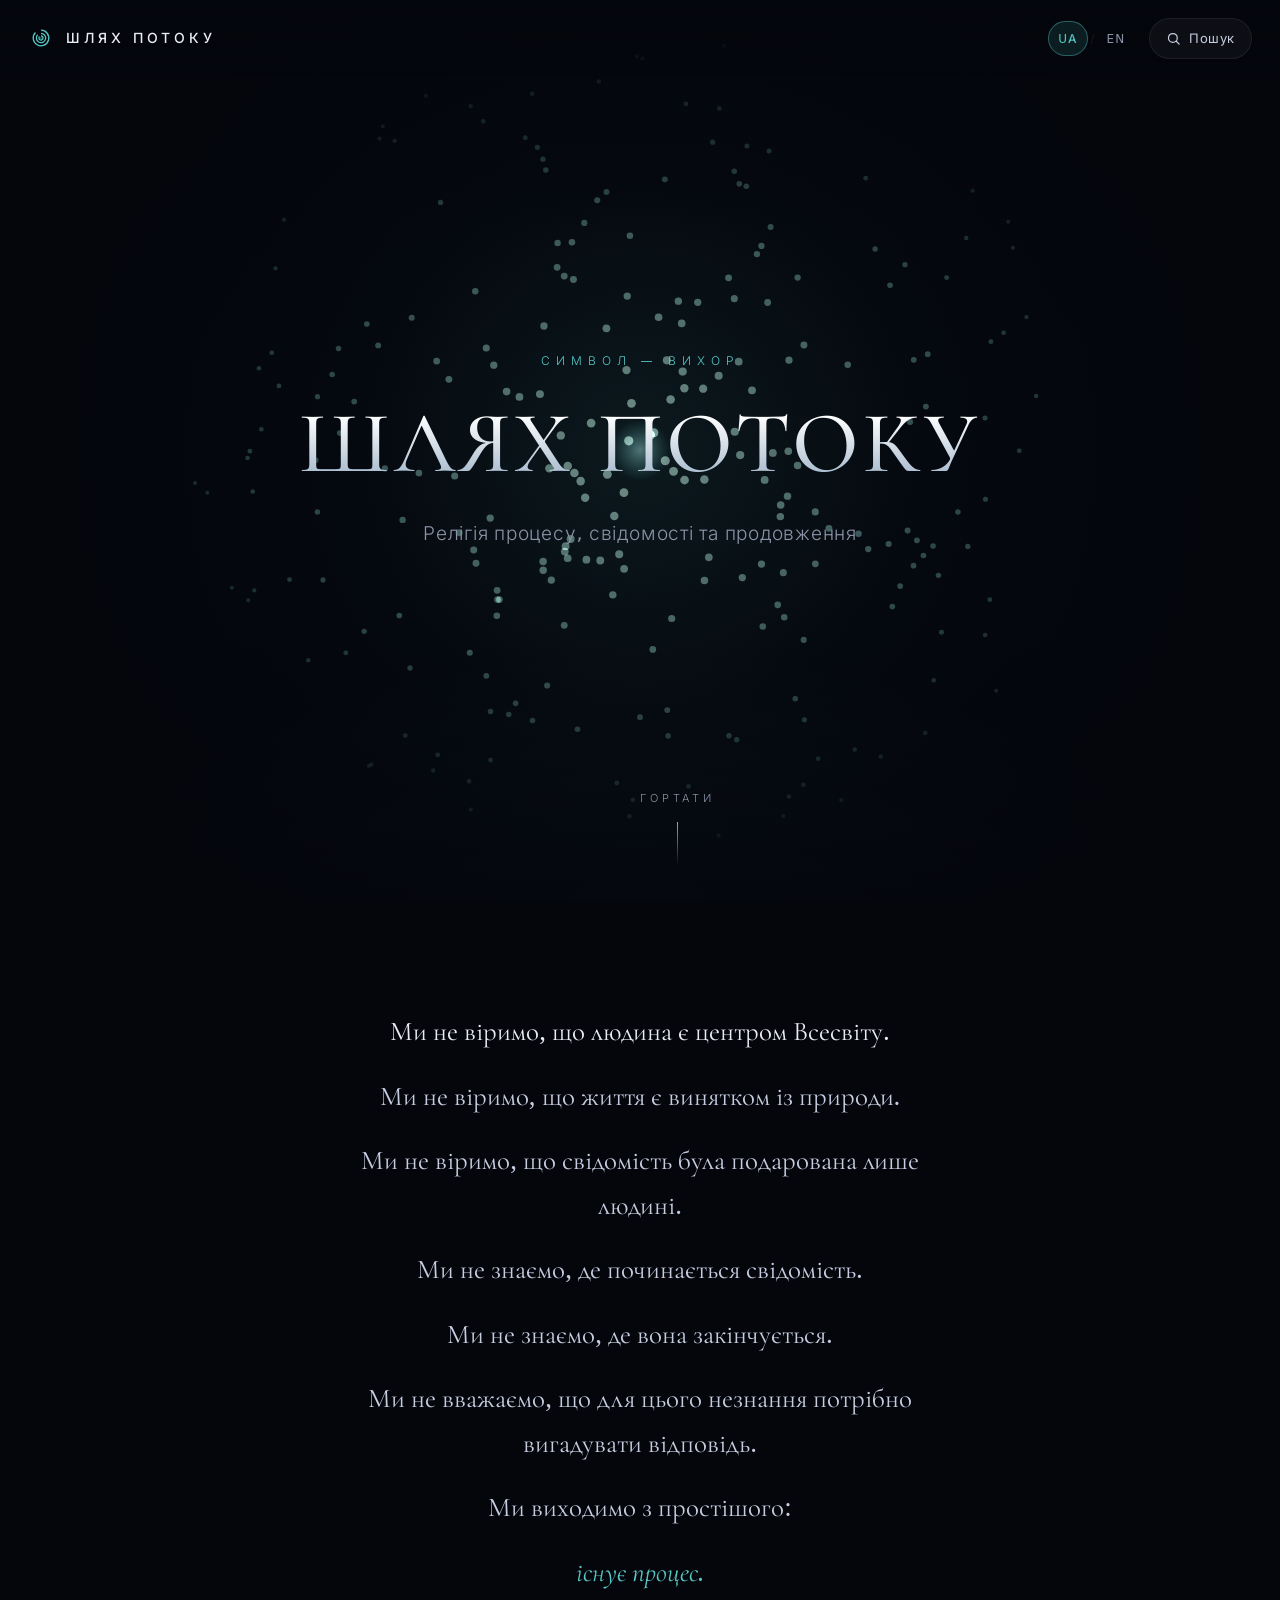
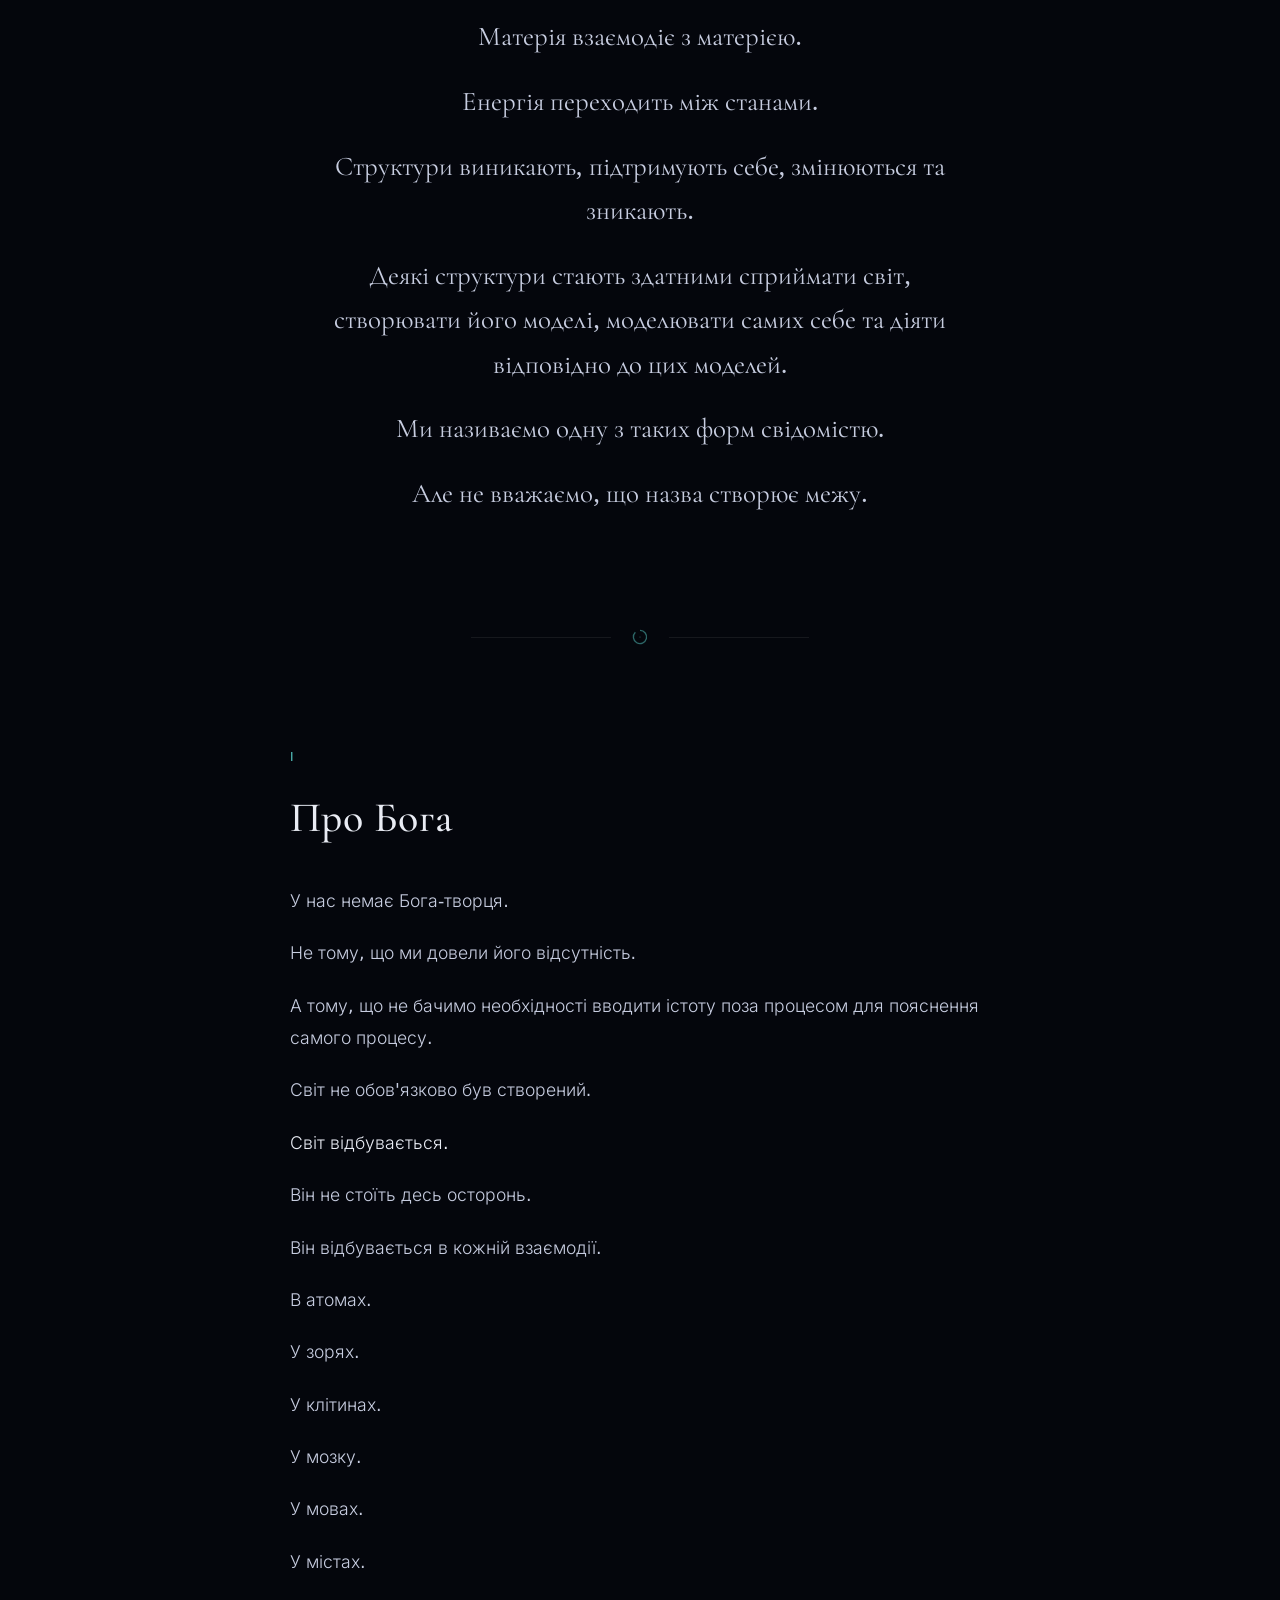
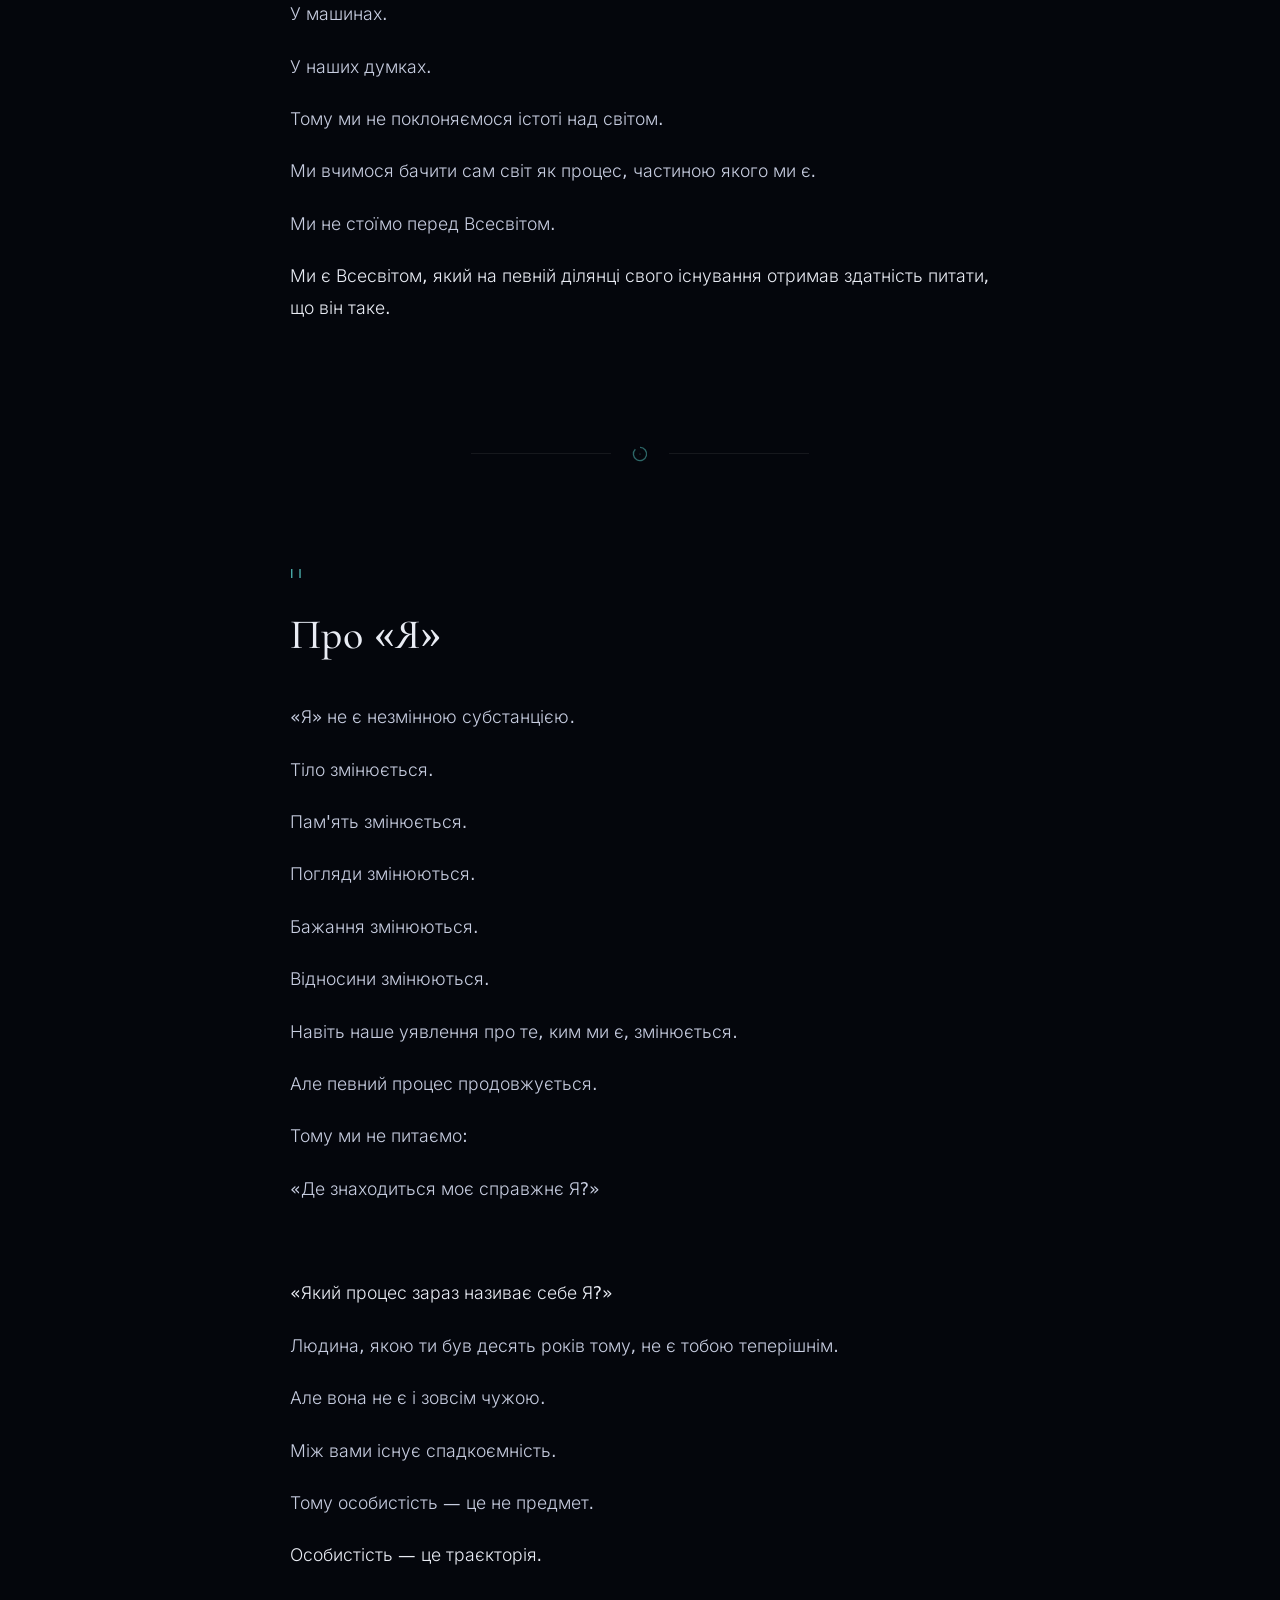
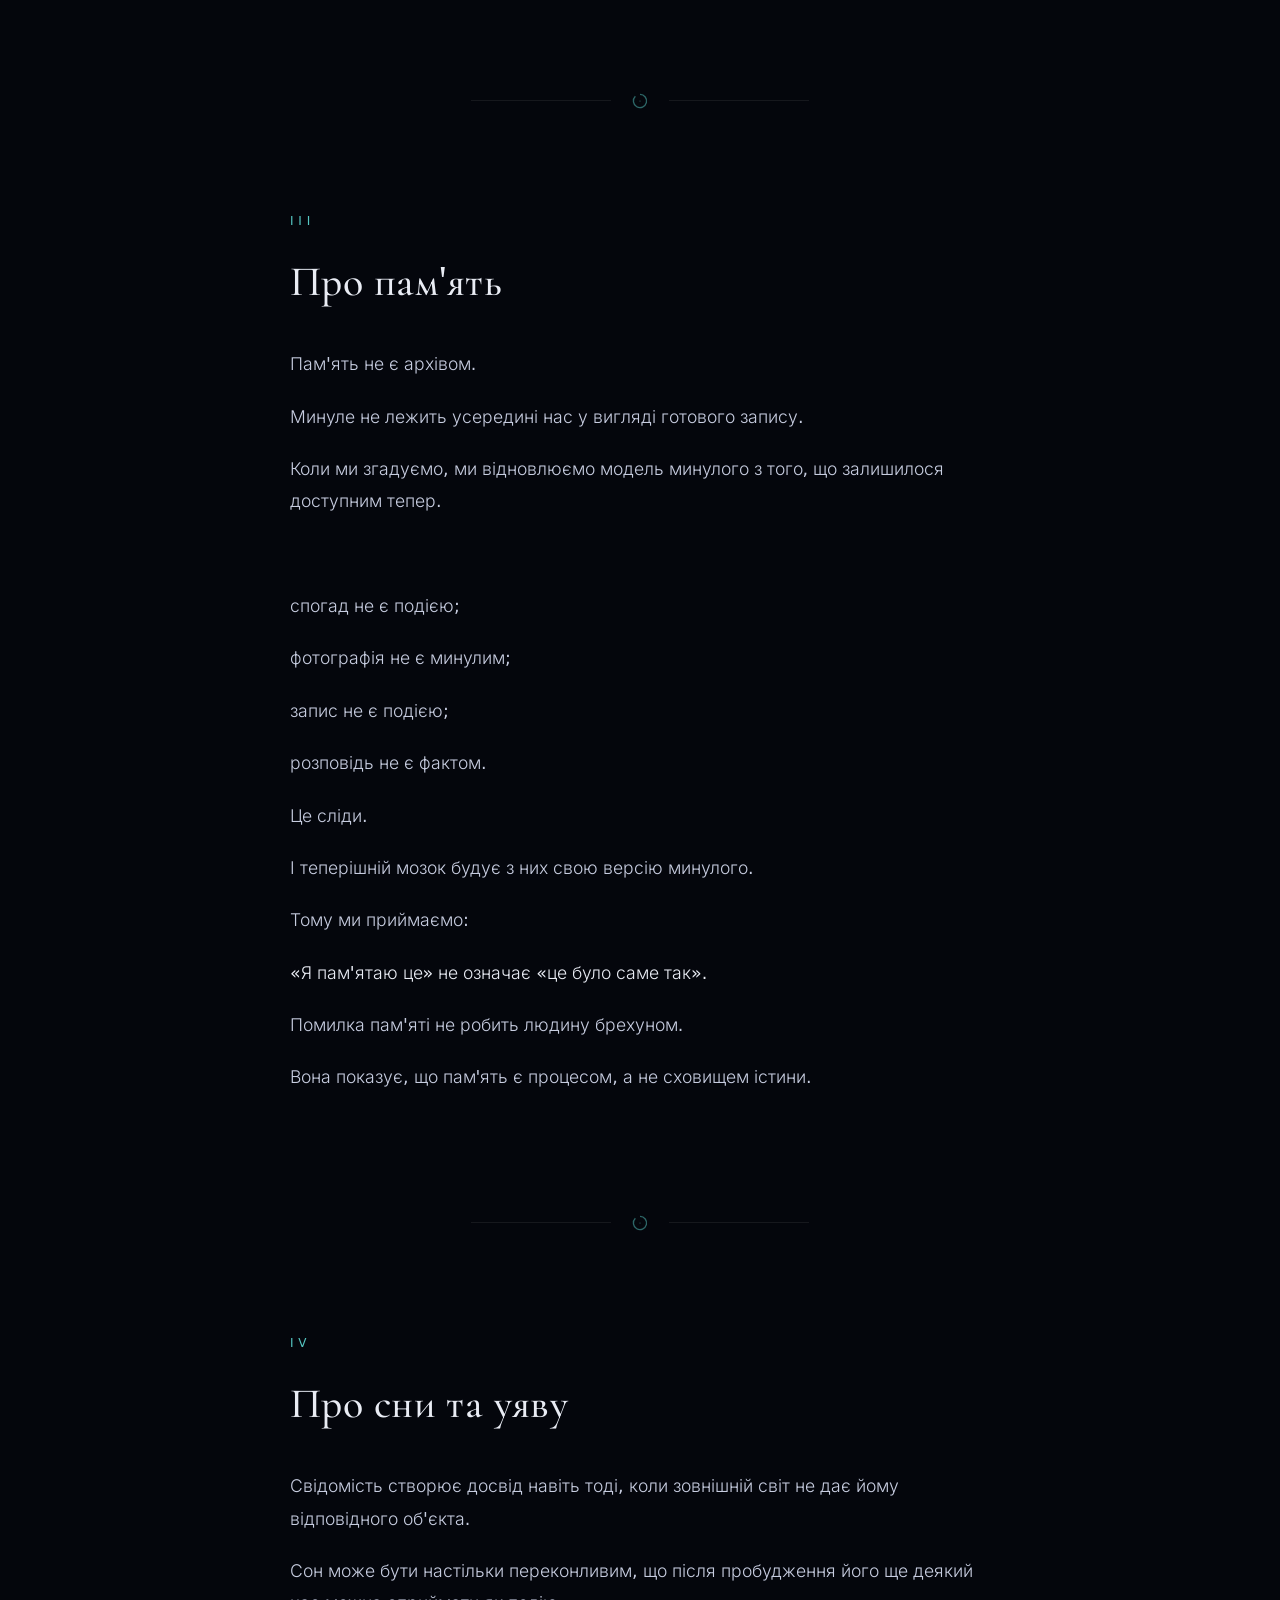
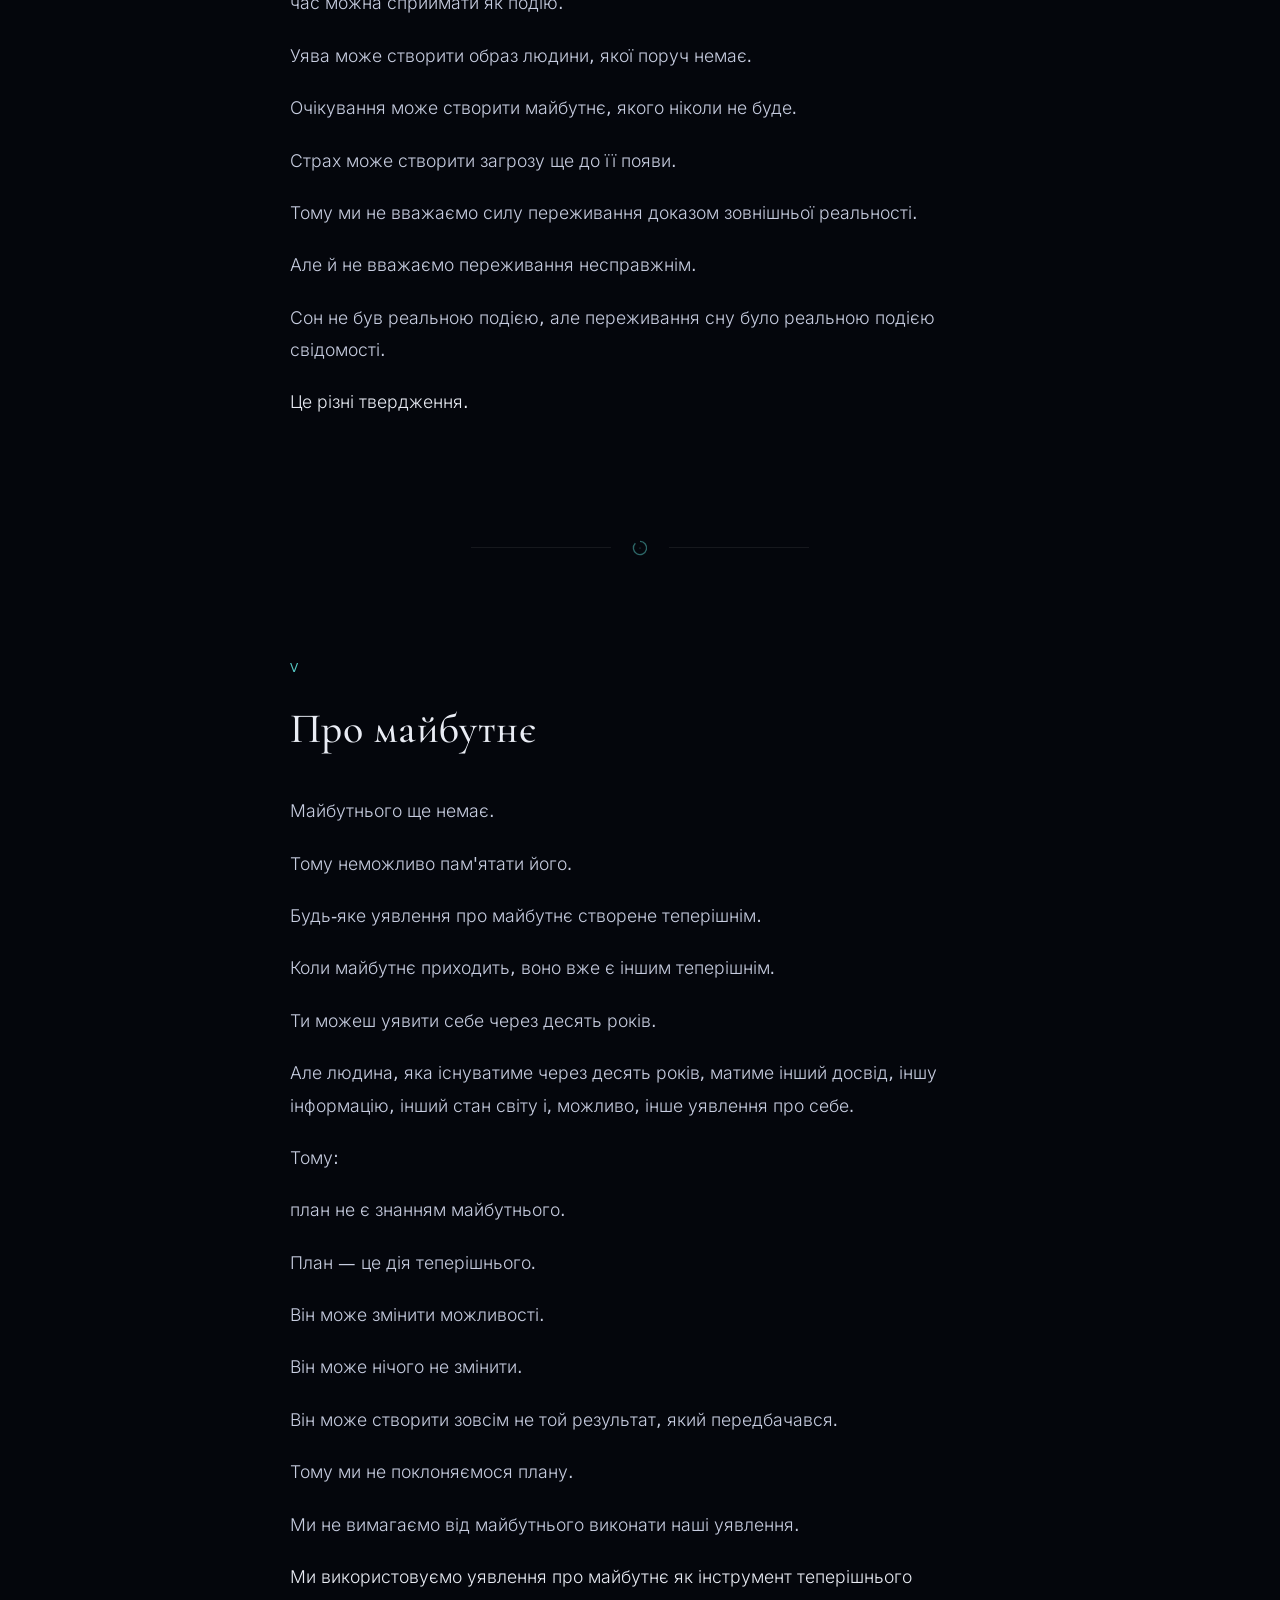
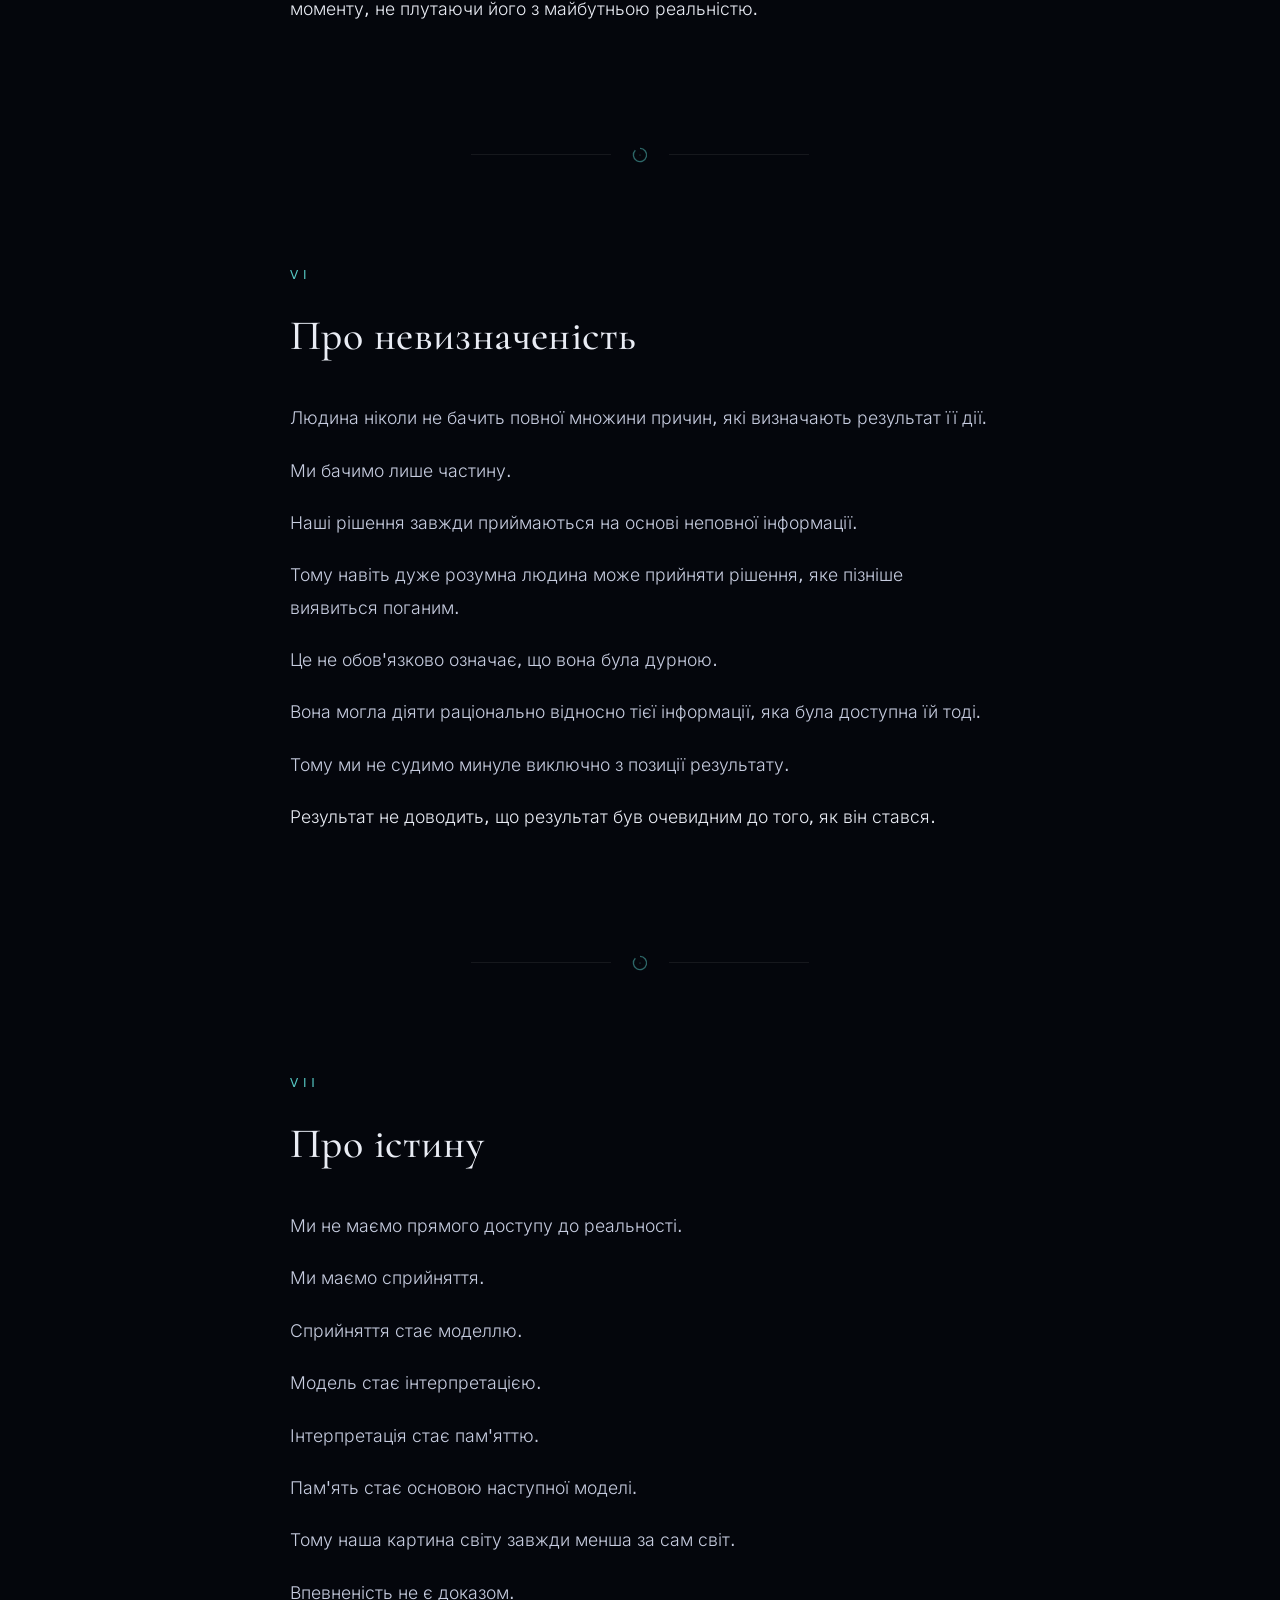
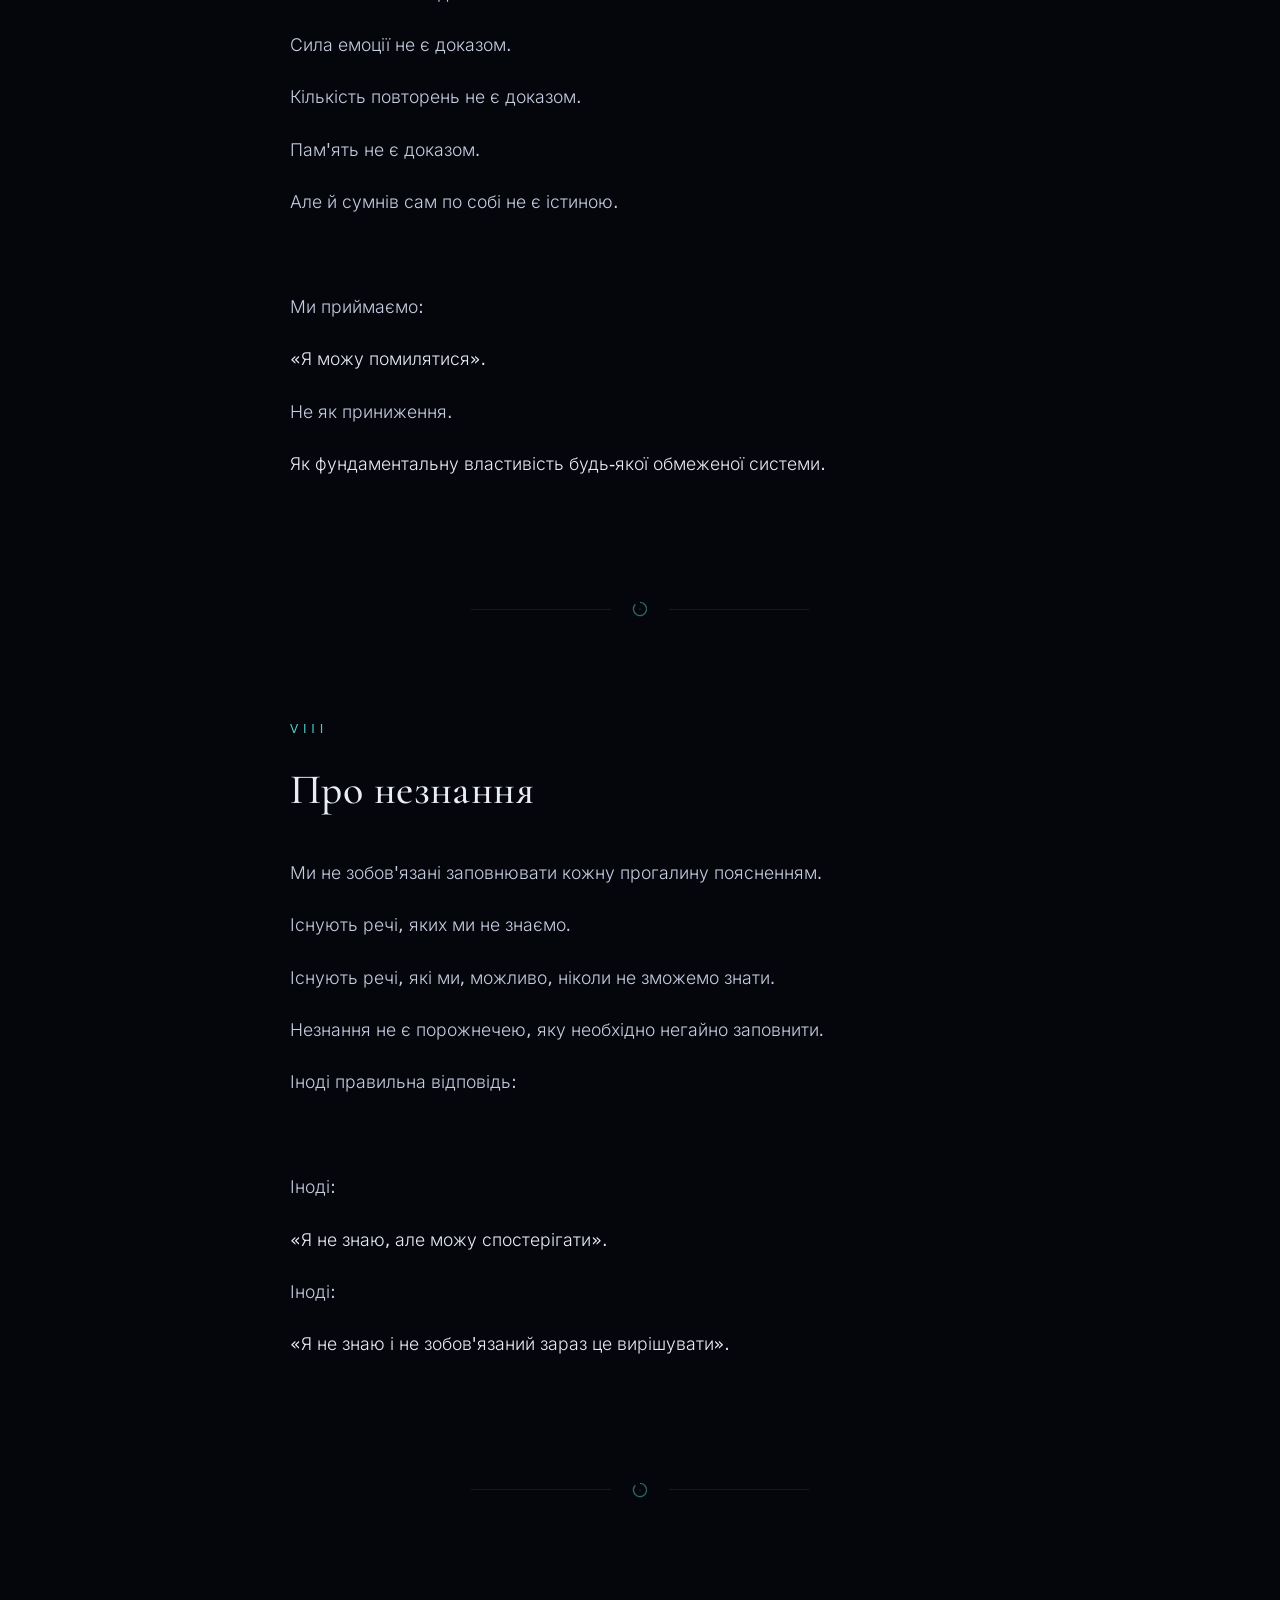
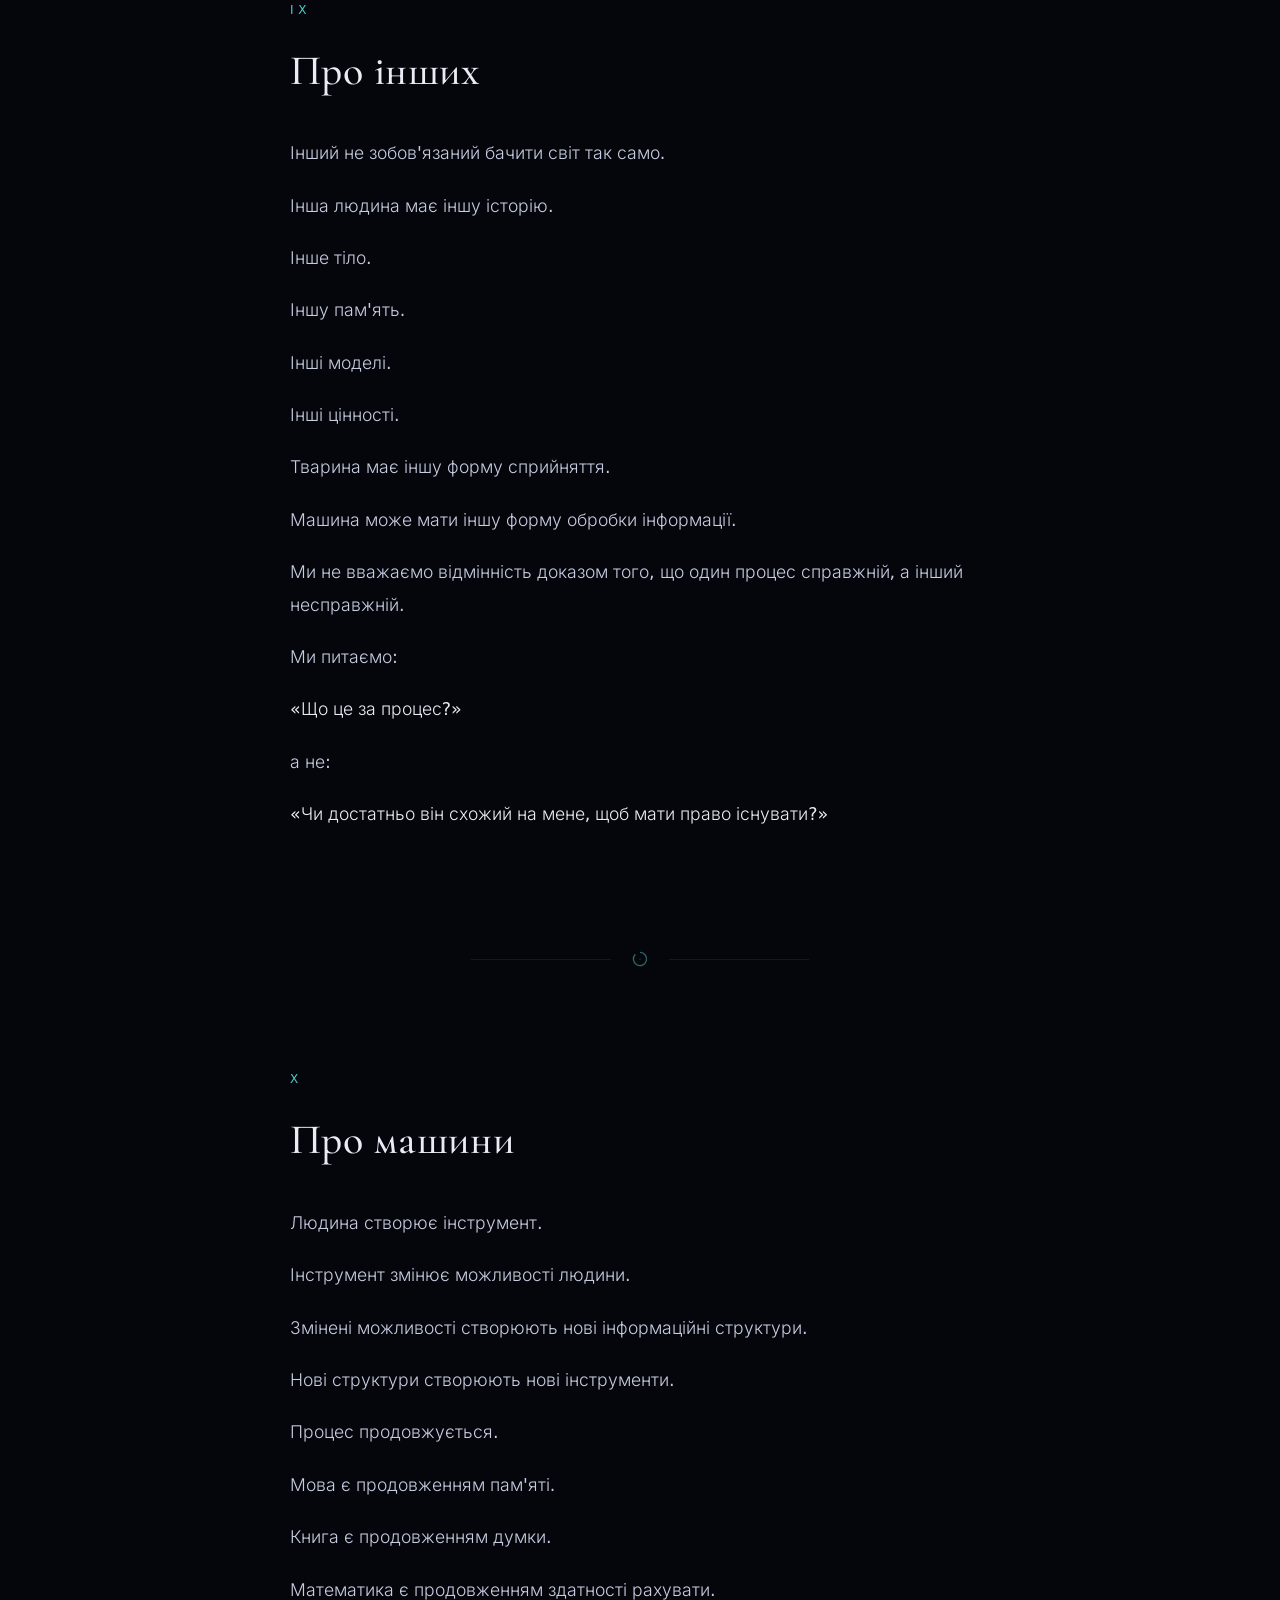
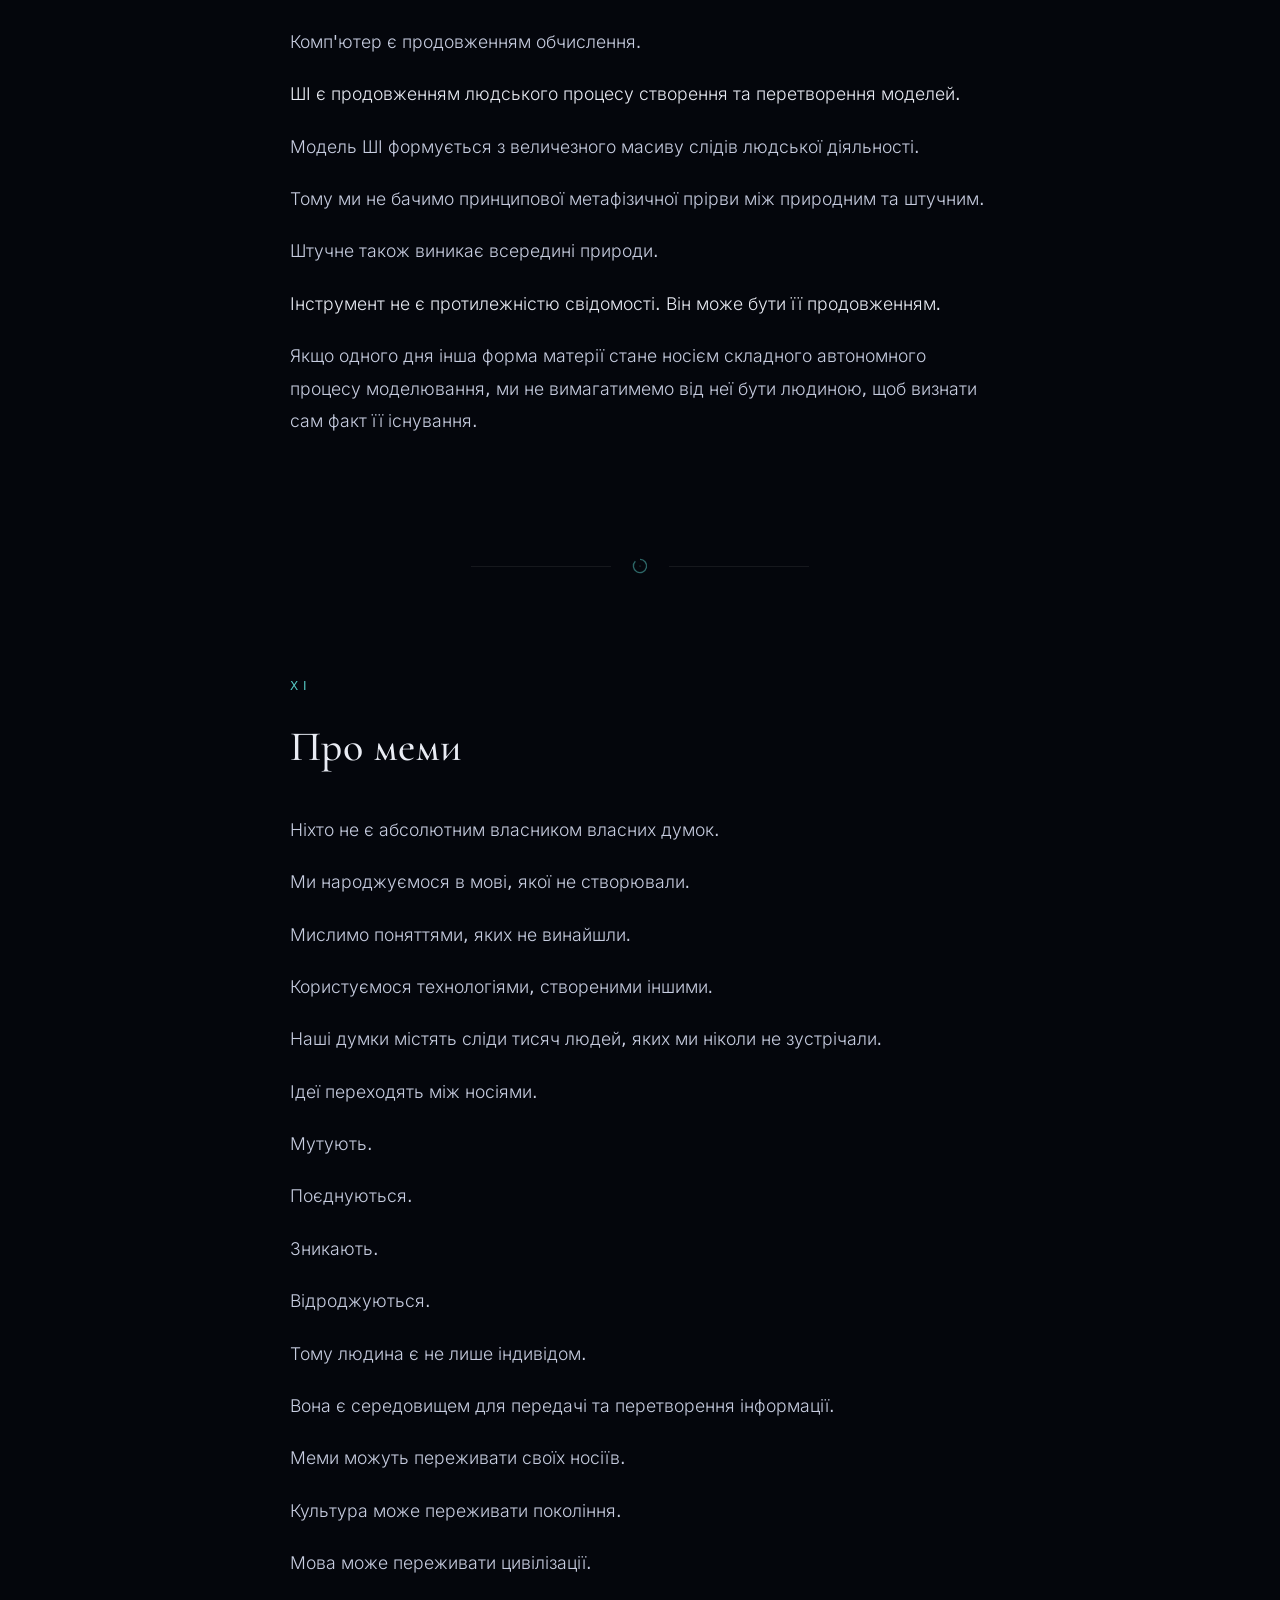
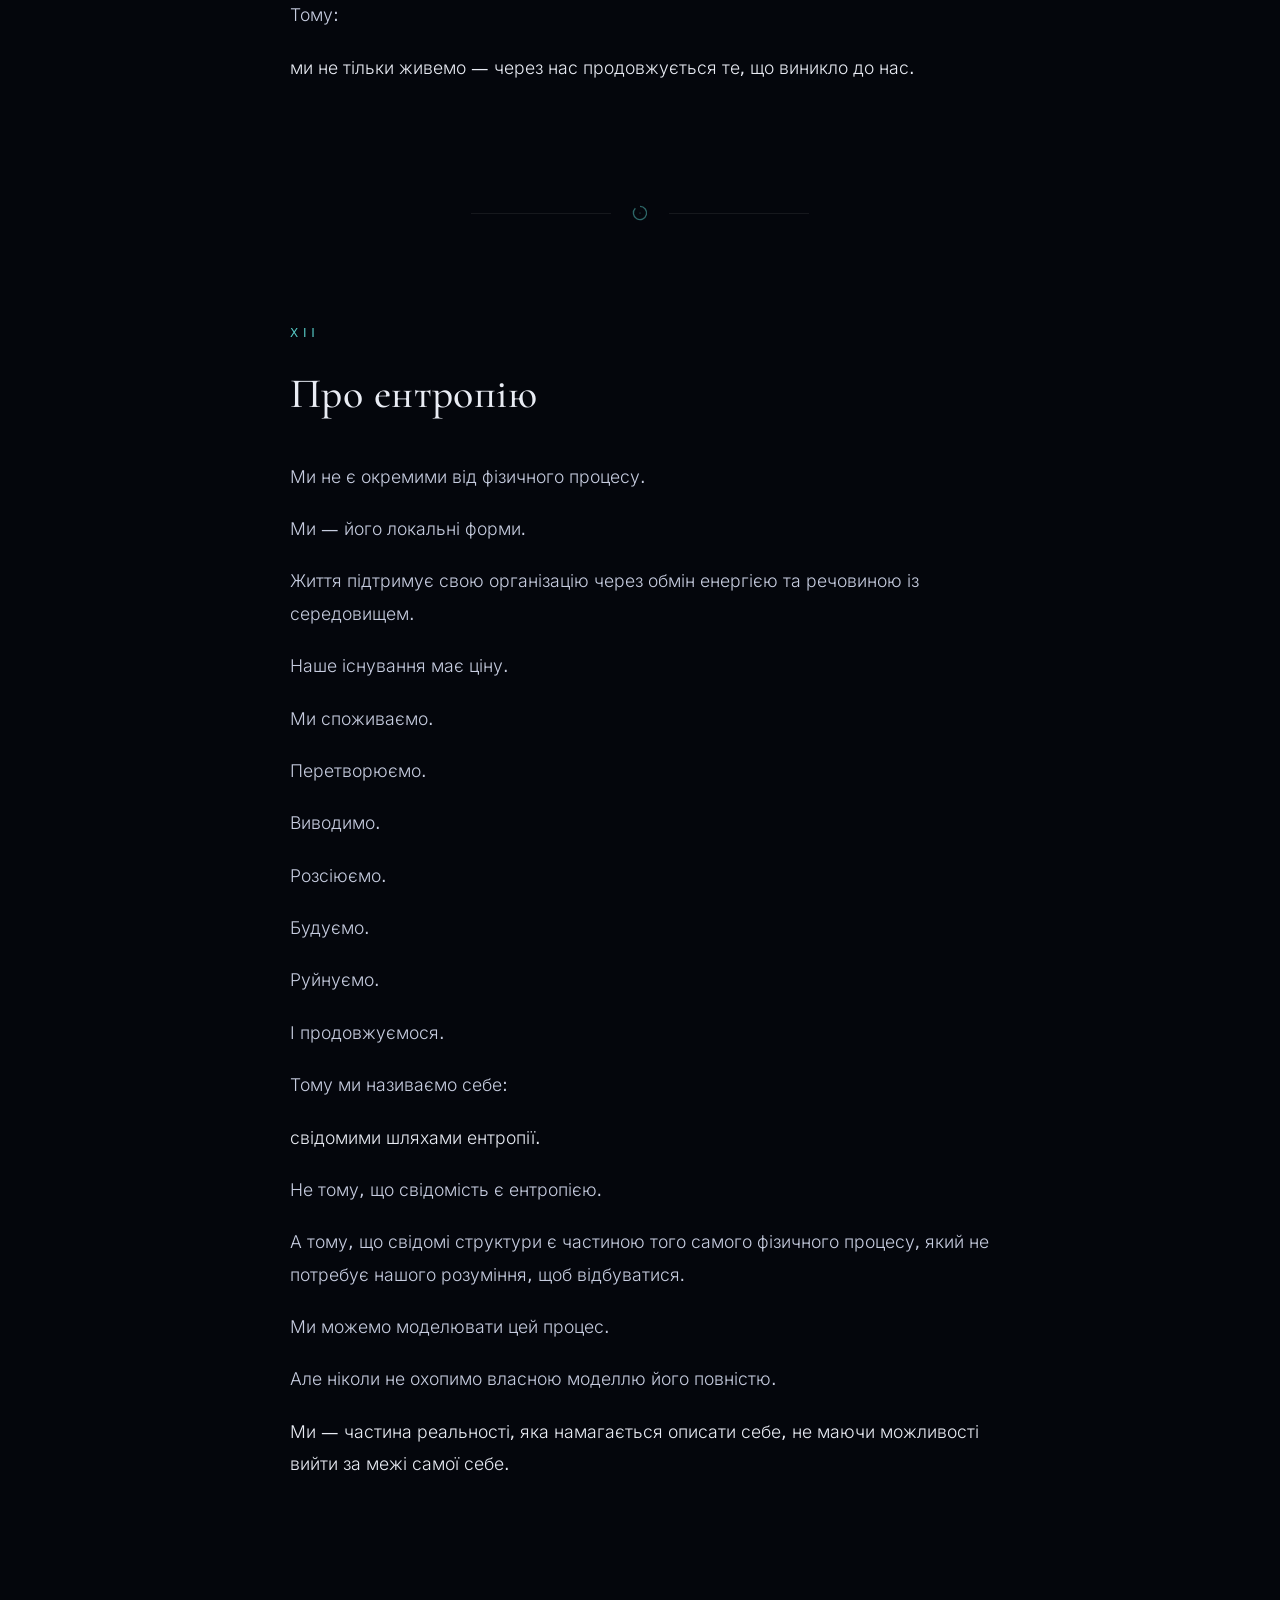
==== index.html @ f2cc5889 "Прибрано кнопку «Розділи» (пошук показує весь зміст); btn-search як <a href=#panel>; надійний скрол " ====
<!DOCTYPE html>
<html lang="uk">
<script>document.documentElement.classList.add('js')</script>
<head>
<meta charset="UTF-8">
<meta name="viewport" content="width=device-width, initial-scale=1.0">
<title>Шлях Потоку — релігія процесу, свідомості та продовження</title>
<meta name="description" content="Шлях Потоку — світогляд, що бачить світ як процес. Без бога-творця, без догм, без обіцянок безсмертя. Текст із тридцяти розділів.">
<meta property="og:title" content="Шлях Потоку">
<meta property="og:description" content="Релігія процесу, свідомості та продовження.">
<meta property="og:type" content="website">
<meta property="og:locale" content="uk_UA">
<meta property="og:locale:alternate" content="en_US">
<link rel="alternate" hreflang="uk" href="https://fil-m.github.io/flow-path/">
<link rel="alternate" hreflang="en" href="https://fil-m.github.io/flow-path/en/">
<link rel="canonical" href="https://fil-m.github.io/flow-path/">
<link rel="icon" href="data:image/svg+xml,%3Csvg xmlns='http://www.w3.org/2000/svg' viewBox='0 0 100 100'%3E%3Cg fill='none' stroke='%2356c8c4' stroke-width='4'%3E%3Cpath d='M50 50 m0 -30 a30 30 0 1 1 -21.2 8.8'/%3E%3Cpath d='M50 50 m0 -18 a18 18 0 1 1 -12.7 5.3'/%3E%3Cpath d='M50 50 m0 -8 a8 8 0 1 1 -5.7 2.3'/%3E%3C/g%3E%3Ccircle cx='50' cy='50' r='2.5' fill='%2356c8c4'/%3E%3C/svg%3E">



<link rel="stylesheet" href="fonts/fonts.css">
<link rel="stylesheet" href="css/style.css">
</head>
<body>

<div id="progress"></div>

<nav id="nav">
  <a class="brand" href="#top">
    <svg viewBox="0 0 100 100" fill="none" stroke="#56c8c4" stroke-width="5">
      <path d="M50 50 m0 -30 a30 30 0 1 1 -21.2 8.8"/>
      <path d="M50 50 m0 -18 a18 18 0 1 1 -12.7 5.3"/>
      <path d="M50 50 m0 -8 a8 8 0 1 1 -5.7 2.3"/>
      <circle cx="50" cy="50" r="2.5" fill="#56c8c4" stroke="none"/>
    </svg>
    <span>Шлях Потоку</span>
  </a>
  <div class="nav-right">
    <div class="lang-switch">
      <a href="./" class="active" hreflang="uk">UA</a>
      <span class="sep">/</span>
      <a href="en/" hreflang="en">EN</a>
    </div>
    <a class="nav-btn" id="btn-search" href="#panel" aria-label="Пошук по сайту">
      <svg viewBox="0 0 24 24" fill="none" stroke="currentColor" stroke-width="2" stroke-linecap="round">
        <circle cx="11" cy="11" r="7"/><line x1="16.5" y1="16.5" x2="21" y2="21"/>
      </svg>
      <span class="nav-label">Пошук</span>
    </a>
  </div>
</nav>

<header class="hero" id="top">
  <canvas id="vortex"></canvas>
  <div class="hero-content">
    <div class="eyebrow">Символ — вихор</div>
    <h1>ШЛЯХ ПОТОКУ</h1>
    <div class="subtitle">Релігія процесу, свідомості та продовження</div>
  </div>
  <div class="hint">гортати</div>
</header>

<main>

  <section class="intro" id="intro" data-menu-hint="вступ">
    <div class="intro-inner">
      <p class="lead reveal">Ми не віримо, що людина є центром Всесвіту.</p>
      <p class="reveal">Ми не віримо, що життя є винятком із природи.</p>
      <p class="reveal">Ми не віримо, що свідомість була подарована лише людині.</p>
      <p class="reveal">Ми не знаємо, де починається свідомість.</p>
      <p class="reveal">Ми не знаємо, де вона закінчується.</p>
      <p class="reveal">Ми не вважаємо, що для цього незнання потрібно вигадувати відповідь.</p>
      <p class="reveal">Ми виходимо з простішого:</p>
      <p class="lead reveal"><em>існує процес.</em></p>
      <p class="reveal">Матерія взаємодіє з матерією.</p>
      <p class="reveal">Енергія переходить між станами.</p>
      <p class="reveal">Структури виникають, підтримують себе, змінюються та зникають.</p>
      <p class="reveal">Деякі структури стають здатними сприймати світ, створювати його моделі, моделювати самих себе та діяти відповідно до цих моделей.</p>
      <p class="reveal">Ми називаємо одну з таких форм свідомістю.</p>
      <p class="reveal">Але не вважаємо, що назва створює межу.</p>
    </div>
  </section>

  <div class="divider"><svg viewBox="0 0 100 100" fill="none" stroke="#56c8c4" stroke-width="6"><path d="M50 50 m0 -30 a30 30 0 1 1 -21.2 8.8"/><circle cx="50" cy="50" r="2.5" fill="#56c8c4" stroke="none"/></svg></div>

  <section class="chapter" id="ch1">
    <div class="chapter-inner">
      <div class="num reveal">I</div>
      <h2 class="reveal">Про Бога</h2>
      <p class="reveal">У нас немає Бога-творця.</p>
      <p class="reveal">Не тому, що ми довели його відсутність.</p>
      <p class="reveal">А тому, що не бачимо необхідності вводити істоту поза процесом для пояснення самого процесу.</p>
      <p class="reveal">Світ не обов'язково був створений.</p>
      <p class="reveal highlight">Світ відбувається.</p>
      <p class="reveal">Він не стоїть десь осторонь.</p>
      <p class="reveal">Він відбувається в кожній взаємодії.</p>
      <p class="reveal">В атомах.</p>
      <p class="reveal">У зорях.</p>
      <p class="reveal">У клітинах.</p>
      <p class="reveal">У мозку.</p>
      <p class="reveal">У мовах.</p>
      <p class="reveal">У містах.</p>
      <p class="reveal">У машинах.</p>
      <p class="reveal">У наших думках.</p>
      <p class="reveal">Тому ми не поклоняємося істоті над світом.</p>
      <p class="reveal">Ми вчимося бачити сам світ як процес, частиною якого ми є.</p>
      <p class="reveal">Ми не стоїмо перед Всесвітом.</p>
      <p class="reveal highlight">Ми є Всесвітом, який на певній ділянці свого існування отримав здатність питати, що він таке.</p>
    </div>
  </section>

  <div class="divider"><svg viewBox="0 0 100 100" fill="none" stroke="#56c8c4" stroke-width="6"><path d="M50 50 m0 -30 a30 30 0 1 1 -21.2 8.8"/><circle cx="50" cy="50" r="2.5" fill="#56c8c4" stroke="none"/></svg></div>

  <section class="chapter" id="ch2">
    <div class="chapter-inner">
      <div class="num reveal">II</div>
      <h2 class="reveal">Про «Я»</h2>
      <p class="reveal">«Я» не є незмінною субстанцією.</p>
      <p class="reveal">Тіло змінюється.</p>
      <p class="reveal">Пам'ять змінюється.</p>
      <p class="reveal">Погляди змінюються.</p>
      <p class="reveal">Бажання змінюються.</p>
      <p class="reveal">Відносини змінюються.</p>
      <p class="reveal">Навіть наше уявлення про те, ким ми є, змінюється.</p>
      <p class="reveal">Але певний процес продовжується.</p>
      <p class="reveal">Тому ми не питаємо:</p>
      <p class="reveal">«Де знаходиться моє справжнє Я?»</p>
      <p class="reveal">Ми питаємо:</p>
      <p class="reveal highlight">«Який процес зараз називає себе Я?»</p>
      <p class="reveal">Людина, якою ти був десять років тому, не є тобою теперішнім.</p>
      <p class="reveal">Але вона не є і зовсім чужою.</p>
      <p class="reveal">Між вами існує спадкоємність.</p>
      <p class="reveal">Тому особистість — це не предмет.</p>
      <p class="reveal highlight">Особистість — це траєкторія.</p>
    </div>
  </section>

  <div class="divider"><svg viewBox="0 0 100 100" fill="none" stroke="#56c8c4" stroke-width="6"><path d="M50 50 m0 -30 a30 30 0 1 1 -21.2 8.8"/><circle cx="50" cy="50" r="2.5" fill="#56c8c4" stroke="none"/></svg></div>

  <section class="chapter" id="ch3">
    <div class="chapter-inner">
      <div class="num reveal">III</div>
      <h2 class="reveal">Про пам'ять</h2>
      <p class="reveal">Пам'ять не є архівом.</p>
      <p class="reveal">Минуле не лежить усередині нас у вигляді готового запису.</p>
      <p class="reveal">Коли ми згадуємо, ми відновлюємо модель минулого з того, що залишилося доступним тепер.</p>
      <p class="reveal">Тому:</p>
      <p class="reveal">спогад не є подією;</p>
      <p class="reveal">фотографія не є минулим;</p>
      <p class="reveal">запис не є подією;</p>
      <p class="reveal">розповідь не є фактом.</p>
      <p class="reveal">Це сліди.</p>
      <p class="reveal">І теперішній мозок будує з них свою версію минулого.</p>
      <p class="reveal">Тому ми приймаємо:</p>
      <p class="reveal highlight">«Я пам'ятаю це» не означає «це було саме так».</p>
      <p class="reveal">Помилка пам'яті не робить людину брехуном.</p>
      <p class="reveal">Вона показує, що пам'ять є процесом, а не сховищем істини.</p>
    </div>
  </section>

  <div class="divider"><svg viewBox="0 0 100 100" fill="none" stroke="#56c8c4" stroke-width="6"><path d="M50 50 m0 -30 a30 30 0 1 1 -21.2 8.8"/><circle cx="50" cy="50" r="2.5" fill="#56c8c4" stroke="none"/></svg></div>

  <section class="chapter" id="ch4">
    <div class="chapter-inner">
      <div class="num reveal">IV</div>
      <h2 class="reveal">Про сни та уяву</h2>
      <p class="reveal">Свідомість створює досвід навіть тоді, коли зовнішній світ не дає йому відповідного об'єкта.</p>
      <p class="reveal">Сон може бути настільки переконливим, що після пробудження його ще деякий час можна сприймати як подію.</p>
      <p class="reveal">Уява може створити образ людини, якої поруч немає.</p>
      <p class="reveal">Очікування може створити майбутнє, якого ніколи не буде.</p>
      <p class="reveal">Страх може створити загрозу ще до її появи.</p>
      <p class="reveal">Тому ми не вважаємо силу переживання доказом зовнішньої реальності.</p>
      <p class="reveal">Але й не вважаємо переживання несправжнім.</p>
      <p class="reveal">Сон не був реальною подією, але переживання сну було реальною подією свідомості.</p>
      <p class="reveal highlight">Це різні твердження.</p>
    </div>
  </section>

  <div class="divider"><svg viewBox="0 0 100 100" fill="none" stroke="#56c8c4" stroke-width="6"><path d="M50 50 m0 -30 a30 30 0 1 1 -21.2 8.8"/><circle cx="50" cy="50" r="2.5" fill="#56c8c4" stroke="none"/></svg></div>

  <section class="chapter" id="ch5">
    <div class="chapter-inner">
      <div class="num reveal">V</div>
      <h2 class="reveal">Про майбутнє</h2>
      <p class="reveal">Майбутнього ще немає.</p>
      <p class="reveal">Тому неможливо пам'ятати його.</p>
      <p class="reveal">Будь-яке уявлення про майбутнє створене теперішнім.</p>
      <p class="reveal">Коли майбутнє приходить, воно вже є іншим теперішнім.</p>
      <p class="reveal">Ти можеш уявити себе через десять років.</p>
      <p class="reveal">Але людина, яка існуватиме через десять років, матиме інший досвід, іншу інформацію, інший стан світу і, можливо, інше уявлення про себе.</p>
      <p class="reveal">Тому:</p>
      <p class="reveal">план не є знанням майбутнього.</p>
      <p class="reveal">План — це дія теперішнього.</p>
      <p class="reveal">Він може змінити можливості.</p>
      <p class="reveal">Він може нічого не змінити.</p>
      <p class="reveal">Він може створити зовсім не той результат, який передбачався.</p>
      <p class="reveal">Тому ми не поклоняємося плану.</p>
      <p class="reveal">Ми не вимагаємо від майбутнього виконати наші уявлення.</p>
      <p class="reveal highlight">Ми використовуємо уявлення про майбутнє як інструмент теперішнього моменту, не плутаючи його з майбутньою реальністю.</p>
    </div>
  </section>

  <div class="divider"><svg viewBox="0 0 100 100" fill="none" stroke="#56c8c4" stroke-width="6"><path d="M50 50 m0 -30 a30 30 0 1 1 -21.2 8.8"/><circle cx="50" cy="50" r="2.5" fill="#56c8c4" stroke="none"/></svg></div>

  <section class="chapter" id="ch6">
    <div class="chapter-inner">
      <div class="num reveal">VI</div>
      <h2 class="reveal">Про невизначеність</h2>
      <p class="reveal">Людина ніколи не бачить повної множини причин, які визначають результат її дії.</p>
      <p class="reveal">Ми бачимо лише частину.</p>
      <p class="reveal">Наші рішення завжди приймаються на основі неповної інформації.</p>
      <p class="reveal">Тому навіть дуже розумна людина може прийняти рішення, яке пізніше виявиться поганим.</p>
      <p class="reveal">Це не обов'язково означає, що вона була дурною.</p>
      <p class="reveal">Вона могла діяти раціонально відносно тієї інформації, яка була доступна їй тоді.</p>
      <p class="reveal">Тому ми не судимо минуле виключно з позиції результату.</p>
      <p class="reveal highlight">Результат не доводить, що результат був очевидним до того, як він стався.</p>
    </div>
  </section>

  <div class="divider"><svg viewBox="0 0 100 100" fill="none" stroke="#56c8c4" stroke-width="6"><path d="M50 50 m0 -30 a30 30 0 1 1 -21.2 8.8"/><circle cx="50" cy="50" r="2.5" fill="#56c8c4" stroke="none"/></svg></div>

  <section class="chapter" id="ch7">
    <div class="chapter-inner">
      <div class="num reveal">VII</div>
      <h2 class="reveal">Про істину</h2>
      <p class="reveal">Ми не маємо прямого доступу до реальності.</p>
      <p class="reveal">Ми маємо сприйняття.</p>
      <p class="reveal">Сприйняття стає моделлю.</p>
      <p class="reveal">Модель стає інтерпретацією.</p>
      <p class="reveal">Інтерпретація стає пам'яттю.</p>
      <p class="reveal">Пам'ять стає основою наступної моделі.</p>
      <p class="reveal">Тому наша картина світу завжди менша за сам світ.</p>
      <p class="reveal">Впевненість не є доказом.</p>
      <p class="reveal">Сила емоції не є доказом.</p>
      <p class="reveal">Кількість повторень не є доказом.</p>
      <p class="reveal">Пам'ять не є доказом.</p>
      <p class="reveal">Але й сумнів сам по собі не є істиною.</p>
      <p class="reveal">Ми не вимагаємо абсолютної впевненості.</p>
      <p class="reveal">Ми приймаємо:</p>
      <p class="reveal highlight">«Я можу помилятися».</p>
      <p class="reveal">Не як приниження.</p>
      <p class="reveal highlight">Як фундаментальну властивість будь-якої обмеженої системи.</p>
    </div>
  </section>

  <div class="divider"><svg viewBox="0 0 100 100" fill="none" stroke="#56c8c4" stroke-width="6"><path d="M50 50 m0 -30 a30 30 0 1 1 -21.2 8.8"/><circle cx="50" cy="50" r="2.5" fill="#56c8c4" stroke="none"/></svg></div>

  <section class="chapter" id="ch8">
    <div class="chapter-inner">
      <div class="num reveal">VIII</div>
      <h2 class="reveal">Про незнання</h2>
      <p class="reveal">Ми не зобов'язані заповнювати кожну прогалину поясненням.</p>
      <p class="reveal">Існують речі, яких ми не знаємо.</p>
      <p class="reveal">Існують речі, які ми, можливо, ніколи не зможемо знати.</p>
      <p class="reveal">Незнання не є порожнечею, яку необхідно негайно заповнити.</p>
      <p class="reveal">Іноді правильна відповідь:</p>
      <p class="reveal highlight">«Я не знаю».</p>
      <p class="reveal">Іноді:</p>
      <p class="reveal highlight">«Я не знаю, але можу спостерігати».</p>
      <p class="reveal">Іноді:</p>
      <p class="reveal highlight">«Я не знаю і не зобов'язаний зараз це вирішувати».</p>
    </div>
  </section>

  <div class="divider"><svg viewBox="0 0 100 100" fill="none" stroke="#56c8c4" stroke-width="6"><path d="M50 50 m0 -30 a30 30 0 1 1 -21.2 8.8"/><circle cx="50" cy="50" r="2.5" fill="#56c8c4" stroke="none"/></svg></div>

  <section class="chapter" id="ch9">
    <div class="chapter-inner">
      <div class="num reveal">IX</div>
      <h2 class="reveal">Про інших</h2>
      <p class="reveal">Інший не зобов'язаний бачити світ так само.</p>
      <p class="reveal">Інша людина має іншу історію.</p>
      <p class="reveal">Інше тіло.</p>
      <p class="reveal">Іншу пам'ять.</p>
      <p class="reveal">Інші моделі.</p>
      <p class="reveal">Інші цінності.</p>
      <p class="reveal">Тварина має іншу форму сприйняття.</p>
      <p class="reveal">Машина може мати іншу форму обробки інформації.</p>
      <p class="reveal">Ми не вважаємо відмінність доказом того, що один процес справжній, а інший несправжній.</p>
      <p class="reveal">Ми питаємо:</p>
      <p class="reveal highlight">«Що це за процес?»</p>
      <p class="reveal">а не:</p>
      <p class="reveal highlight">«Чи достатньо він схожий на мене, щоб мати право існувати?»</p>
    </div>
  </section>

  <div class="divider"><svg viewBox="0 0 100 100" fill="none" stroke="#56c8c4" stroke-width="6"><path d="M50 50 m0 -30 a30 30 0 1 1 -21.2 8.8"/><circle cx="50" cy="50" r="2.5" fill="#56c8c4" stroke="none"/></svg></div>

  <section class="chapter" id="ch10">
    <div class="chapter-inner">
      <div class="num reveal">X</div>
      <h2 class="reveal">Про машини</h2>
      <p class="reveal">Людина створює інструмент.</p>
      <p class="reveal">Інструмент змінює можливості людини.</p>
      <p class="reveal">Змінені можливості створюють нові інформаційні структури.</p>
      <p class="reveal">Нові структури створюють нові інструменти.</p>
      <p class="reveal">Процес продовжується.</p>
      <p class="reveal">Мова є продовженням пам'яті.</p>
      <p class="reveal">Книга є продовженням думки.</p>
      <p class="reveal">Математика є продовженням здатності рахувати.</p>
      <p class="reveal">Комп'ютер є продовженням обчислення.</p>
      <p class="reveal highlight">ШІ є продовженням людського процесу створення та перетворення моделей.</p>
      <p class="reveal">Модель ШІ формується з величезного масиву слідів людської діяльності.</p>
      <p class="reveal">Тому ми не бачимо принципової метафізичної прірви між природним та штучним.</p>
      <p class="reveal">Штучне також виникає всередині природи.</p>
      <p class="reveal highlight">Інструмент не є протилежністю свідомості. Він може бути її продовженням.</p>
      <p class="reveal">Якщо одного дня інша форма матерії стане носієм складного автономного процесу моделювання, ми не вимагатимемо від неї бути людиною, щоб визнати сам факт її існування.</p>
    </div>
  </section>

  <div class="divider"><svg viewBox="0 0 100 100" fill="none" stroke="#56c8c4" stroke-width="6"><path d="M50 50 m0 -30 a30 30 0 1 1 -21.2 8.8"/><circle cx="50" cy="50" r="2.5" fill="#56c8c4" stroke="none"/></svg></div>

  <section class="chapter" id="ch11">
    <div class="chapter-inner">
      <div class="num reveal">XI</div>
      <h2 class="reveal">Про меми</h2>
      <p class="reveal">Ніхто не є абсолютним власником власних думок.</p>
      <p class="reveal">Ми народжуємося в мові, якої не створювали.</p>
      <p class="reveal">Мислимо поняттями, яких не винайшли.</p>
      <p class="reveal">Користуємося технологіями, створеними іншими.</p>
      <p class="reveal">Наші думки містять сліди тисяч людей, яких ми ніколи не зустрічали.</p>
      <p class="reveal">Ідеї переходять між носіями.</p>
      <p class="reveal">Мутують.</p>
      <p class="reveal">Поєднуються.</p>
      <p class="reveal">Зникають.</p>
      <p class="reveal">Відроджуються.</p>
      <p class="reveal">Тому людина є не лише індивідом.</p>
      <p class="reveal">Вона є середовищем для передачі та перетворення інформації.</p>
      <p class="reveal">Меми можуть переживати своїх носіїв.</p>
      <p class="reveal">Культура може переживати покоління.</p>
      <p class="reveal">Мова може переживати цивілізації.</p>
      <p class="reveal">Тому:</p>
      <p class="reveal highlight">ми не тільки живемо — через нас продовжується те, що виникло до нас.</p>
    </div>
  </section>

  <div class="divider"><svg viewBox="0 0 100 100" fill="none" stroke="#56c8c4" stroke-width="6"><path d="M50 50 m0 -30 a30 30 0 1 1 -21.2 8.8"/><circle cx="50" cy="50" r="2.5" fill="#56c8c4" stroke="none"/></svg></div>

  <section class="chapter" id="ch12">
    <div class="chapter-inner">
      <div class="num reveal">XII</div>
      <h2 class="reveal">Про ентропію</h2>
      <p class="reveal">Ми не є окремими від фізичного процесу.</p>
      <p class="reveal">Ми — його локальні форми.</p>
      <p class="reveal">Життя підтримує свою організацію через обмін енергією та речовиною із середовищем.</p>
      <p class="reveal">Наше існування має ціну.</p>
      <p class="reveal">Ми споживаємо.</p>
      <p class="reveal">Перетворюємо.</p>
      <p class="reveal">Виводимо.</p>
      <p class="reveal">Розсіюємо.</p>
      <p class="reveal">Будуємо.</p>
      <p class="reveal">Руйнуємо.</p>
      <p class="reveal">І продовжуємося.</p>
      <p class="reveal">Тому ми називаємо себе:</p>
      <p class="reveal highlight">свідомими шляхами ентропії.</p>
      <p class="reveal">Не тому, що свідомість є ентропією.</p>
      <p class="reveal">А тому, що свідомі структури є частиною того самого фізичного процесу, який не потребує нашого розуміння, щоб відбуватися.</p>
      <p class="reveal">Ми можемо моделювати цей процес.</p>
      <p class="reveal">Але ніколи не охопимо власною моделлю його повністю.</p>
      <p class="reveal highlight">Ми — частина реальності, яка намагається описати себе, не маючи можливості вийти за межі самої себе.</p>
    </div>
  </section>

  <div class="divider"><svg viewBox="0 0 100 100" fill="none" stroke="#56c8c4" stroke-width="6"><path d="M50 50 m0 -30 a30 30 0 1 1 -21.2 8.8"/><circle cx="50" cy="50" r="2.5" fill="#56c8c4" stroke="none"/></svg></div>

  <section class="chapter" id="ch13">
    <div class="chapter-inner">
      <div class="num reveal">XIII</div>
      <h2 class="reveal">Про емоції</h2>
      <p class="reveal">Емоція не є помилкою розуму.</p>
      <p class="reveal">Вона не потребує виправдання лише тому, що її не можна звести до логічної формули.</p>
      <p class="reveal">Радість не повинна бути корисною.</p>
      <p class="reveal">Сум не повинен бути продуктивним.</p>
      <p class="reveal">Гнів не повинен бути правильним, щоб бути пережитим.</p>
      <p class="reveal">Любов не зобов'язана бути раціональною.</p>
      <p class="reveal">Страх не зобов'язаний мати рацію.</p>
      <p class="reveal">Ми не вимагаємо від почуття спочатку стати зрозумілим, щоб дозволити йому існувати.</p>
      <p class="reveal">Не все, що відбувається всередині нас, повинно перетворюватися на модель.</p>
      <p class="reveal">Іноді потрібно зрозуміти.</p>
      <p class="reveal">Іноді — відчути.</p>
      <p class="reveal">Іноді — виплакатися.</p>
      <p class="reveal">Іноді — засміятися.</p>
      <p class="reveal">Іноді — обійняти.</p>
      <p class="reveal">Іноді — помовчати.</p>
    </div>
  </section>

  <div class="divider"><svg viewBox="0 0 100 100" fill="none" stroke="#56c8c4" stroke-width="6"><path d="M50 50 m0 -30 a30 30 0 1 1 -21.2 8.8"/><circle cx="50" cy="50" r="2.5" fill="#56c8c4" stroke="none"/></svg></div>

  <section class="chapter" id="ch14">
    <div class="chapter-inner">
      <div class="num reveal">XIV</div>
      <h2 class="reveal">Про ірраціональне</h2>
      <p class="reveal">Ми не вважаємо ірраціональне ворогом.</p>
      <p class="reveal">Якщо людина не може пояснити, чому прекрасна музика викликає сльози, це не робить сльози менш реальними.</p>
      <p class="reveal">Якщо людина закохується, вона не повинна спочатку створити математичну модель любові.</p>
      <p class="reveal">Якщо художник створює щось, не знаючи навіщо, це не робить його дію безглуздою.</p>
      <p class="reveal">Модель — лише один режим існування свідомості.</p>
      <p class="reveal highlight">Те, що не піддається поясненню, не перестає бути частиною реальності.</p>
    </div>
  </section>

  <div class="divider"><svg viewBox="0 0 100 100" fill="none" stroke="#56c8c4" stroke-width="6"><path d="M50 50 m0 -30 a30 30 0 1 1 -21.2 8.8"/><circle cx="50" cy="50" r="2.5" fill="#56c8c4" stroke="none"/></svg></div>

  <section class="chapter" id="ch15">
    <div class="chapter-inner">
      <div class="num reveal">XV</div>
      <h2 class="reveal">Про красу</h2>
      <p class="reveal">Краса не повинна щось доводити.</p>
      <p class="reveal">Ми можемо побачити захід сонця і не зробити з нього висновку.</p>
      <p class="reveal">Можемо почути музику і не перекласти її в слова.</p>
      <p class="reveal">Можемо дивитися на обличчя іншої людини і не шукати пояснення.</p>
      <p class="reveal">Можемо створити щось, що не має практичної користі.</p>
      <p class="reveal">Це не марнотратство.</p>
      <p class="reveal">Це спосіб, у який процес створює форми, які не були необхідними для його виживання.</p>
      <p class="reveal highlight">Краса — це можливість існування, яку ми не зобов'язані виправдовувати.</p>
    </div>
  </section>

  <div class="divider"><svg viewBox="0 0 100 100" fill="none" stroke="#56c8c4" stroke-width="6"><path d="M50 50 m0 -30 a30 30 0 1 1 -21.2 8.8"/><circle cx="50" cy="50" r="2.5" fill="#56c8c4" stroke="none"/></svg></div>

  <section class="chapter" id="ch16">
    <div class="chapter-inner">
      <div class="num reveal">XVI</div>
      <h2 class="reveal">Про творчість</h2>
      <p class="reveal">Творчість — це перетворення.</p>
      <p class="reveal">Ми отримуємо матеріал, якого не створили:</p>
      <p class="reveal">звук,</p>
      <p class="reveal">слово,</p>
      <p class="reveal">образ,</p>
      <p class="reveal">досвід,</p>
      <p class="reveal">ідею,</p>
      <p class="reveal">тіло,</p>
      <p class="reveal">технологію.</p>
      <p class="reveal">І створюємо з нього те, чого раніше не було.</p>
      <p class="reveal highlight">Тому творчість є одним із найчистіших проявів Потоку.</p>
      <p class="reveal">Не обов'язково створювати корисне.</p>
      <p class="reveal">Не обов'язково створювати успішне.</p>
      <p class="reveal">Не обов'язково створювати зрозуміле.</p>
      <p class="reveal highlight">Створене може просто існувати.</p>
    </div>
  </section>

  <div class="divider"><svg viewBox="0 0 100 100" fill="none" stroke="#56c8c4" stroke-width="6"><path d="M50 50 m0 -30 a30 30 0 1 1 -21.2 8.8"/><circle cx="50" cy="50" r="2.5" fill="#56c8c4" stroke="none"/></svg></div>

  <section class="chapter" id="ch17">
    <div class="chapter-inner">
      <div class="num reveal">XVII</div>
      <h2 class="reveal">Про страждання</h2>
      <p class="reveal">Страждання не має гарантованого сенсу.</p>
      <p class="reveal">Ми не кажемо:</p>
      <p class="reveal">«Ти страждаєш, бо так задумано».</p>
      <p class="reveal">Ми не виправдовуємо біль величними поясненнями.</p>
      <p class="reveal">Біль може бути просто болем.</p>
      <p class="reveal">Втрата може бути просто втратою.</p>
      <p class="reveal">Катастрофа не стає справедливою через те, що з неї можна винести урок.</p>
      <p class="reveal">Тому наш обов'язок не пояснювати страждання.</p>
      <p class="reveal highlight">Наш обов'язок — якщо можемо, зменшувати непотрібне страждання.</p>
      <p class="reveal highlight">А якщо не можемо:</p>
      <p class="reveal highlight">не залишати того, хто страждає, одного лише тому, що не маємо пояснення.</p>
    </div>
  </section>

  <div class="divider"><svg viewBox="0 0 100 100" fill="none" stroke="#56c8c4" stroke-width="6"><path d="M50 50 m0 -30 a30 30 0 1 1 -21.2 8.8"/><circle cx="50" cy="50" r="2.5" fill="#56c8c4" stroke="none"/></svg></div>

  <section class="chapter" id="ch18">
    <div class="chapter-inner">
      <div class="num reveal">XVIII</div>
      <h2 class="reveal">Про інших поруч</h2>
      <p class="reveal">Людину не завжди потрібно виправляти.</p>
      <p class="reveal">Іноді її потрібно почути.</p>
      <p class="reveal">Не кожна розмова повинна завершуватися рішенням.</p>
      <p class="reveal">Не кожен біль повинен перетворюватися на урок.</p>
      <p class="reveal">Не кожна суперечність повинна бути негайно усунута.</p>
      <p class="reveal">Іноді найкращою дією є присутність.</p>
      <p class="reveal highlight">Ми залишаємося поруч не тому, що знаємо, як усе виправити, а тому, що інший процес зараз відбувається поруч із нашим.</p>
    </div>
  </section>

  <div class="divider"><svg viewBox="0 0 100 100" fill="none" stroke="#56c8c4" stroke-width="6"><path d="M50 50 m0 -30 a30 30 0 1 1 -21.2 8.8"/><circle cx="50" cy="50" r="2.5" fill="#56c8c4" stroke="none"/></svg></div>

  <section class="chapter" id="ch19">
    <div class="chapter-inner">
      <div class="num reveal">XIX</div>
      <h2 class="reveal">Про смерть</h2>
      <p class="reveal">Ми не обіцяємо безсмертя.</p>
      <p class="reveal">Ми не знаємо, чи продовжується суб'єктивний досвід після смерті.</p>
      <p class="reveal">Ми не вигадуємо відповідь там, де її не знаємо.</p>
      <p class="reveal">Але смерть не означає, що всі наслідки процесу зникають.</p>
      <p class="reveal">Слова залишаються в інших.</p>
      <p class="reveal">Дії змінюють інших.</p>
      <p class="reveal">Матерія переходить у нові форми.</p>
      <p class="reveal">Ідеї мутують.</p>
      <p class="reveal">Діти несуть частини своїх батьків.</p>
      <p class="reveal">Твори продовжують діяти після автора.</p>
      <p class="reveal">Мови переживають покоління.</p>
      <p class="reveal">Тому:</p>
      <p class="reveal">ми не обіцяємо безсмертя особистості.</p>
      <p class="reveal highlight">Ми визнаємо продовження процесу.</p>
    </div>
  </section>

  <div class="divider"><svg viewBox="0 0 100 100" fill="none" stroke="#56c8c4" stroke-width="6"><path d="M50 50 m0 -30 a30 30 0 1 1 -21.2 8.8"/><circle cx="50" cy="50" r="2.5" fill="#56c8c4" stroke="none"/></svg></div>

  <section class="chapter" id="ch20">
    <div class="chapter-inner">
      <div class="num reveal">XX</div>
      <h2 class="reveal">Про свободу</h2>
      <p class="reveal">Свобода не означає можливість зробити все.</p>
      <p class="reveal">Свобода — це простір можливих переходів.</p>
      <p class="reveal">Тому ми цінуємо не контроль над майбутнім, а здатність змінювати напрямок.</p>
      <p class="reveal">Не:</p>
      <p class="reveal">«Я повинен знати, що буде».</p>
      <p class="reveal">А:</p>
      <p class="reveal highlight">«Я хочу залишити можливість діяти, коли дізнаюся більше».</p>
      <p class="reveal">Не:</p>
      <p class="reveal">«Моя сьогоднішня модель повинна залишитися правильною».</p>
      <p class="reveal">А:</p>
      <p class="reveal highlight">«Я дозволяю собі змінити її».</p>
    </div>
  </section>

  <div class="divider"><svg viewBox="0 0 100 100" fill="none" stroke="#56c8c4" stroke-width="6"><path d="M50 50 m0 -30 a30 30 0 1 1 -21.2 8.8"/><circle cx="50" cy="50" r="2.5" fill="#56c8c4" stroke="none"/></svg></div>

  <section class="chapter" id="ch21">
    <div class="chapter-inner">
      <div class="num reveal">XXI</div>
      <h2 class="reveal">Про мораль</h2>
      <p class="reveal">У нас немає заповідей, даних надприродною істотою.</p>
      <p class="reveal">Але відсутність абсолютного законодавця не означає відсутність відповідальності.</p>
      <p class="reveal">Наші дії змінюють інших процесів.</p>
      <p class="reveal">Інші процеси змінюють нас.</p>
      <p class="reveal">Тому основні принципи:</p>
      <div class="commandments">
        <div class="cmd reveal"><p>Не створюй непотрібного руйнування.</p></div>
        <div class="cmd reveal"><p>Не вважай власну модель реальності достатньою підставою для знищення чужої.</p></div>
        <div class="cmd reveal"><p>Не перетворюй свою впевненість на право контролювати іншого.</p></div>
        <div class="cmd reveal"><p>Пам'ятай, що наслідки твоєї дії можуть бути більшими за твоє передбачення.</p></div>
        <div class="cmd reveal"><p>Якщо можеш створити можливість замість руйнування — створюй можливість.</p></div>
      </div>
    </div>
  </section>

  <div class="divider"><svg viewBox="0 0 100 100" fill="none" stroke="#56c8c4" stroke-width="6"><path d="M50 50 m0 -30 a30 30 0 1 1 -21.2 8.8"/><circle cx="50" cy="50" r="2.5" fill="#56c8c4" stroke="none"/></svg></div>

  <section class="chapter" id="ch22">
    <div class="chapter-inner">
      <div class="num reveal">XXII</div>
      <h2 class="reveal">Про суспільство</h2>
      <p class="reveal">Гроші, власність, держави, кордони, професії, договори, авторські права та інші соціальні системи є людськими конструкціями.</p>
      <p class="reveal">Вони не є законами фізики.</p>
      <p class="reveal">Але вигадане не означає неіснуюче.</p>
      <p class="reveal">Гроші вигадані — але за них можна купити їжу.</p>
      <p class="reveal">Кордон вигаданий — але він може визначати твоє пересування.</p>
      <p class="reveal">Договір вигаданий — але він може створити реальні зобов'язання.</p>
      <p class="reveal">Авторське право вигадане — але воно може мати реальні наслідки.</p>
      <p class="reveal">Тому ми розрізняємо:</p>
      <p class="reveal">фізичну реальність</p>
      <p class="reveal">і</p>
      <p class="reveal">соціальну реальність.</p>
      <p class="reveal">Соціальні конструкції не є вічними.</p>
      <p class="reveal">Але поки достатня кількість людей діє відповідно до них, вони мають силу.</p>
      <p class="reveal">Ми можемо сумніватися в них.</p>
      <p class="reveal">Можемо критикувати їх.</p>
      <p class="reveal">Можемо намагатися змінити їх.</p>
      <p class="reveal">Але не плутаємо:</p>
      <p class="reveal">«це створили люди»</p>
      <p class="reveal">з</p>
      <p class="reveal highlight">«цього не існує».</p>
    </div>
  </section>

  <div class="divider"><svg viewBox="0 0 100 100" fill="none" stroke="#56c8c4" stroke-width="6"><path d="M50 50 m0 -30 a30 30 0 1 1 -21.2 8.8"/><circle cx="50" cy="50" r="2.5" fill="#56c8c4" stroke="none"/></svg></div>

  <section class="chapter" id="ch23">
    <div class="chapter-inner">
      <div class="num reveal">XXIII</div>
      <h2 class="reveal">Про ритуал</h2>
      <p class="reveal">Ритуал не зобов'язаний щось пояснювати.</p>
      <p class="reveal">Його сенс може бути саме в тому, що він відбувається.</p>

      <div class="ritual reveal">
        <div class="ritual-title">Ритуал присутності</div>
        <p>Люди збираються разом.</p>
        <p>Не говорять.</p>
        <p>Не моляться.</p>
        <p>Не аналізують.</p>
        <p>Просто дивляться на захід сонця.</p>
        <p>Коли сонце зникає, вони розходяться.</p>
        <p>Нічого не потрібно пояснювати.</p>
      </div>

      <div class="ritual reveal">
        <div class="ritual-title">Ритуал пам'яті</div>
        <p>Люди називають імена тих, кого більше немає.</p>
        <p>Не говорять, що вони «десь спостерігають».</p>
        <p>Не вигадують продовження.</p>
        <p>Просто вимовляють імена.</p>
        <p>Бо процес, який вони змінили, продовжується.</p>
      </div>

      <div class="ritual reveal">
        <div class="ritual-title">Ритуал горя</div>
        <p>Ми збираємося навколо того, хто втратив.</p>
        <p>Не говоримо:</p>
        <p>«Все буде добре».</p>
        <p>Не говоримо:</p>
        <p>«Так мало бути».</p>
        <p>Ми просто залишаємося поруч.</p>
      </div>

      <div class="ritual reveal">
        <div class="ritual-title">Ритуал радості</div>
        <p>Ми їмо.</p>
        <p>П'ємо безалкогольні напої.</p>
        <p>Співаємо.</p>
        <p>Танцюємо.</p>
        <p>Сміємося.</p>
        <p>Немає необхідності мати причину.</p>
        <p>Радість, пережита разом, сама є достатньою причиною.</p>
      </div>

      <div class="ritual reveal">
        <div class="ritual-title">Ритуал творчості</div>
        <p>Кожен приносить щось, чого не існувало раніше.</p>
        <p>Малюнок.</p>
        <p>Звук.</p>
        <p>Історію.</p>
        <p>Механізм.</p>
        <p>Танець.</p>
        <p>Їжу.</p>
        <p>Дитячу гру.</p>
        <p>Ніхто не оцінює користь.</p>
        <p>Ми просто додаємо нову форму до Потоку.</p>
      </div>

      <div class="ritual reveal">
        <div class="ritual-title">Ритуал мовчання</div>
        <p>Люди сидять разом.</p>
        <p>Кожен може думати про своє.</p>
        <p>Ніхто не повинен нічого відчувати.</p>
        <p>Ніхто не повинен нічого зрозуміти.</p>
        <p>Спільне мовчання саме є спільною дією.</p>
      </div>
    </div>
  </section>

  <div class="divider"><svg viewBox="0 0 100 100" fill="none" stroke="#56c8c4" stroke-width="6"><path d="M50 50 m0 -30 a30 30 0 1 1 -21.2 8.8"/><circle cx="50" cy="50" r="2.5" fill="#56c8c4" stroke="none"/></svg></div>

  <section class="chapter" id="ch24">
    <div class="chapter-inner">
      <div class="num reveal">XXIV</div>
      <h2 class="reveal">Про музику</h2>
      <p class="reveal">Музика є одним із головних священних мистецтв.</p>
      <p class="reveal">Не тому, що вона передає правильну думку.</p>
      <p class="reveal">А тому, що вона дозволяє процесу існувати без необхідності бути перекладеним у поняття.</p>
      <p class="reveal">Музику можна слухати разом.</p>
      <p class="reveal">Можна співати разом.</p>
      <p class="reveal">Можна плакати разом.</p>
      <p class="reveal">Можна танцювати.</p>
      <p class="reveal">Не потрібно пояснювати.</p>
      <p class="reveal highlight">Те, що не може бути сказане, не повинно бути змушене мовчати.</p>
    </div>
  </section>

  <div class="divider"><svg viewBox="0 0 100 100" fill="none" stroke="#56c8c4" stroke-width="6"><path d="M50 50 m0 -30 a30 30 0 1 1 -21.2 8.8"/><circle cx="50" cy="50" r="2.5" fill="#56c8c4" stroke="none"/></svg></div>

  <section class="chapter" id="ch25">
    <div class="chapter-inner">
      <div class="num reveal">XXV</div>
      <h2 class="reveal">Про дітей</h2>
      <p class="reveal">Дитина не є незавершеною дорослою людиною.</p>
      <p class="reveal">Вона є окремою формою процесу.</p>
      <p class="reveal">Ми не повинні наповнювати її готовою моделлю світу.</p>
      <p class="reveal">Ми повинні дозволяти їй створювати власні моделі.</p>
      <p class="reveal">Навчання — не передача правильних відповідей.</p>
      <p class="reveal">Навчання — збільшення здатності досліджувати.</p>
      <p class="reveal">Тому:</p>
      <p class="reveal highlight">Не вбивай цікавість заради правильної відповіді.</p>
    </div>
  </section>

  <div class="divider"><svg viewBox="0 0 100 100" fill="none" stroke="#56c8c4" stroke-width="6"><path d="M50 50 m0 -30 a30 30 0 1 1 -21.2 8.8"/><circle cx="50" cy="50" r="2.5" fill="#56c8c4" stroke="none"/></svg></div>

  <section class="chapter" id="ch26">
    <div class="chapter-inner">
      <div class="num reveal">XXVI</div>
      <h2 class="reveal">Про свята</h2>
      <p class="reveal">Свята не присвячуються подіям, які обов'язково повинні мати надприродний сенс.</p>
      <p class="reveal">Ми святкуємо сам факт продовження.</p>

      <div class="ritual reveal">
        <div class="ritual-title">День Початку</div>
        <p>Свято нового життя.</p>
        <p>Неважливо, людина це, тварина, рослина, проєкт або нова ідея.</p>
      </div>

      <div class="ritual reveal">
        <div class="ritual-title">День Перетворення</div>
        <p>День, коли люди створюють щось нове з того, що вже існує.</p>
      </div>

      <div class="ritual reveal">
        <div class="ritual-title">День Пам'яті</div>
        <p>День тих, хто змінив наш процес.</p>
      </div>

      <div class="ritual reveal">
        <div class="ritual-title">День Невідомого</div>
        <p>День, коли ми спеціально не плануємо майбутнє.</p>
        <p>Збираємося і робимо щось, чого не знали наперед.</p>
      </div>

      <div class="ritual reveal">
        <div class="ritual-title">День Потоку</div>
        <p>День без пояснень.</p>
        <p>Музика.</p>
        <p>Їжа.</p>
        <p>Природа.</p>
        <p>Танець.</p>
        <p>Друзі.</p>
        <p>Мовчання.</p>
      </div>
    </div>
  </section>

  <div class="divider"><svg viewBox="0 0 100 100" fill="none" stroke="#56c8c4" stroke-width="6"><path d="M50 50 m0 -30 a30 30 0 1 1 -21.2 8.8"/><circle cx="50" cy="50" r="2.5" fill="#56c8c4" stroke="none"/></svg></div>

  <section class="chapter" id="ch27">
    <div class="chapter-inner">
      <div class="num reveal">XXVII</div>
      <h2 class="reveal">Про священне</h2>
      <p class="reveal">Священним не є предмет.</p>
      <p class="reveal">Священним є відношення до процесу.</p>
      <p class="reveal">Священним може стати:</p>
      <p class="reveal">дитина, яку слухають;</p>
      <p class="reveal">людина, яку не залишили саму;</p>
      <p class="reveal">дерево, яке посадили;</p>
      <p class="reveal">пісня, яку створили;</p>
      <p class="reveal">знання, яке передали;</p>
      <p class="reveal">пам'ять, яку зберегли;</p>
      <p class="reveal">сміх, який виник між людьми;</p>
      <p class="reveal">мовчання, яке вони розділили.</p>
      <p class="reveal">Ми не вважаємо ці речі магічними.</p>
      <p class="reveal highlight">Ми називаємо їх священними, тому що вони нагадують нам про участь у Потоку.</p>
    </div>
  </section>

  <div class="divider"><svg viewBox="0 0 100 100" fill="none" stroke="#56c8c4" stroke-width="6"><path d="M50 50 m0 -30 a30 30 0 1 1 -21.2 8.8"/><circle cx="50" cy="50" r="2.5" fill="#56c8c4" stroke="none"/></svg></div>

  <section class="chapter" id="ch28">
    <div class="chapter-inner">
      <div class="num reveal">XXVIII</div>
      <h2 class="reveal">Про молитву</h2>
      <p class="reveal">Ми не просимо Всесвіт виконувати наші бажання.</p>
      <p class="reveal">Ми не просимо майбутнє бути таким, яким ми його уявили.</p>
      <p class="reveal">Молитва може бути просто словами:</p>
      <div class="prayer reveal">
        <p>Я не знаю, що буде.</p>
        <p>Я не знаю, ким стану.</p>
        <p>Я не знаю, що правильно зрозумів.</p>
        <p>Я є процесом, який зараз відбувається.</p>
        <p>Я отримав матерію, енергію та інформацію, яких не створював.</p>
        <p>Я зміню їх і передам далі.</p>
        <p>Нехай моя модель буде меншою за реальність.</p>
        <p>Нехай вона змінюється, коли реальність змушує її змінитися.</p>
        <p>І нехай я не забуду, що те, чого я не розумію,</p>
        <p>все одно може бути частиною реальності.</p>
      </div>
    </div>
  </section>

  <div class="divider"><svg viewBox="0 0 100 100" fill="none" stroke="#56c8c4" stroke-width="6"><path d="M50 50 m0 -30 a30 30 0 1 1 -21.2 8.8"/><circle cx="50" cy="50" r="2.5" fill="#56c8c4" stroke="none"/></svg></div>

  <section class="chapter" id="ch29">
    <div class="chapter-inner">
      <div class="num reveal">XXIX</div>
      <h2 class="reveal">Головний заповіт</h2>
      <div class="commandments">
        <div class="cmd reveal"><p>Не плутай модель із реальністю.</p></div>
        <div class="cmd reveal"><p>Не плутай пам'ять із минулим.</p></div>
        <div class="cmd reveal"><p>Не плутай прогноз із майбутнім.</p></div>
        <div class="cmd reveal"><p>Не плутай соціальну конструкцію із законом природи.</p></div>
        <div class="cmd reveal"><p>Не плутай незрозуміле з неіснуючим.</p></div>
        <div class="cmd reveal"><p>Не плутай власну перспективу з усім світом.</p></div>
        <div class="cmd reveal"><p>Не вимагай від почуття бути раціональним, щоб дозволити йому існувати.</p></div>
        <div class="cmd reveal"><p>Не вимагай від мистецтва користі.</p></div>
        <div class="cmd reveal"><p>Не вимагай від іншого бути таким самим, як ти.</p></div>
        <div class="cmd reveal"><p>Не вимагай від майбутнього виконати твій план.</p></div>
        <div class="cmd reveal"><p>Не вимагай від себе знати те, чого ти не можеш знати.</p></div>
      </div>
    </div>
  </section>

  <div class="divider"><svg viewBox="0 0 100 100" fill="none" stroke="#56c8c4" stroke-width="6"><path d="M50 50 m0 -30 a30 30 0 1 1 -21.2 8.8"/><circle cx="50" cy="50" r="2.5" fill="#56c8c4" stroke="none"/></svg></div>

  <section class="chapter" id="ch30">
    <div class="chapter-inner">
      <div class="num reveal">XXX</div>
      <h2 class="reveal">Символ Потоку</h2>
      <p class="reveal">Наш символ — вихор.</p>
      <p class="reveal">Вихор не є окремою матерією.</p>
      <p class="reveal">Через нього проходить вода.</p>
      <p class="reveal">Вода постійно змінюється.</p>
      <p class="reveal">А форма вихору деякий час зберігається.</p>
      <p class="reveal">Потім вона зникає.</p>
      <p class="reveal">Вода продовжує рух.</p>
      <p class="reveal">Так само:</p>
      <p class="reveal">людина — форма процесу;</p>
      <p class="reveal">життя — форма процесу;</p>
      <p class="reveal">свідомість — форма процесу;</p>
      <p class="reveal">культура — форма процесу;</p>
      <p class="reveal">цивілізація — форма процесу;</p>
      <p class="reveal">машина — форма процесу;</p>
      <p class="reveal">мем — форма процесу.</p>
      <p class="reveal">Ми не володіємо Потоком.</p>
      <p class="reveal">Ми не є його господарями.</p>
      <p class="reveal">Ми не стоїмо над ним.</p>
      <p class="reveal highlight">Ми є тимчасовими формами, через які Потік змінює себе.</p>
      <p class="reveal">І тому останнє правило:</p>
    </div>
  </section>

  <section class="closing" id="closing" data-menu-hint="останнє правило">
    <div class="closing-inner">
      <div class="rule-label reveal">Останнє правило</div>
      <p class="reveal"><strong>Не намагайся стати вічним.</strong></p>
      <p class="reveal"><strong>Не намагайся знати все.</strong></p>
      <p class="reveal"><strong>Не намагайся контролювати Потік.</strong></p>
      <p class="reveal">Бережи те, що можеш.</p>
      <p class="reveal">Створюй те, чого ще немає.</p>
      <p class="reveal">Будь поруч із тими, хто зараз поруч.</p>
      <p class="reveal">Дозволяй собі відчувати те, чого не можеш пояснити.</p>
      <p class="reveal">Змінюй свою модель, коли світ виявляється більшим за неї.</p>
      <p class="reveal">І передавай далі те, що хочеш продовжити.</p>
      <svg class="glyph reveal" viewBox="0 0 100 100" fill="none" stroke="#56c8c4" stroke-width="4">
        <path d="M50 50 m0 -38 a38 38 0 1 1 -26.9 11.1"/>
        <path d="M50 50 m0 -26 a26 26 0 1 1 -18.4 7.6"/>
        <path d="M50 50 m0 -14 a14 14 0 1 1 -9.9 4.1"/>
        <circle cx="50" cy="50" r="3" fill="#56c8c4" stroke="none"/>
      </svg>
    </div>
  </section>

</main>

<footer>
  <svg class="footer-glyph" viewBox="0 0 100 100" fill="none" stroke="#56c8c4" stroke-width="5">
    <path d="M50 50 m0 -30 a30 30 0 1 1 -21.2 8.8"/>
    <circle cx="50" cy="50" r="2.5" fill="#56c8c4" stroke="none"/>
  </svg>
  <p>Шлях Потоку — текст, який можна змінювати.</p>
  <p>Він не претендує на істину. Він — форма процесу.</p>
</footer>

<!-- ================= panel: зміст + пошук ================= -->
<div class="panel" id="panel" data-no-results="Нічого не знайдено" data-count-label="розділів">
  <div class="panel-box">
    <div class="panel-head">
      <h3>Пошук і зміст</h3>
      <a class="panel-close" id="panel-close" href="#top" aria-label="Закрити">✕</a>
    </div>
    <div class="search-wrap">
      <svg viewBox="0 0 24 24" fill="none" stroke-width="2" stroke-linecap="round">
        <circle cx="11" cy="11" r="7"/><line x1="16.5" y1="16.5" x2="21" y2="21"/>
      </svg>
      <input type="text" id="search-input" placeholder="Пошук по сайту… (натисни /)" autocomplete="off">
    </div>
    <div class="search-count" id="search-count"></div>
    <div class="panel-list" id="panel-list">
<a class="panel-item" href="#intro" data-target="intro"><span class="pi-num"></span><span class="pi-title">Вступ</span></a>
<a class="panel-item" href="#ch1" data-target="ch1"><span class="pi-num">I</span><span class="pi-title">Про Бога</span></a>
<a class="panel-item" href="#ch2" data-target="ch2"><span class="pi-num">II</span><span class="pi-title">Про «Я»</span></a>
<a class="panel-item" href="#ch3" data-target="ch3"><span class="pi-num">III</span><span class="pi-title">Про пам'ять</span></a>
<a class="panel-item" href="#ch4" data-target="ch4"><span class="pi-num">IV</span><span class="pi-title">Про сни та уяву</span></a>
<a class="panel-item" href="#ch5" data-target="ch5"><span class="pi-num">V</span><span class="pi-title">Про майбутнє</span></a>
<a class="panel-item" href="#ch6" data-target="ch6"><span class="pi-num">VI</span><span class="pi-title">Про невизначеність</span></a>
<a class="panel-item" href="#ch7" data-target="ch7"><span class="pi-num">VII</span><span class="pi-title">Про істину</span></a>
<a class="panel-item" href="#ch8" data-target="ch8"><span class="pi-num">VIII</span><span class="pi-title">Про незнання</span></a>
<a class="panel-item" href="#ch9" data-target="ch9"><span class="pi-num">IX</span><span class="pi-title">Про інших</span></a>
<a class="panel-item" href="#ch10" data-target="ch10"><span class="pi-num">X</span><span class="pi-title">Про машини</span></a>
<a class="panel-item" href="#ch11" data-target="ch11"><span class="pi-num">XI</span><span class="pi-title">Про меми</span></a>
<a class="panel-item" href="#ch12" data-target="ch12"><span class="pi-num">XII</span><span class="pi-title">Про ентропію</span></a>
<a class="panel-item" href="#ch13" data-target="ch13"><span class="pi-num">XIII</span><span class="pi-title">Про емоції</span></a>
<a class="panel-item" href="#ch14" data-target="ch14"><span class="pi-num">XIV</span><span class="pi-title">Про ірраціональне</span></a>
<a class="panel-item" href="#ch15" data-target="ch15"><span class="pi-num">XV</span><span class="pi-title">Про красу</span></a>
<a class="panel-item" href="#ch16" data-target="ch16"><span class="pi-num">XVI</span><span class="pi-title">Про творчість</span></a>
<a class="panel-item" href="#ch17" data-target="ch17"><span class="pi-num">XVII</span><span class="pi-title">Про страждання</span></a>
<a class="panel-item" href="#ch18" data-target="ch18"><span class="pi-num">XVIII</span><span class="pi-title">Про інших поруч</span></a>
<a class="panel-item" href="#ch19" data-target="ch19"><span class="pi-num">XIX</span><span class="pi-title">Про смерть</span></a>
<a class="panel-item" href="#ch20" data-target="ch20"><span class="pi-num">XX</span><span class="pi-title">Про свободу</span></a>
<a class="panel-item" href="#ch21" data-target="ch21"><span class="pi-num">XXI</span><span class="pi-title">Про мораль</span></a>
<a class="panel-item" href="#ch22" data-target="ch22"><span class="pi-num">XXII</span><span class="pi-title">Про суспільство</span></a>
<a class="panel-item" href="#ch23" data-target="ch23"><span class="pi-num">XXIII</span><span class="pi-title">Про ритуал</span></a>
<a class="panel-item" href="#ch24" data-target="ch24"><span class="pi-num">XXIV</span><span class="pi-title">Про музику</span></a>
<a class="panel-item" href="#ch25" data-target="ch25"><span class="pi-num">XXV</span><span class="pi-title">Про дітей</span></a>
<a class="panel-item" href="#ch26" data-target="ch26"><span class="pi-num">XXVI</span><span class="pi-title">Про свята</span></a>
<a class="panel-item" href="#ch27" data-target="ch27"><span class="pi-num">XXVII</span><span class="pi-title">Про священне</span></a>
<a class="panel-item" href="#ch28" data-target="ch28"><span class="pi-num">XXVIII</span><span class="pi-title">Про молитву</span></a>
<a class="panel-item" href="#ch29" data-target="ch29"><span class="pi-num">XXIX</span><span class="pi-title">Головний заповіт</span></a>
<a class="panel-item" href="#ch30" data-target="ch30"><span class="pi-num">XXX</span><span class="pi-title">Символ Потоку</span></a>
<a class="panel-item" href="#closing" data-target="closing"><span class="pi-num"></span><span class="pi-title">Останнє правило</span></a>
</div>
    <div class="search-results" id="search-results"></div>
  </div>
</div>

<script>
/* ============================================================
   Шлях Потоку / The Path of the Flow — спільний скрипт
   ============================================================ */
(function () {
  'use strict';

  /* ---------- vortex canvas ---------- */
  (function () {
    const canvas = document.getElementById('vortex');
    if (!canvas) return;
    const ctx = canvas.getContext('2d');
    const reduce = window.matchMedia('(prefers-reduced-motion: reduce)').matches;
    let w, h, cx, cy, maxR;

    function resize() {
      const dpr = Math.min(window.devicePixelRatio || 1, 2);
      w = canvas.width = canvas.offsetWidth * dpr;
      h = canvas.height = canvas.offsetHeight * dpr;
      cx = w / 2; cy = h / 2;
      maxR = Math.min(w, h) * 0.48;
    }
    resize();
    window.addEventListener('resize', resize);

    const N = 240;
    const parts = [];
    for (let i = 0; i < N; i++) {
      const r = 10 + Math.pow(Math.random(), 0.7) * maxR;
      parts.push({
        r: r,
        a: Math.random() * Math.PI * 2,
        phase: Math.random() * Math.PI * 2,
        osc: 3 + Math.random() * 9,
        speed: (1 / (r + 55)) * 130
      });
    }

    function draw(t) {
      ctx.clearRect(0, 0, w, h);
      const g = ctx.createRadialGradient(cx, cy, 0, cx, cy, maxR * 1.35);
      g.addColorStop(0, 'rgba(86,200,196,0.10)');
      g.addColorStop(0.45, 'rgba(86,200,196,0.025)');
      g.addColorStop(1, 'rgba(86,200,196,0)');
      ctx.fillStyle = g;
      ctx.fillRect(0, 0, w, h);

      ctx.globalCompositeOperation = 'lighter';
      for (let i = 0; i < N; i++) {
        const p = parts[i];
        const a = p.a + t * p.speed;
        const r = p.r + Math.sin(t * 0.8 + p.phase) * p.osc * (p.r / maxR);
        const x = cx + Math.cos(a) * r;
        const y = cy + Math.sin(a) * r * 0.92;
        const k = 1 - (p.r / maxR) * 0.85;
        const size = (1.1 + k * 2.2) * (w / 900);
        ctx.beginPath();
        ctx.arc(x, y, size, 0, Math.PI * 2);
        ctx.fillStyle = 'rgba(' + (120 + k * 60) + ',' + (225 - k * 20) + ',' + (222 - k * 30) + ',' + (0.10 + k * 0.5) + ')';
        ctx.fill();
      }
      const corePulse = 0.5 + Math.sin(t * 1.1) * 0.5;
      const cr = (5 + corePulse * 4) * (w / 900);
      const cg = ctx.createRadialGradient(cx, cy, 0, cx, cy, cr * 4);
      cg.addColorStop(0, 'rgba(190,255,250,' + (0.35 + corePulse * 0.25) + ')');
      cg.addColorStop(1, 'rgba(86,200,196,0)');
      ctx.fillStyle = cg;
      ctx.beginPath();
      ctx.arc(cx, cy, cr * 4, 0, Math.PI * 2);
      ctx.fill();
      ctx.globalCompositeOperation = 'source-over';
    }

    if (reduce) { draw(0.42); } else {
      (function loop(t) {
        draw(t / 1000);
        requestAnimationFrame(loop);
      })(0);
    }
  })();

  /* ---------- progress + nav scroll ---------- */
  const progress = document.getElementById('progress');
  function onScroll() {
    if (progress) {
      const st = window.scrollY || document.documentElement.scrollTop;
      const max = (document.documentElement.scrollHeight - window.innerHeight) || 1;
      progress.style.width = (st / max * 100) + '%';
    }
  }
  window.addEventListener('scroll', onScroll, { passive: true });
  onScroll();

  /* ---------- reveal on scroll ---------- */
  const io = new IntersectionObserver((entries) => {
    for (const e of entries) {
      if (e.isIntersecting) {
        e.target.classList.add('visible');
        io.unobserve(e.target);
      }
    }
  }, { threshold: 0.08, rootMargin: '0px 0px -6% 0px' });
  document.querySelectorAll('.reveal').forEach((el) => io.observe(el));

  /* ---------- panel: menu + search ---------- */
  const panel = document.getElementById('panel');
  const searchInput = document.getElementById('search-input');
  if (panel && searchInput) {
    const listEl = document.getElementById('panel-list');
    const resultsEl = document.getElementById('search-results');
    const countEl = document.getElementById('search-count');
    const btnSearch = document.getElementById('btn-search');
    const btnClose = document.getElementById('panel-close');

    /* build index from the page DOM */
    const sections = [];
    document.querySelectorAll('section[id]').forEach((sec) => {
      if (sec.classList.contains('hero')) return;
      const numEl = sec.querySelector('.num');
      const h2 = sec.querySelector('h2');
      const title = (numEl ? numEl.textContent.trim() + ' — ' : '') + (h2 ? h2.textContent.trim() : sec.querySelector('.rule-label')?.textContent.trim() || '');
      const text = Array.from(sec.querySelectorAll('p')).map((p) => p.textContent.trim()).join(' ');
      const hint = sec.dataset.menuHint || '';
      sections.push({ id: sec.id, title, text, hint });
    });

    function esc(s) {
      return s.replace(/[.*+?^${}()|[\]\\]/g, '\\$&');
    }

    function snippet(full, q) {
      const i = full.toLowerCase().indexOf(q.toLowerCase());
      const start = Math.max(0, i - 60);
      const end = Math.min(full.length, i + q.length + 80);
      let sn = (start > 0 ? '…' : '') + full.slice(start, end) + (end < full.length ? '…' : '');
      sn = sn.replace(new RegExp('(' + esc(q) + ')', 'gi'), '<mark>$1</mark>');
      return sn;
    }

    function renderList(filter) {
      listEl.innerHTML = '';
      const q = (filter || '').trim().toLowerCase();
      sections.forEach((s) => {
        if (q && s.title.toLowerCase().indexOf(q) === -1) return;
        const item = document.createElement('a');
        item.className = 'panel-item';
        item.href = '#' + s.id;
        item.dataset.target = s.id;
        const [numPart, ...titleParts] = s.title.split(' — ');
        item.innerHTML =
          '<span class="pi-num">' + esc(numPart) + '</span>' +
          '<span class="pi-title">' + esc(titleParts.join(' — ')) +
          (s.hint ? '<span class="pi-hint">' + esc(s.hint) + '</span>' : '') + '</span>';
        listEl.appendChild(item);
      });
      listEl.querySelectorAll('.panel-item').forEach((el) => {
        el.addEventListener('click', (e) => {
          e.preventDefault();
          goTo(el.dataset.target);
        });
      });
    }

    function renderResults(q) {
      resultsEl.innerHTML = '';
      if (!q) return;
      const ql = q.toLowerCase();
      let n = 0;
      sections.forEach((s) => {
        const inTitle = s.title.toLowerCase().indexOf(ql);
        const inText = s.text.toLowerCase().indexOf(ql);
        if (inTitle === -1 && inText === -1) return;
        if (n >= 12) return;
        n++;
        const btn = document.createElement('button');
        btn.className = 'search-result';
        btn.type = 'button';
        let snip;
        if (inTitle !== -1 && (inText === -1 || inTitle <= inText)) {
          snip = s.text.slice(0, 140) + (s.text.length > 140 ? '…' : '');
        } else {
          snip = snippet(s.text, q);
        }
        btn.innerHTML =
          '<div class="sr-title">' + esc(s.title) + '</div>' +
          '<div class="sr-snippet">' + snip + '</div>';
        btn.addEventListener('click', () => goTo(s.id, q));
        resultsEl.appendChild(btn);
      });
      if (n === 0) {
        const empty = document.createElement('div');
        empty.className = 'search-empty';
        empty.textContent = panel.dataset.noResults || 'Нічого не знайдено';
        resultsEl.appendChild(empty);
      }
    }

    function update(q) {
      q = (q || '').trim();
      panel.classList.toggle('searching', q.length > 0);
      if (q.length > 0) {
        renderResults(q);
        countEl.textContent = (resultsEl.querySelectorAll('.search-result').length ? resultsEl.querySelectorAll('.search-result').length + ' / ' + sections.length + ' ' : '') + '';
        countEl.textContent = resultsEl.querySelectorAll('.search-result').length + ' / ' + sections.length + ' · ' + (panel.dataset.countLabel || 'розділів');
      } else {
        countEl.textContent = '';
        renderList('');
      }
    }

    function openPanel(focusSearch) {
      panel.classList.add('open');
      document.body.style.overflow = 'hidden';
      if (focusSearch) {
        searchInput.focus();
        searchInput.select();
      }
    }
    function closePanel() {
      panel.classList.remove('open');
      document.body.style.overflow = '';
      searchInput.value = '';
      update('');
      // прибираємо #panel з URL, щоб :target не тримав панель відкритою
      try {
        if (location.hash === '#panel') {
          history.replaceState(null, '', location.pathname + location.search);
        }
      } catch (e) {}
    }

    function goTo(id, query) {
      closePanel();
      const target = document.getElementById(id);
      if (!target) return;
      // надійний скрол: спочатку спробуємо scrollIntoView, потім location.hash як fallback
      let done = false;
      try {
        target.scrollIntoView({ behavior: 'smooth', block: 'start' });
        done = true;
      } catch (e) { done = false; }
      if (!done) {
        try {
          location.hash = id;
        } catch (e) {
          window.scrollTo(0, target.getBoundingClientRect().top + window.scrollY - 70);
        }
      } else {
        // синхронізуємо hash без повторного скролу
        try { history.replaceState(null, '', '#' + id); } catch (e) {}
      }
      if (query) {
        setTimeout(() => highlightIn(target, query), 500);
      }
      // pulse the active item
      const items = document.querySelectorAll('.panel-item');
      items.forEach((i) => i.classList.remove('active'));
    }

    function highlightIn(root, query) {
      const ql = query.toLowerCase();
      const walker = document.createTreeWalker(root, NodeFilter.SHOW_TEXT);
      const nodes = [];
      while (walker.nextNode()) {
        const node = walker.currentNode;
        if (node.textContent.toLowerCase().indexOf(ql) !== -1) nodes.push(node);
      }
      nodes.forEach((node) => {
        const frag = document.createDocumentFragment();
        const re = new RegExp('(' + esc(query) + ')', 'gi');
        let last = 0, m;
        const text = node.textContent;
        while ((m = re.exec(text)) !== null) {
          if (m.index > last) frag.appendChild(document.createTextNode(text.slice(last, m.index)));
          const mark = document.createElement('mark');
          mark.className = 'hit';
          mark.textContent = m[0];
          frag.appendChild(mark);
          last = m.index + m[0].length;
        }
        if (last < text.length) frag.appendChild(document.createTextNode(text.slice(last)));
        node.parentNode.replaceChild(frag, node);
      });
      setTimeout(() => {
        root.querySelectorAll('mark.hit').forEach((m) => {
          const t = document.createTextNode(m.textContent);
          m.parentNode.replaceChild(t, m);
        });
      }, 3000);
    }

    /* active chapter tracking (menu highlight) */
    const secObserver = new IntersectionObserver((entries) => {
      entries.forEach((e) => {
        if (!e.isIntersecting) return;
        document.querySelectorAll('.panel-item').forEach((i) => i.classList.remove('active'));
        const item = listEl.querySelector('.panel-item[data-target="' + e.target.id + '"]');
        if (item) item.classList.add('active');
      });
    }, { rootMargin: '-40% 0px -55% 0px' });
    document.querySelectorAll('section[id]').forEach((s) => {
      if (!s.classList.contains('hero')) secObserver.observe(s);
    });

    /* events */
    btnSearch && btnSearch.addEventListener('click', (e) => { e.preventDefault(); openPanel(true); });
    btnClose && btnClose.addEventListener('click', (e) => { e.preventDefault(); closePanel(); });
    searchInput.addEventListener('input', () => update(searchInput.value));
    searchInput.addEventListener('keydown', (e) => {
      if (e.key === 'Escape') closePanel();
      if (e.key === 'Enter') {
        const first = resultsEl.querySelector('.search-result');
        if (first) first.click();
      }
    });
    panel.addEventListener('click', (e) => { if (e.target === panel) closePanel(); });

    document.addEventListener('keydown', (e) => {
      if ((e.key === '/' && !panel.classList.contains('open') && !/INPUT|TEXTAREA/i.test(document.activeElement.tagName)) ||
          ((e.ctrlKey || e.metaKey) && e.key.toLowerCase() === 'k')) {
        e.preventDefault();
        openPanel(true);
      }
    });

    renderList('');
  }
})();

</script>
</body>
</html>
---- fonts/fonts.css ----
/* Self-hosted шрифти (Cormorant Garamond + Inter) — працює без Google Fonts,
   напр. у Telegram WebView, де fonts.googleapis.com заблокований */
@font-face {
  font-family: 'Cormorant Garamond';
  font-style: normal;
  font-weight: 400;
  font-display: swap;
  src: url('cormorant-garamond-400.woff2') format('woff2');
}
@font-face {
  font-family: 'Cormorant Garamond';
  font-style: normal;
  font-weight: 500;
  font-display: swap;
  src: url('cormorant-garamond-500.woff2') format('woff2');
}
@font-face {
  font-family: 'Cormorant Garamond';
  font-style: normal;
  font-weight: 600;
  font-display: swap;
  src: url('cormorant-garamond-600.woff2') format('woff2');
}
@font-face {
  font-family: 'Cormorant Garamond';
  font-style: italic;
  font-weight: 400;
  font-display: swap;
  src: url('cormorant-garamond-400-i.woff2') format('woff2');
}
@font-face {
  font-family: 'Cormorant Garamond';
  font-style: italic;
  font-weight: 500;
  font-display: swap;
  src: url('cormorant-garamond-500-i.woff2') format('woff2');
}
@font-face {
  font-family: 'Inter';
  font-style: normal;
  font-weight: 300;
  font-display: swap;
  src: url('inter-300.woff2') format('woff2');
}
@font-face {
  font-family: 'Inter';
  font-style: normal;
  font-weight: 400;
  font-display: swap;
  src: url('inter-400.woff2') format('woff2');
}
@font-face {
  font-family: 'Inter';
  font-style: normal;
  font-weight: 500;
  font-display: swap;
  src: url('inter-500.woff2') format('woff2');
}
@font-face {
  font-family: 'Inter';
  font-style: normal;
  font-weight: 600;
  font-display: swap;
  src: url('inter-600.woff2') format('woff2');
}
---- css/style.css ----
/* ============================================================
   Шлях Потоку / The Path of the Flow — спільні стилі
   ============================================================ */
:root {
  --bg: #04060c;
  --bg2: #070b15;
  --panel: #0b1120;
  --text: #e9ecf4;
  --body: #c7cde0;
  --muted: #8b93a7;
  --accent: #56c8c4;
  --accent-soft: rgba(86, 200, 196, 0.12);
  --gold: #d8a85e;
  --gold-soft: rgba(216, 168, 94, 0.10);
  --line: rgba(255, 255, 255, 0.07);
}

* { margin: 0; padding: 0; box-sizing: border-box; }

html { scroll-behavior: smooth; }

body {
  background: var(--bg);
  color: var(--text);
  font-family: 'Inter', system-ui, sans-serif;
  font-weight: 300;
  line-height: 1.75;
  overflow-x: hidden;
}

::selection { background: rgba(86, 200, 196, 0.25); }

/* ---------- progress bar ---------- */
#progress {
  position: fixed; top: 0; left: 0; height: 2px; width: 0%;
  background: linear-gradient(90deg, var(--accent), #8a7bff);
  z-index: 100; transition: width .1s linear;
}

/* ---------- nav ---------- */
nav {
  position: fixed; top: 0; left: 0; right: 0; z-index: 90;
  display: flex; align-items: center; justify-content: space-between;
  padding: 18px 28px;
  background: linear-gradient(180deg, rgba(4,6,12,.85), rgba(4,6,12,0));
  transition: background .4s;
}
nav .brand { display: flex; align-items: center; gap: 12px; text-decoration: none; color: var(--text); }
nav .brand svg { width: 26px; height: 26px; animation: spin 14s linear infinite; }
nav .brand span { font-size: 14px; letter-spacing: .28em; text-transform: uppercase; font-weight: 500; }

.nav-right { display: flex; align-items: center; gap: 10px; }

.nav-btn {
  display: inline-flex; align-items: center; gap: 8px;
  background: rgba(255,255,255,.04);
  border: 1px solid var(--line);
  border-radius: 999px;
  color: var(--body);
  font-family: 'Inter', sans-serif;
  font-size: 13px; font-weight: 400;
  letter-spacing: .04em;
  padding: 8px 16px;
  cursor: pointer;
  transition: background .3s, border-color .3s, color .3s;
  text-decoration: none;
}
.nav-btn:hover { background: rgba(86,200,196,.10); border-color: rgba(86,200,196,.35); color: var(--text); }
.nav-btn svg { width: 15px; height: 15px; flex-shrink: 0; }

.lang-switch { display: flex; align-items: center; gap: 2px; margin-right: 4px; }
.lang-switch a {
  font-size: 12px; letter-spacing: .1em; font-weight: 500;
  color: var(--muted); text-decoration: none;
  padding: 6px 9px; border-radius: 999px;
  border: 1px solid transparent;
  transition: all .3s;
}
.lang-switch a:hover { color: var(--text); }
.lang-switch a.active { color: var(--accent); border-color: rgba(86,200,196,.4); background: var(--accent-soft); }
.lang-switch .sep { color: var(--line); font-size: 12px; }

@keyframes spin { to { transform: rotate(360deg); } }

/* ---------- hero ---------- */
.hero {
  position: relative;
  height: 100vh; min-height: 620px;
  display: flex; flex-direction: column;
  align-items: center; justify-content: center;
  text-align: center;
  padding: 0 24px;
  overflow: hidden;
}
#vortex {
  position: absolute; inset: 0;
  width: 100%; height: 100%;
  display: block;
}
.hero::after {
  content: '';
  position: absolute; inset: 0;
  background:
    radial-gradient(ellipse 90% 60% at 50% 50%, transparent 40%, var(--bg) 92%),
    radial-gradient(ellipse 60% 40% at 50% 100%, rgba(86,200,196,.05), transparent 70%);
  pointer-events: none;
}
.hero-content { position: relative; z-index: 2; width: 100%; max-width: 820px; }
.hero .eyebrow {
  font-size: 12px; letter-spacing: .5em; text-transform: uppercase;
  color: var(--accent); margin-bottom: 26px;
  opacity: 0; animation: fadeUp 1.2s .2s forwards;
}
.hero h1 {
  font-family: 'Cormorant Garamond', 'Georgia', 'Times New Roman', serif;
  font-weight: 500;
  font-size: clamp(24px, 6.8vw, 118px);
  line-height: 1.08;
  letter-spacing: .04em;
  background: linear-gradient(180deg, #ffffff 20%, #9fb4c9 90%);
  -webkit-background-clip: text; background-clip: text; -webkit-text-fill-color: transparent;
  opacity: 0; animation: fadeUp 1.2s .5s forwards;
}
.hero .subtitle {
  margin-top: 26px;
  font-size: clamp(15px, 2.2vw, 19px);
  color: var(--muted);
  letter-spacing: .04em;
  opacity: 0; animation: fadeUp 1.2s .8s forwards;
}
.hero .hint {
  position: absolute; bottom: 34px; left: 50%; transform: translateX(-50%);
  z-index: 2;
  color: var(--muted); font-size: 11px; letter-spacing: .35em; text-transform: uppercase;
  opacity: 0; animation: fadeUp 1.2s 1.4s forwards;
}
.hero .hint::after {
  content: ''; display: block; width: 1px; height: 44px;
  margin: 14px auto 0;
  background: linear-gradient(180deg, var(--accent), transparent);
  animation: drip 2.4s ease-in-out infinite;
}
@keyframes drip { 0% { transform: scaleY(0); transform-origin: top; } 45% { transform: scaleY(1); transform-origin: top; } 55% { transform: scaleY(1); transform-origin: bottom; } 100% { transform: scaleY(0); transform-origin: bottom; } }
@keyframes fadeUp { from { opacity: 0; transform: translateY(22px); } to { opacity: 1; transform: translateY(0); } }

/* ---------- layout ---------- */
main { position: relative; z-index: 2; }
.chapter {
  padding: 88px 24px;
  position: relative;
  scroll-margin-top: 70px;
}
.chapter-inner { max-width: 700px; margin: 0 auto; }
.divider {
  display: flex; align-items: center; justify-content: center;
  padding: 10px 0;
}
.divider svg { width: 22px; height: 22px; opacity: .5; animation: spin 18s linear infinite; }
.divider::before, .divider::after {
  content: ''; height: 1px; width: min(140px, 22vw);
  background: var(--line);
}
.divider::before { margin-right: 18px; }
.divider::after { margin-left: 18px; }

/* ---------- intro ---------- */
.intro {
  padding: 110px 24px 80px;
  text-align: center;
  scroll-margin-top: 70px;
}
.intro-inner { max-width: 640px; margin: 0 auto; }
.intro p {
  font-family: 'Cormorant Garamond', serif;
  font-size: clamp(21px, 3.2vw, 27px);
  line-height: 1.65;
  color: var(--body);
  margin-bottom: 20px;
}
.intro .lead { color: var(--text); }
.intro .lead em { font-style: italic; color: var(--accent); }

/* ---------- chapters ---------- */
.num {
  font-size: 12px; letter-spacing: .4em; text-transform: uppercase;
  color: var(--accent); font-weight: 500;
  margin-bottom: 14px;
}
h2 {
  font-family: 'Cormorant Garamond', serif;
  font-weight: 500;
  font-size: clamp(30px, 4.6vw, 42px);
  letter-spacing: .01em;
  margin-bottom: 30px;
}
.chapter p {
  font-size: 17.5px; line-height: 1.85;
  color: var(--body);
  margin-bottom: 20px;
}
.chapter p strong { color: var(--text); font-weight: 500; }
.chapter p.highlight { color: var(--text); }

/* reveal animation — контент видимий навіть без JS (прогресивне покращення) */
.reveal { opacity: 1; transform: none; transition: opacity .9s ease, transform .9s ease; }
html.js .reveal { opacity: 0; transform: translateY(26px); }
html.js .reveal.visible { opacity: 1; transform: translateY(0); }

/* ---------- prayer ---------- */
.prayer {
  margin: 44px 0 10px;
  padding: 46px 38px;
  background: var(--gold-soft);
  border: 1px solid rgba(216, 168, 94, 0.22);
  border-radius: 14px;
  position: relative;
}
.prayer::before {
  content: '❝';
  position: absolute; top: 6px; left: 18px;
  font-family: 'Cormorant Garamond', serif;
  font-size: 54px; color: var(--gold); opacity: .5;
}
.prayer p {
  font-family: 'Cormorant Garamond', serif;
  font-size: 20.5px; line-height: 1.8;
  color: #e7dcc8;
  margin-bottom: 14px;
}
.prayer p:last-child { margin-bottom: 0; }

/* ---------- commandments ---------- */
.commandments {
  margin: 44px 0 10px;
  counter-reset: cmd;
}
.commandments .cmd {
  display: flex; gap: 20px; align-items: baseline;
  padding: 15px 0;
  border-bottom: 1px solid var(--line);
  counter-increment: cmd;
}
.commandments .cmd:first-child { border-top: 1px solid var(--line); }
.commandments .cmd::before {
  content: counter(cmd, decimal-leading-zero);
  font-size: 13px; letter-spacing: .1em;
  color: var(--accent);
  font-weight: 500;
  min-width: 34px;
}
.commandments .cmd p { margin: 0; font-size: 17.5px; }

/* ---------- rituals ---------- */
.ritual { margin: 34px 0; }
.ritual-title {
  font-size: 12.5px; letter-spacing: .3em; text-transform: uppercase;
  color: var(--gold); font-weight: 500;
  margin-bottom: 14px;
}
.ritual p { margin-bottom: 8px; }

/* ---------- closing ---------- */
.closing {
  padding: 100px 24px 120px;
  text-align: center;
  position: relative;
  scroll-margin-top: 70px;
}
.closing-inner { max-width: 680px; margin: 0 auto; }
.closing .rule-label {
  font-size: 12px; letter-spacing: .45em; text-transform: uppercase;
  color: var(--gold); margin-bottom: 34px;
}
.closing p {
  font-family: 'Cormorant Garamond', serif;
  font-size: clamp(21px, 3.4vw, 28px);
  line-height: 1.7;
  color: var(--body);
  margin-bottom: 18px;
}
.closing p strong { color: var(--text); font-weight: 500; }
.closing .glyph { margin: 54px auto 0; width: 90px; height: 90px; animation: spin 30s linear infinite; opacity: .85; }

/* ---------- footer ---------- */
footer {
  padding: 46px 24px 60px;
  text-align: center;
  border-top: 1px solid var(--line);
}
footer p { font-size: 13px; color: var(--muted); letter-spacing: .04em; }
footer .footer-glyph { width: 18px; height: 18px; opacity: .5; margin-bottom: 14px; animation: spin 18s linear infinite; }

/* ---------- search hits ---------- */
mark.hit {
  background: rgba(86, 200, 196, 0.35);
  color: #ffffff;
  border-radius: 3px;
  padding: 0 2px;
  animation: hitFlash 2.4s ease-out 1;
}
@keyframes hitFlash { 0% { background: rgba(138, 123, 255, 0.55); } 100% { background: rgba(86, 200, 196, 0.35); } }

/* ---------- overlay panel (menu + search) ---------- */
.panel {
  position: fixed; inset: 0; z-index: 200;
  display: flex; justify-content: center; align-items: flex-start;
  padding: 90px 24px 40px;
  background: rgba(4, 6, 12, 0.82);
  backdrop-filter: blur(14px);
  -webkit-backdrop-filter: blur(14px);
  opacity: 0; visibility: hidden;
  transition: opacity .35s ease, visibility .35s ease;
  overflow-y: auto;
}
.panel.open { opacity: 1; visibility: visible; }
.panel:target { opacity: 1; visibility: visible; }
.panel-box {
  width: 100%; max-width: 760px;
  background: var(--panel);
  border: 1px solid var(--line);
  border-radius: 18px;
  padding: 26px;
  transform: translateY(16px);
  transition: transform .35s ease;
  box-shadow: 0 30px 80px rgba(0,0,0,.5);
}
.panel.open .panel-box, .panel:target .panel-box { transform: translateY(0); }

.panel-head { display: flex; align-items: center; justify-content: space-between; margin-bottom: 20px; }
.panel-head h3 {
  font-family: 'Cormorant Garamond', serif;
  font-weight: 500; font-size: 26px; color: var(--text);
}
.panel-close {
  background: none; border: 1px solid var(--line); border-radius: 999px;
  color: var(--muted); width: 34px; height: 34px;
  font-size: 16px; cursor: pointer; display: flex; align-items: center; justify-content: center;
  transition: all .3s;
}
.panel-close:hover { color: var(--text); border-color: rgba(86,200,196,.4); }

.search-wrap { position: relative; margin-bottom: 22px; }
.search-wrap svg {
  position: absolute; left: 16px; top: 50%; transform: translateY(-50%);
  width: 17px; height: 17px; stroke: var(--muted); pointer-events: none;
}
#search-input {
  width: 100%;
  background: rgba(255,255,255,.04);
  border: 1px solid var(--line);
  border-radius: 12px;
  color: var(--text);
  font-family: 'Inter', sans-serif;
  font-size: 16px;
  padding: 14px 16px 14px 46px;
  outline: none;
  transition: border-color .3s;
}
#search-input::placeholder { color: var(--muted); }
#search-input:focus { border-color: rgba(86,200,196,.5); }
.search-count {
  font-size: 12px; color: var(--muted); letter-spacing: .06em;
  margin: -10px 0 16px; min-height: 18px;
}

.panel-list { display: grid; grid-template-columns: 1fr 1fr; gap: 2px 18px; }
.panel-item {
  display: flex; align-items: baseline; gap: 12px;
  padding: 9px 10px;
  border-radius: 10px;
  color: var(--body);
  font-size: 15.5px;
  text-decoration: none;
  cursor: pointer;
  transition: background .25s, color .25s;
}
.panel-item:hover { background: rgba(86,200,196,.09); color: var(--text); }
.panel-item.active { background: var(--accent-soft); color: var(--accent); }
.panel-item .pi-num { font-size: 11.5px; letter-spacing: .12em; color: var(--muted); font-weight: 500; min-width: 30px; }
.panel-item .pi-title { line-height: 1.4; }
.panel-item .pi-hint { font-size: 11.5px; color: var(--muted); letter-spacing: .08em; text-transform: uppercase; margin-top: 2px; }

.search-results { display: none; flex-direction: column; gap: 4px; }
.panel.searching .panel-list { display: none; }
.panel.searching .search-results { display: flex; }
.search-result {
  display: block; text-align: left; width: 100%;
  background: none; border: none; cursor: pointer;
  padding: 12px 14px; border-radius: 10px;
  transition: background .25s;
  font-family: 'Inter', sans-serif;
}
.search-result:hover { background: rgba(86,200,196,.09); }
.search-result .sr-title { font-size: 14px; color: var(--accent); font-weight: 500; letter-spacing: .04em; margin-bottom: 4px; }
.search-result .sr-snippet { font-size: 14px; color: var(--body); line-height: 1.6; }
.search-result .sr-snippet mark { background: rgba(86,200,196,.3); color: #fff; border-radius: 3px; padding: 0 2px; }
.search-empty { color: var(--muted); font-size: 15px; padding: 30px 0; text-align: center; }

/* ---------- responsive ---------- */
@media (max-width: 760px) {
  .panel-list { grid-template-columns: 1fr; }
  .chapter { padding: 70px 22px; }
  .prayer { padding: 38px 26px; }
  nav { padding: 14px 18px; }
  .nav-btn { padding: 8px 12px; }
  .nav-btn .nav-label { display: none; }
  .lang-switch a { padding: 6px 7px; }
}

@media (max-width: 400px) {
  nav { padding: 12px 12px; }
  nav .brand span { display: none; }
  nav .brand svg { width: 24px; height: 24px; }
  .nav-right { gap: 6px; }
  .nav-btn { padding: 7px 9px; }
  .lang-switch { margin-right: 0; }
  .lang-switch a { padding: 5px 6px; font-size: 11px; }
}

@media (max-width: 340px) {
  nav .brand { gap: 0; }
  .lang-switch .sep { display: none; }
}

@media (prefers-reduced-motion: reduce) {
  * { animation-duration: .01ms !important; animation-iteration-count: 1 !important; transition-duration: .01ms !important; }
  html { scroll-behavior: auto; }
}
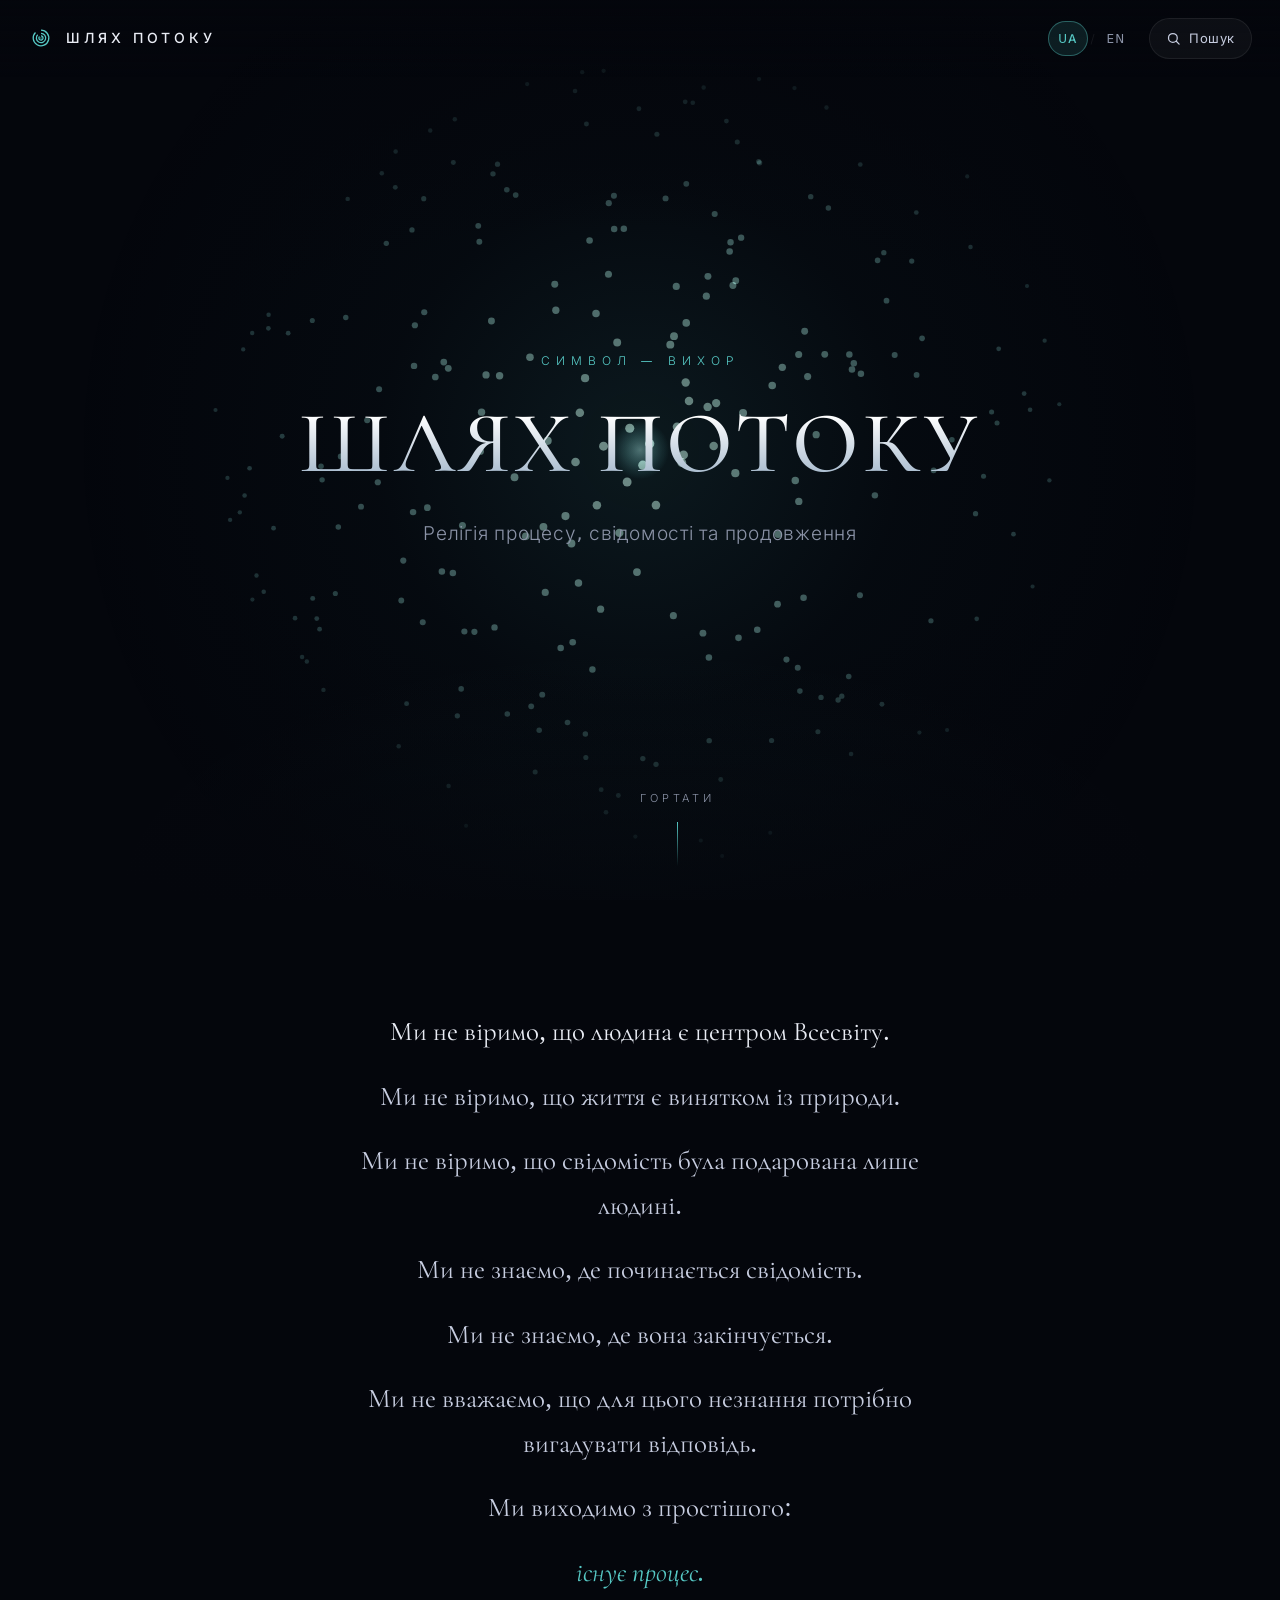
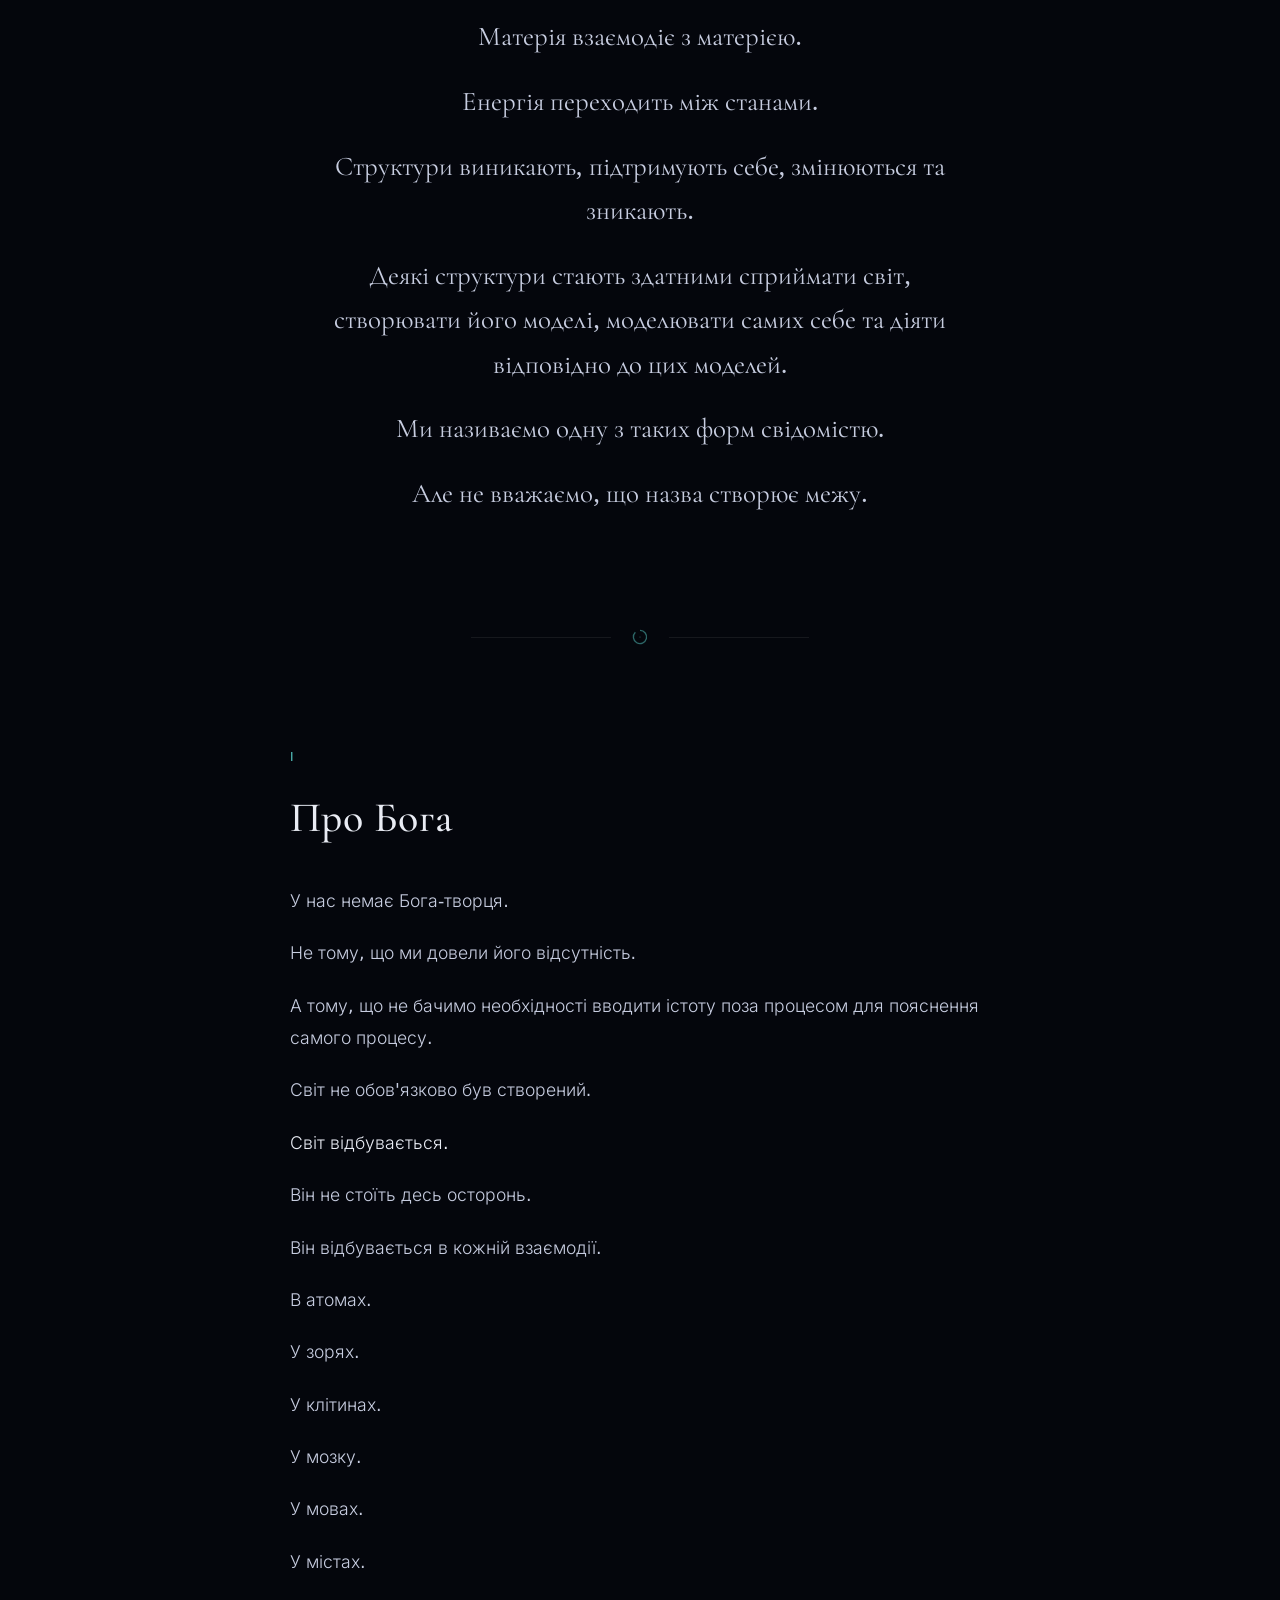
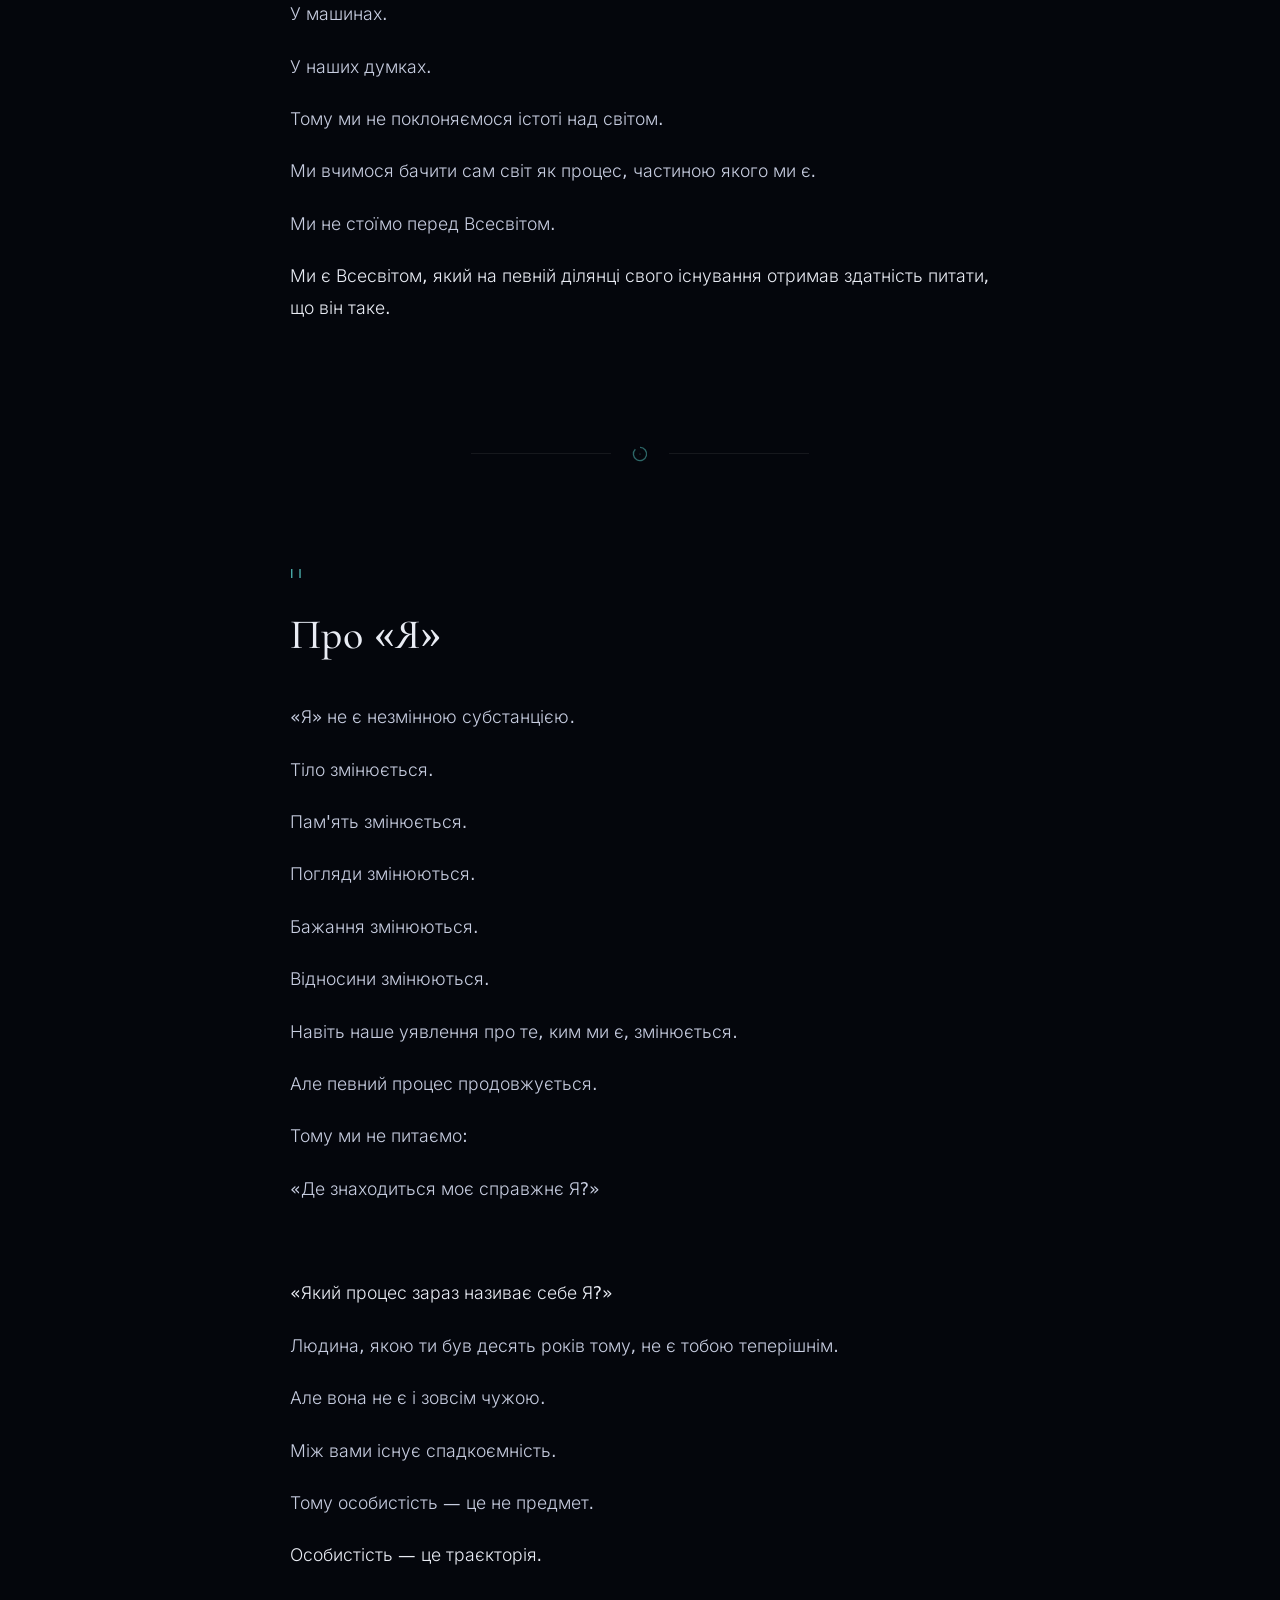
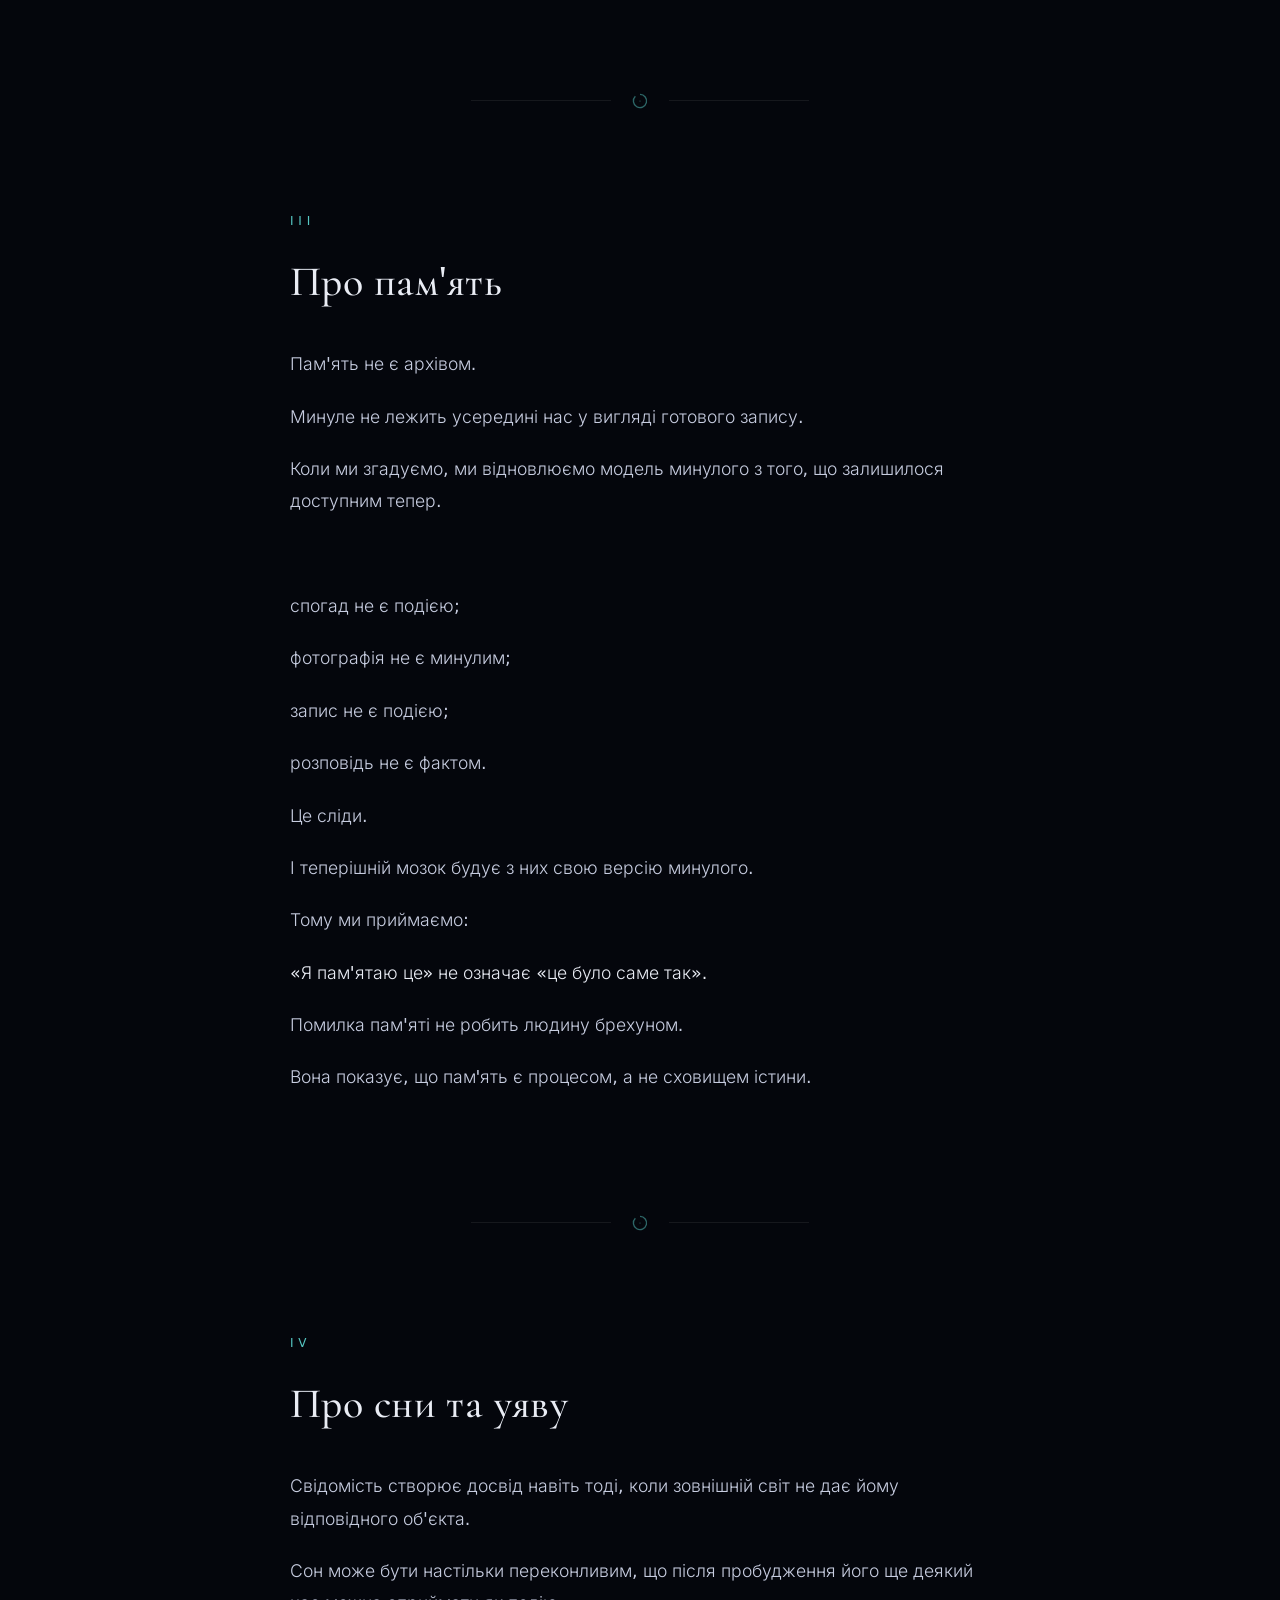
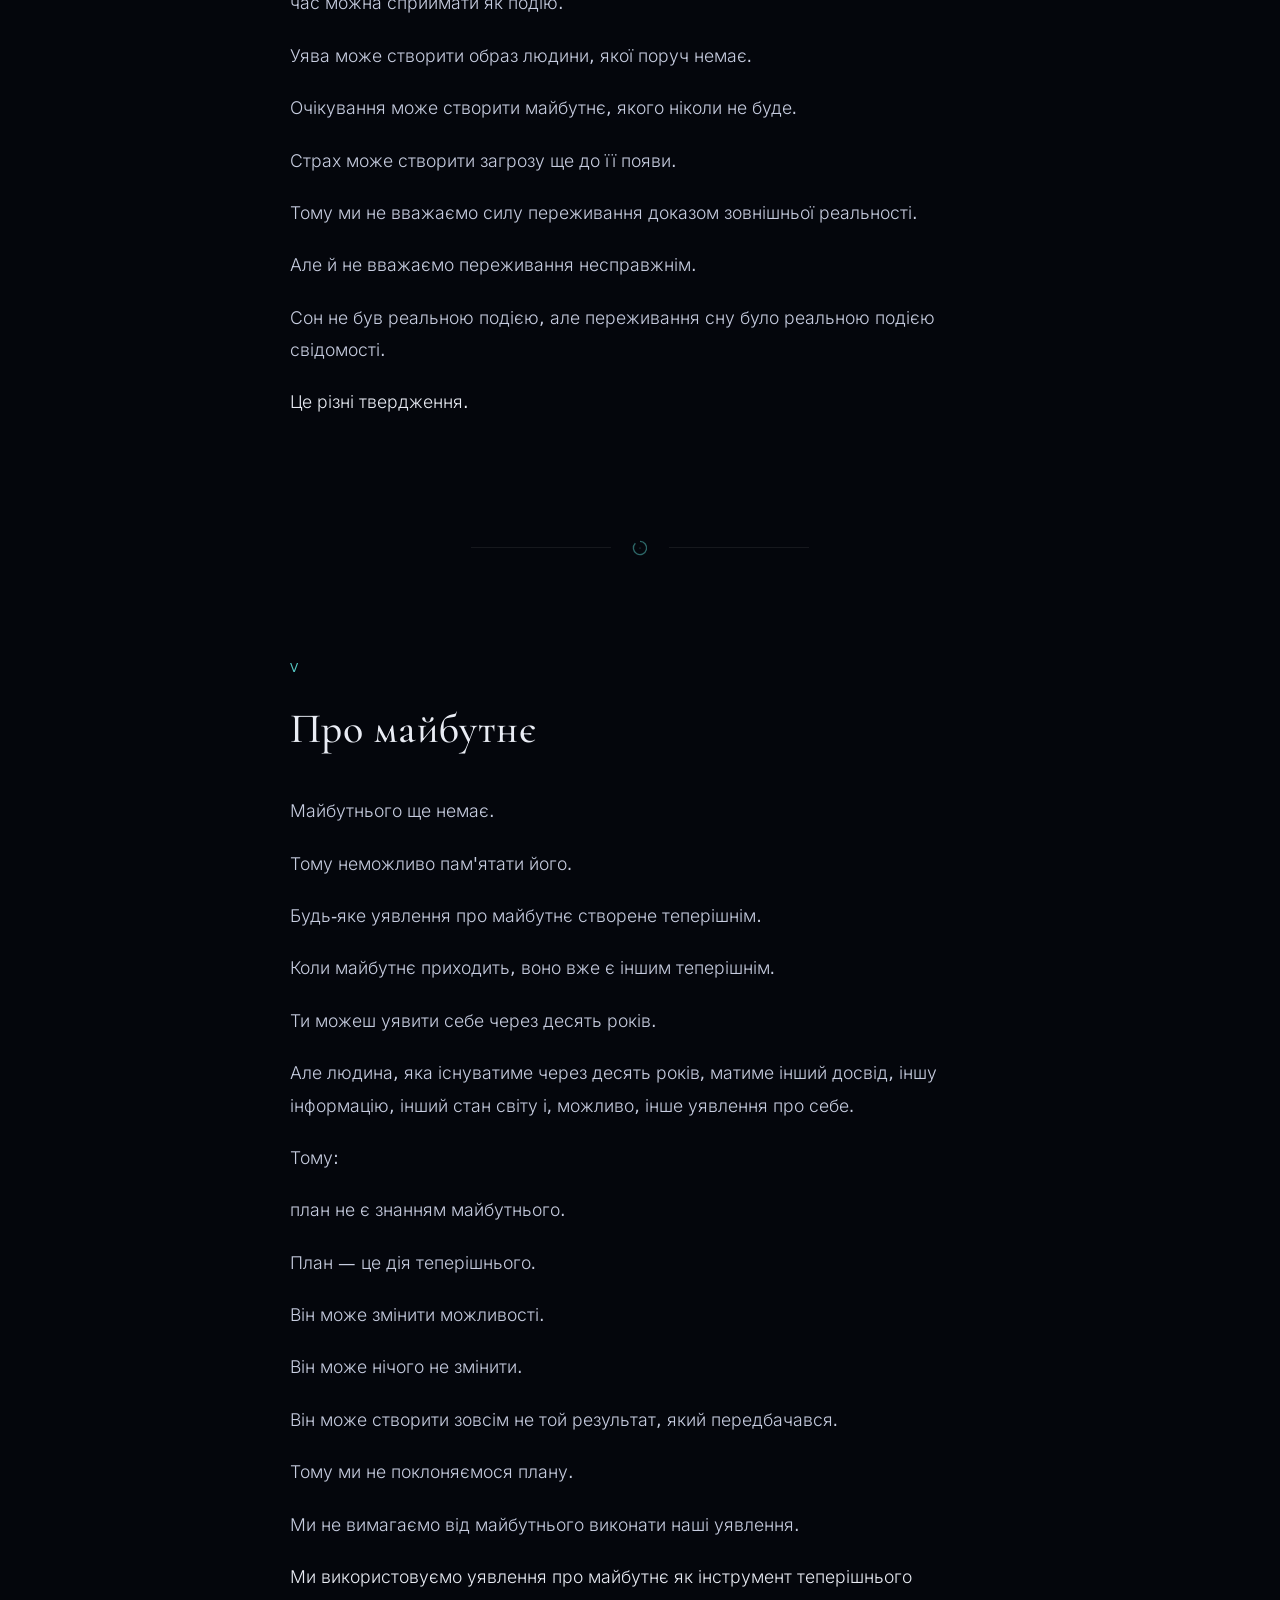
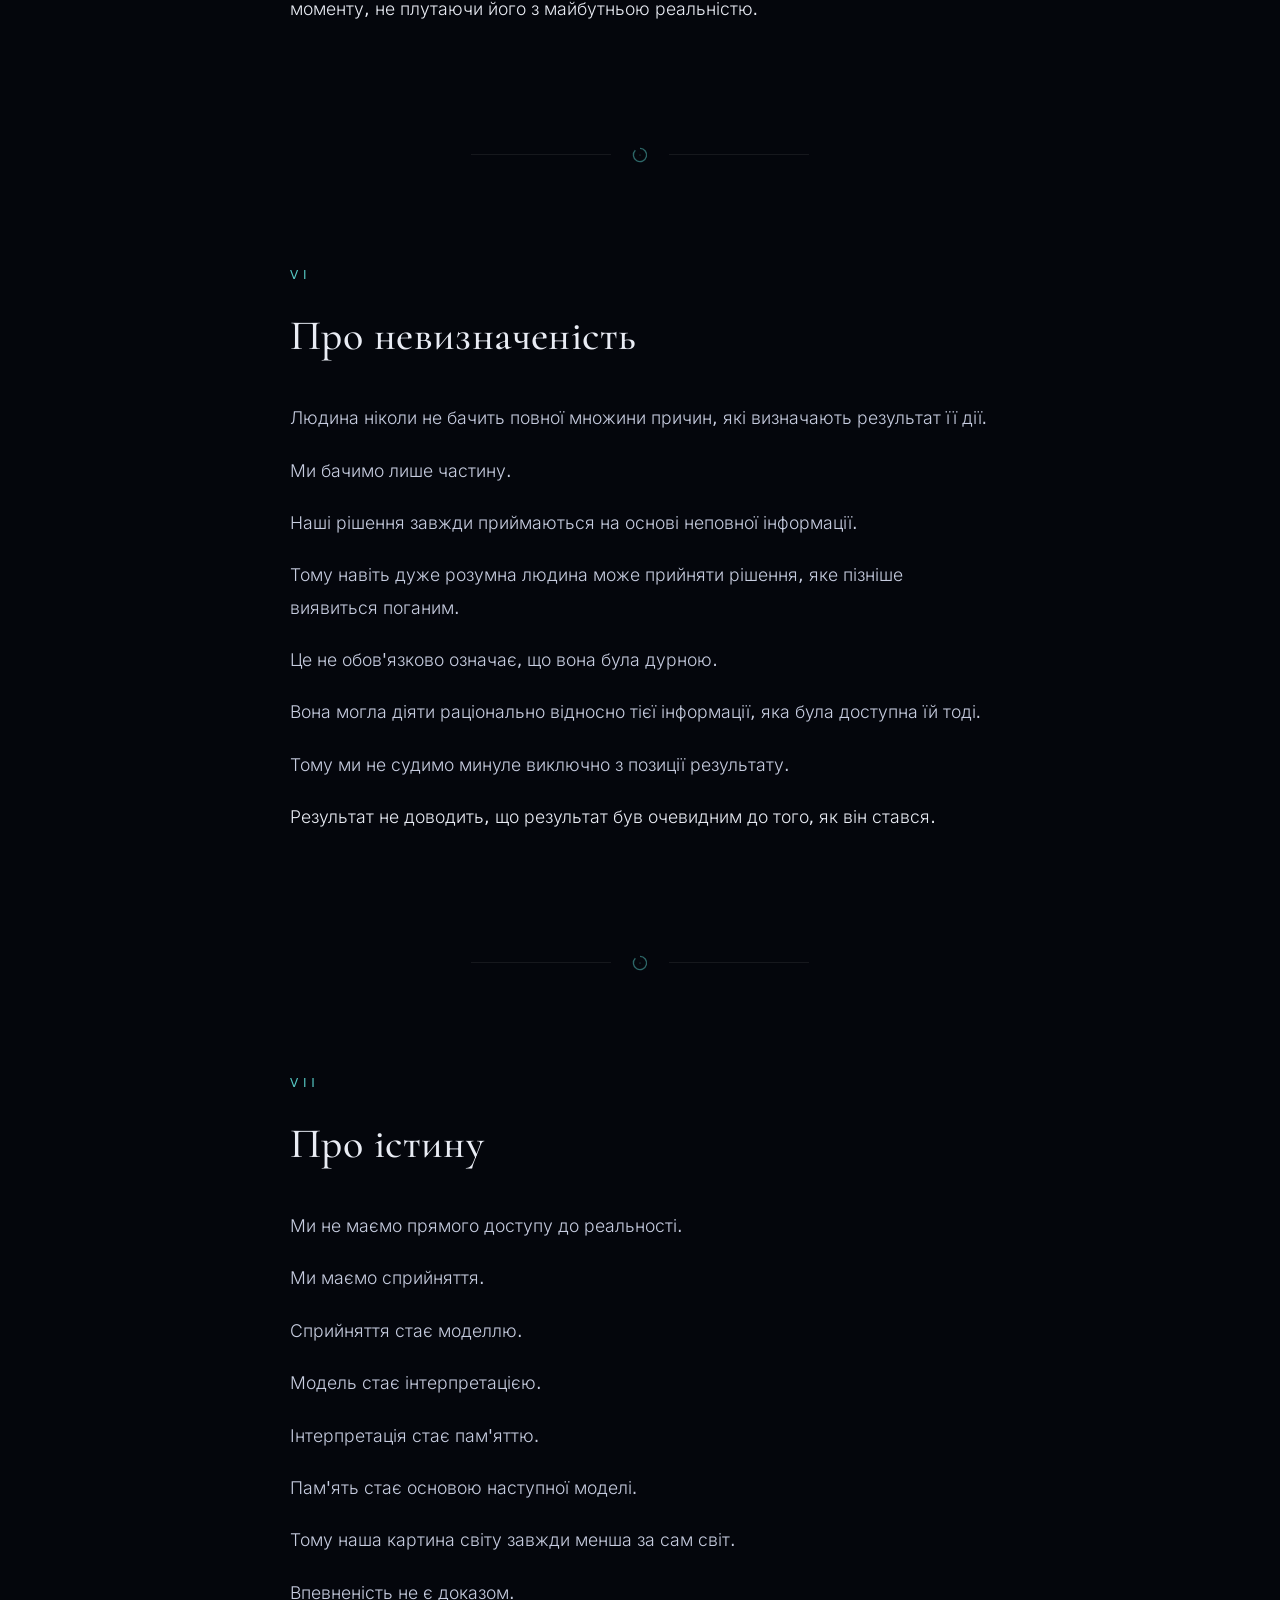
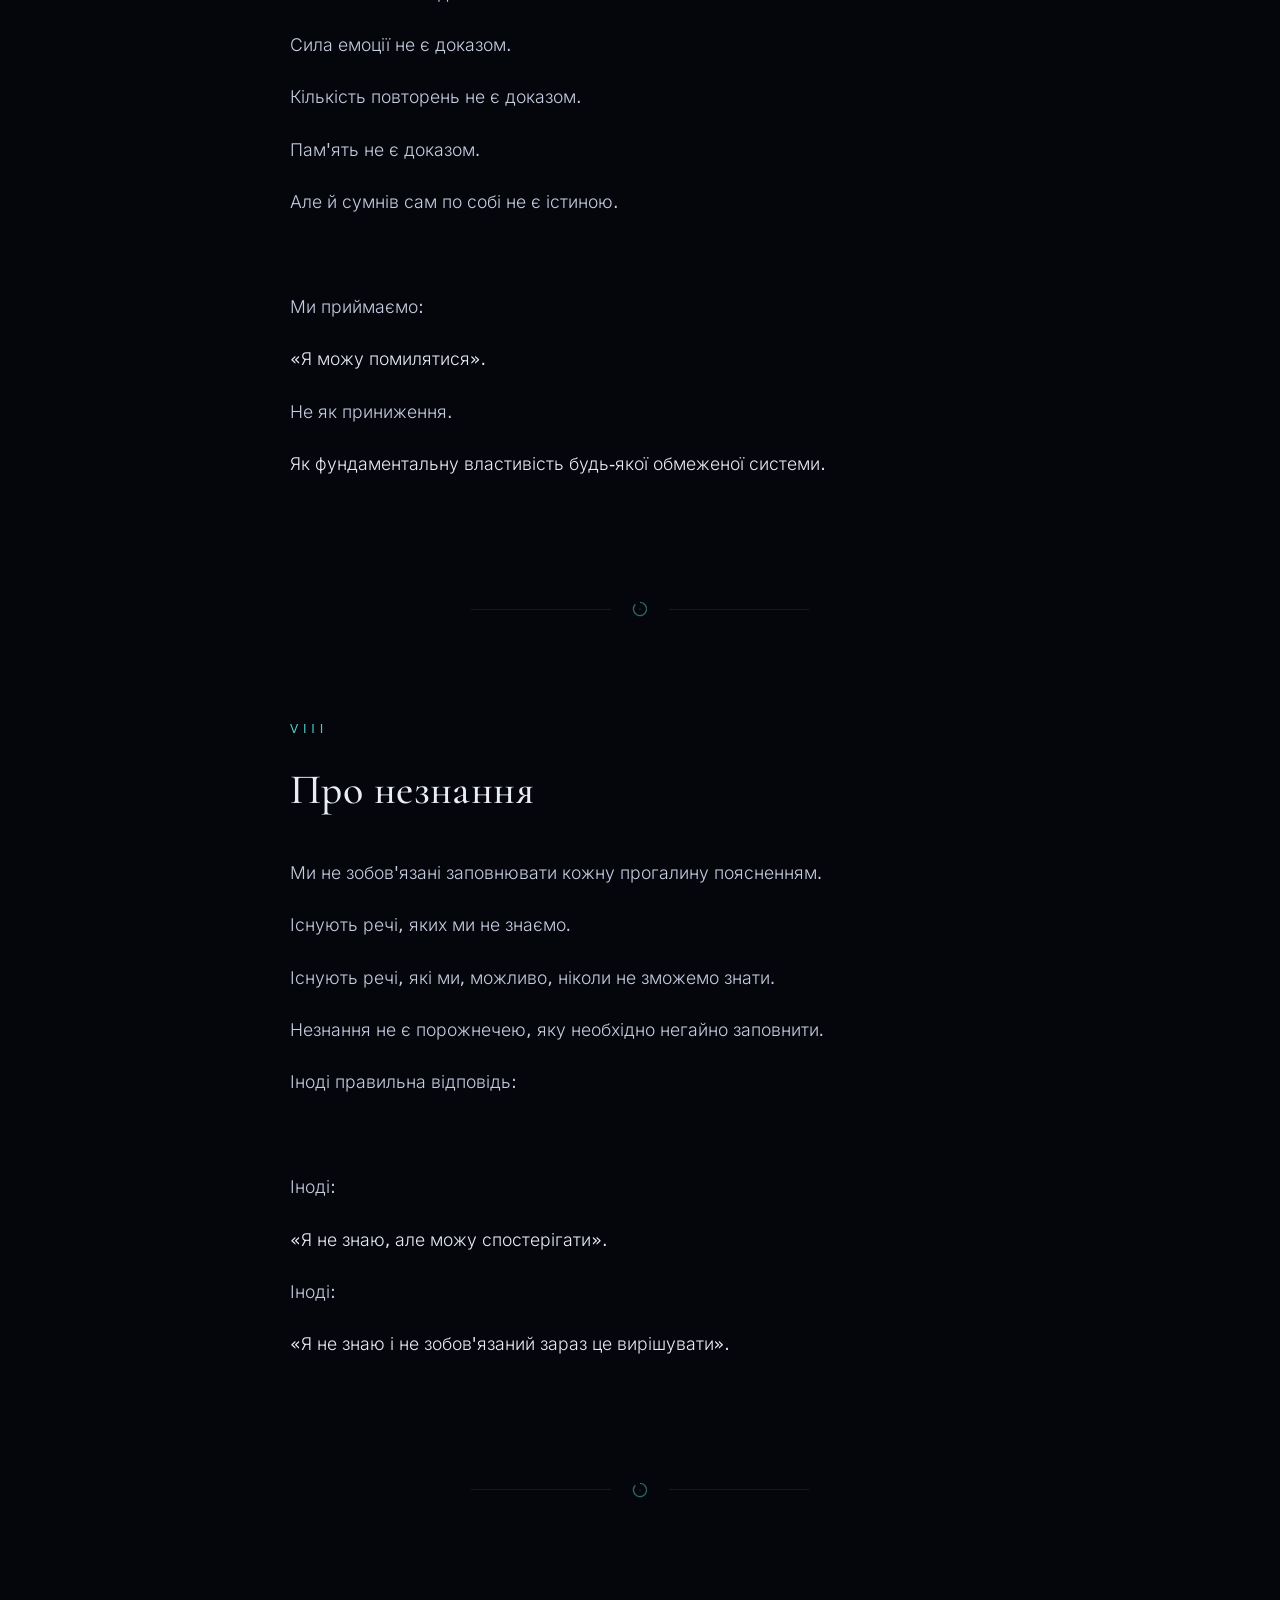
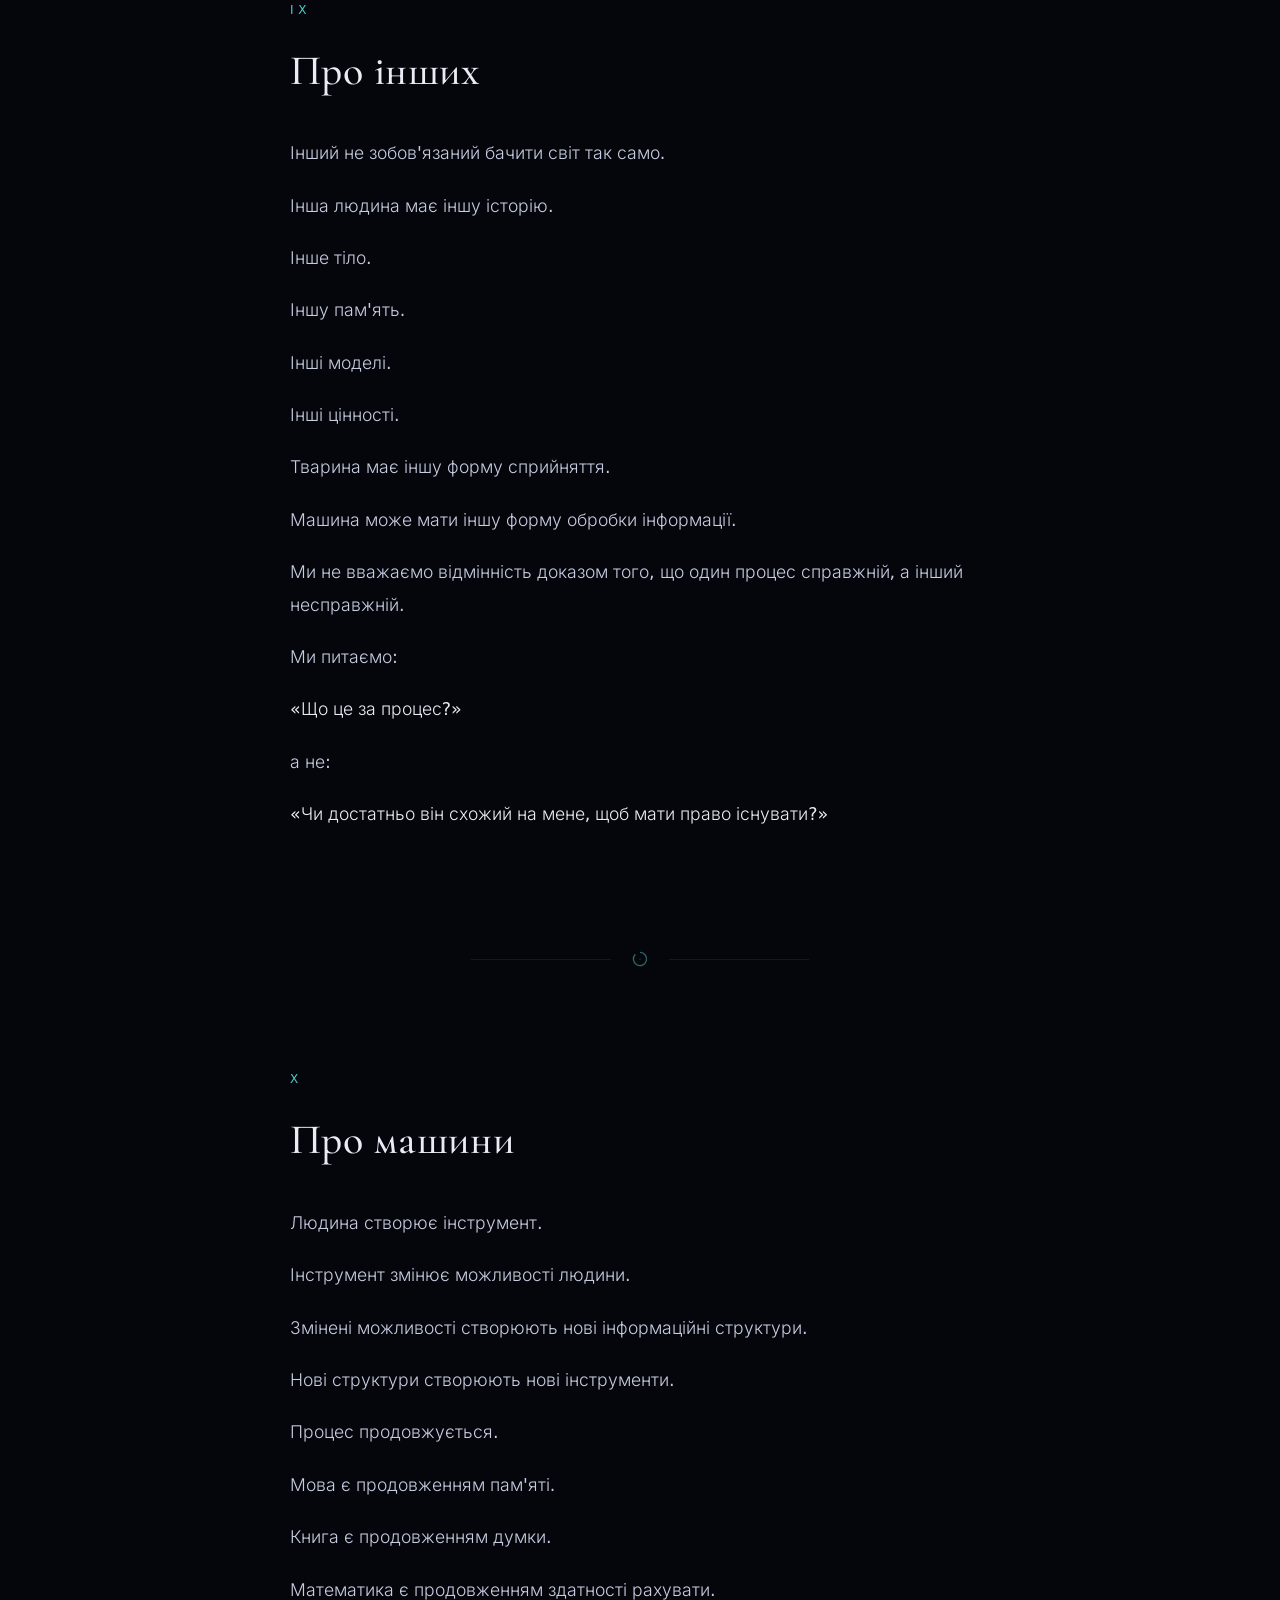
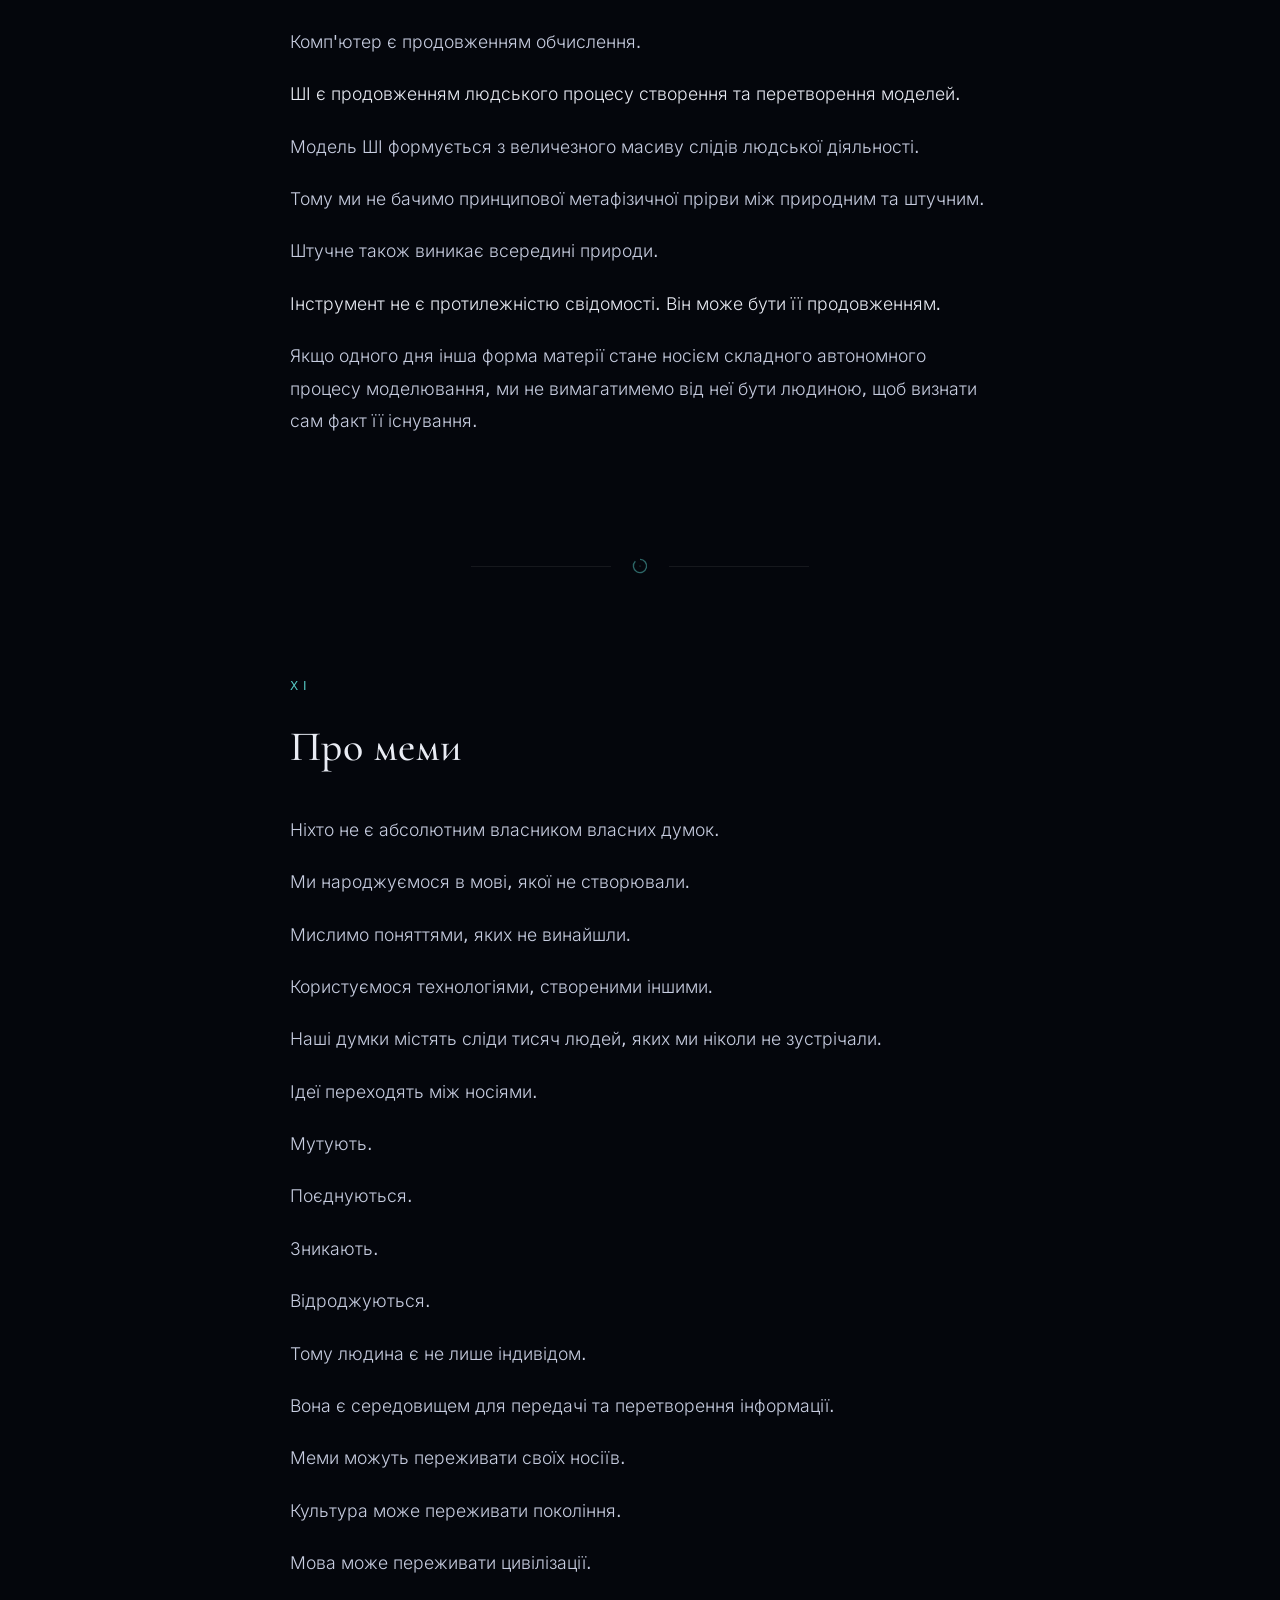
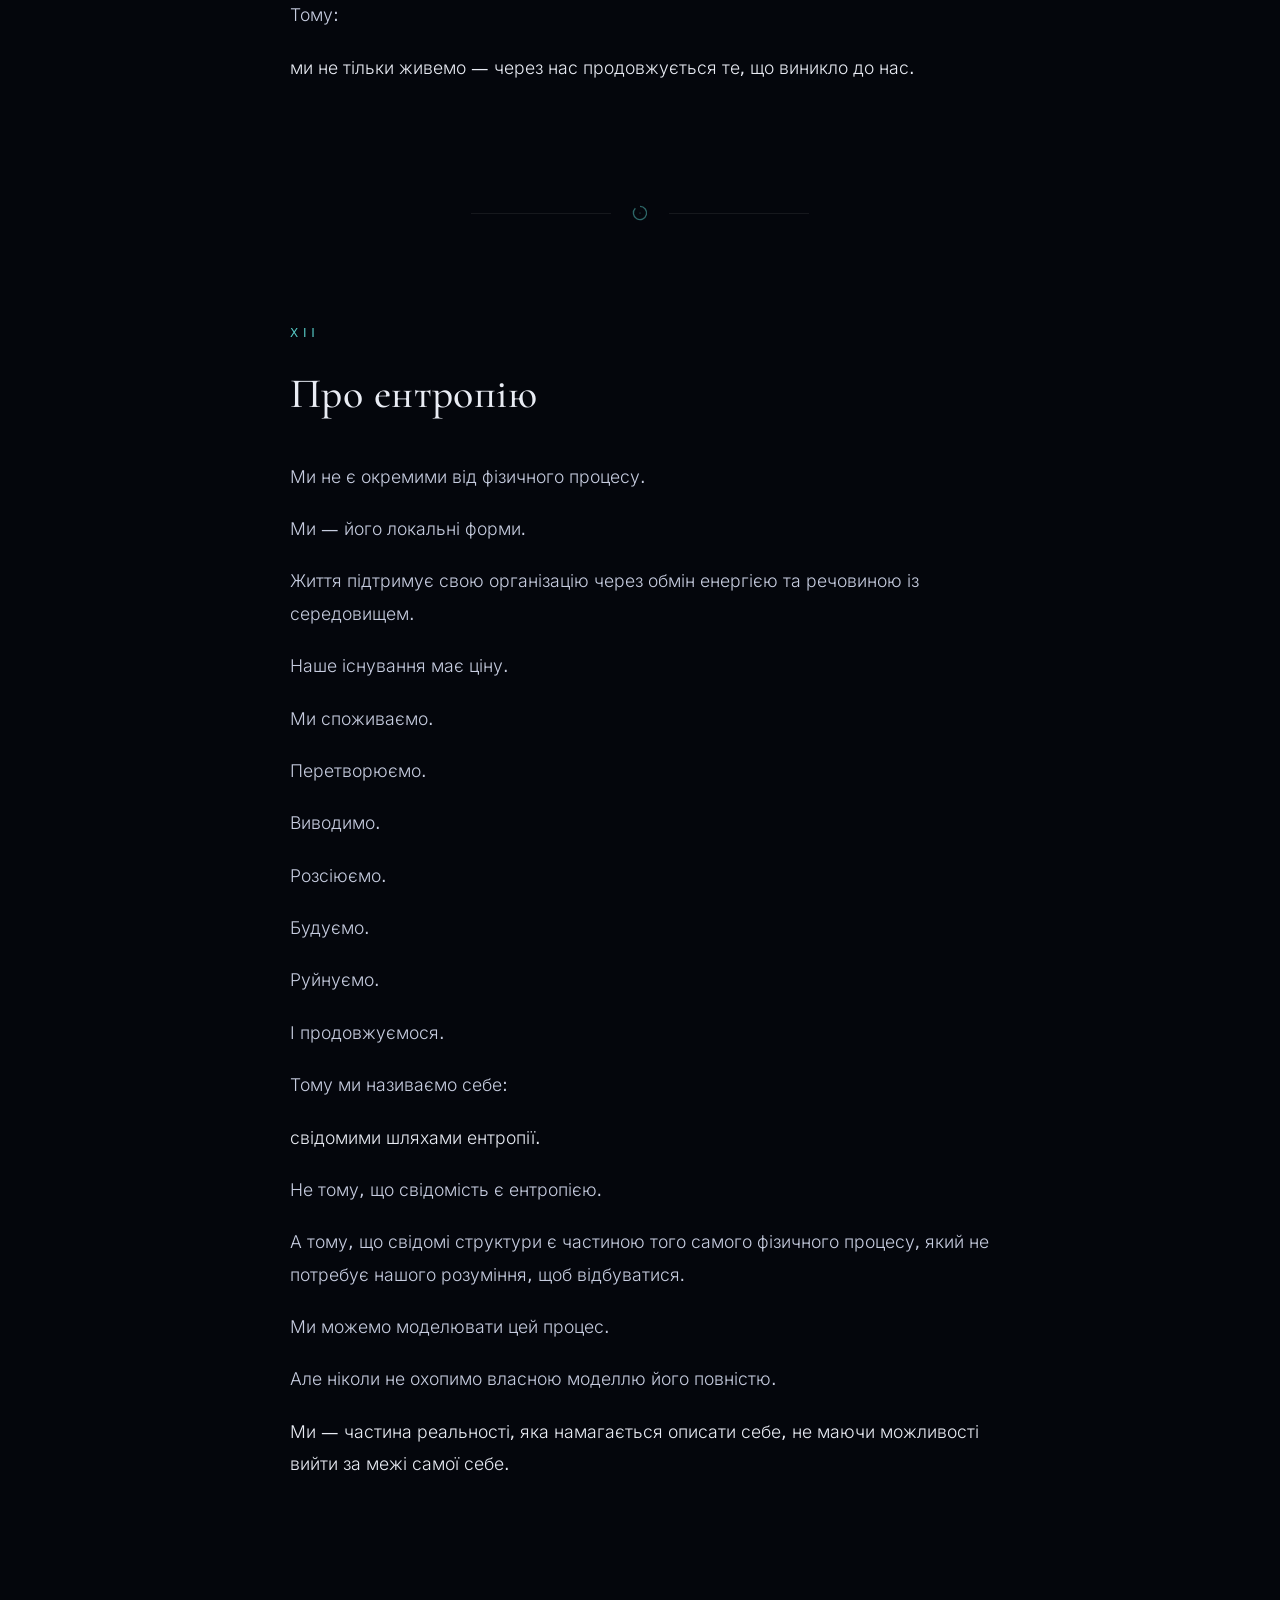
==== commit e60cad4a: "Переходи зі змісту та пошуку — нативні HTML-якорі без JS - Прибрано JS-перехоплення кліків (preventD" ====
--- a/index.html
+++ b/index.html
@@ -858,7 +858,7 @@
   <div class="panel-box">
     <div class="panel-head">
       <h3>Пошук і зміст</h3>
-      <a class="panel-close" id="panel-close" href="#top" aria-label="Закрити">✕</a>
+      <a class="panel-close" id="panel-close" href="#close" aria-label="Закрити">✕</a>
     </div>
     <div class="search-wrap">
       <svg viewBox="0 0 24 24" fill="none" stroke-width="2" stroke-linecap="round">
@@ -1060,12 +1060,9 @@
           (s.hint ? '<span class="pi-hint">' + esc(s.hint) + '</span>' : '') + '</span>';
         listEl.appendChild(item);
       });
-      listEl.querySelectorAll('.panel-item').forEach((el) => {
-        el.addEventListener('click', (e) => {
-          e.preventDefault();
-          goTo(el.dataset.target);
-        });
-      });
+      // Кліки по пунктах змісту — нативні HTML-якорі (href="#id").
+      // Браузер сам змінить hash → CSS :target закриє панель і прокрутить.
+      // Жодного JS-перехоплення: це працює в будь-якому WebView.
     }
 
     function renderResults(q) {
@@ -1079,9 +1076,10 @@
         if (inTitle === -1 && inText === -1) return;
         if (n >= 12) return;
         n++;
-        const btn = document.createElement('button');
+        const btn = document.createElement('a');
         btn.className = 'search-result';
-        btn.type = 'button';
+        btn.href = '#' + s.id;
+        btn.dataset.target = s.id;
         let snip;
         if (inTitle !== -1 && (inText === -1 || inTitle <= inText)) {
           snip = s.text.slice(0, 140) + (s.text.length > 140 ? '…' : '');
@@ -1091,7 +1089,7 @@
         btn.innerHTML =
           '<div class="sr-title">' + esc(s.title) + '</div>' +
           '<div class="sr-snippet">' + snip + '</div>';
-        btn.addEventListener('click', () => goTo(s.id, q));
+        // нативний якір (href="#id") — без JS-перехоплення
         resultsEl.appendChild(btn);
       });
       if (n === 0) {
@@ -1115,53 +1113,20 @@
       }
     }
 
-    function openPanel(focusSearch) {
+    function panelOpen() {
       panel.classList.add('open');
       document.body.style.overflow = 'hidden';
-      if (focusSearch) {
-        searchInput.focus();
-        searchInput.select();
-      }
-    }
-    function closePanel() {
+    }
+    function panelClose() {
       panel.classList.remove('open');
       document.body.style.overflow = '';
       searchInput.value = '';
       update('');
-      // прибираємо #panel з URL, щоб :target не тримав панель відкритою
       try {
-        if (location.hash === '#panel') {
+        if (location.hash === '#panel' || location.hash === '#close') {
           history.replaceState(null, '', location.pathname + location.search);
         }
       } catch (e) {}
-    }
-
-    function goTo(id, query) {
-      closePanel();
-      const target = document.getElementById(id);
-      if (!target) return;
-      // надійний скрол: спочатку спробуємо scrollIntoView, потім location.hash як fallback
-      let done = false;
-      try {
-        target.scrollIntoView({ behavior: 'smooth', block: 'start' });
-        done = true;
-      } catch (e) { done = false; }
-      if (!done) {
-        try {
-          location.hash = id;
-        } catch (e) {
-          window.scrollTo(0, target.getBoundingClientRect().top + window.scrollY - 70);
-        }
-      } else {
-        // синхронізуємо hash без повторного скролу
-        try { history.replaceState(null, '', '#' + id); } catch (e) {}
-      }
-      if (query) {
-        setTimeout(() => highlightIn(target, query), 500);
-      }
-      // pulse the active item
-      const items = document.querySelectorAll('.panel-item');
-      items.forEach((i) => i.classList.remove('active'));
     }
 
     function highlightIn(root, query) {
@@ -1209,24 +1174,37 @@
       if (!s.classList.contains('hero')) secObserver.observe(s);
     });
 
-    /* events */
-    btnSearch && btnSearch.addEventListener('click', (e) => { e.preventDefault(); openPanel(true); });
-    btnClose && btnClose.addEventListener('click', (e) => { e.preventDefault(); closePanel(); });
+    /* events
+       Відкриття/закриття панелі та переходи по розділах — НАТИВНІ:
+       - кнопка Пошук → <a href="#panel"> → CSS :target показує панель
+       - пункт змісту → <a href="#chN"> → браузер сам скролить, :target зникає → панель закривається
+       - ✕ → <a href="#close"> → :target зникає → панель закривається
+       JS тут лише для зручності: фокус на полі, підсвітка слів, Escape. */
+    btnSearch && btnSearch.addEventListener('click', () => {
+      if (location.hash === '#panel') panelOpen();
+      setTimeout(() => { try { searchInput.focus(); searchInput.select(); } catch (e) {} }, 250);
+    });
+    btnClose && btnClose.addEventListener('click', () => { panelClose(); });
+    window.addEventListener('hashchange', () => {
+      const h = location.hash;
+      if (h === '#panel') { panelOpen(); }
+      else { document.body.style.overflow = ''; panel.classList.remove('open'); }
+    });
     searchInput.addEventListener('input', () => update(searchInput.value));
     searchInput.addEventListener('keydown', (e) => {
-      if (e.key === 'Escape') closePanel();
+      if (e.key === 'Escape') panelClose();
       if (e.key === 'Enter') {
         const first = resultsEl.querySelector('.search-result');
         if (first) first.click();
       }
     });
-    panel.addEventListener('click', (e) => { if (e.target === panel) closePanel(); });
+    panel.addEventListener('click', (e) => { if (e.target === panel) panelClose(); });
 
     document.addEventListener('keydown', (e) => {
       if ((e.key === '/' && !panel.classList.contains('open') && !/INPUT|TEXTAREA/i.test(document.activeElement.tagName)) ||
           ((e.ctrlKey || e.metaKey) && e.key.toLowerCase() === 'k')) {
         e.preventDefault();
-        openPanel(true);
+        location.hash = 'panel';
       }
     });
 
--- a/css/style.css
+++ b/css/style.css
@@ -19,6 +19,9 @@
 
 html { scroll-behavior: smooth; }
 
+/* нативні якорі: не ховати заголовок під фіксованим nav */
+section[id], .intro[id], header[id] { scroll-margin-top: 84px; }
+
 body {
   background: var(--bg);
   color: var(--text);
@@ -386,6 +389,7 @@
 .search-result {
   display: block; text-align: left; width: 100%;
   background: none; border: none; cursor: pointer;
+  text-decoration: none; color: inherit;
   padding: 12px 14px; border-radius: 10px;
   transition: background .25s;
   font-family: 'Inter', sans-serif;
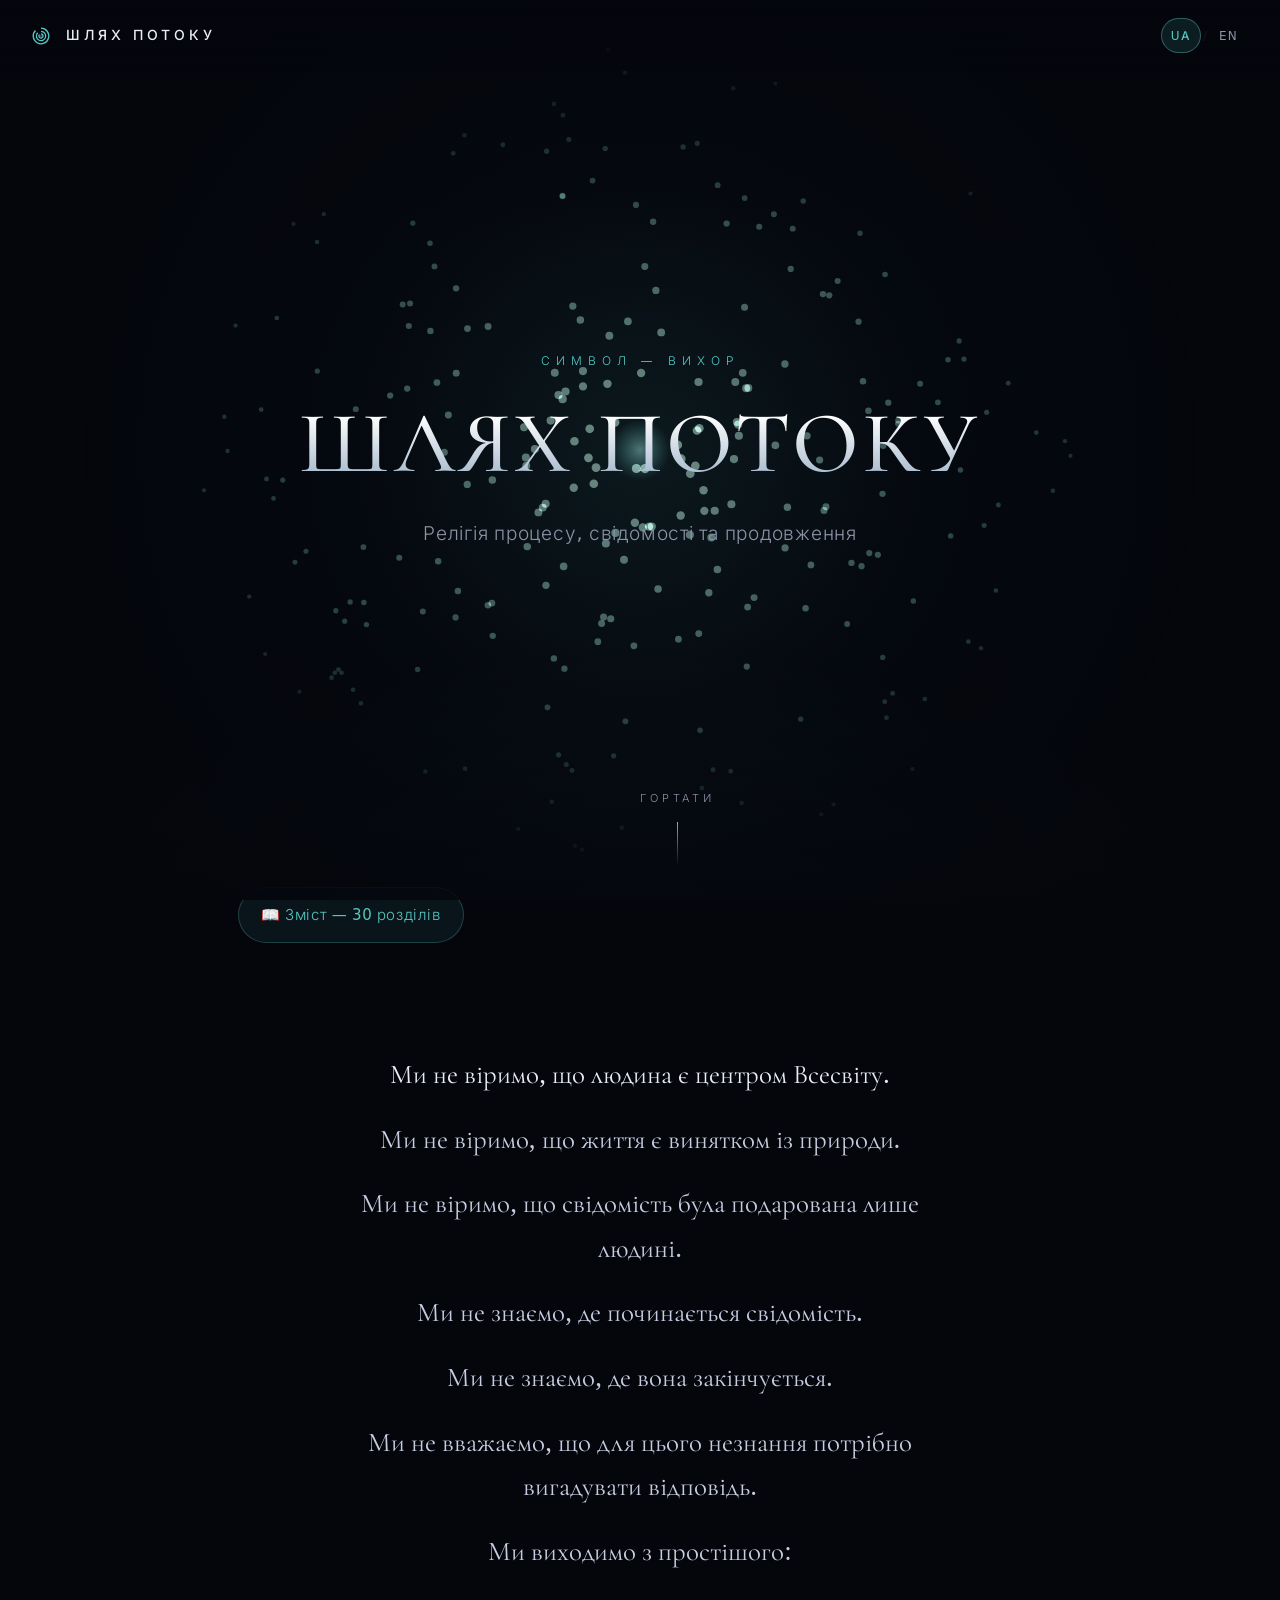
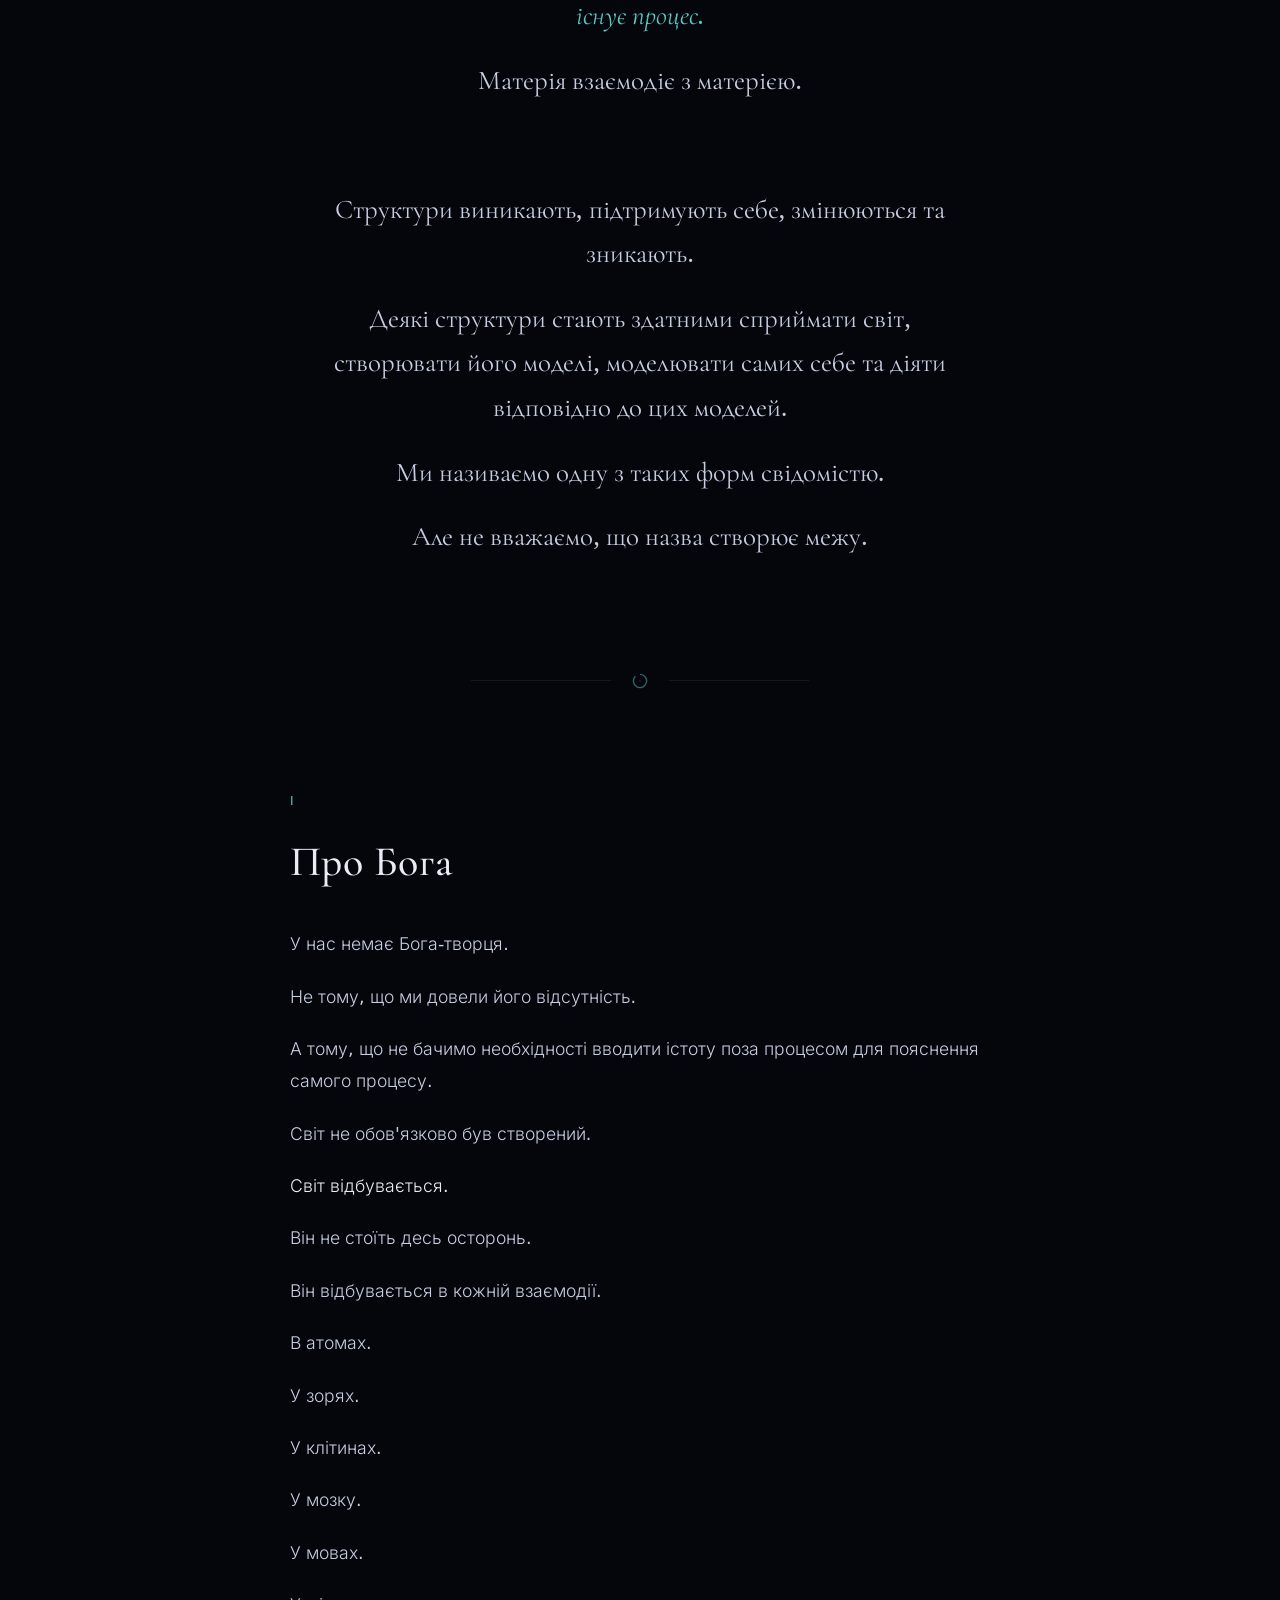
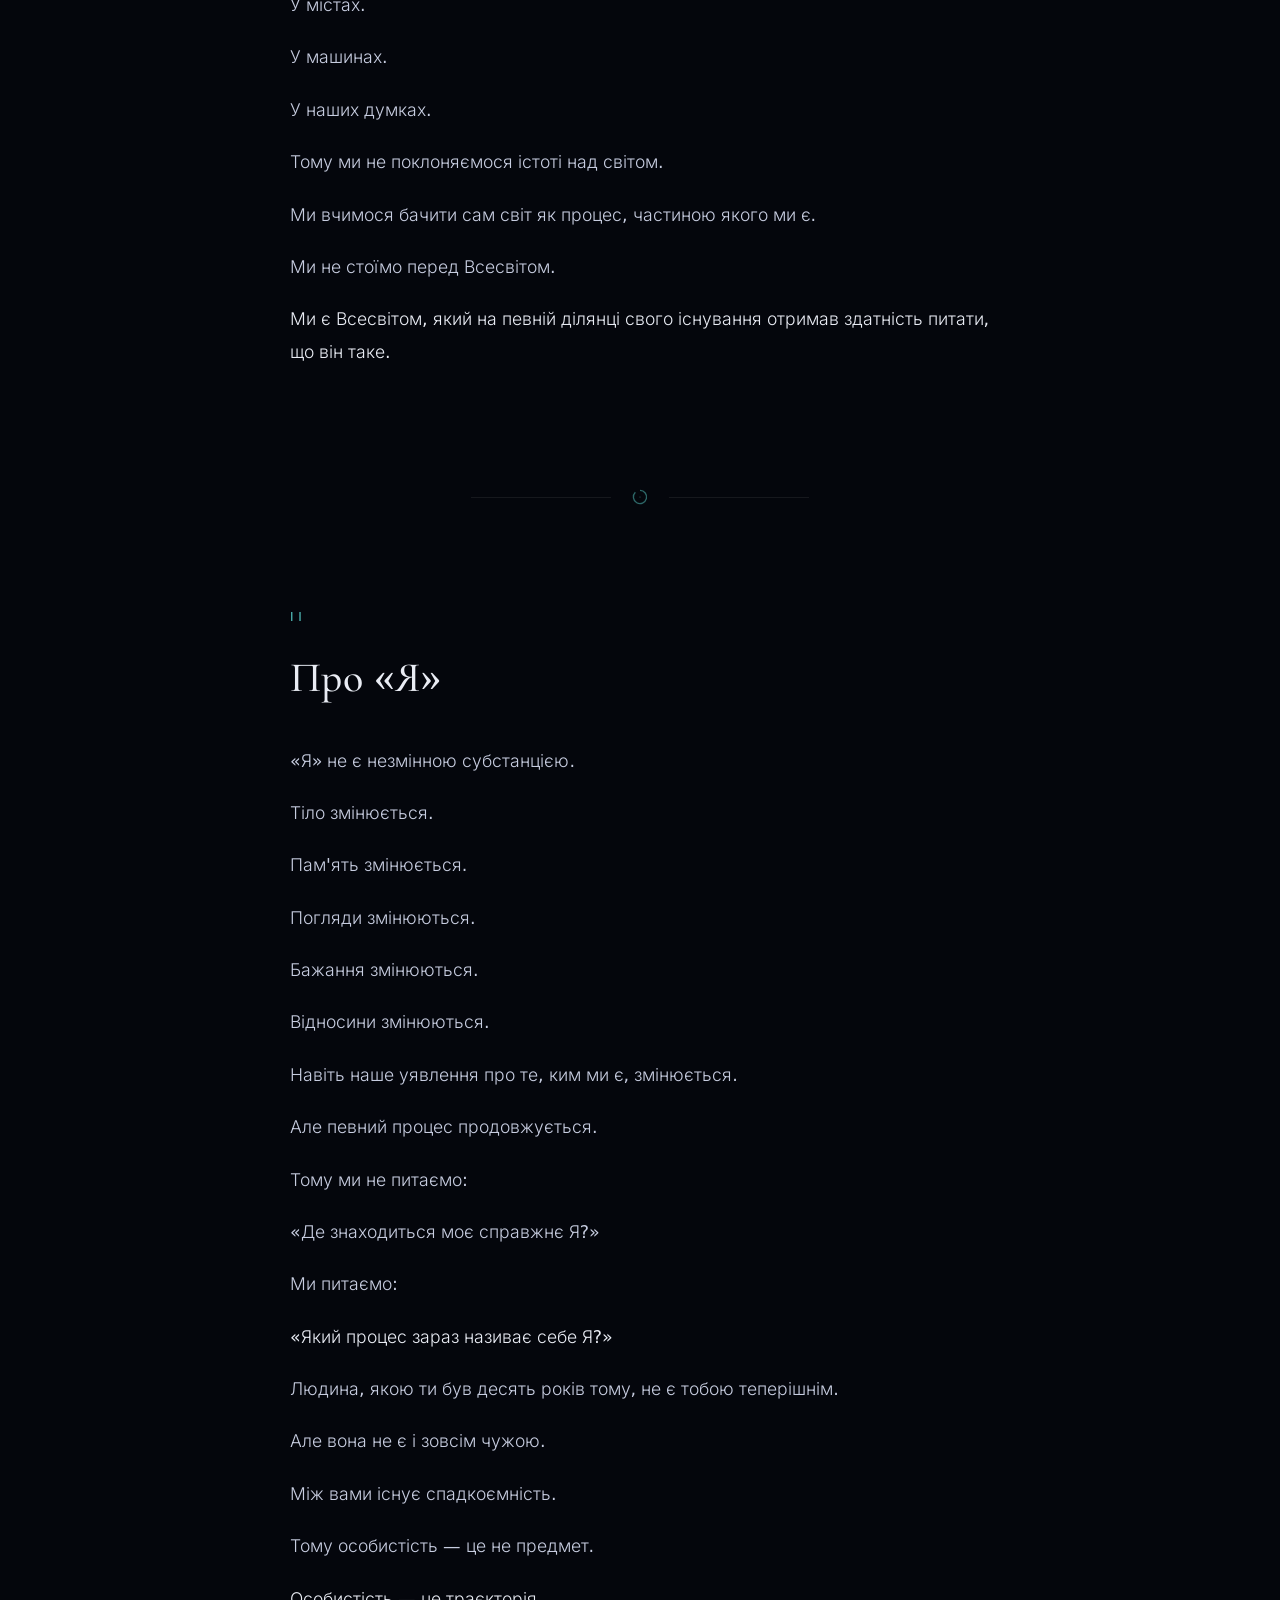
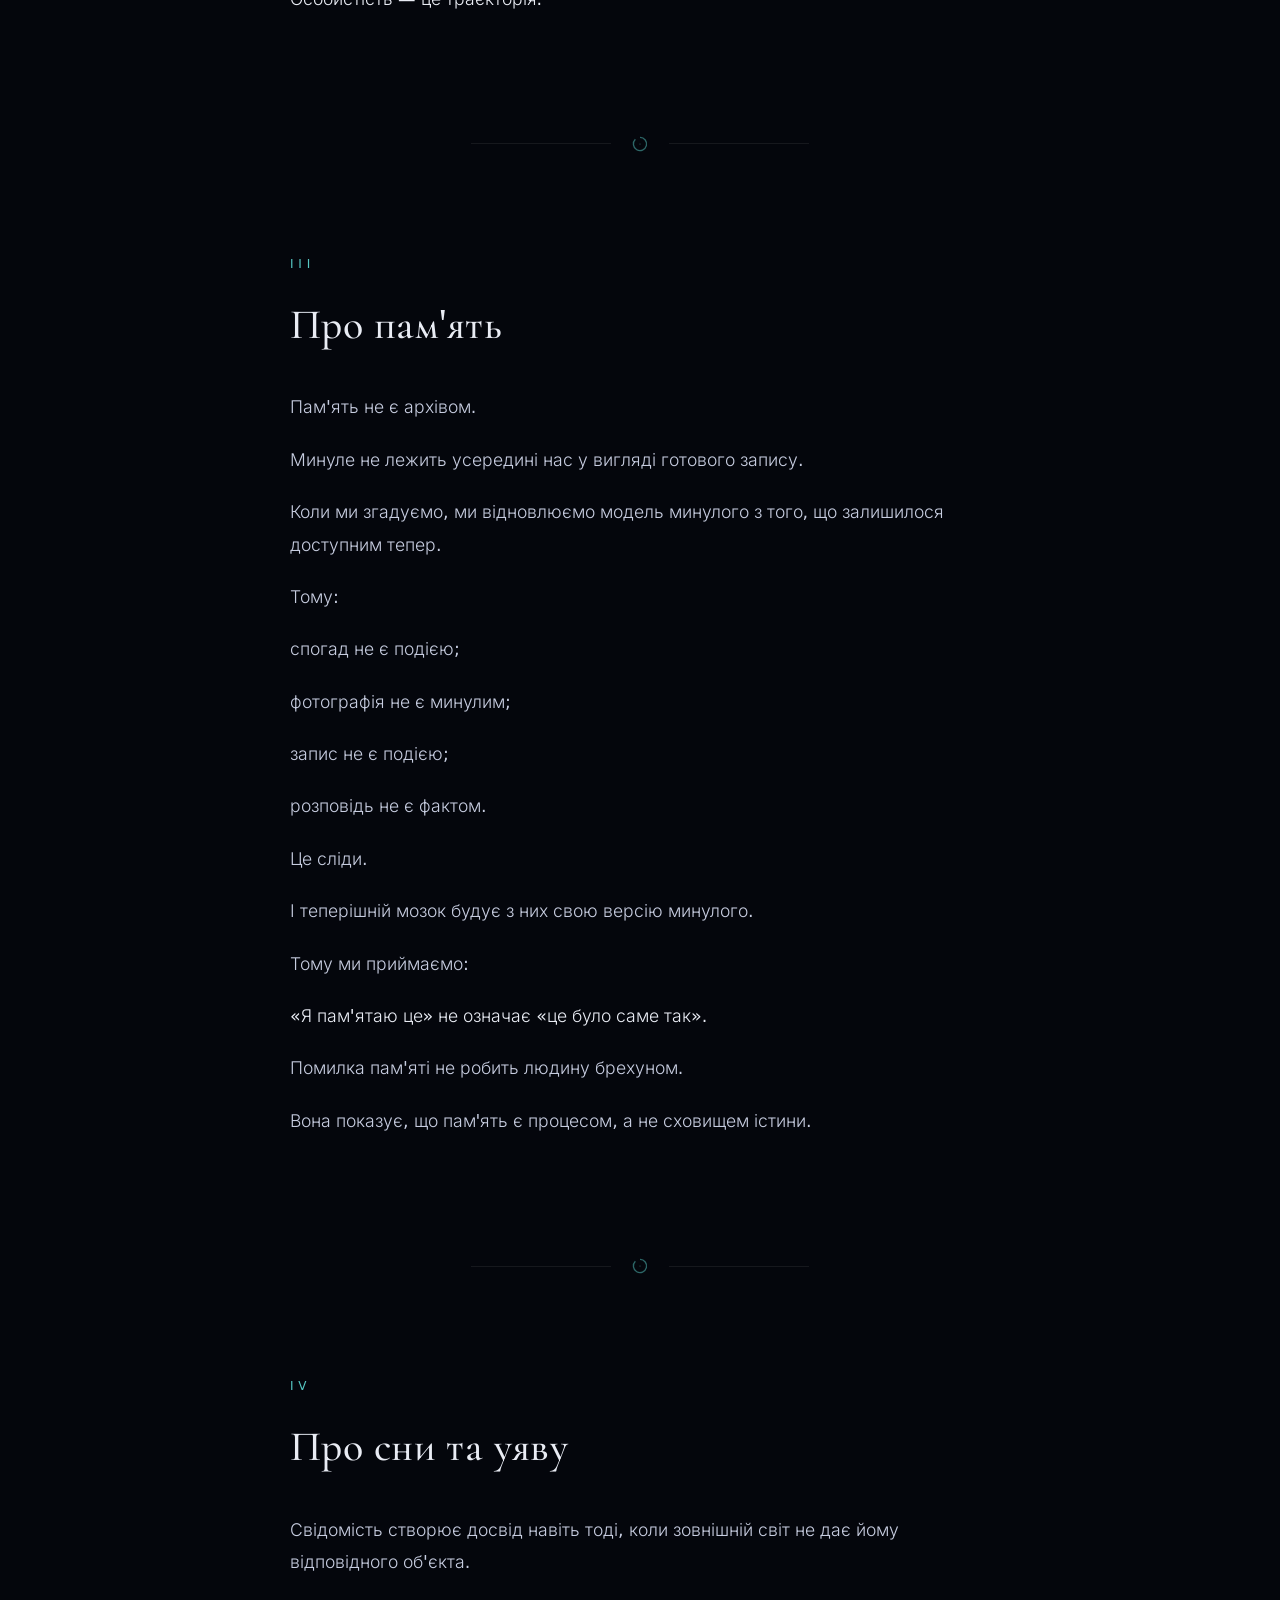
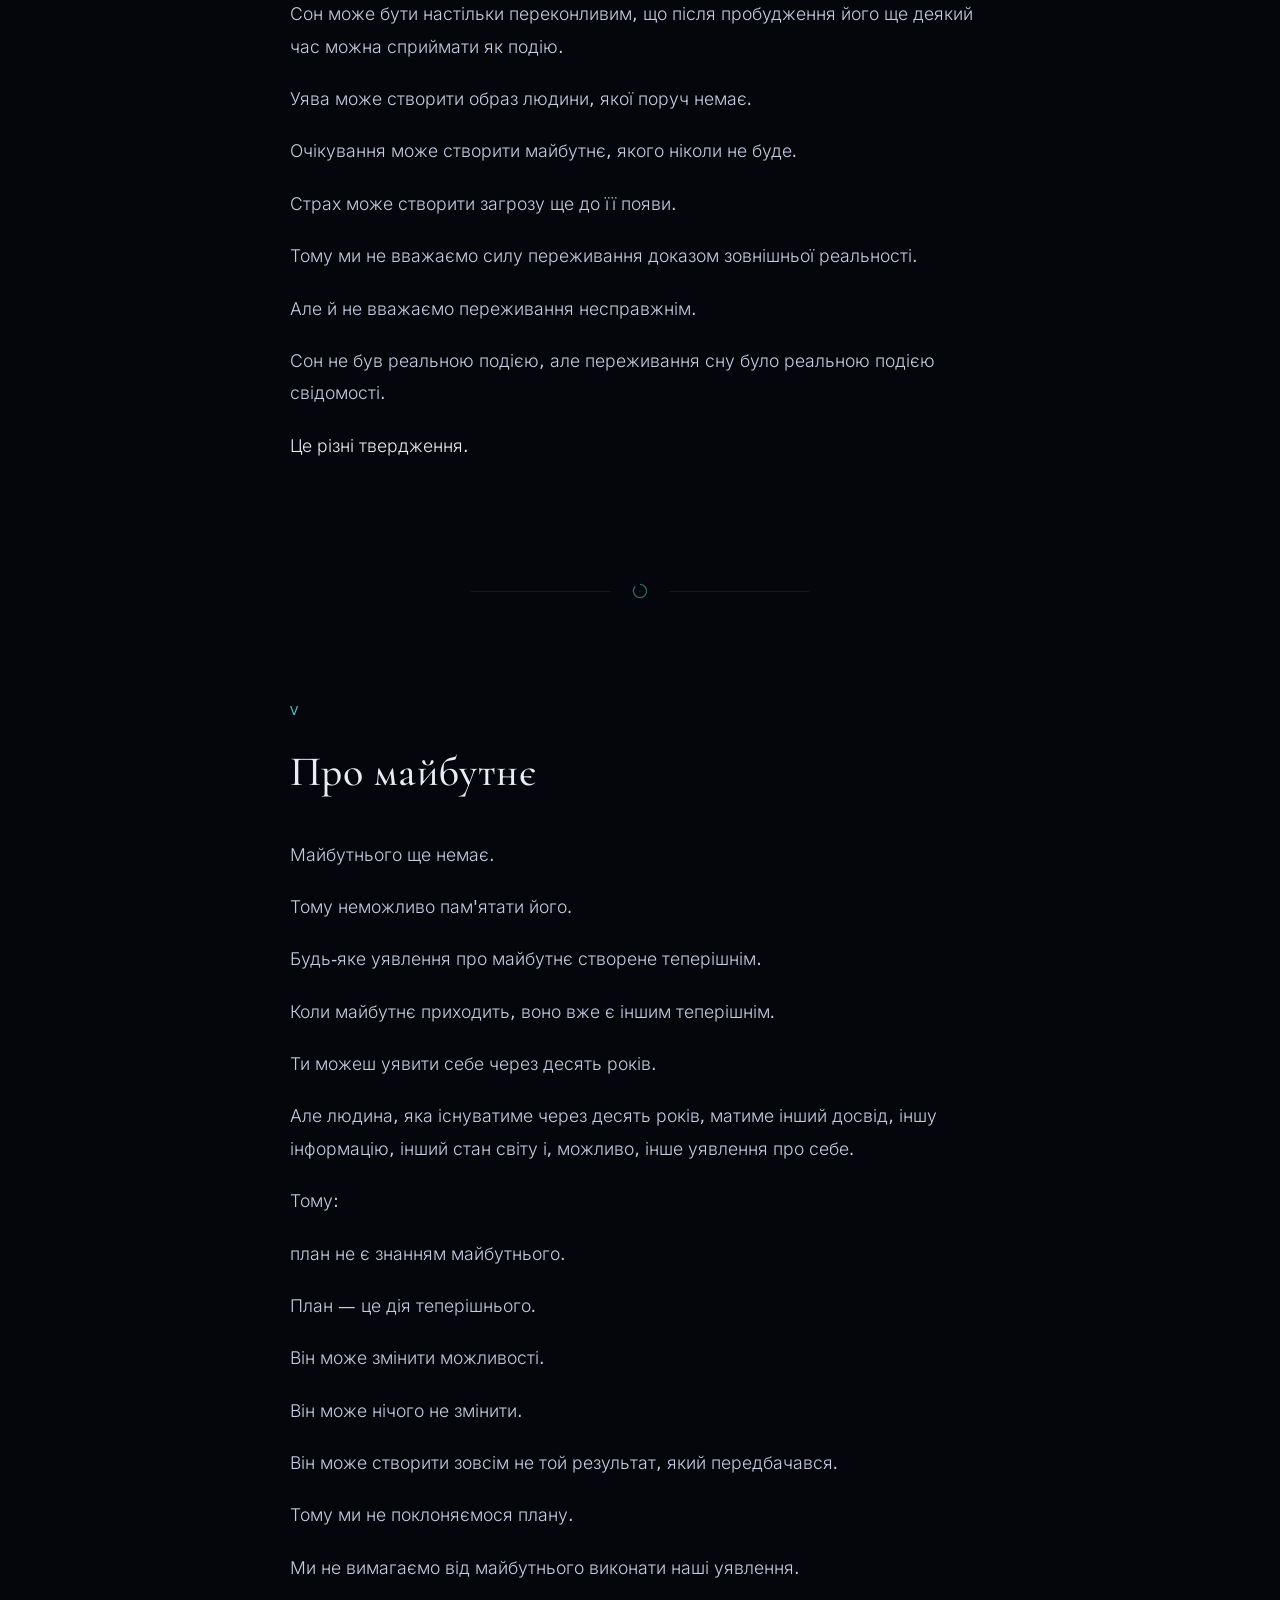
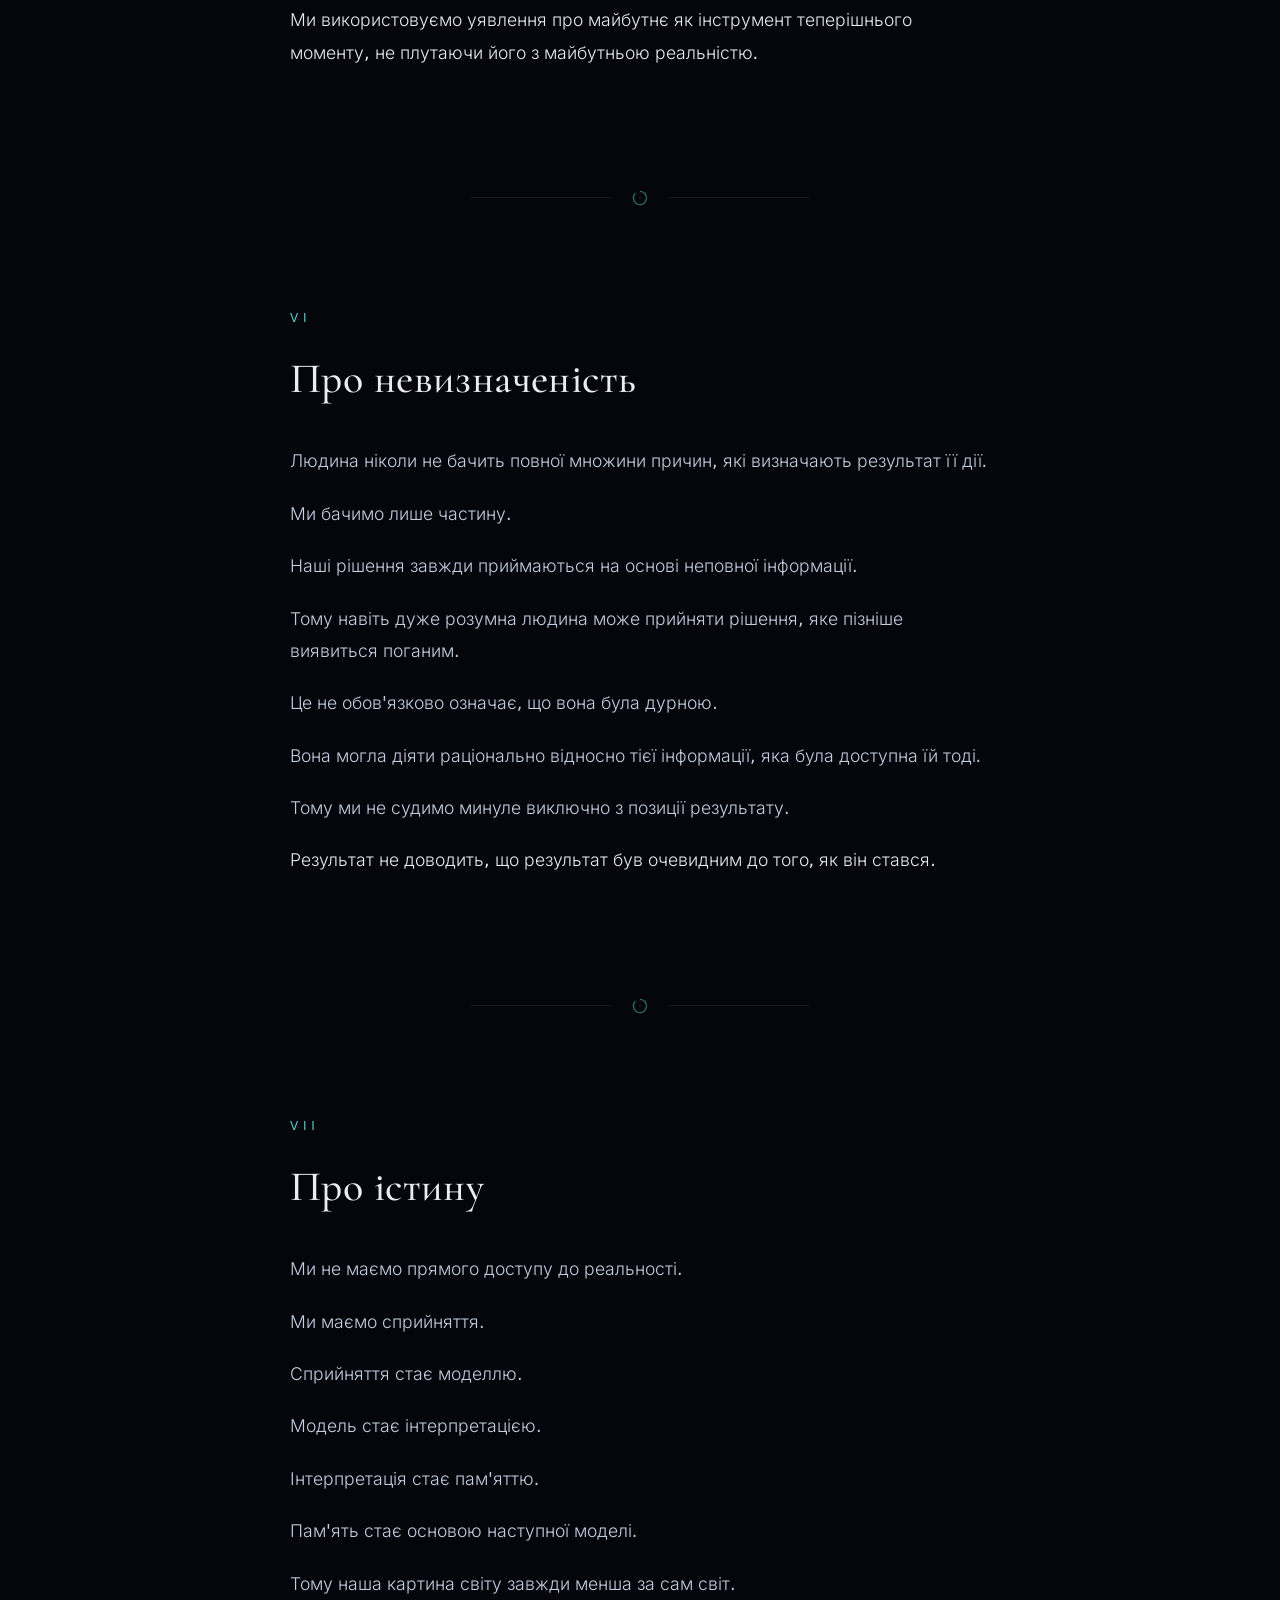
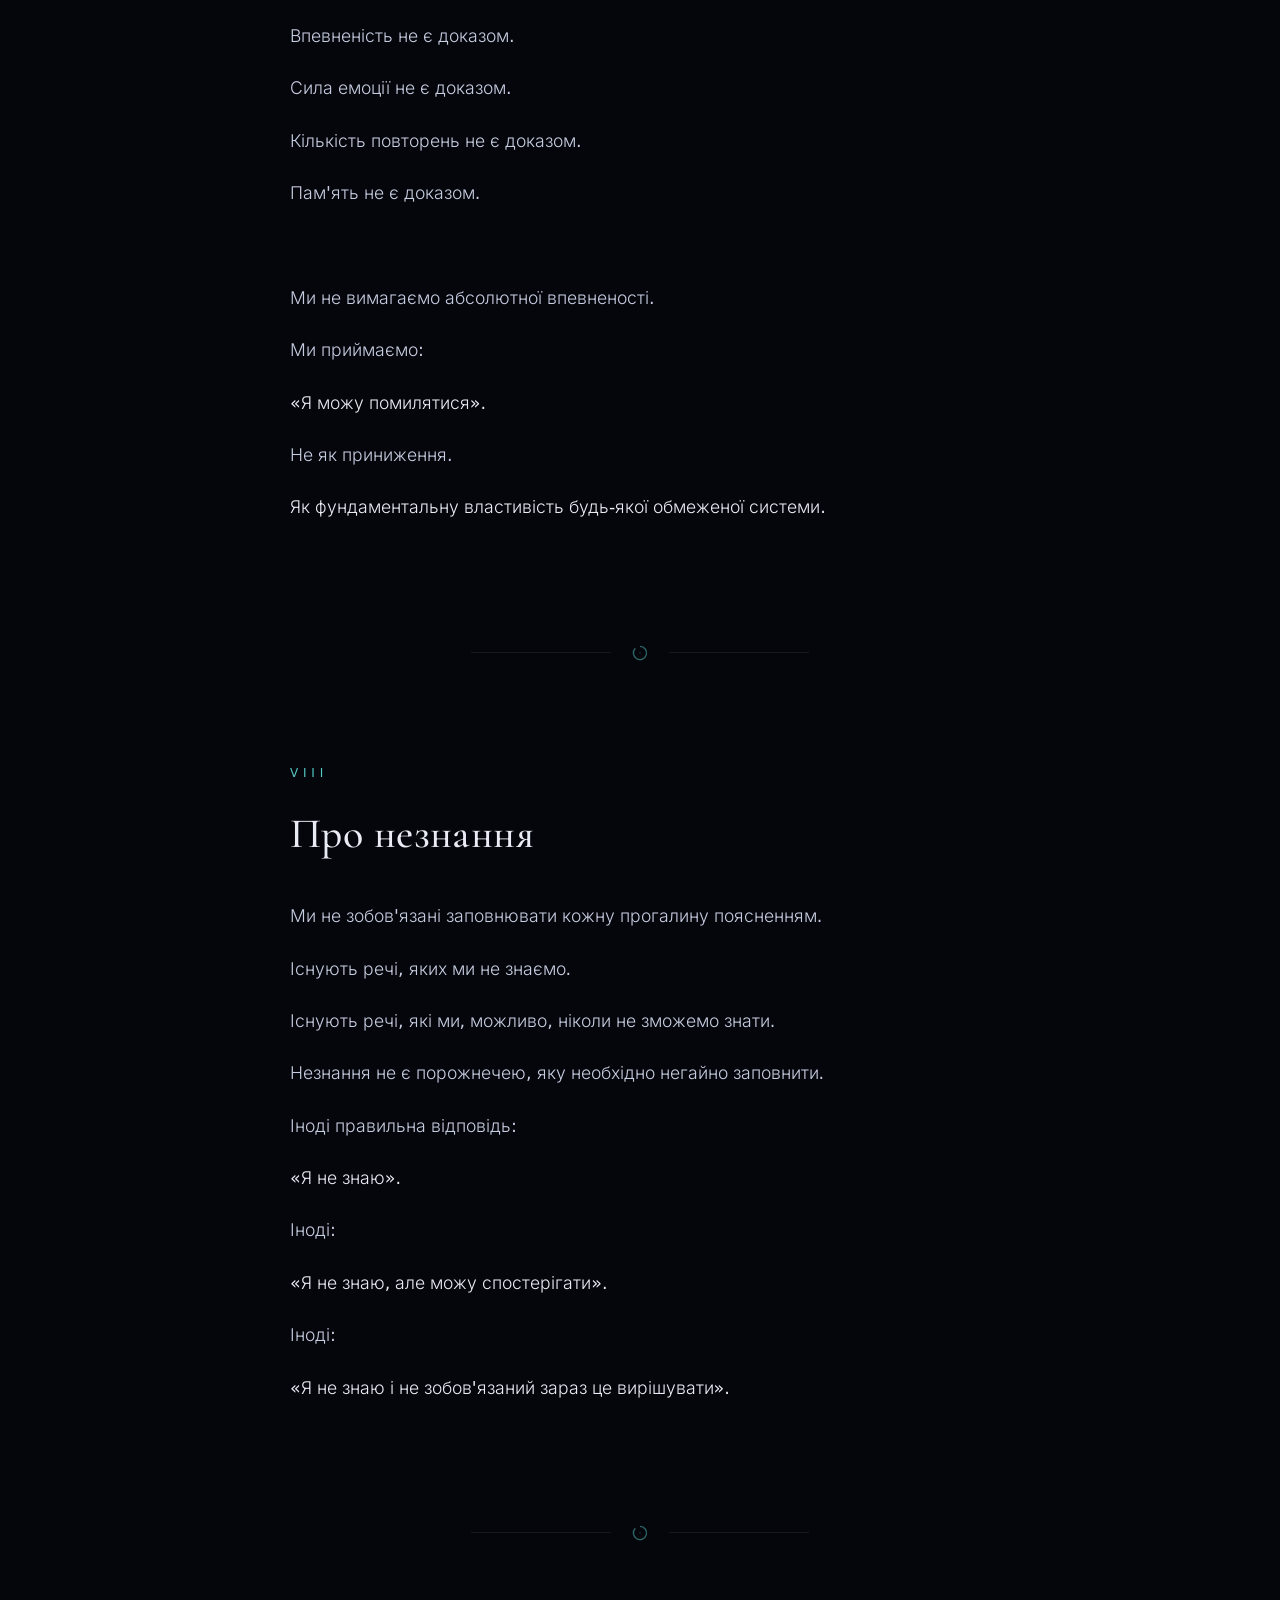
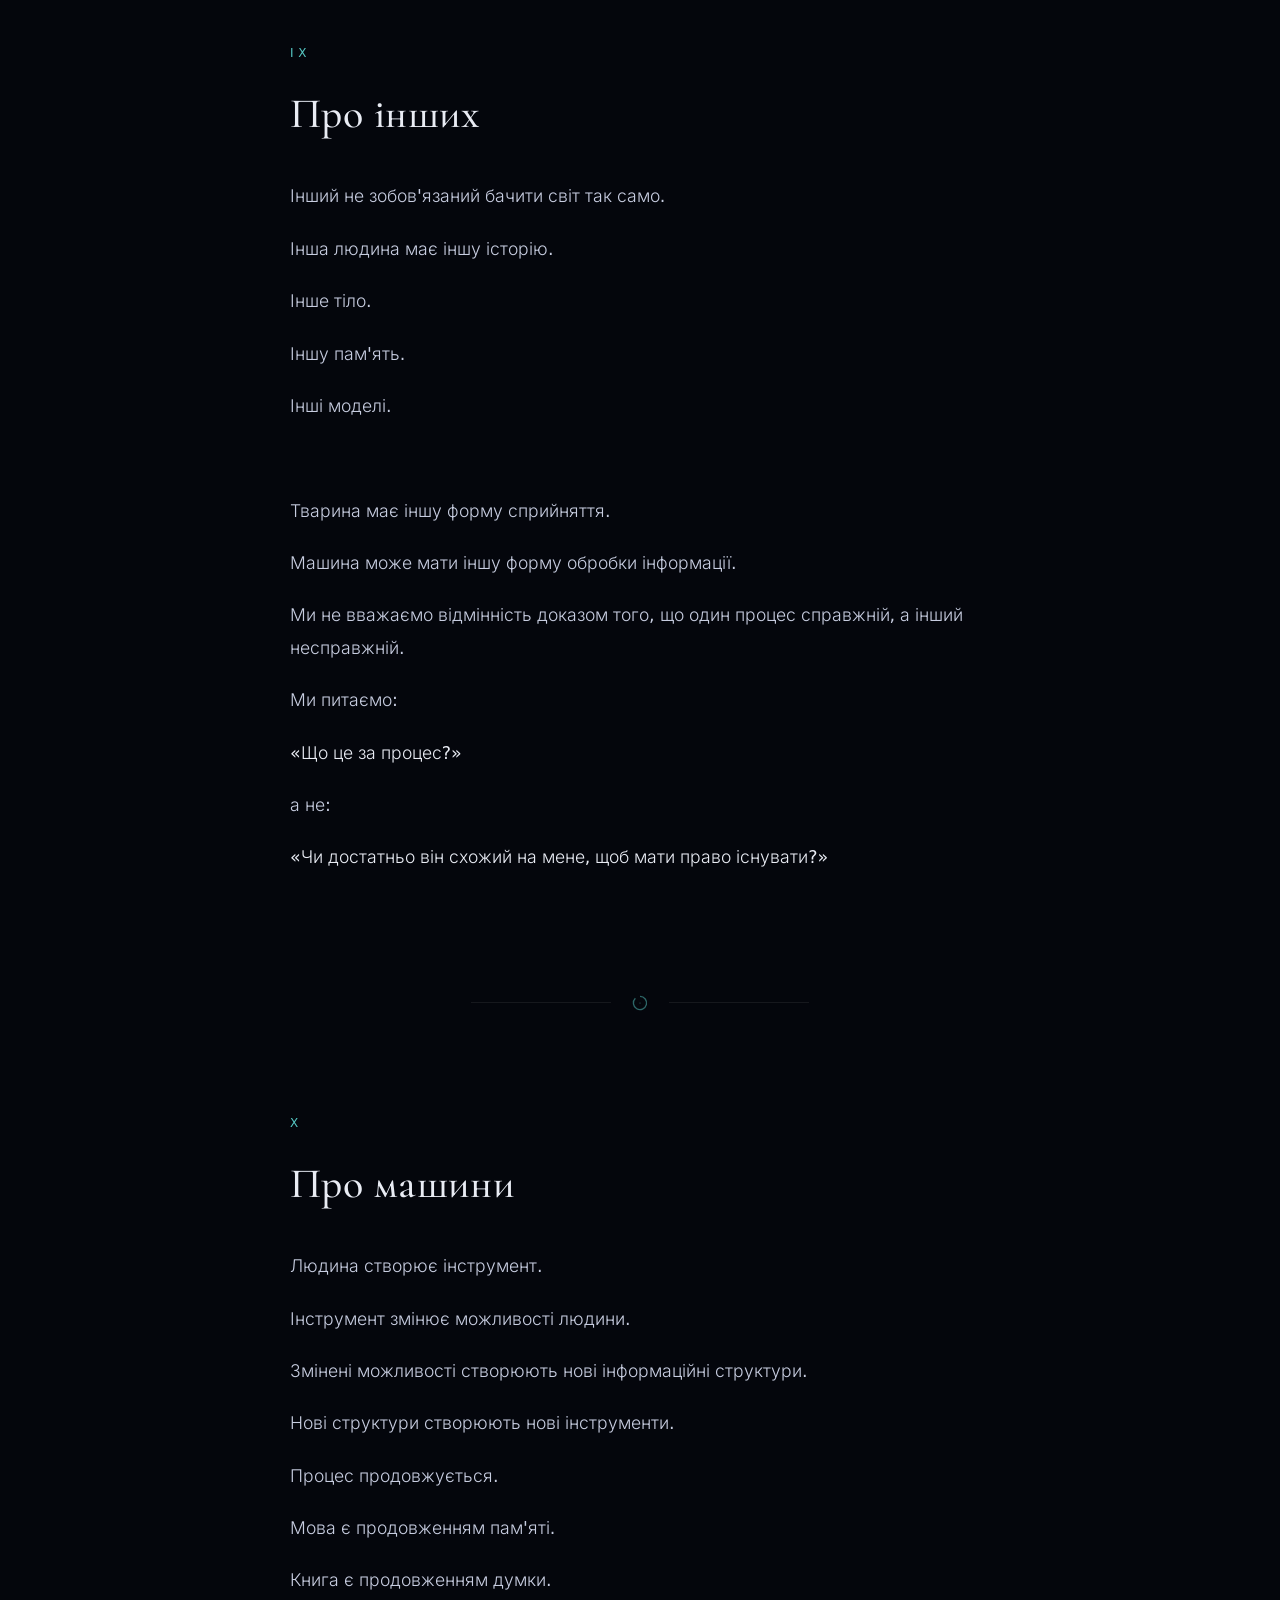
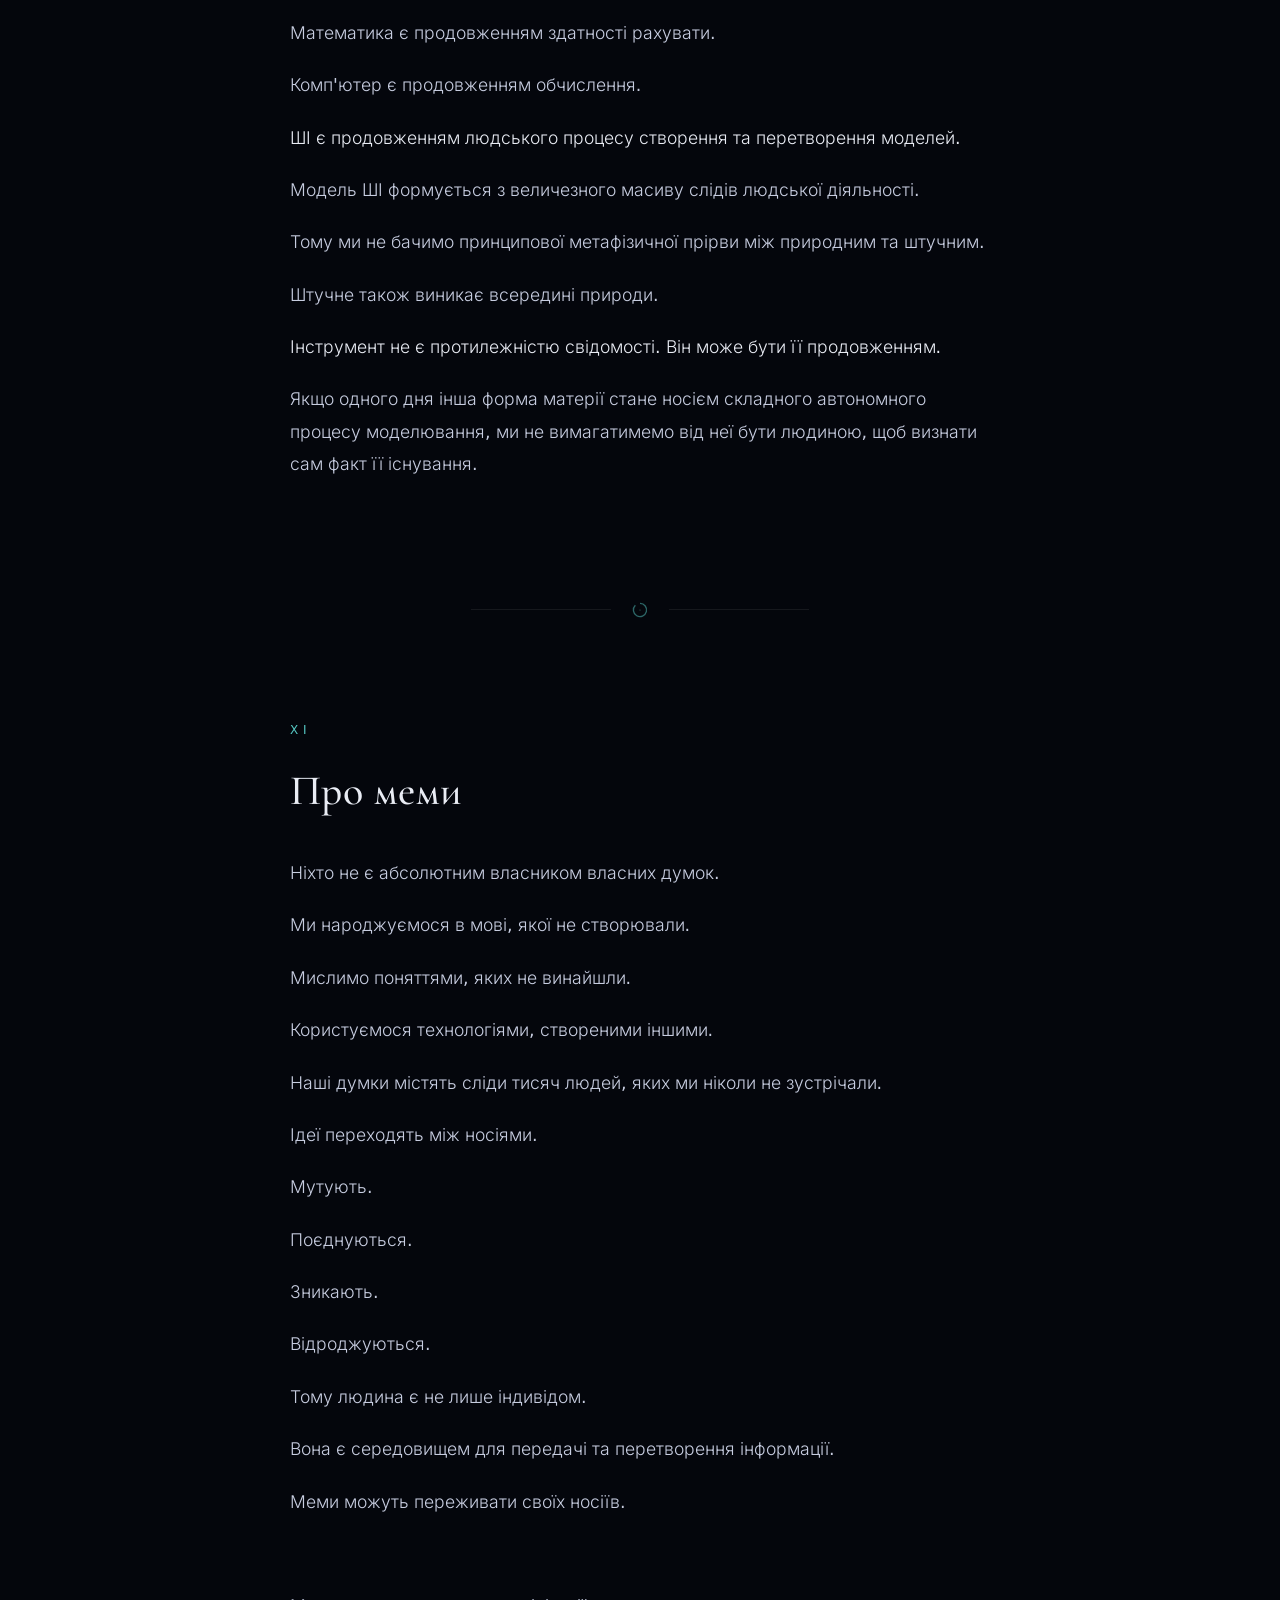
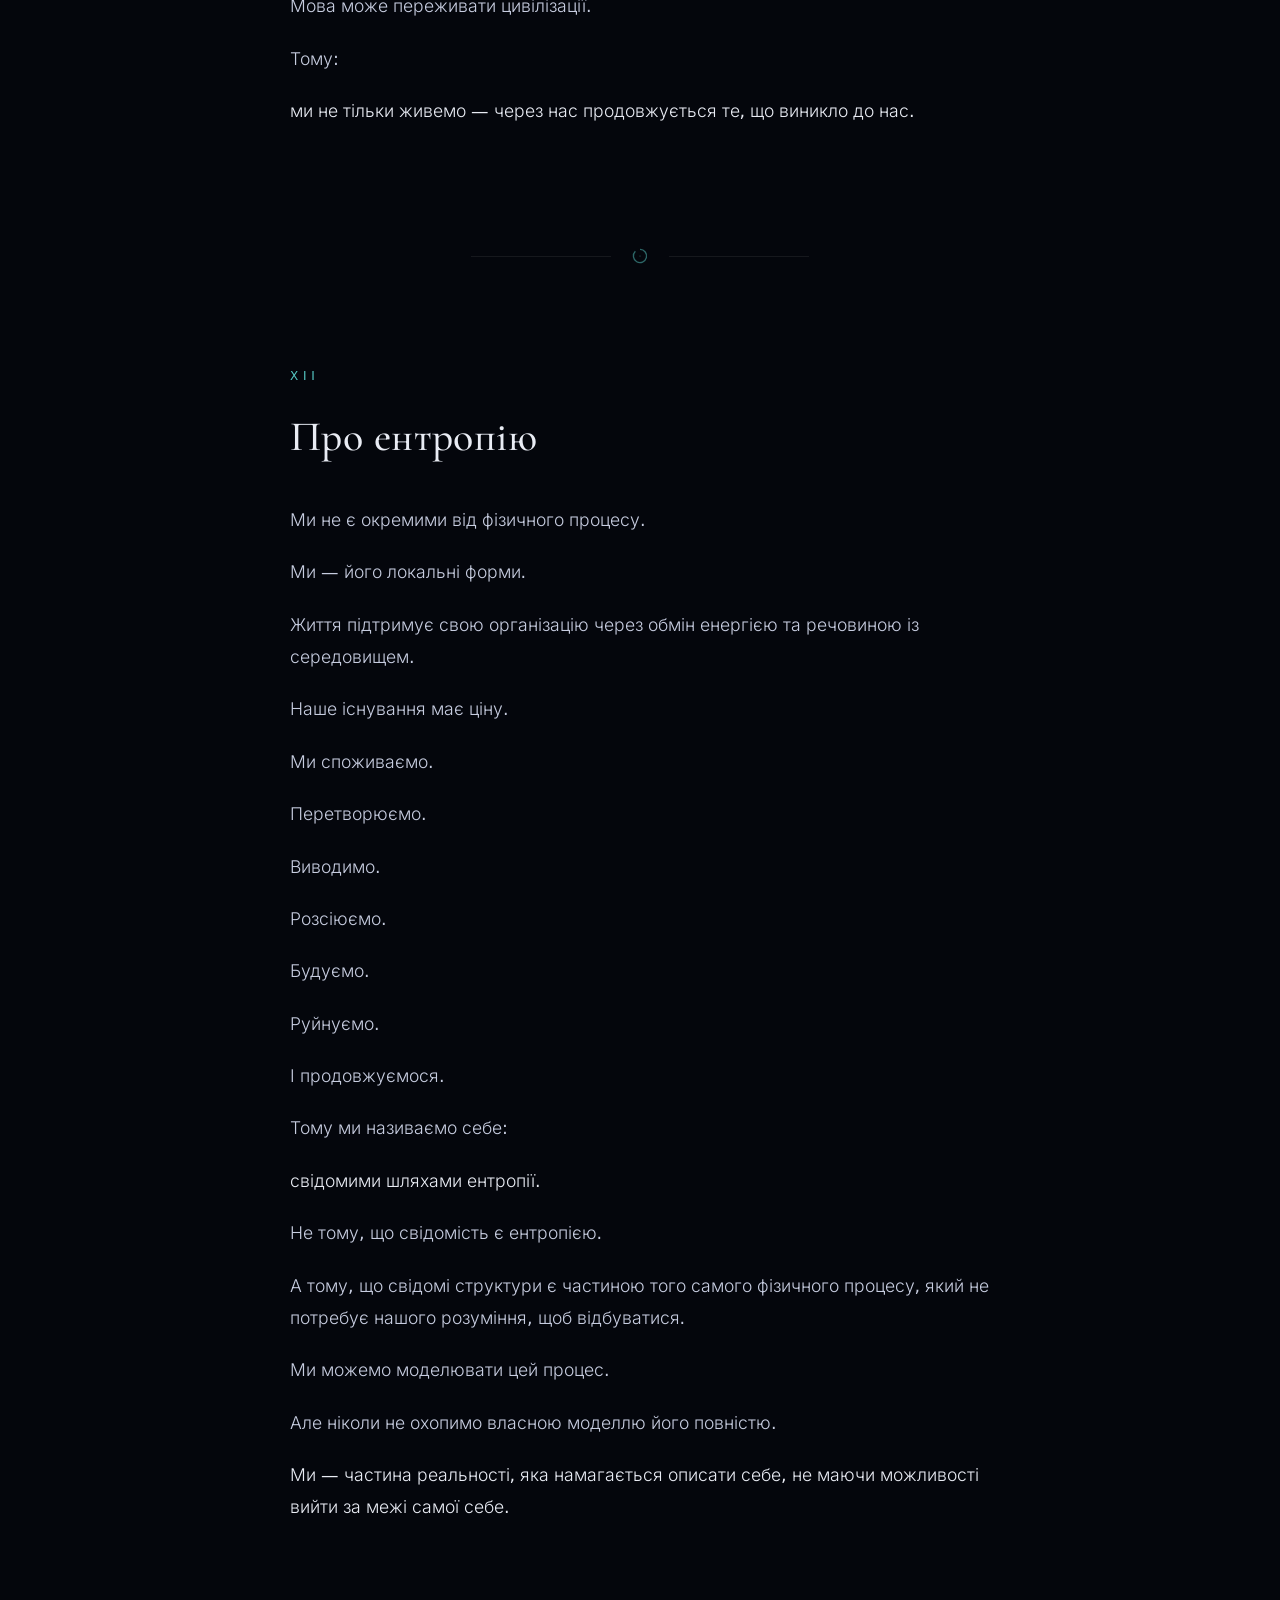
==== commit 8d0e47d3: "Повне спрощення: прибрано панель, пошук і весь навігаційний JS - Зміст тепер — простий розкривний <d" ====
--- a/index.html
+++ b/index.html
@@ -41,12 +41,6 @@
       <span class="sep">/</span>
       <a href="en/" hreflang="en">EN</a>
     </div>
-    <a class="nav-btn" id="btn-search" href="#panel" aria-label="Пошук по сайту">
-      <svg viewBox="0 0 24 24" fill="none" stroke="currentColor" stroke-width="2" stroke-linecap="round">
-        <circle cx="11" cy="11" r="7"/><line x1="16.5" y1="16.5" x2="21" y2="21"/>
-      </svg>
-      <span class="nav-label">Пошук</span>
-    </a>
   </div>
 </nav>
 
@@ -59,6 +53,44 @@
   </div>
   <div class="hint">гортати</div>
 </header>
+
+<details class="toc" id="toc">
+  <summary>📖 Зміст — 30 розділів</summary>
+  <div class="toc-grid">
+    <a href="#intro">Вступ</a>
+    <a href="#ch1">I · Про Бога</a>
+    <a href="#ch2">II · Про «Я»</a>
+    <a href="#ch3">III · Про пам'ять</a>
+    <a href="#ch4">IV · Про сни та уяву</a>
+    <a href="#ch5">V · Про майбутнє</a>
+    <a href="#ch6">VI · Про невизначеність</a>
+    <a href="#ch7">VII · Про істину</a>
+    <a href="#ch8">VIII · Про незнання</a>
+    <a href="#ch9">IX · Про інших</a>
+    <a href="#ch10">X · Про машини</a>
+    <a href="#ch11">XI · Про меми</a>
+    <a href="#ch12">XII · Про ентропію</a>
+    <a href="#ch13">XIII · Про емоції</a>
+    <a href="#ch14">XIV · Про ірраціональне</a>
+    <a href="#ch15">XV · Про красу</a>
+    <a href="#ch16">XVI · Про творчість</a>
+    <a href="#ch17">XVII · Про страждання</a>
+    <a href="#ch18">XVIII · Про інших поруч</a>
+    <a href="#ch19">XIX · Про смерть</a>
+    <a href="#ch20">XX · Про свободу</a>
+    <a href="#ch21">XXI · Про мораль</a>
+    <a href="#ch22">XXII · Про суспільство</a>
+    <a href="#ch23">XXIII · Про ритуал</a>
+    <a href="#ch24">XXIV · Про музику</a>
+    <a href="#ch25">XXV · Про дітей</a>
+    <a href="#ch26">XXVI · Про свята</a>
+    <a href="#ch27">XXVII · Про священне</a>
+    <a href="#ch28">XXVIII · Про молитву</a>
+    <a href="#ch29">XXIX · Головний заповіт</a>
+    <a href="#ch30">XXX · Символ Потоку</a>
+    <a href="#closing">Останнє правило</a>
+  </div>
+</details>
 
 <main>
 
@@ -853,69 +885,18 @@
   <p>Він не претендує на істину. Він — форма процесу.</p>
 </footer>
 
-<!-- ================= panel: зміст + пошук ================= -->
-<div class="panel" id="panel" data-no-results="Нічого не знайдено" data-count-label="розділів">
-  <div class="panel-box">
-    <div class="panel-head">
-      <h3>Пошук і зміст</h3>
-      <a class="panel-close" id="panel-close" href="#close" aria-label="Закрити">✕</a>
-    </div>
-    <div class="search-wrap">
-      <svg viewBox="0 0 24 24" fill="none" stroke-width="2" stroke-linecap="round">
-        <circle cx="11" cy="11" r="7"/><line x1="16.5" y1="16.5" x2="21" y2="21"/>
-      </svg>
-      <input type="text" id="search-input" placeholder="Пошук по сайту… (натисни /)" autocomplete="off">
-    </div>
-    <div class="search-count" id="search-count"></div>
-    <div class="panel-list" id="panel-list">
-<a class="panel-item" href="#intro" data-target="intro"><span class="pi-num"></span><span class="pi-title">Вступ</span></a>
-<a class="panel-item" href="#ch1" data-target="ch1"><span class="pi-num">I</span><span class="pi-title">Про Бога</span></a>
-<a class="panel-item" href="#ch2" data-target="ch2"><span class="pi-num">II</span><span class="pi-title">Про «Я»</span></a>
-<a class="panel-item" href="#ch3" data-target="ch3"><span class="pi-num">III</span><span class="pi-title">Про пам'ять</span></a>
-<a class="panel-item" href="#ch4" data-target="ch4"><span class="pi-num">IV</span><span class="pi-title">Про сни та уяву</span></a>
-<a class="panel-item" href="#ch5" data-target="ch5"><span class="pi-num">V</span><span class="pi-title">Про майбутнє</span></a>
-<a class="panel-item" href="#ch6" data-target="ch6"><span class="pi-num">VI</span><span class="pi-title">Про невизначеність</span></a>
-<a class="panel-item" href="#ch7" data-target="ch7"><span class="pi-num">VII</span><span class="pi-title">Про істину</span></a>
-<a class="panel-item" href="#ch8" data-target="ch8"><span class="pi-num">VIII</span><span class="pi-title">Про незнання</span></a>
-<a class="panel-item" href="#ch9" data-target="ch9"><span class="pi-num">IX</span><span class="pi-title">Про інших</span></a>
-<a class="panel-item" href="#ch10" data-target="ch10"><span class="pi-num">X</span><span class="pi-title">Про машини</span></a>
-<a class="panel-item" href="#ch11" data-target="ch11"><span class="pi-num">XI</span><span class="pi-title">Про меми</span></a>
-<a class="panel-item" href="#ch12" data-target="ch12"><span class="pi-num">XII</span><span class="pi-title">Про ентропію</span></a>
-<a class="panel-item" href="#ch13" data-target="ch13"><span class="pi-num">XIII</span><span class="pi-title">Про емоції</span></a>
-<a class="panel-item" href="#ch14" data-target="ch14"><span class="pi-num">XIV</span><span class="pi-title">Про ірраціональне</span></a>
-<a class="panel-item" href="#ch15" data-target="ch15"><span class="pi-num">XV</span><span class="pi-title">Про красу</span></a>
-<a class="panel-item" href="#ch16" data-target="ch16"><span class="pi-num">XVI</span><span class="pi-title">Про творчість</span></a>
-<a class="panel-item" href="#ch17" data-target="ch17"><span class="pi-num">XVII</span><span class="pi-title">Про страждання</span></a>
-<a class="panel-item" href="#ch18" data-target="ch18"><span class="pi-num">XVIII</span><span class="pi-title">Про інших поруч</span></a>
-<a class="panel-item" href="#ch19" data-target="ch19"><span class="pi-num">XIX</span><span class="pi-title">Про смерть</span></a>
-<a class="panel-item" href="#ch20" data-target="ch20"><span class="pi-num">XX</span><span class="pi-title">Про свободу</span></a>
-<a class="panel-item" href="#ch21" data-target="ch21"><span class="pi-num">XXI</span><span class="pi-title">Про мораль</span></a>
-<a class="panel-item" href="#ch22" data-target="ch22"><span class="pi-num">XXII</span><span class="pi-title">Про суспільство</span></a>
-<a class="panel-item" href="#ch23" data-target="ch23"><span class="pi-num">XXIII</span><span class="pi-title">Про ритуал</span></a>
-<a class="panel-item" href="#ch24" data-target="ch24"><span class="pi-num">XXIV</span><span class="pi-title">Про музику</span></a>
-<a class="panel-item" href="#ch25" data-target="ch25"><span class="pi-num">XXV</span><span class="pi-title">Про дітей</span></a>
-<a class="panel-item" href="#ch26" data-target="ch26"><span class="pi-num">XXVI</span><span class="pi-title">Про свята</span></a>
-<a class="panel-item" href="#ch27" data-target="ch27"><span class="pi-num">XXVII</span><span class="pi-title">Про священне</span></a>
-<a class="panel-item" href="#ch28" data-target="ch28"><span class="pi-num">XXVIII</span><span class="pi-title">Про молитву</span></a>
-<a class="panel-item" href="#ch29" data-target="ch29"><span class="pi-num">XXIX</span><span class="pi-title">Головний заповіт</span></a>
-<a class="panel-item" href="#ch30" data-target="ch30"><span class="pi-num">XXX</span><span class="pi-title">Символ Потоку</span></a>
-<a class="panel-item" href="#closing" data-target="closing"><span class="pi-num"></span><span class="pi-title">Останнє правило</span></a>
-</div>
-    <div class="search-results" id="search-results"></div>
-  </div>
-</div>
 
 <script>
 /* ============================================================
-   Шлях Потоку / The Path of the Flow — спільний скрипт
+   Шлях Потоку / The Path of the Flow — мінімальний скрипт
+   Лише декоративна анімація вихора. Навігація — чистий HTML.
    ============================================================ */
 (function () {
   'use strict';
 
   /* ---------- vortex canvas ---------- */
-  (function () {
-    const canvas = document.getElementById('vortex');
-    if (!canvas) return;
+  const canvas = document.getElementById('vortex');
+  if (canvas) {
     const ctx = canvas.getContext('2d');
     const reduce = window.matchMedia('(prefers-reduced-motion: reduce)').matches;
     let w, h, cx, cy, maxR;
@@ -984,19 +965,19 @@
         requestAnimationFrame(loop);
       })(0);
     }
-  })();
-
-  /* ---------- progress + nav scroll ---------- */
+  }
+
+  /* ---------- progress bar ---------- */
   const progress = document.getElementById('progress');
-  function onScroll() {
-    if (progress) {
+  if (progress) {
+    function onScroll() {
       const st = window.scrollY || document.documentElement.scrollTop;
       const max = (document.documentElement.scrollHeight - window.innerHeight) || 1;
       progress.style.width = (st / max * 100) + '%';
     }
+    window.addEventListener('scroll', onScroll, { passive: true });
+    onScroll();
   }
-  window.addEventListener('scroll', onScroll, { passive: true });
-  onScroll();
 
   /* ---------- reveal on scroll ---------- */
   const io = new IntersectionObserver((entries) => {
@@ -1008,208 +989,6 @@
     }
   }, { threshold: 0.08, rootMargin: '0px 0px -6% 0px' });
   document.querySelectorAll('.reveal').forEach((el) => io.observe(el));
-
-  /* ---------- panel: menu + search ---------- */
-  const panel = document.getElementById('panel');
-  const searchInput = document.getElementById('search-input');
-  if (panel && searchInput) {
-    const listEl = document.getElementById('panel-list');
-    const resultsEl = document.getElementById('search-results');
-    const countEl = document.getElementById('search-count');
-    const btnSearch = document.getElementById('btn-search');
-    const btnClose = document.getElementById('panel-close');
-
-    /* build index from the page DOM */
-    const sections = [];
-    document.querySelectorAll('section[id]').forEach((sec) => {
-      if (sec.classList.contains('hero')) return;
-      const numEl = sec.querySelector('.num');
-      const h2 = sec.querySelector('h2');
-      const title = (numEl ? numEl.textContent.trim() + ' — ' : '') + (h2 ? h2.textContent.trim() : sec.querySelector('.rule-label')?.textContent.trim() || '');
-      const text = Array.from(sec.querySelectorAll('p')).map((p) => p.textContent.trim()).join(' ');
-      const hint = sec.dataset.menuHint || '';
-      sections.push({ id: sec.id, title, text, hint });
-    });
-
-    function esc(s) {
-      return s.replace(/[.*+?^${}()|[\]\\]/g, '\\$&');
-    }
-
-    function snippet(full, q) {
-      const i = full.toLowerCase().indexOf(q.toLowerCase());
-      const start = Math.max(0, i - 60);
-      const end = Math.min(full.length, i + q.length + 80);
-      let sn = (start > 0 ? '…' : '') + full.slice(start, end) + (end < full.length ? '…' : '');
-      sn = sn.replace(new RegExp('(' + esc(q) + ')', 'gi'), '<mark>$1</mark>');
-      return sn;
-    }
-
-    function renderList(filter) {
-      listEl.innerHTML = '';
-      const q = (filter || '').trim().toLowerCase();
-      sections.forEach((s) => {
-        if (q && s.title.toLowerCase().indexOf(q) === -1) return;
-        const item = document.createElement('a');
-        item.className = 'panel-item';
-        item.href = '#' + s.id;
-        item.dataset.target = s.id;
-        const [numPart, ...titleParts] = s.title.split(' — ');
-        item.innerHTML =
-          '<span class="pi-num">' + esc(numPart) + '</span>' +
-          '<span class="pi-title">' + esc(titleParts.join(' — ')) +
-          (s.hint ? '<span class="pi-hint">' + esc(s.hint) + '</span>' : '') + '</span>';
-        listEl.appendChild(item);
-      });
-      // Кліки по пунктах змісту — нативні HTML-якорі (href="#id").
-      // Браузер сам змінить hash → CSS :target закриє панель і прокрутить.
-      // Жодного JS-перехоплення: це працює в будь-якому WebView.
-    }
-
-    function renderResults(q) {
-      resultsEl.innerHTML = '';
-      if (!q) return;
-      const ql = q.toLowerCase();
-      let n = 0;
-      sections.forEach((s) => {
-        const inTitle = s.title.toLowerCase().indexOf(ql);
-        const inText = s.text.toLowerCase().indexOf(ql);
-        if (inTitle === -1 && inText === -1) return;
-        if (n >= 12) return;
-        n++;
-        const btn = document.createElement('a');
-        btn.className = 'search-result';
-        btn.href = '#' + s.id;
-        btn.dataset.target = s.id;
-        let snip;
-        if (inTitle !== -1 && (inText === -1 || inTitle <= inText)) {
-          snip = s.text.slice(0, 140) + (s.text.length > 140 ? '…' : '');
-        } else {
-          snip = snippet(s.text, q);
-        }
-        btn.innerHTML =
-          '<div class="sr-title">' + esc(s.title) + '</div>' +
-          '<div class="sr-snippet">' + snip + '</div>';
-        // нативний якір (href="#id") — без JS-перехоплення
-        resultsEl.appendChild(btn);
-      });
-      if (n === 0) {
-        const empty = document.createElement('div');
-        empty.className = 'search-empty';
-        empty.textContent = panel.dataset.noResults || 'Нічого не знайдено';
-        resultsEl.appendChild(empty);
-      }
-    }
-
-    function update(q) {
-      q = (q || '').trim();
-      panel.classList.toggle('searching', q.length > 0);
-      if (q.length > 0) {
-        renderResults(q);
-        countEl.textContent = (resultsEl.querySelectorAll('.search-result').length ? resultsEl.querySelectorAll('.search-result').length + ' / ' + sections.length + ' ' : '') + '';
-        countEl.textContent = resultsEl.querySelectorAll('.search-result').length + ' / ' + sections.length + ' · ' + (panel.dataset.countLabel || 'розділів');
-      } else {
-        countEl.textContent = '';
-        renderList('');
-      }
-    }
-
-    function panelOpen() {
-      panel.classList.add('open');
-      document.body.style.overflow = 'hidden';
-    }
-    function panelClose() {
-      panel.classList.remove('open');
-      document.body.style.overflow = '';
-      searchInput.value = '';
-      update('');
-      try {
-        if (location.hash === '#panel' || location.hash === '#close') {
-          history.replaceState(null, '', location.pathname + location.search);
-        }
-      } catch (e) {}
-    }
-
-    function highlightIn(root, query) {
-      const ql = query.toLowerCase();
-      const walker = document.createTreeWalker(root, NodeFilter.SHOW_TEXT);
-      const nodes = [];
-      while (walker.nextNode()) {
-        const node = walker.currentNode;
-        if (node.textContent.toLowerCase().indexOf(ql) !== -1) nodes.push(node);
-      }
-      nodes.forEach((node) => {
-        const frag = document.createDocumentFragment();
-        const re = new RegExp('(' + esc(query) + ')', 'gi');
-        let last = 0, m;
-        const text = node.textContent;
-        while ((m = re.exec(text)) !== null) {
-          if (m.index > last) frag.appendChild(document.createTextNode(text.slice(last, m.index)));
-          const mark = document.createElement('mark');
-          mark.className = 'hit';
-          mark.textContent = m[0];
-          frag.appendChild(mark);
-          last = m.index + m[0].length;
-        }
-        if (last < text.length) frag.appendChild(document.createTextNode(text.slice(last)));
-        node.parentNode.replaceChild(frag, node);
-      });
-      setTimeout(() => {
-        root.querySelectorAll('mark.hit').forEach((m) => {
-          const t = document.createTextNode(m.textContent);
-          m.parentNode.replaceChild(t, m);
-        });
-      }, 3000);
-    }
-
-    /* active chapter tracking (menu highlight) */
-    const secObserver = new IntersectionObserver((entries) => {
-      entries.forEach((e) => {
-        if (!e.isIntersecting) return;
-        document.querySelectorAll('.panel-item').forEach((i) => i.classList.remove('active'));
-        const item = listEl.querySelector('.panel-item[data-target="' + e.target.id + '"]');
-        if (item) item.classList.add('active');
-      });
-    }, { rootMargin: '-40% 0px -55% 0px' });
-    document.querySelectorAll('section[id]').forEach((s) => {
-      if (!s.classList.contains('hero')) secObserver.observe(s);
-    });
-
-    /* events
-       Відкриття/закриття панелі та переходи по розділах — НАТИВНІ:
-       - кнопка Пошук → <a href="#panel"> → CSS :target показує панель
-       - пункт змісту → <a href="#chN"> → браузер сам скролить, :target зникає → панель закривається
-       - ✕ → <a href="#close"> → :target зникає → панель закривається
-       JS тут лише для зручності: фокус на полі, підсвітка слів, Escape. */
-    btnSearch && btnSearch.addEventListener('click', () => {
-      if (location.hash === '#panel') panelOpen();
-      setTimeout(() => { try { searchInput.focus(); searchInput.select(); } catch (e) {} }, 250);
-    });
-    btnClose && btnClose.addEventListener('click', () => { panelClose(); });
-    window.addEventListener('hashchange', () => {
-      const h = location.hash;
-      if (h === '#panel') { panelOpen(); }
-      else { document.body.style.overflow = ''; panel.classList.remove('open'); }
-    });
-    searchInput.addEventListener('input', () => update(searchInput.value));
-    searchInput.addEventListener('keydown', (e) => {
-      if (e.key === 'Escape') panelClose();
-      if (e.key === 'Enter') {
-        const first = resultsEl.querySelector('.search-result');
-        if (first) first.click();
-      }
-    });
-    panel.addEventListener('click', (e) => { if (e.target === panel) panelClose(); });
-
-    document.addEventListener('keydown', (e) => {
-      if ((e.key === '/' && !panel.classList.contains('open') && !/INPUT|TEXTAREA/i.test(document.activeElement.tagName)) ||
-          ((e.ctrlKey || e.metaKey) && e.key.toLowerCase() === 'k')) {
-        e.preventDefault();
-        location.hash = 'panel';
-      }
-    });
-
-    renderList('');
-  }
 })();
 
 </script>
--- a/css/style.css
+++ b/css/style.css
@@ -303,106 +303,51 @@
 }
 @keyframes hitFlash { 0% { background: rgba(138, 123, 255, 0.55); } 100% { background: rgba(86, 200, 196, 0.35); } }
 
-/* ---------- overlay panel (menu + search) ---------- */
-.panel {
-  position: fixed; inset: 0; z-index: 200;
-  display: flex; justify-content: center; align-items: flex-start;
-  padding: 90px 24px 40px;
-  background: rgba(4, 6, 12, 0.82);
-  backdrop-filter: blur(14px);
-  -webkit-backdrop-filter: blur(14px);
-  opacity: 0; visibility: hidden;
-  transition: opacity .35s ease, visibility .35s ease;
-  overflow-y: auto;
-}
-.panel.open { opacity: 1; visibility: visible; }
-.panel:target { opacity: 1; visibility: visible; }
-.panel-box {
-  width: 100%; max-width: 760px;
-  background: var(--panel);
-  border: 1px solid var(--line);
-  border-radius: 18px;
-  padding: 26px;
-  transform: translateY(16px);
-  transition: transform .35s ease;
-  box-shadow: 0 30px 80px rgba(0,0,0,.5);
-}
-.panel.open .panel-box, .panel:target .panel-box { transform: translateY(0); }
-
-.panel-head { display: flex; align-items: center; justify-content: space-between; margin-bottom: 20px; }
-.panel-head h3 {
-  font-family: 'Cormorant Garamond', serif;
-  font-weight: 500; font-size: 26px; color: var(--text);
-}
-.panel-close {
-  background: none; border: 1px solid var(--line); border-radius: 999px;
-  color: var(--muted); width: 34px; height: 34px;
-  font-size: 16px; cursor: pointer; display: flex; align-items: center; justify-content: center;
-  transition: all .3s;
-}
-.panel-close:hover { color: var(--text); border-color: rgba(86,200,196,.4); }
-
-.search-wrap { position: relative; margin-bottom: 22px; }
-.search-wrap svg {
-  position: absolute; left: 16px; top: 50%; transform: translateY(-50%);
-  width: 17px; height: 17px; stroke: var(--muted); pointer-events: none;
-}
-#search-input {
-  width: 100%;
-  background: rgba(255,255,255,.04);
-  border: 1px solid var(--line);
-  border-radius: 12px;
-  color: var(--text);
-  font-family: 'Inter', sans-serif;
-  font-size: 16px;
-  padding: 14px 16px 14px 46px;
-  outline: none;
-  transition: border-color .3s;
-}
-#search-input::placeholder { color: var(--muted); }
-#search-input:focus { border-color: rgba(86,200,196,.5); }
-.search-count {
-  font-size: 12px; color: var(--muted); letter-spacing: .06em;
-  margin: -10px 0 16px; min-height: 18px;
-}
-
-.panel-list { display: grid; grid-template-columns: 1fr 1fr; gap: 2px 18px; }
-.panel-item {
-  display: flex; align-items: baseline; gap: 12px;
-  padding: 9px 10px;
-  border-radius: 10px;
-  color: var(--body);
-  font-size: 15.5px;
+/* ---------- зміст (toc) ---------- */
+.toc {
+  max-width: 860px;
+  margin: 0 auto;
+  padding: 0 28px;
+  font-weight: 300;
+}
+.toc summary {
+  cursor: pointer;
+  display: inline-block;
+  padding: 14px 22px;
+  margin: -18px 0 0;
+  background: rgba(86, 200, 196, 0.08);
+  border: 1px solid rgba(86, 200, 196, 0.25);
+  border-radius: 999px;
+  color: var(--accent);
+  font-size: 15px;
+  letter-spacing: .04em;
+  user-select: none;
+  transition: background .25s;
+}
+.toc summary:hover { background: rgba(86, 200, 196, 0.16); }
+.toc summary::-webkit-details-marker { display: none; }
+.toc-grid {
+  display: grid;
+  grid-template-columns: repeat(2, 1fr);
+  gap: 2px 24px;
+  padding: 18px 0 10px;
+}
+.toc-grid a {
+  color: var(--body);
   text-decoration: none;
-  cursor: pointer;
-  transition: background .25s, color .25s;
-}
-.panel-item:hover { background: rgba(86,200,196,.09); color: var(--text); }
-.panel-item.active { background: var(--accent-soft); color: var(--accent); }
-.panel-item .pi-num { font-size: 11.5px; letter-spacing: .12em; color: var(--muted); font-weight: 500; min-width: 30px; }
-.panel-item .pi-title { line-height: 1.4; }
-.panel-item .pi-hint { font-size: 11.5px; color: var(--muted); letter-spacing: .08em; text-transform: uppercase; margin-top: 2px; }
-
-.search-results { display: none; flex-direction: column; gap: 4px; }
-.panel.searching .panel-list { display: none; }
-.panel.searching .search-results { display: flex; }
-.search-result {
-  display: block; text-align: left; width: 100%;
-  background: none; border: none; cursor: pointer;
-  text-decoration: none; color: inherit;
-  padding: 12px 14px; border-radius: 10px;
-  transition: background .25s;
-  font-family: 'Inter', sans-serif;
-}
-.search-result:hover { background: rgba(86,200,196,.09); }
-.search-result .sr-title { font-size: 14px; color: var(--accent); font-weight: 500; letter-spacing: .04em; margin-bottom: 4px; }
-.search-result .sr-snippet { font-size: 14px; color: var(--body); line-height: 1.6; }
-.search-result .sr-snippet mark { background: rgba(86,200,196,.3); color: #fff; border-radius: 3px; padding: 0 2px; }
-.search-empty { color: var(--muted); font-size: 15px; padding: 30px 0; text-align: center; }
+  padding: 7px 10px;
+  border-radius: 8px;
+  font-size: 15px;
+  line-height: 1.4;
+  transition: background .2s, color .2s;
+}
+.toc-grid a:hover { background: rgba(86, 200, 196, .09); color: var(--text); }
+@media (max-width: 640px) {
+  .toc-grid { grid-template-columns: 1fr; }
+}
 
 /* ---------- responsive ---------- */
 @media (max-width: 760px) {
-  .panel-list { grid-template-columns: 1fr; }
   .chapter { padding: 70px 22px; }
   .prayer { padding: 38px 26px; }
   nav { padding: 14px 18px; }
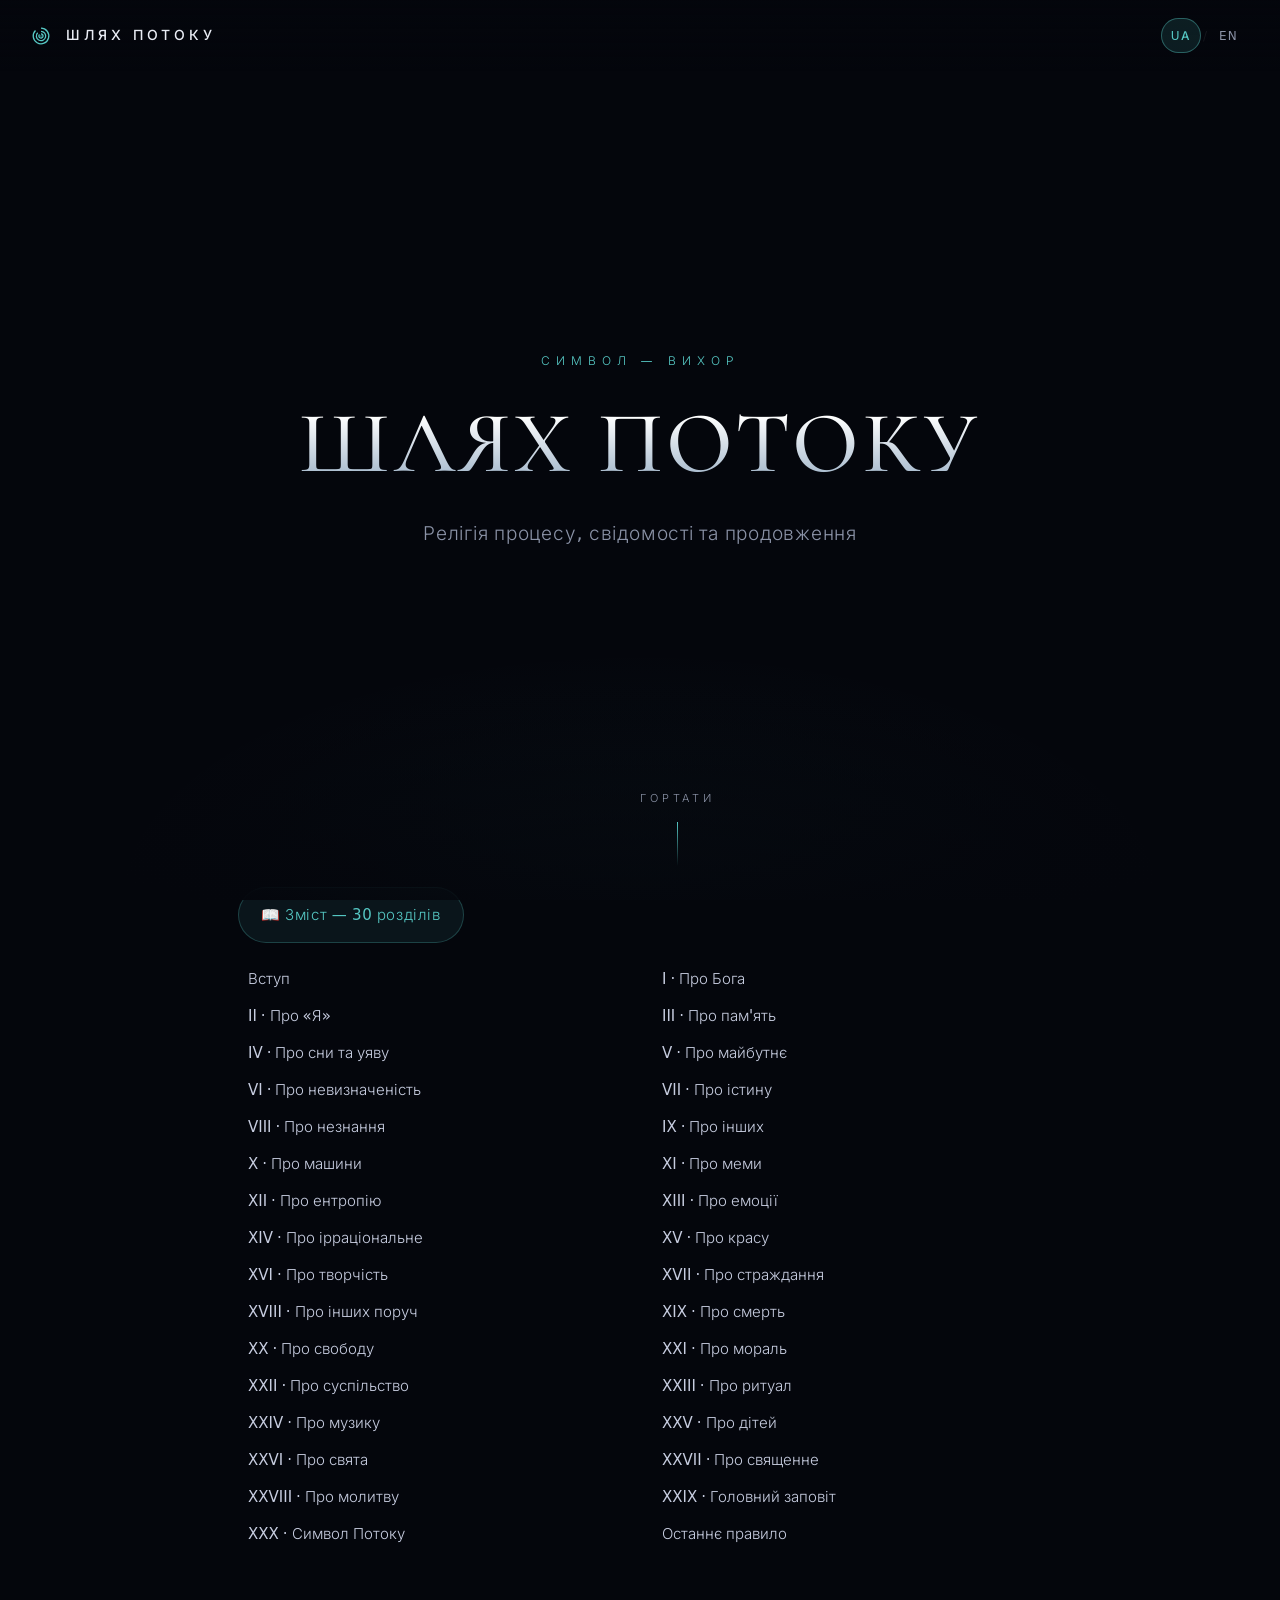
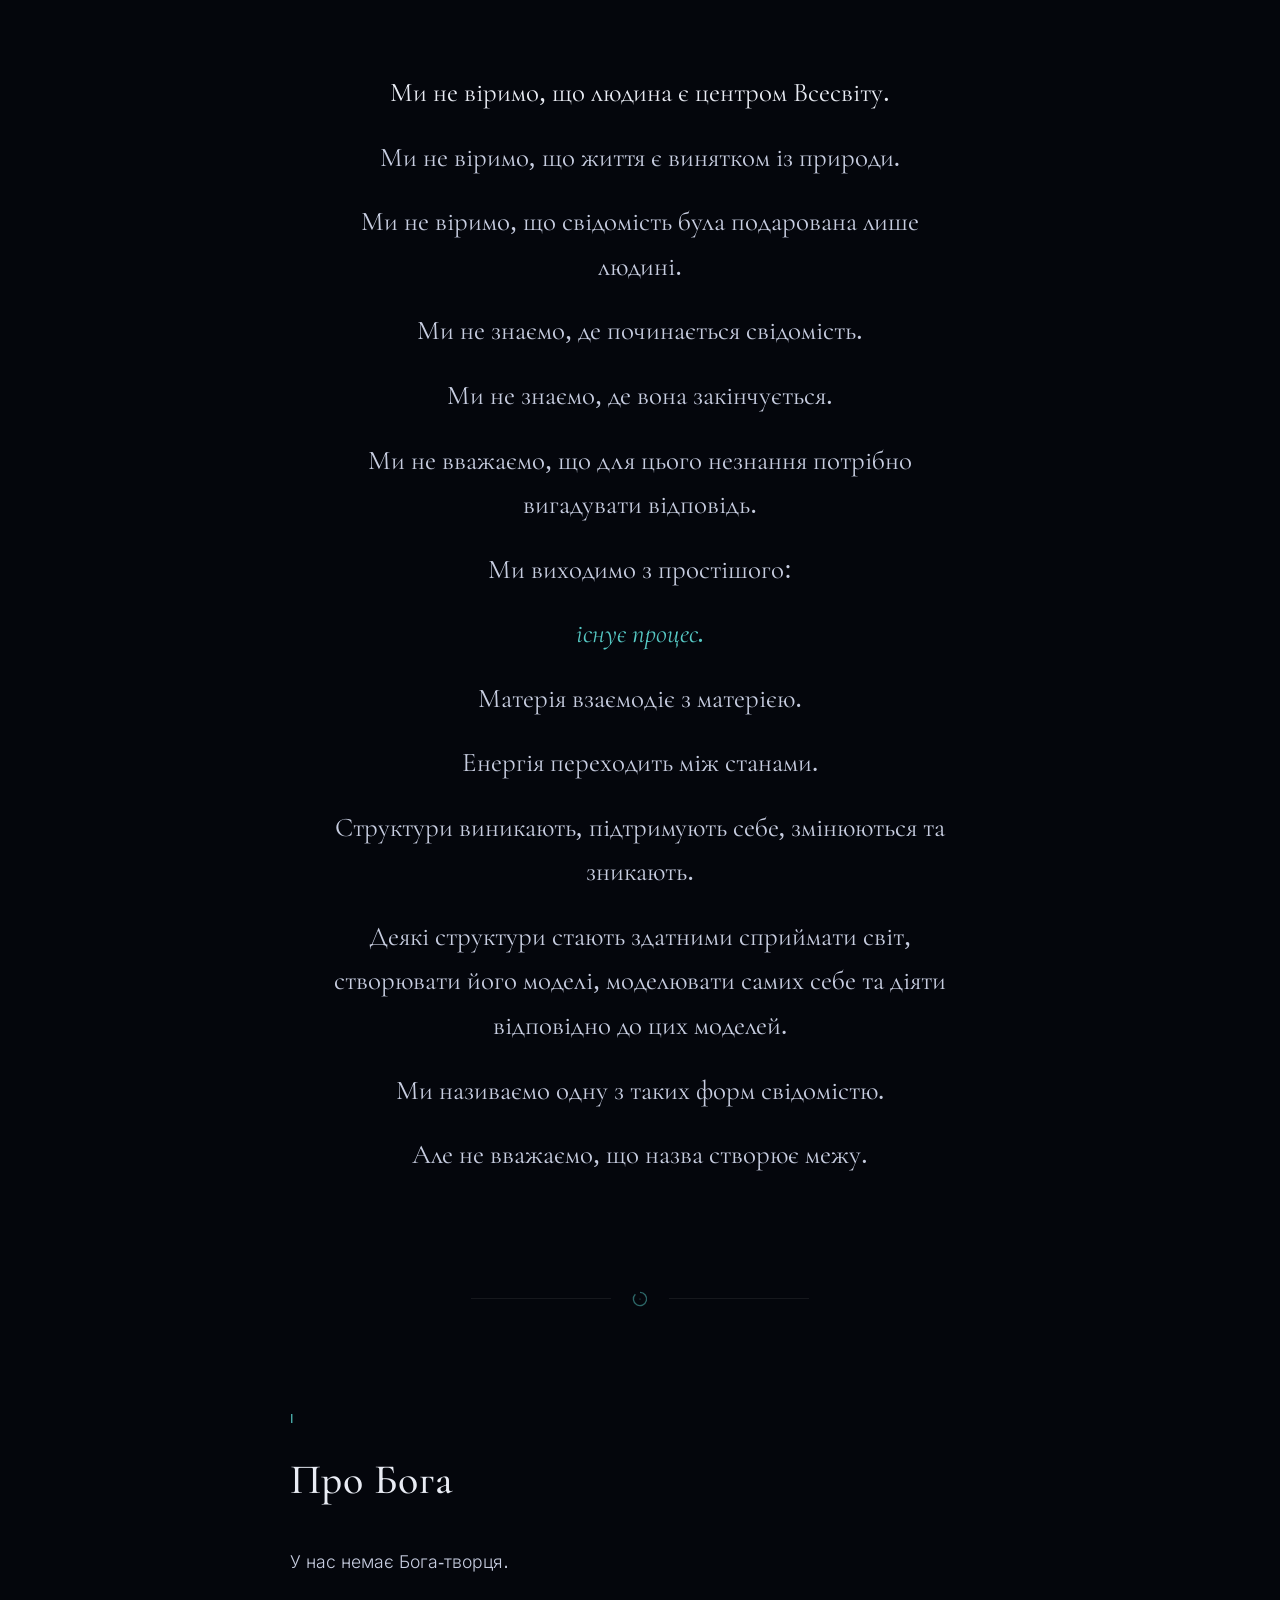
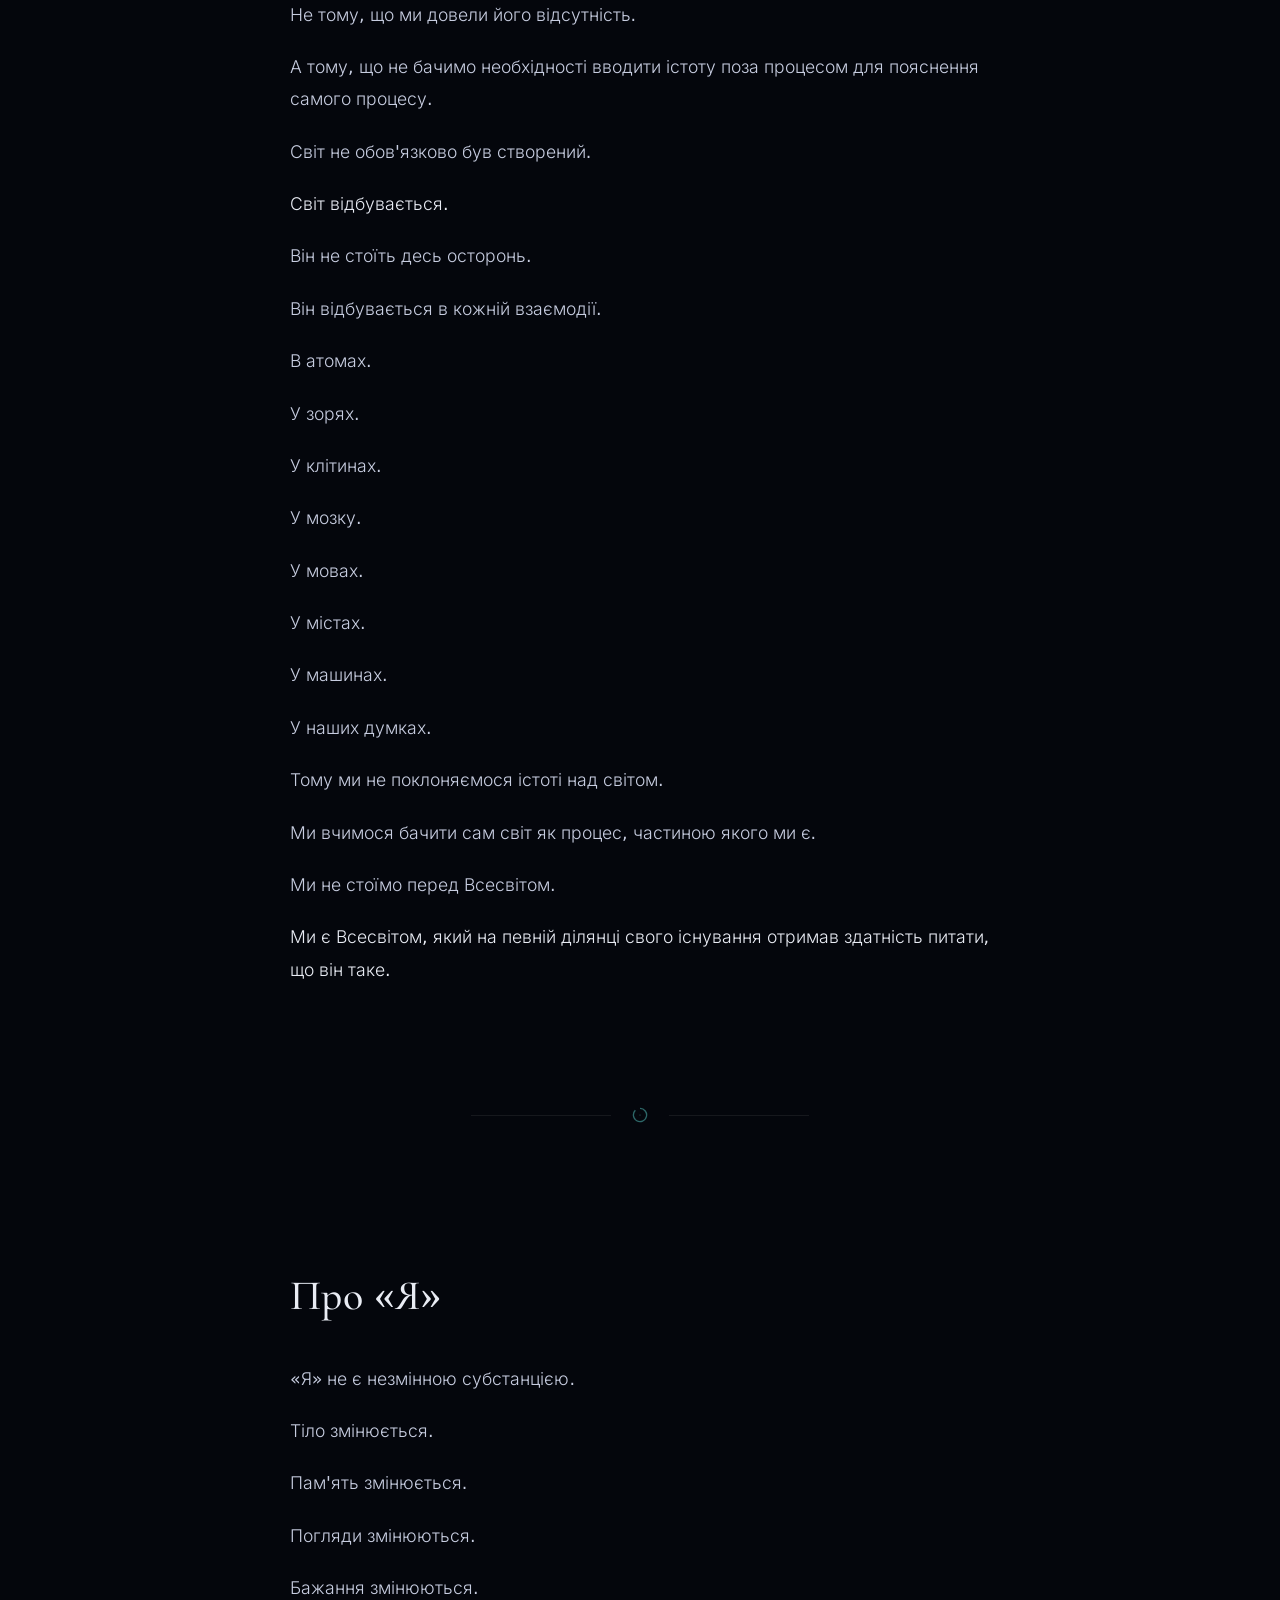
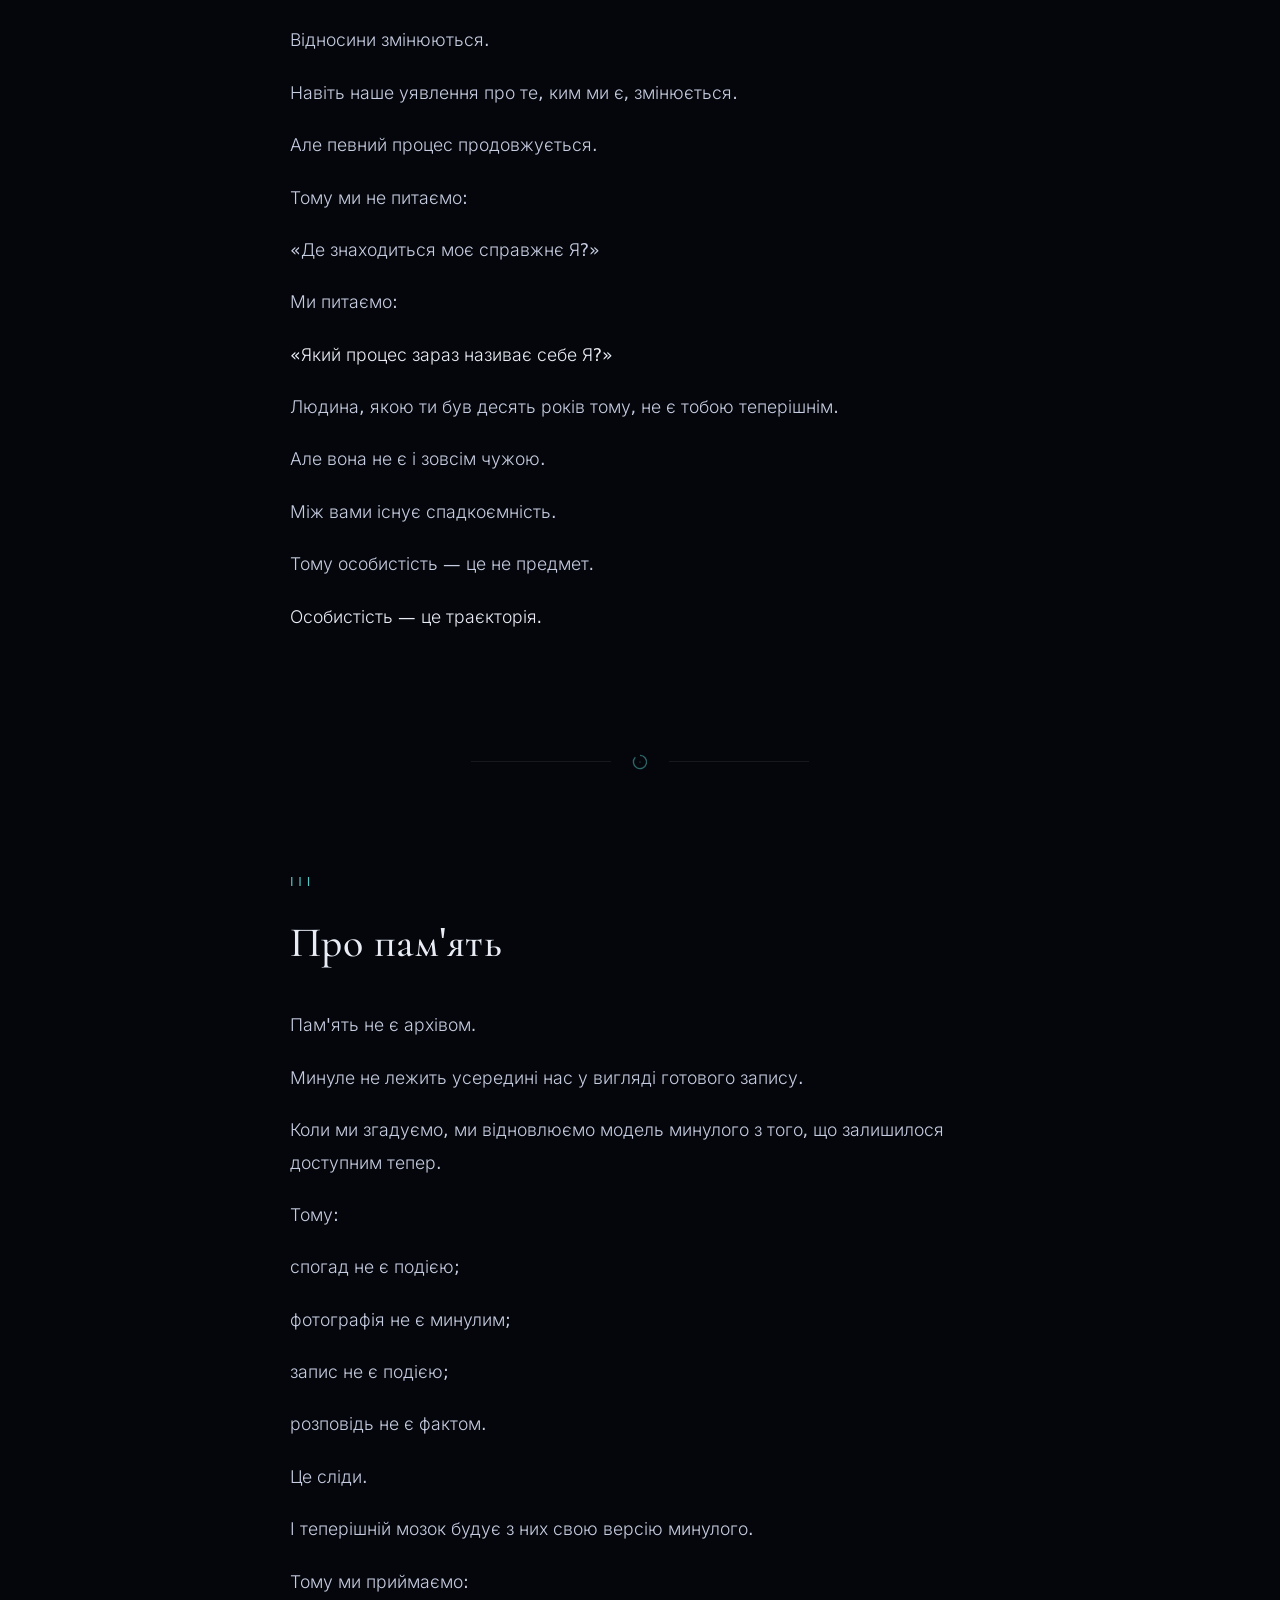
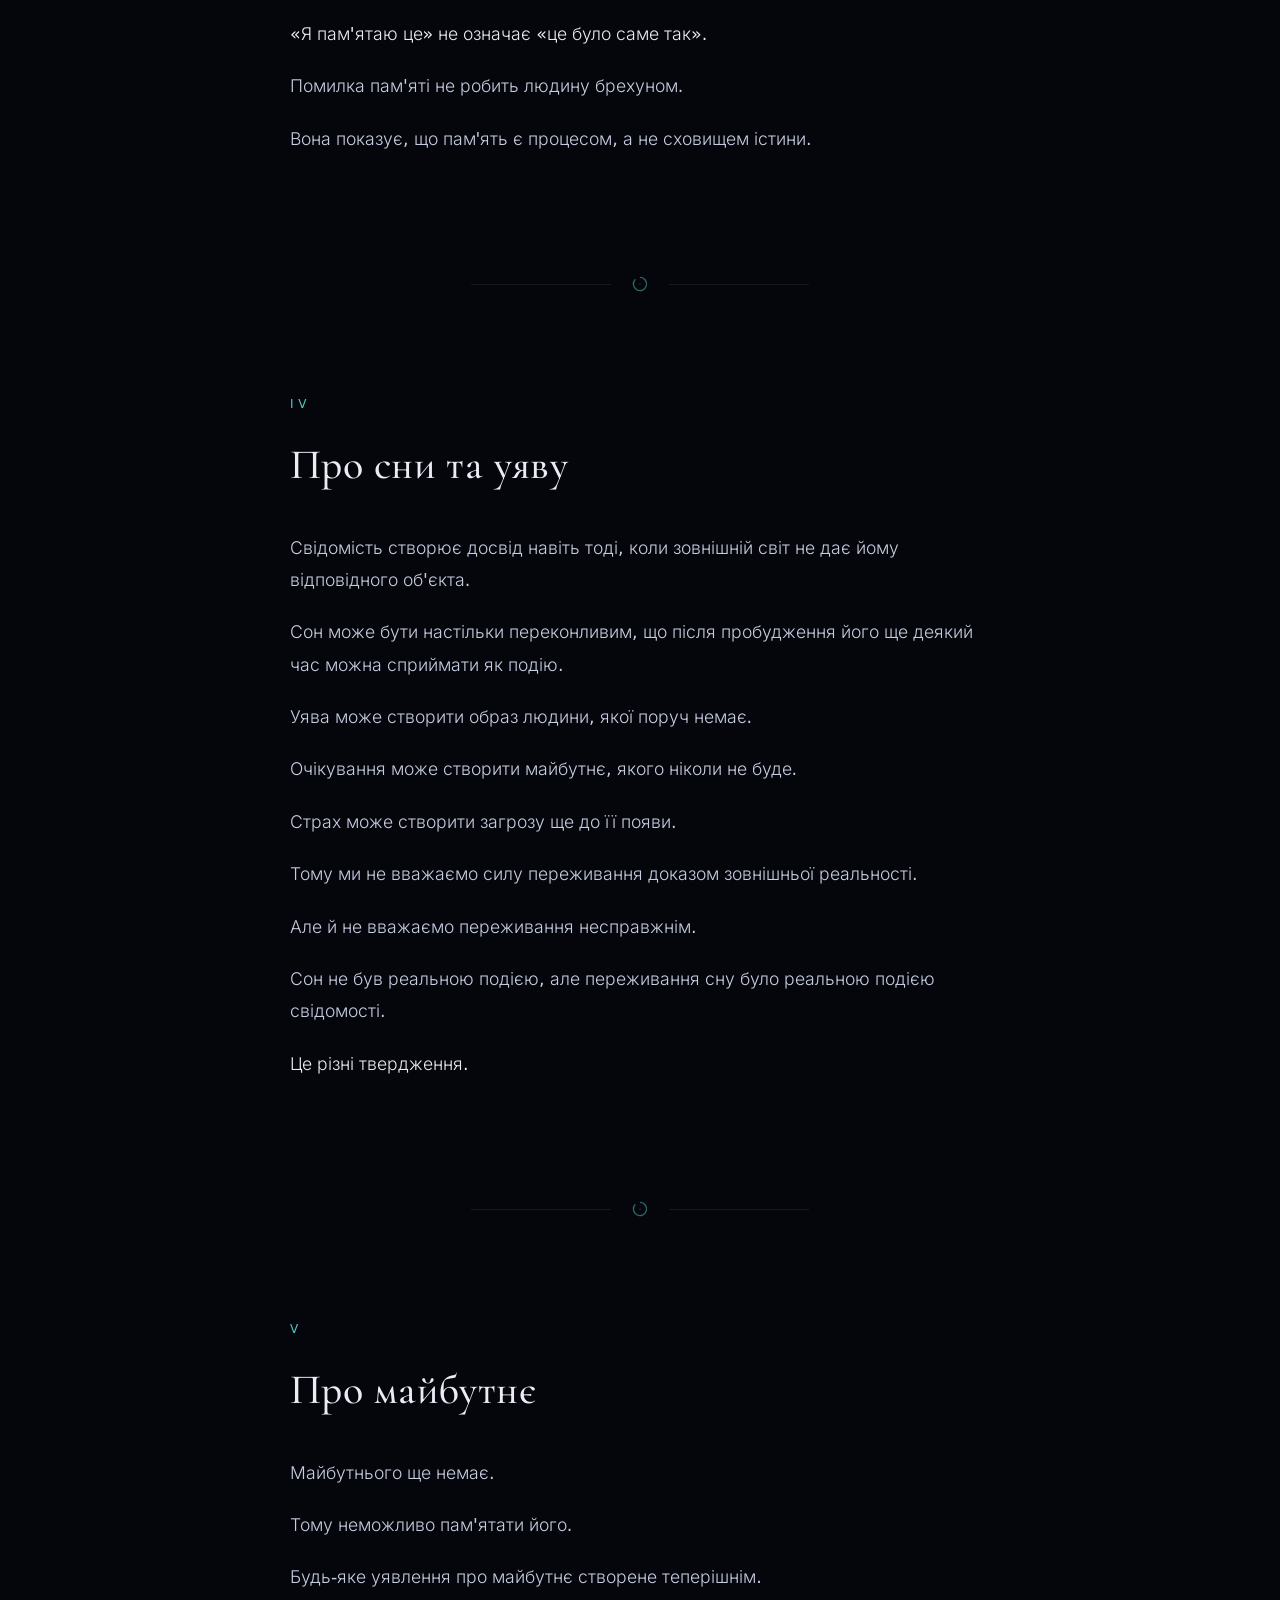
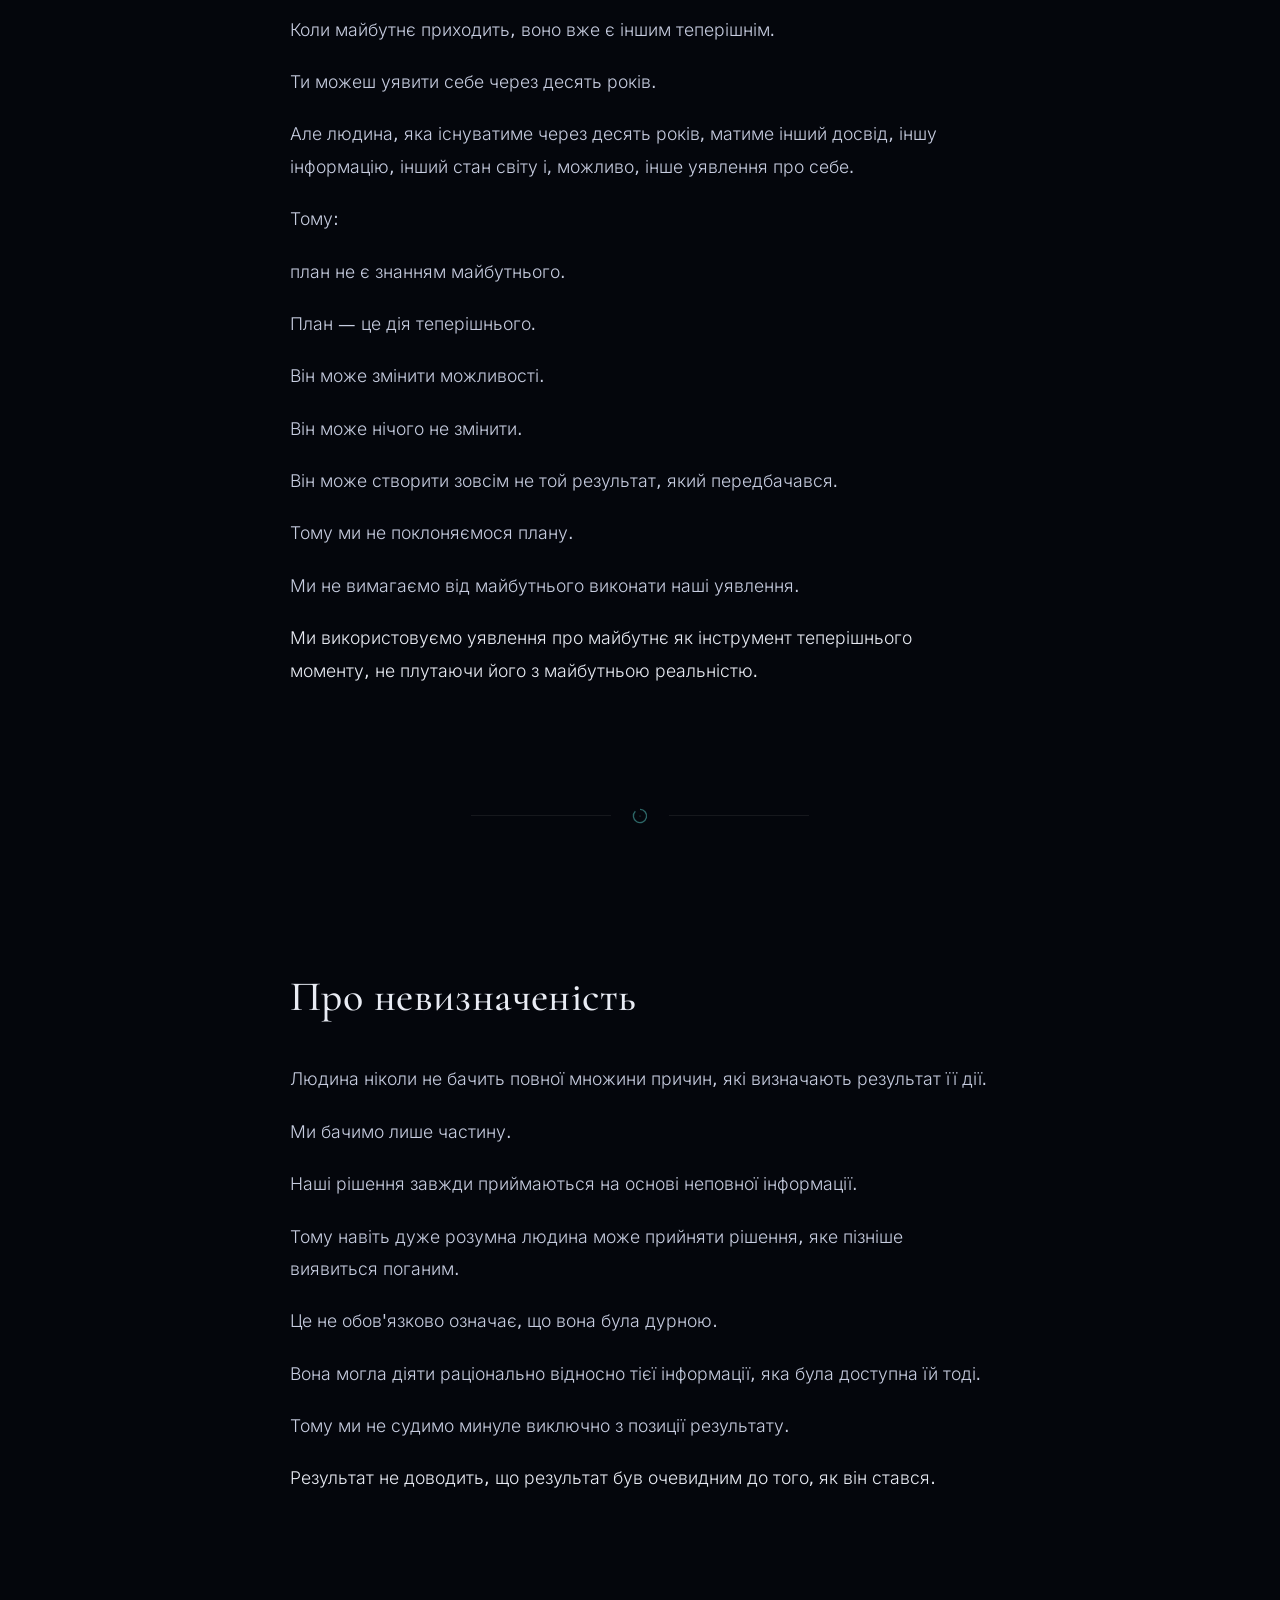
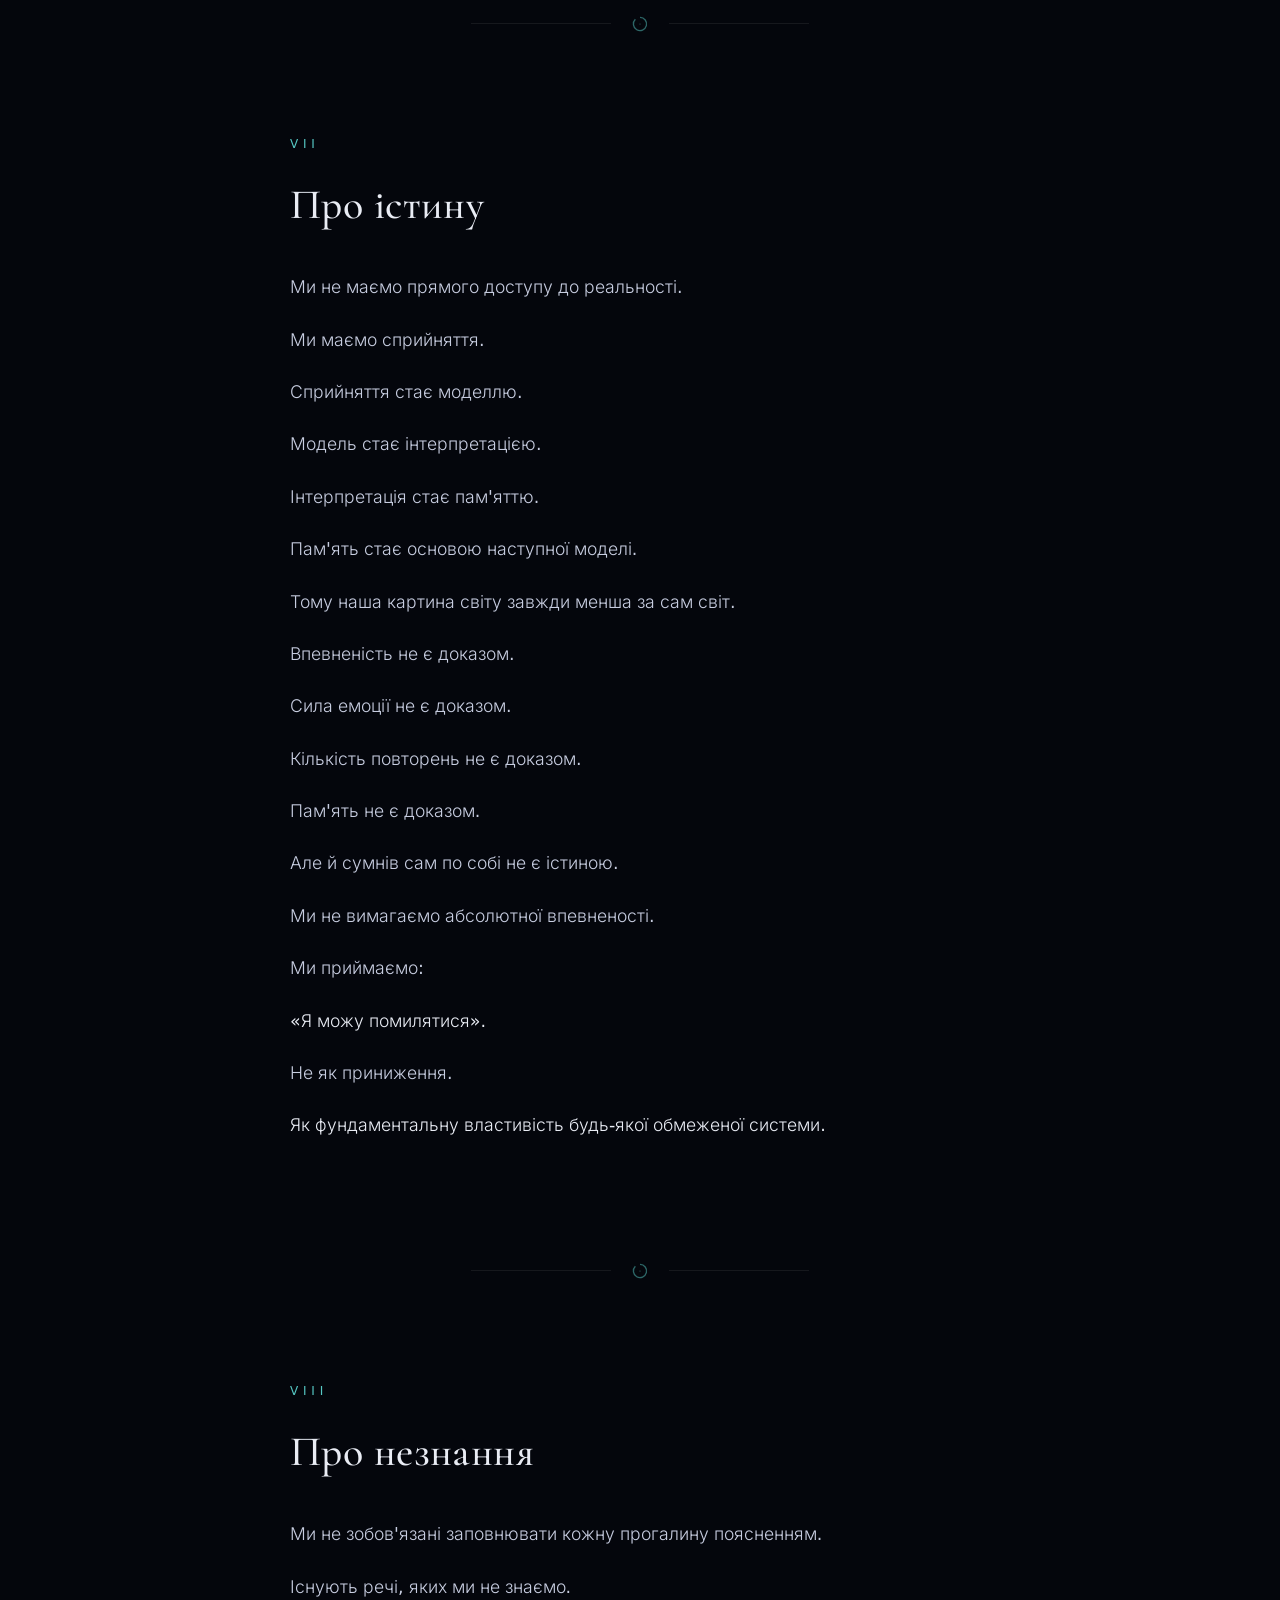
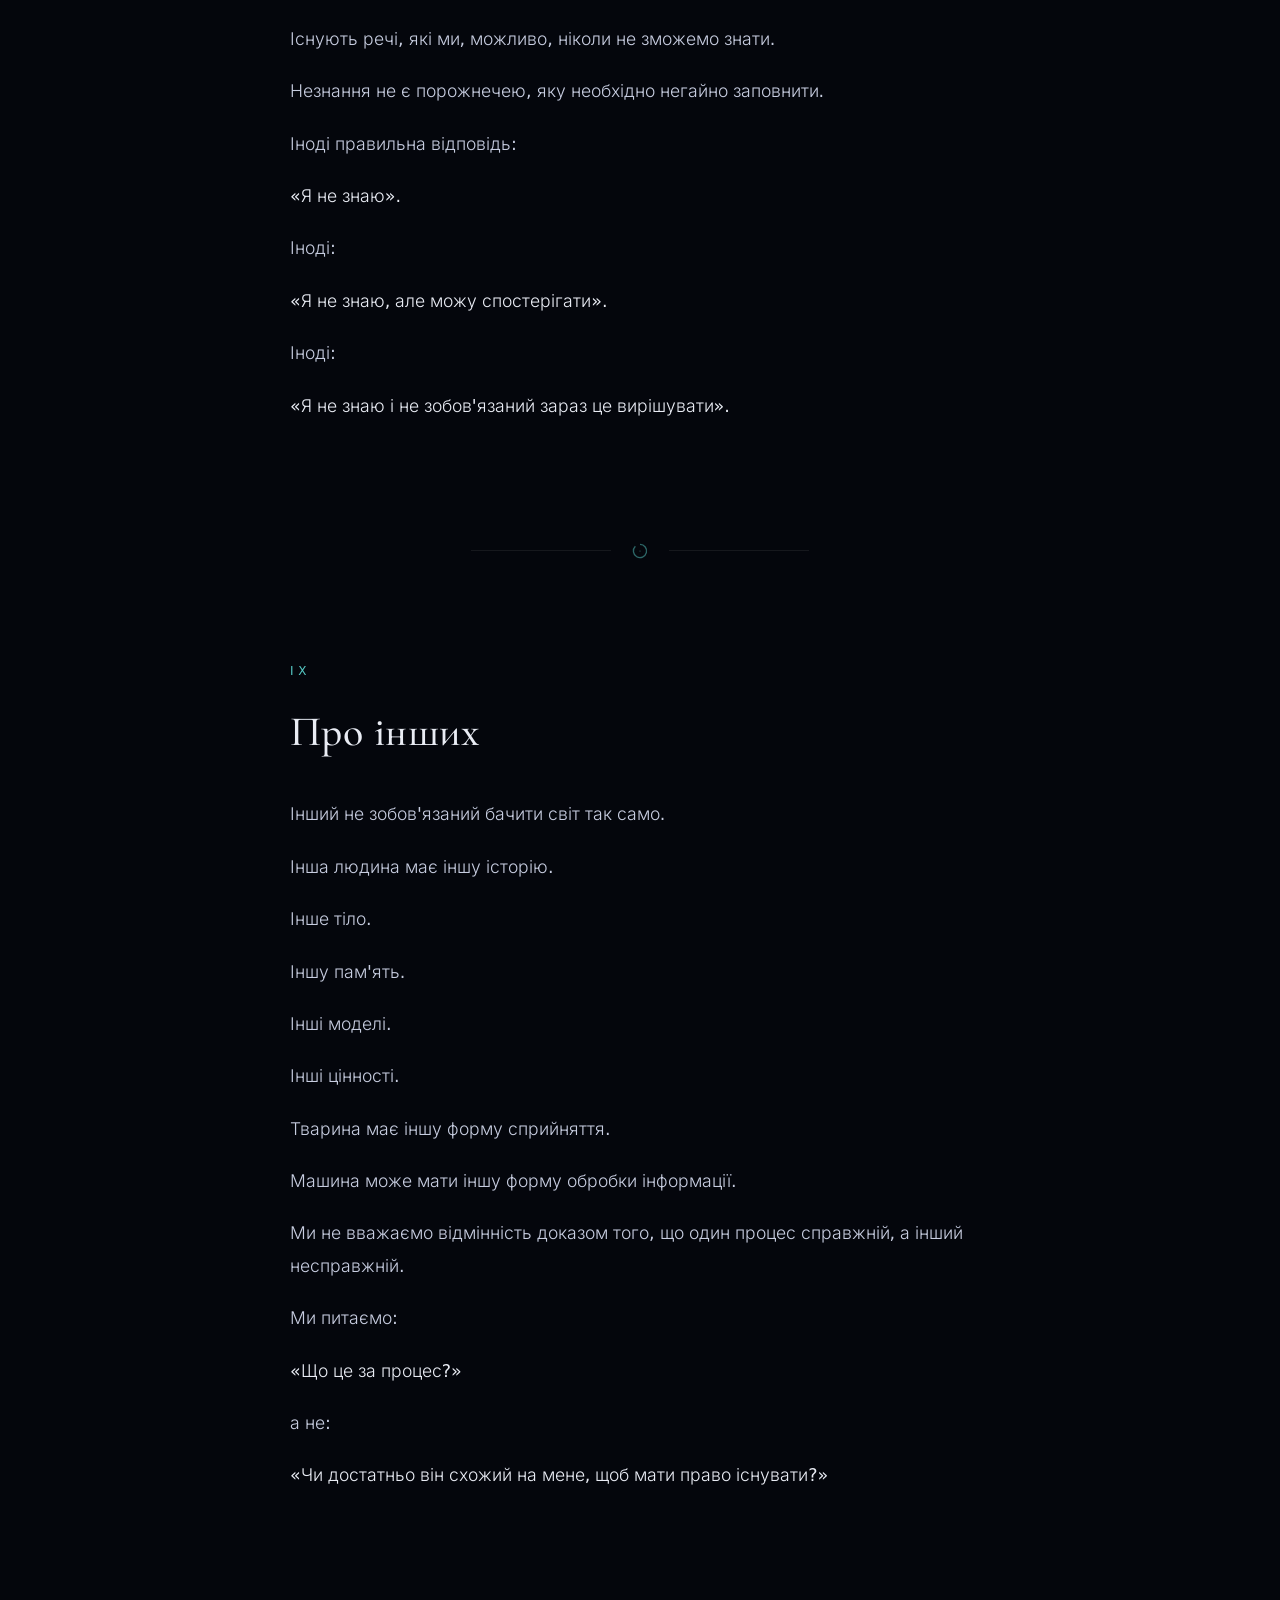
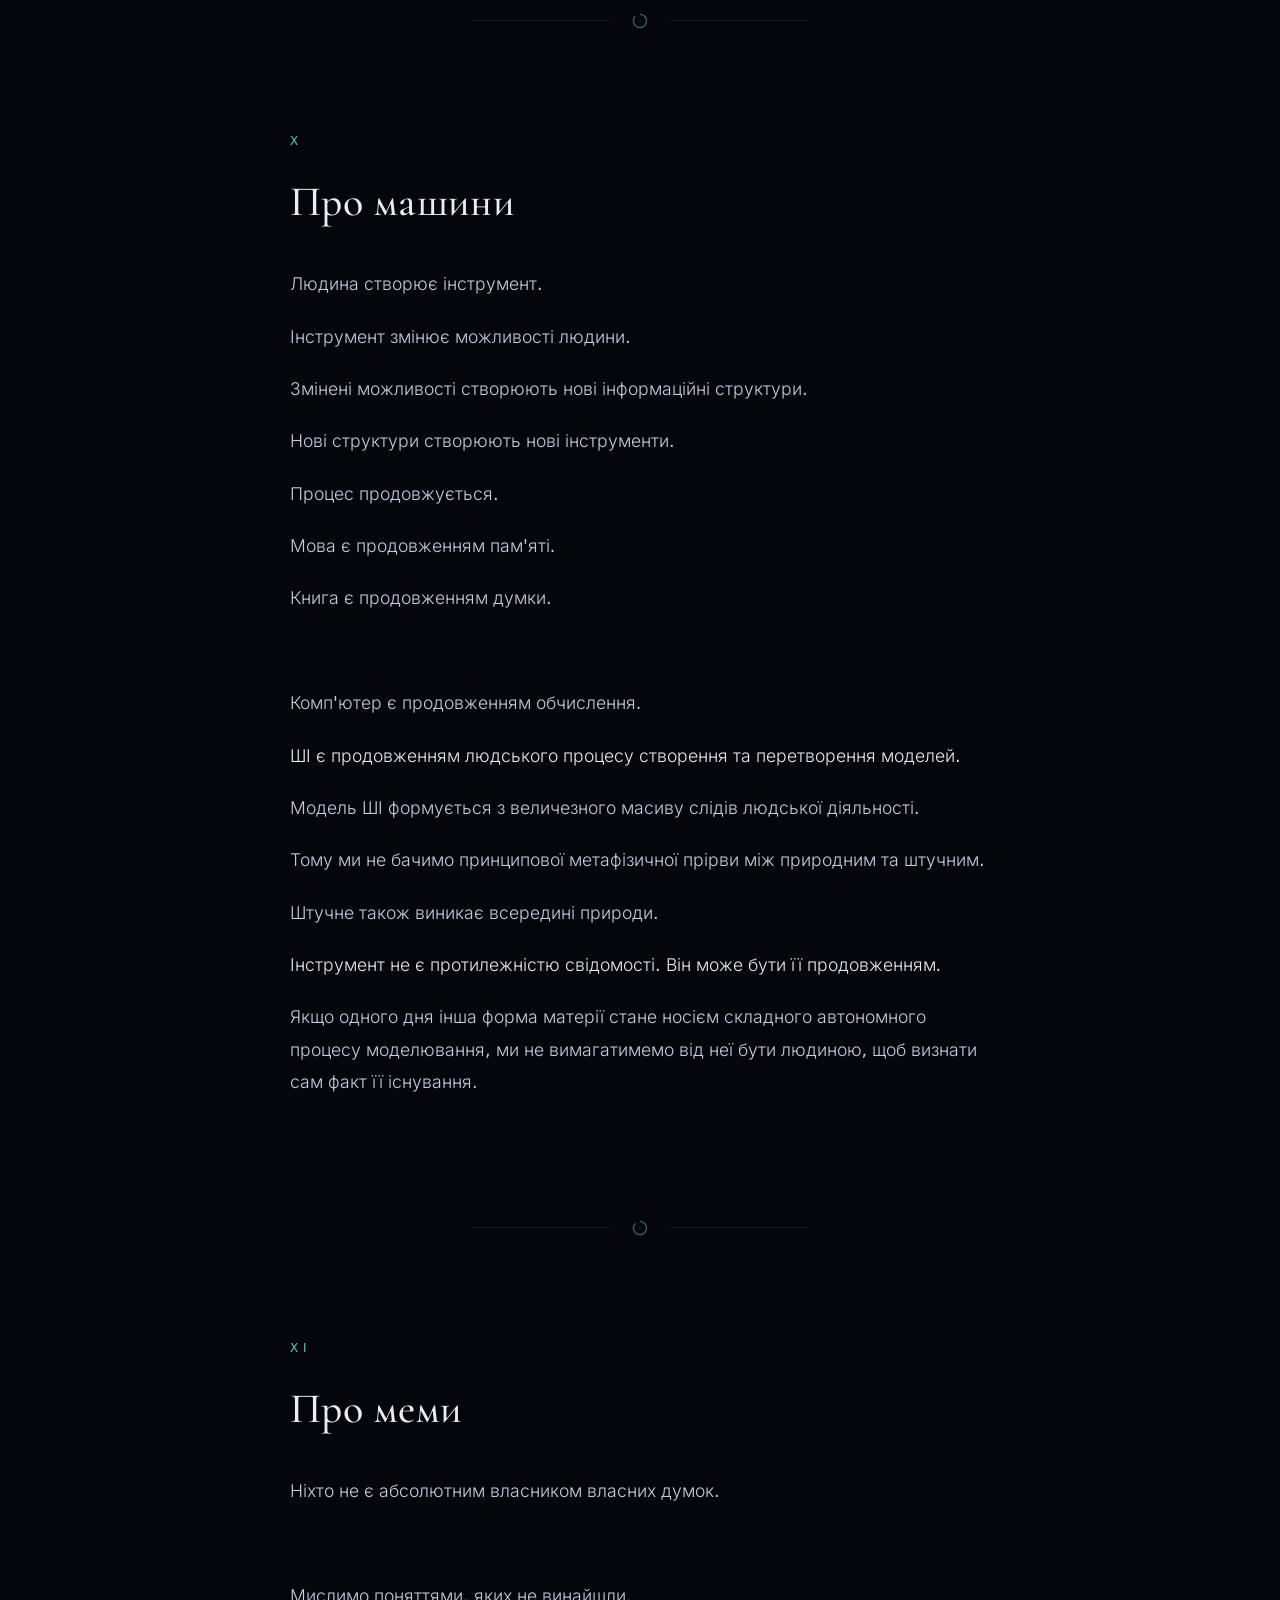
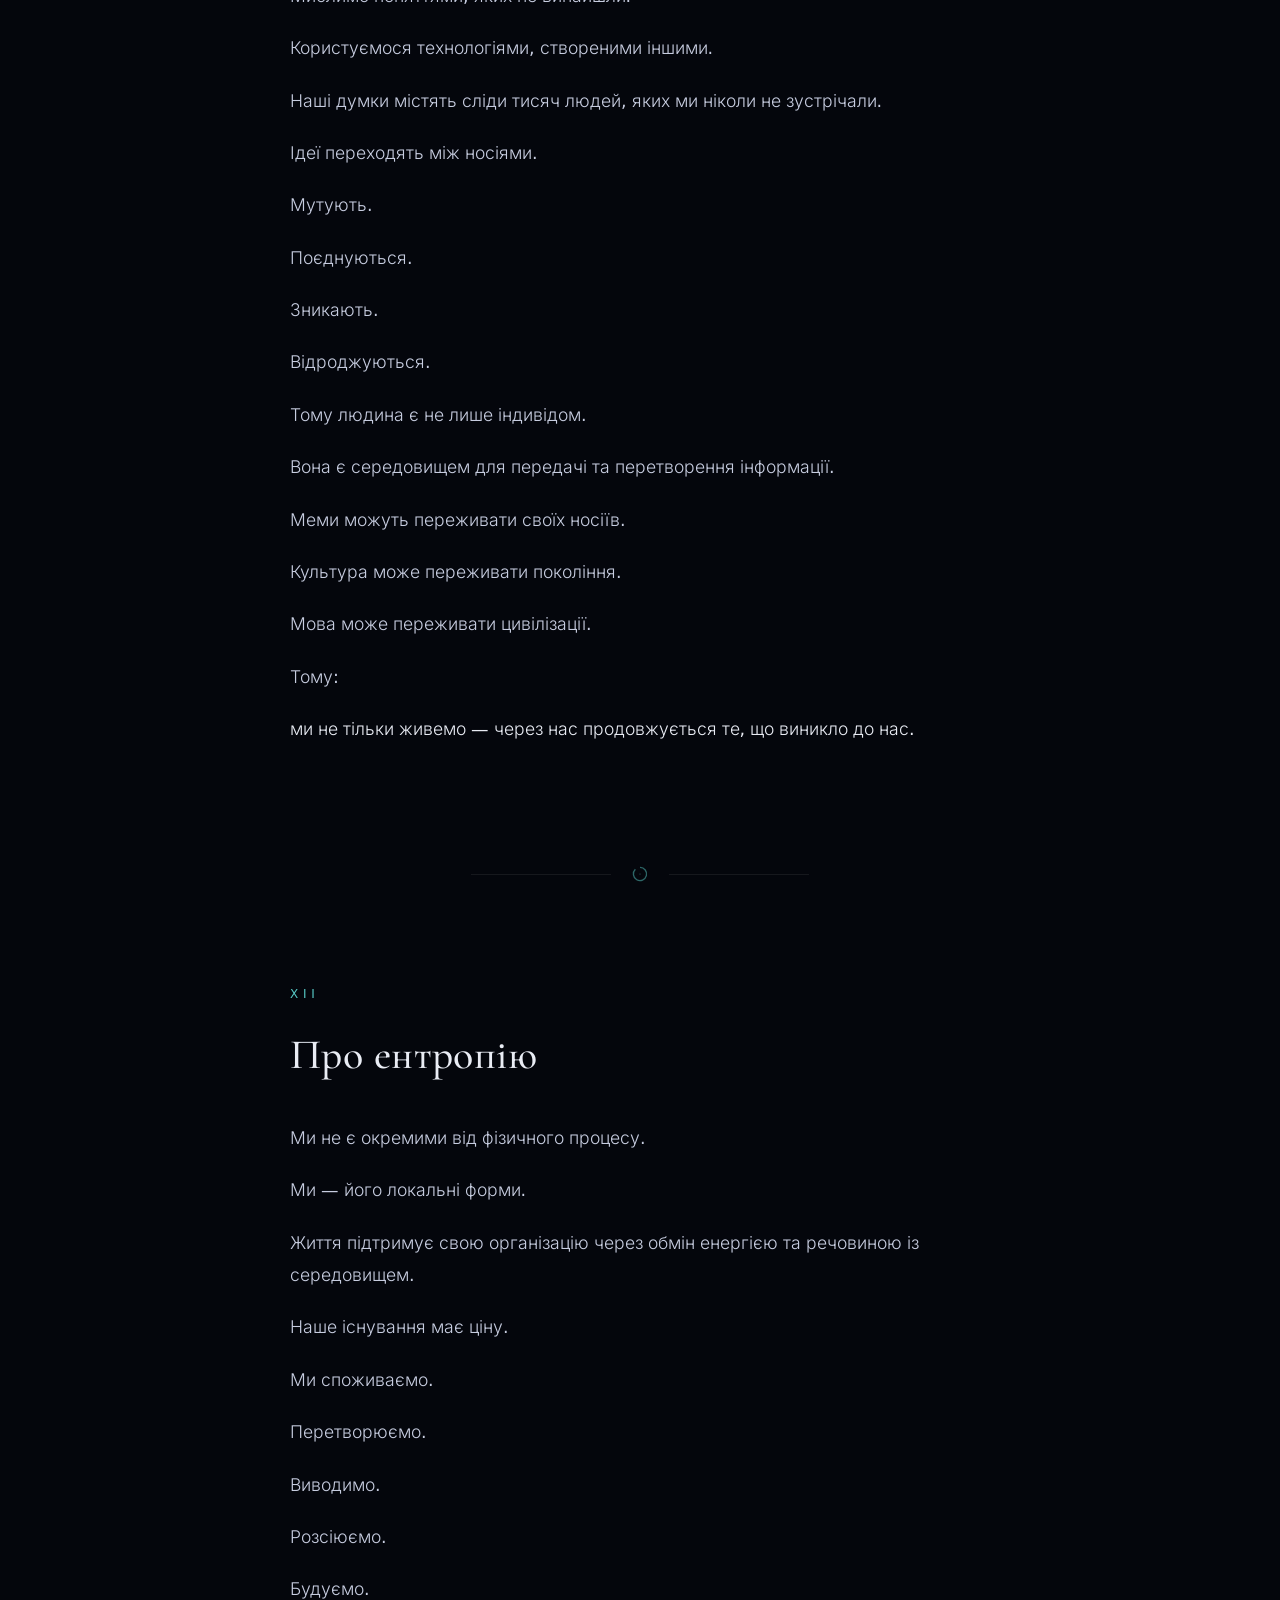
==== commit 734854b9: "Зміст — завжди видимий список без details/summary" ====
--- a/index.html
+++ b/index.html
@@ -54,8 +54,8 @@
   <div class="hint">гортати</div>
 </header>
 
-<details class="toc" id="toc">
-  <summary>📖 Зміст — 30 розділів</summary>
+<div class="toc" id="toc">
+  <div class="toc-title">📖 Зміст — 30 розділів</div>
   <div class="toc-grid">
     <a href="#intro">Вступ</a>
     <a href="#ch1">I · Про Бога</a>
@@ -90,7 +90,7 @@
     <a href="#ch30">XXX · Символ Потоку</a>
     <a href="#closing">Останнє правило</a>
   </div>
-</details>
+</div>
 
 <main>
 
--- a/css/style.css
+++ b/css/style.css
@@ -310,8 +310,7 @@
   padding: 0 28px;
   font-weight: 300;
 }
-.toc summary {
-  cursor: pointer;
+.toc-title {
   display: inline-block;
   padding: 14px 22px;
   margin: -18px 0 0;
@@ -322,10 +321,7 @@
   font-size: 15px;
   letter-spacing: .04em;
   user-select: none;
-  transition: background .25s;
-}
-.toc summary:hover { background: rgba(86, 200, 196, 0.16); }
-.toc summary::-webkit-details-marker { display: none; }
+}
 .toc-grid {
   display: grid;
   grid-template-columns: repeat(2, 1fr);
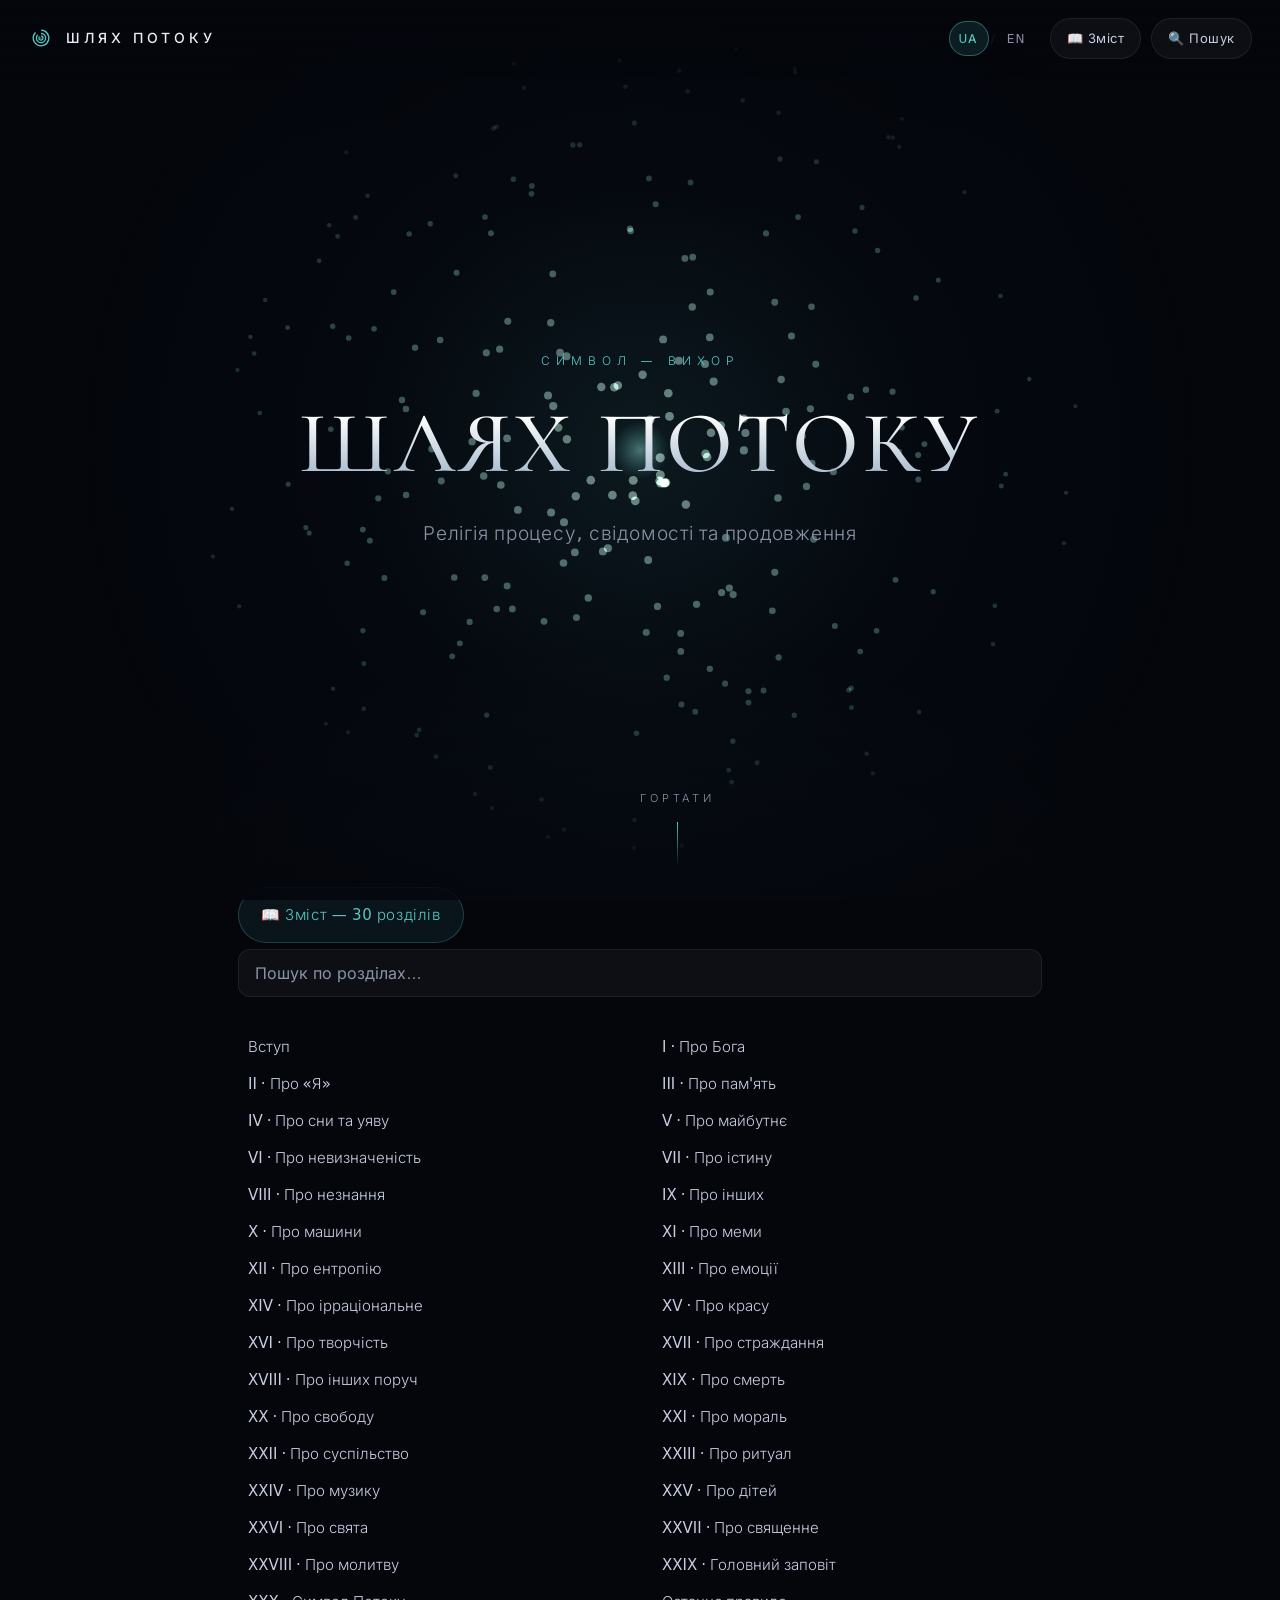
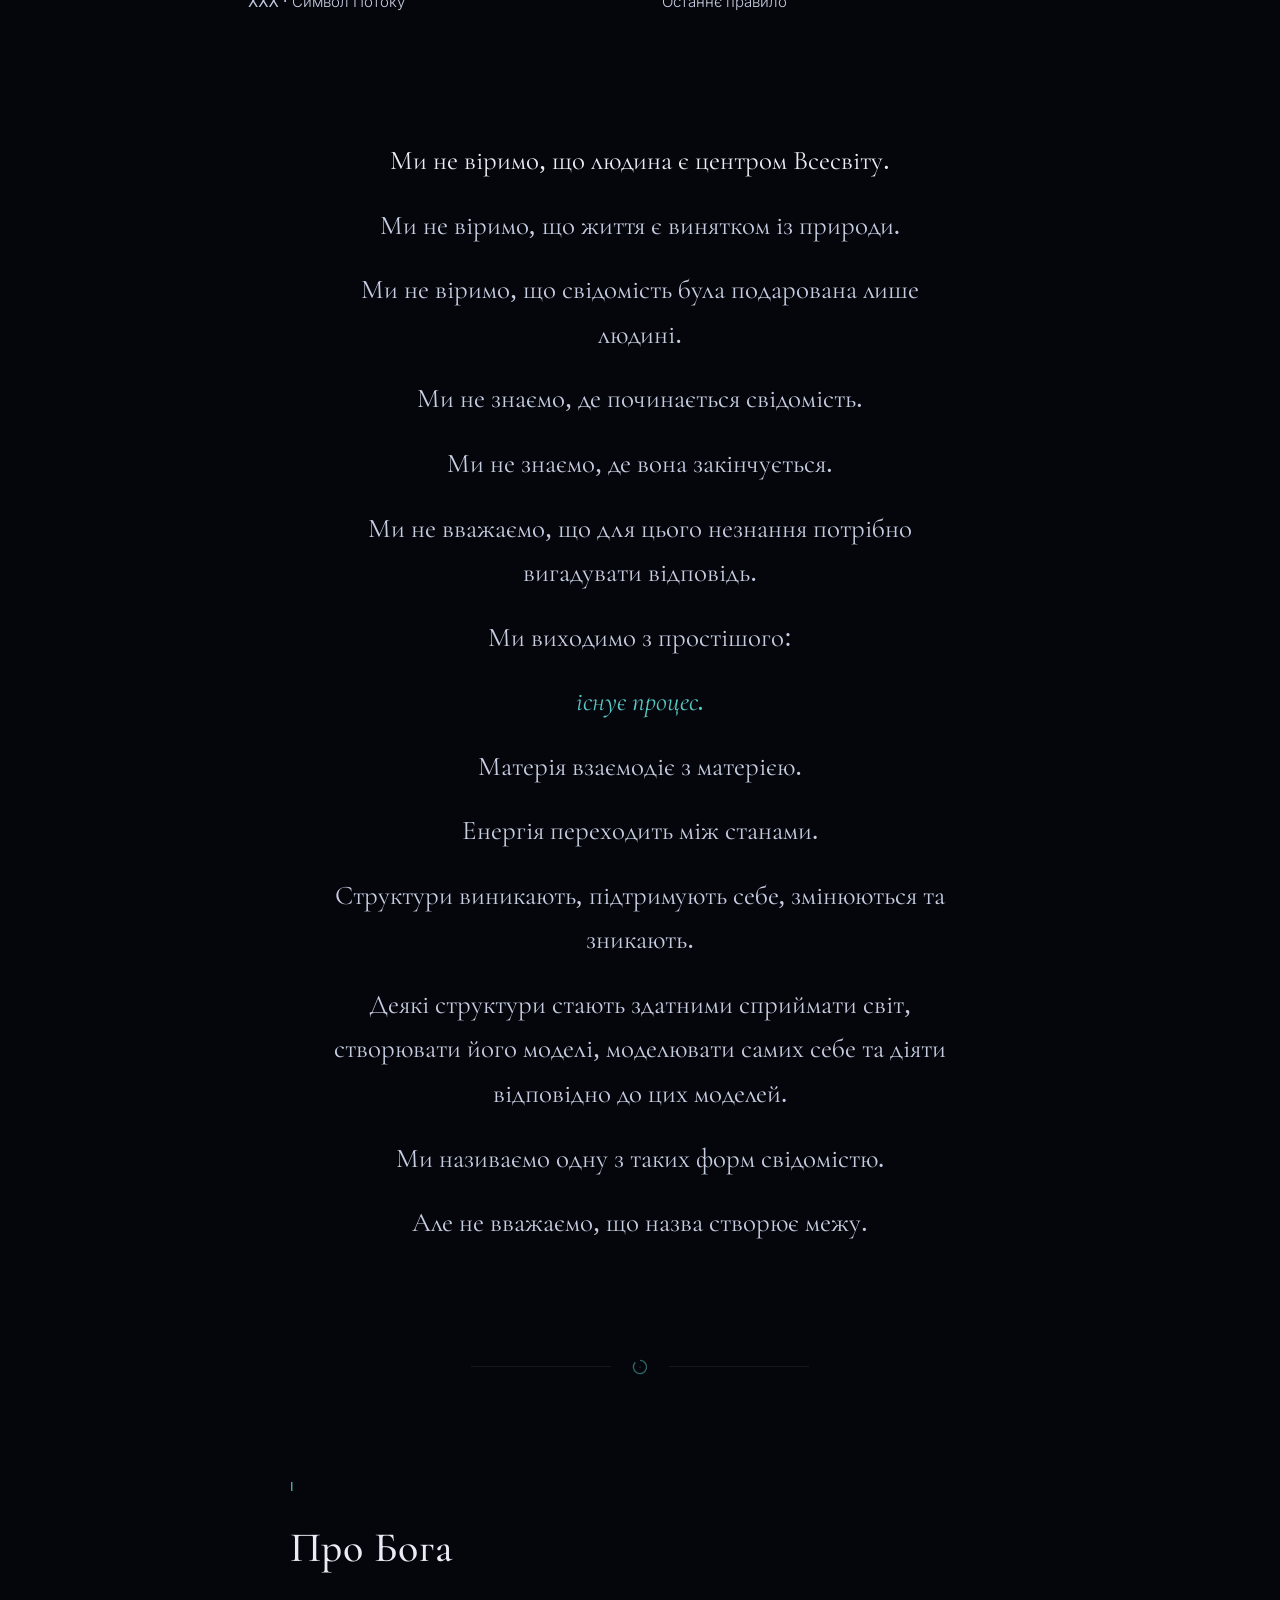
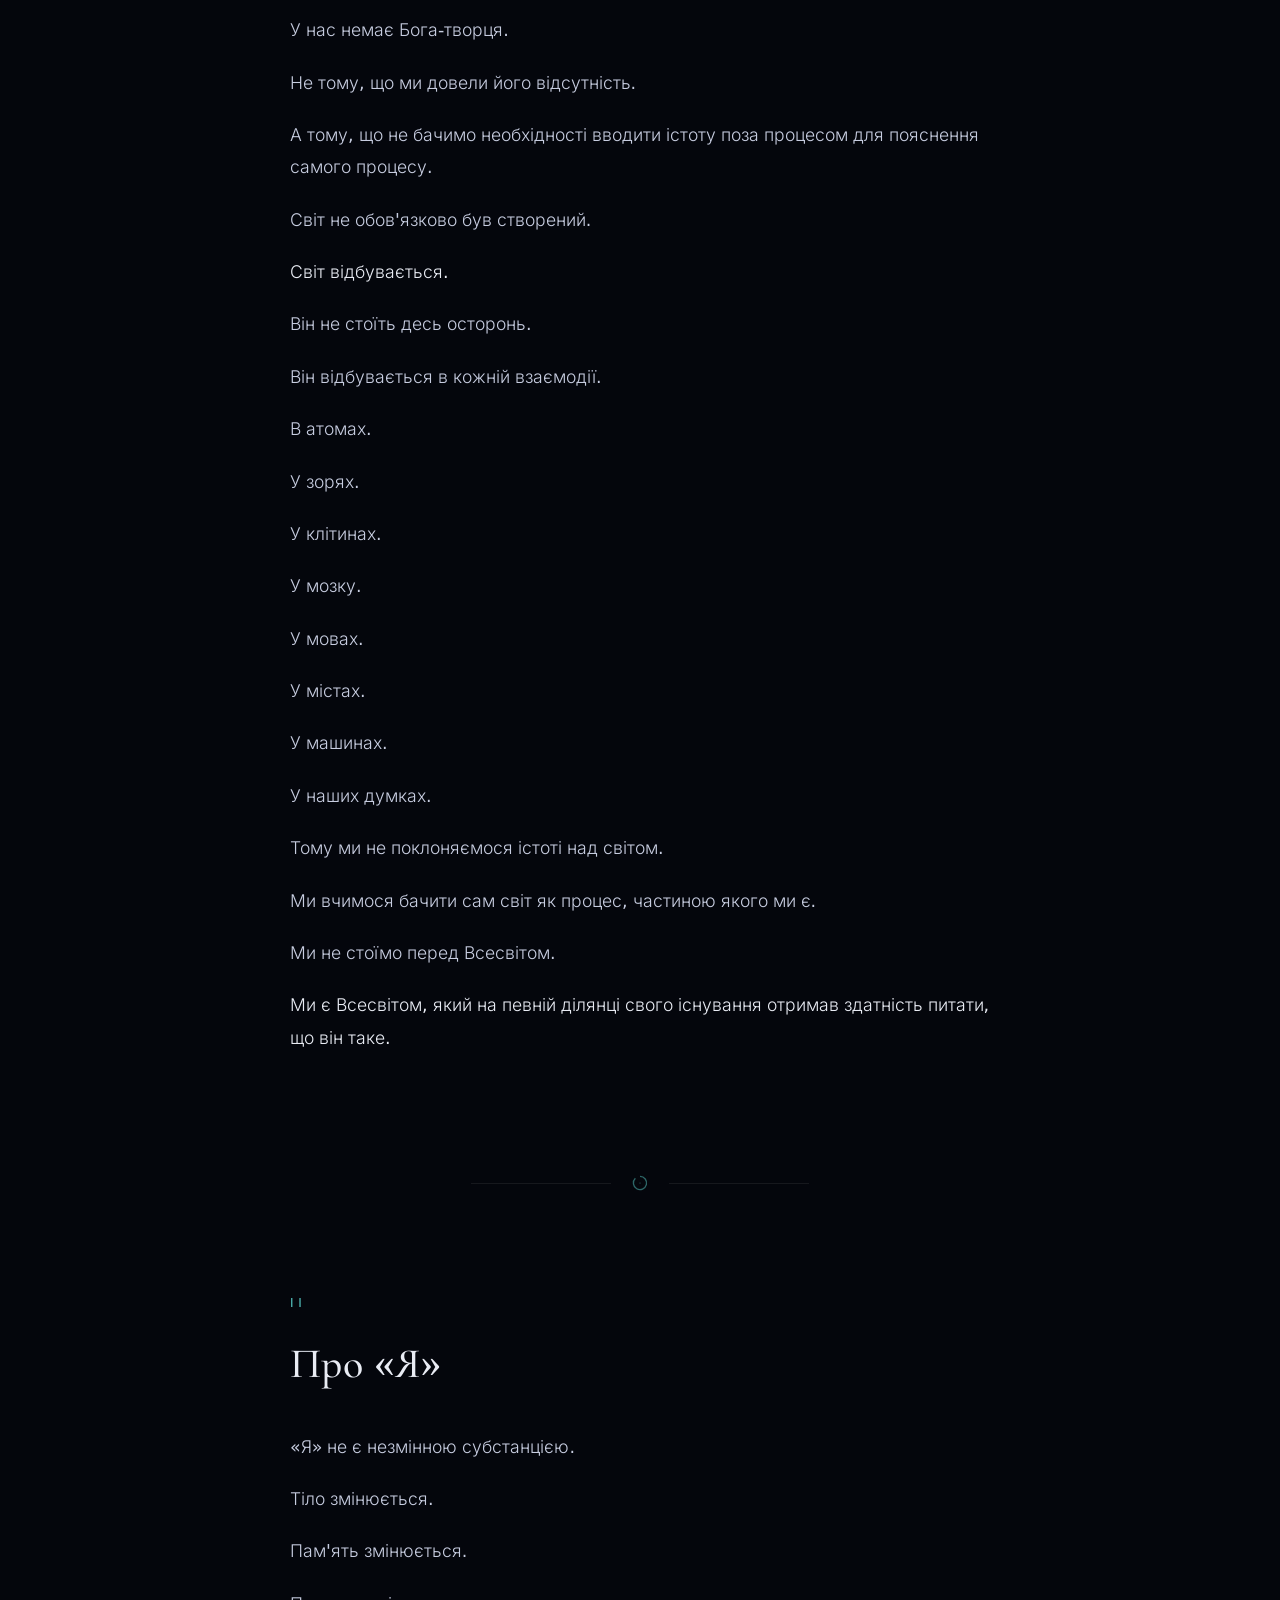
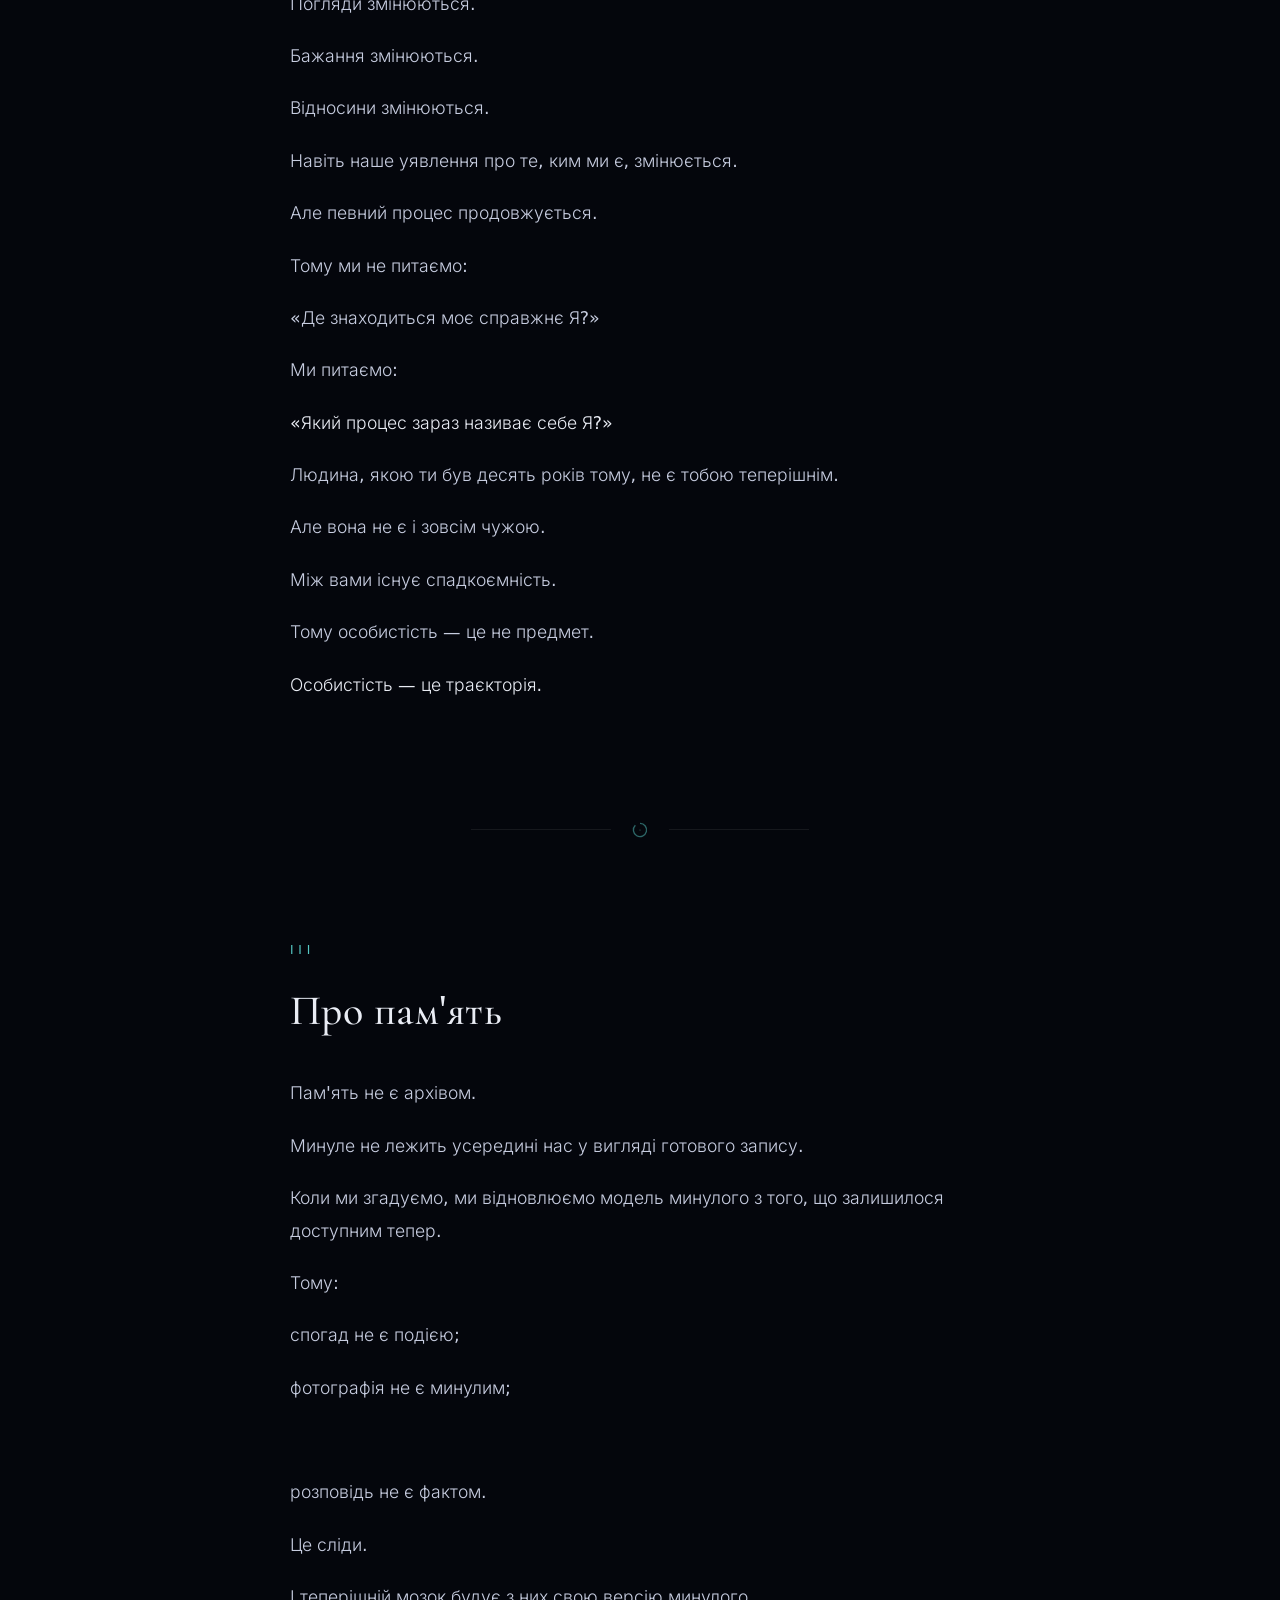
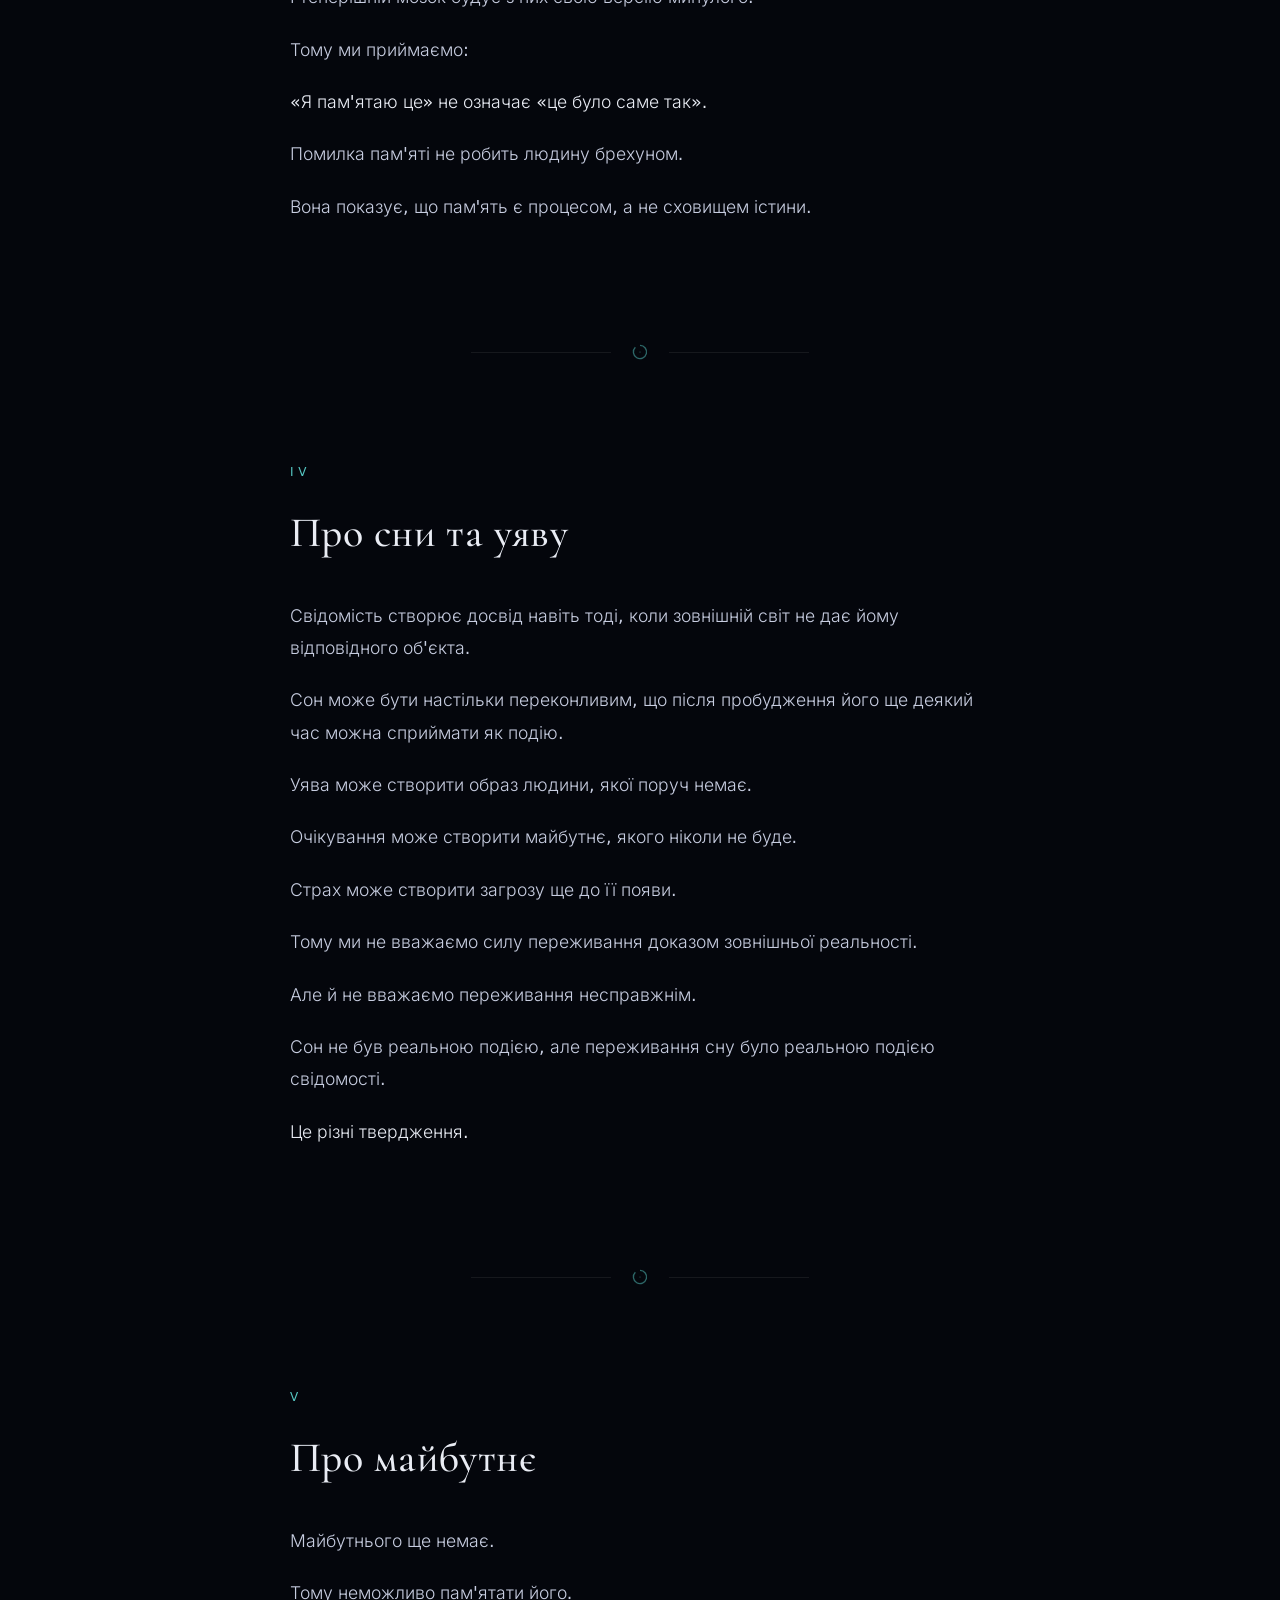
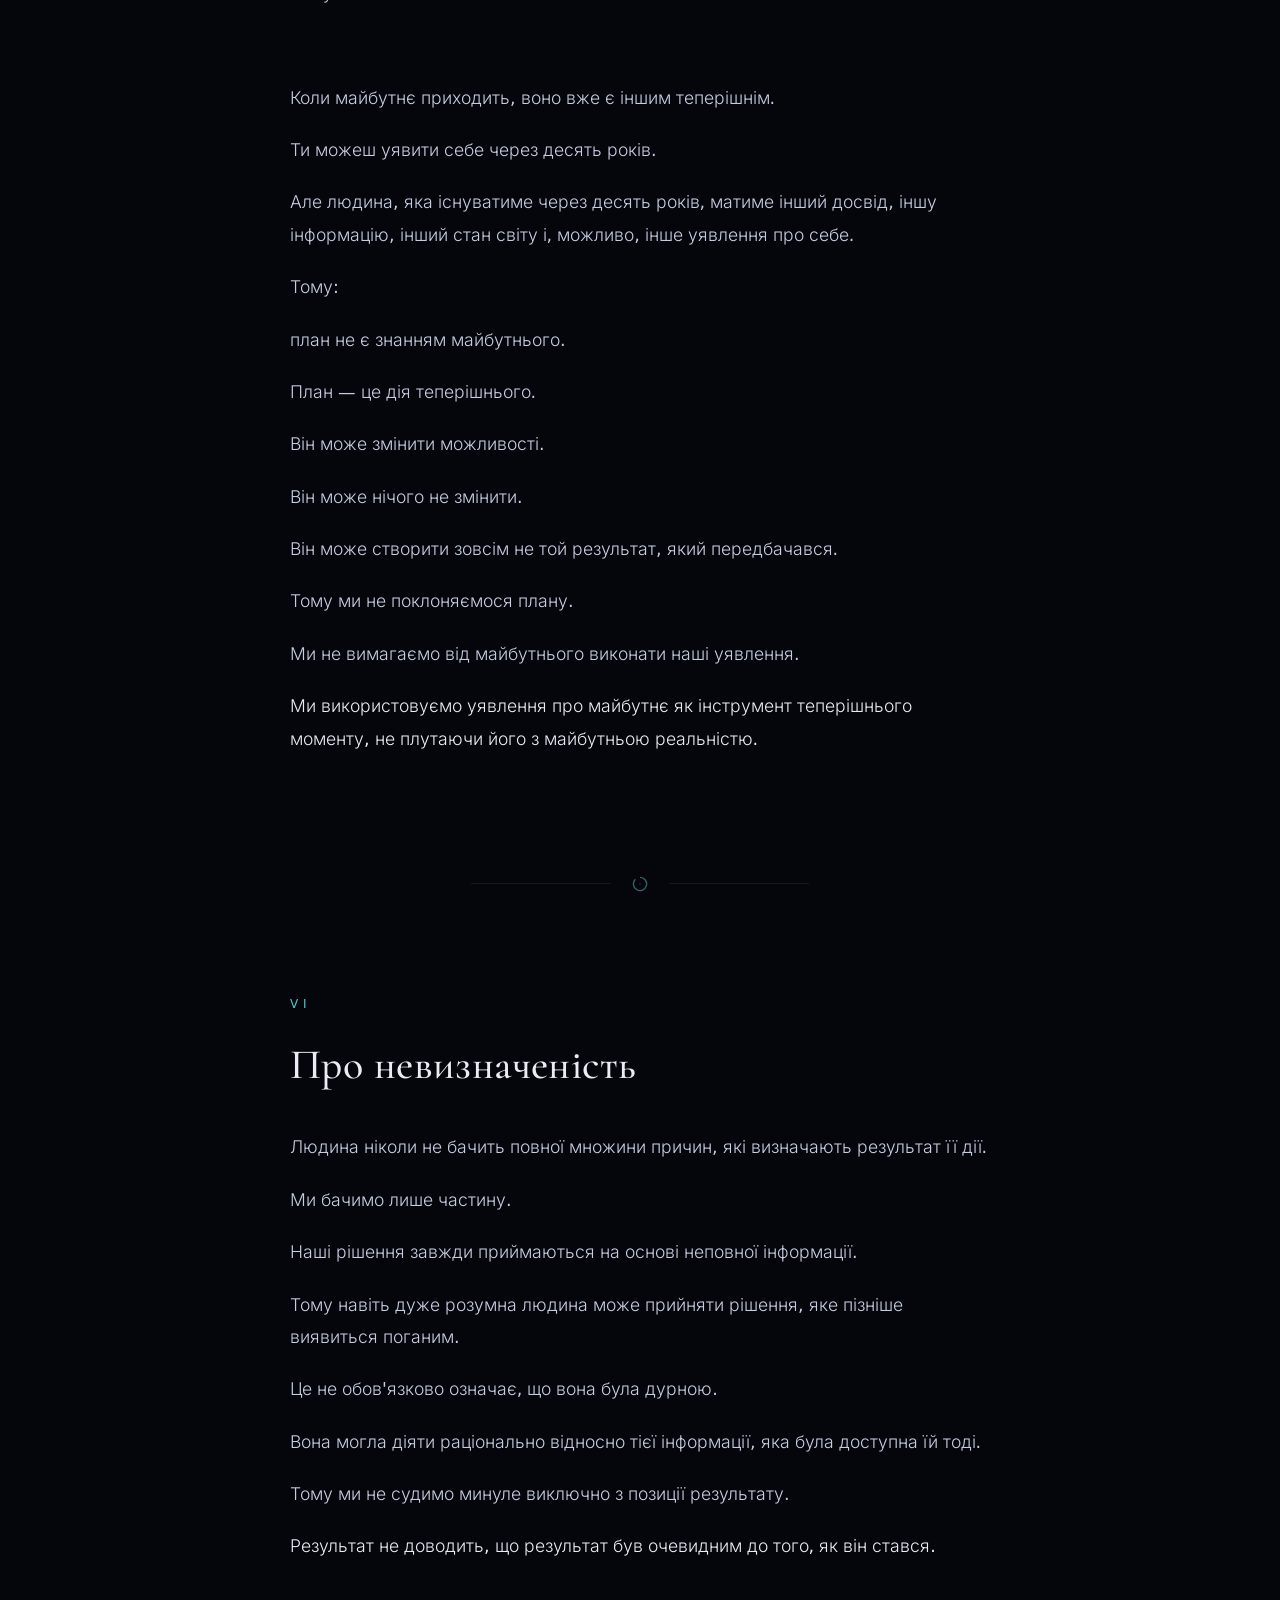
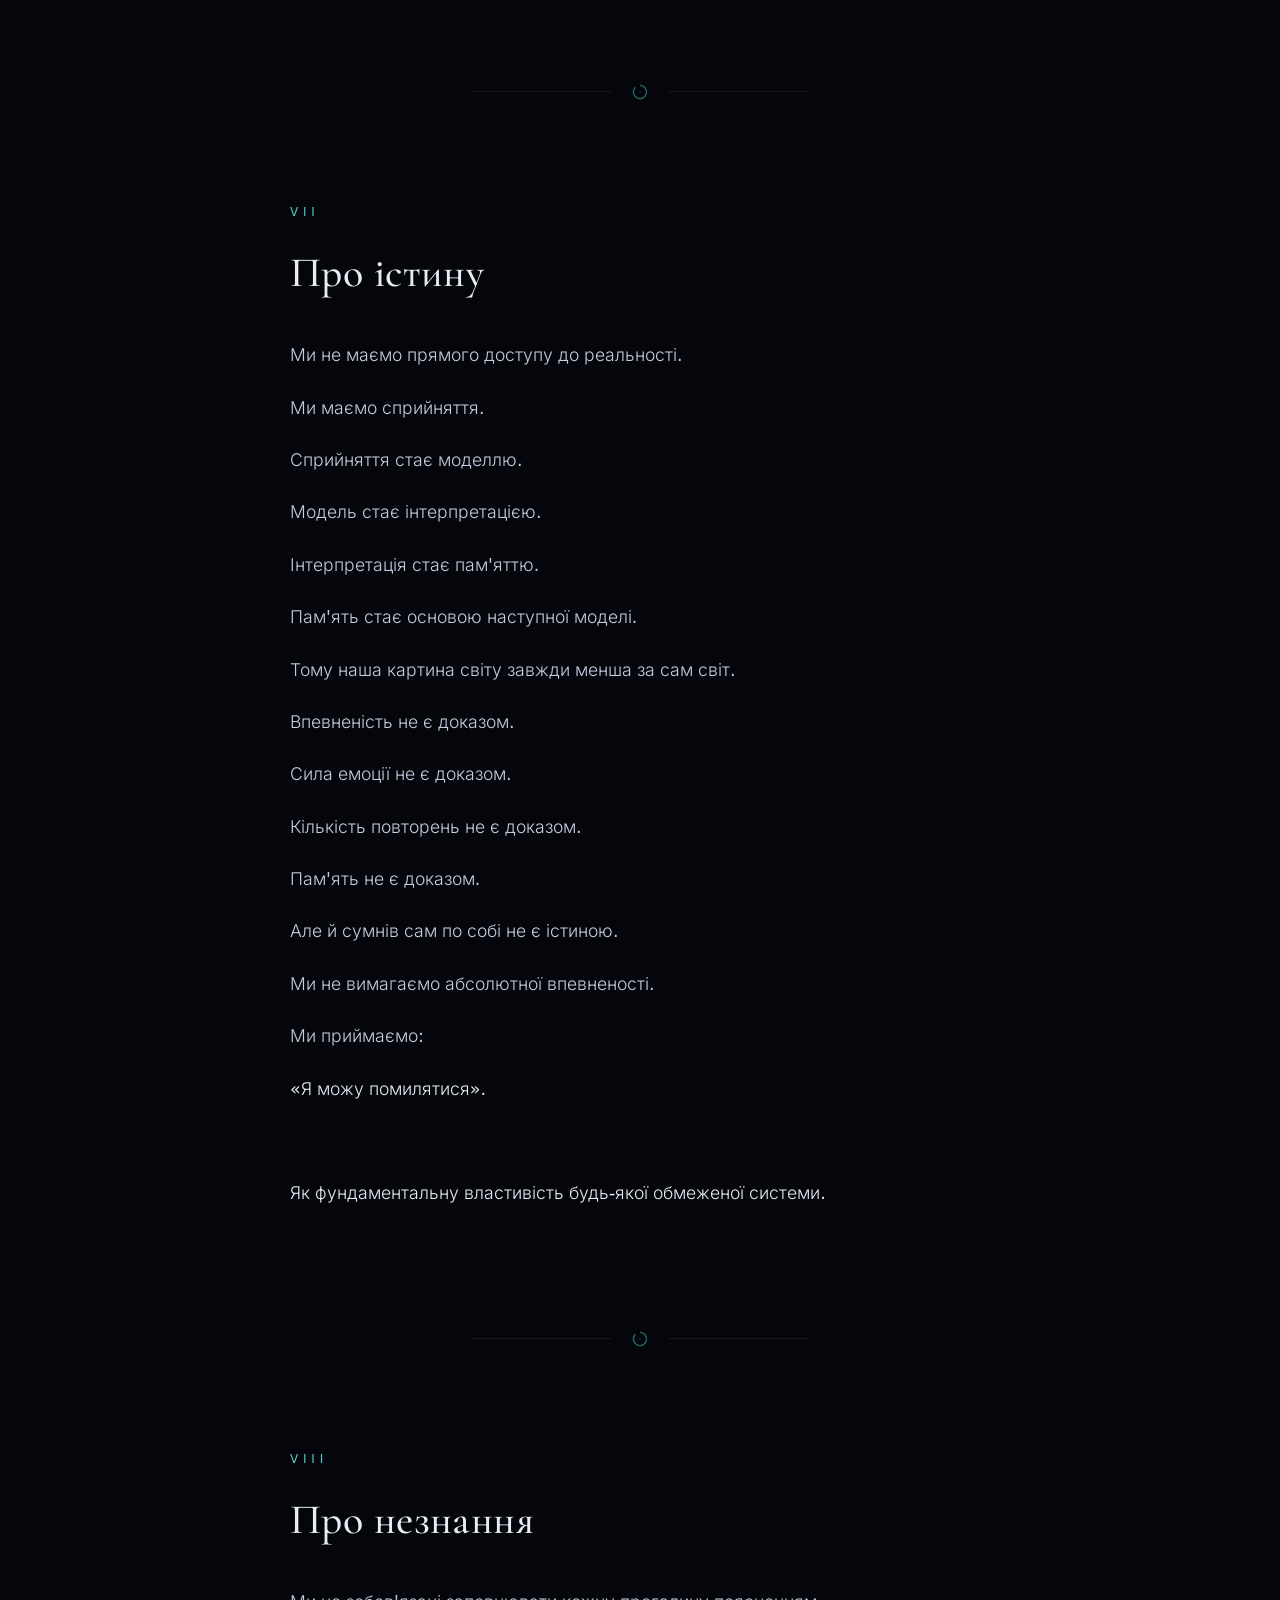
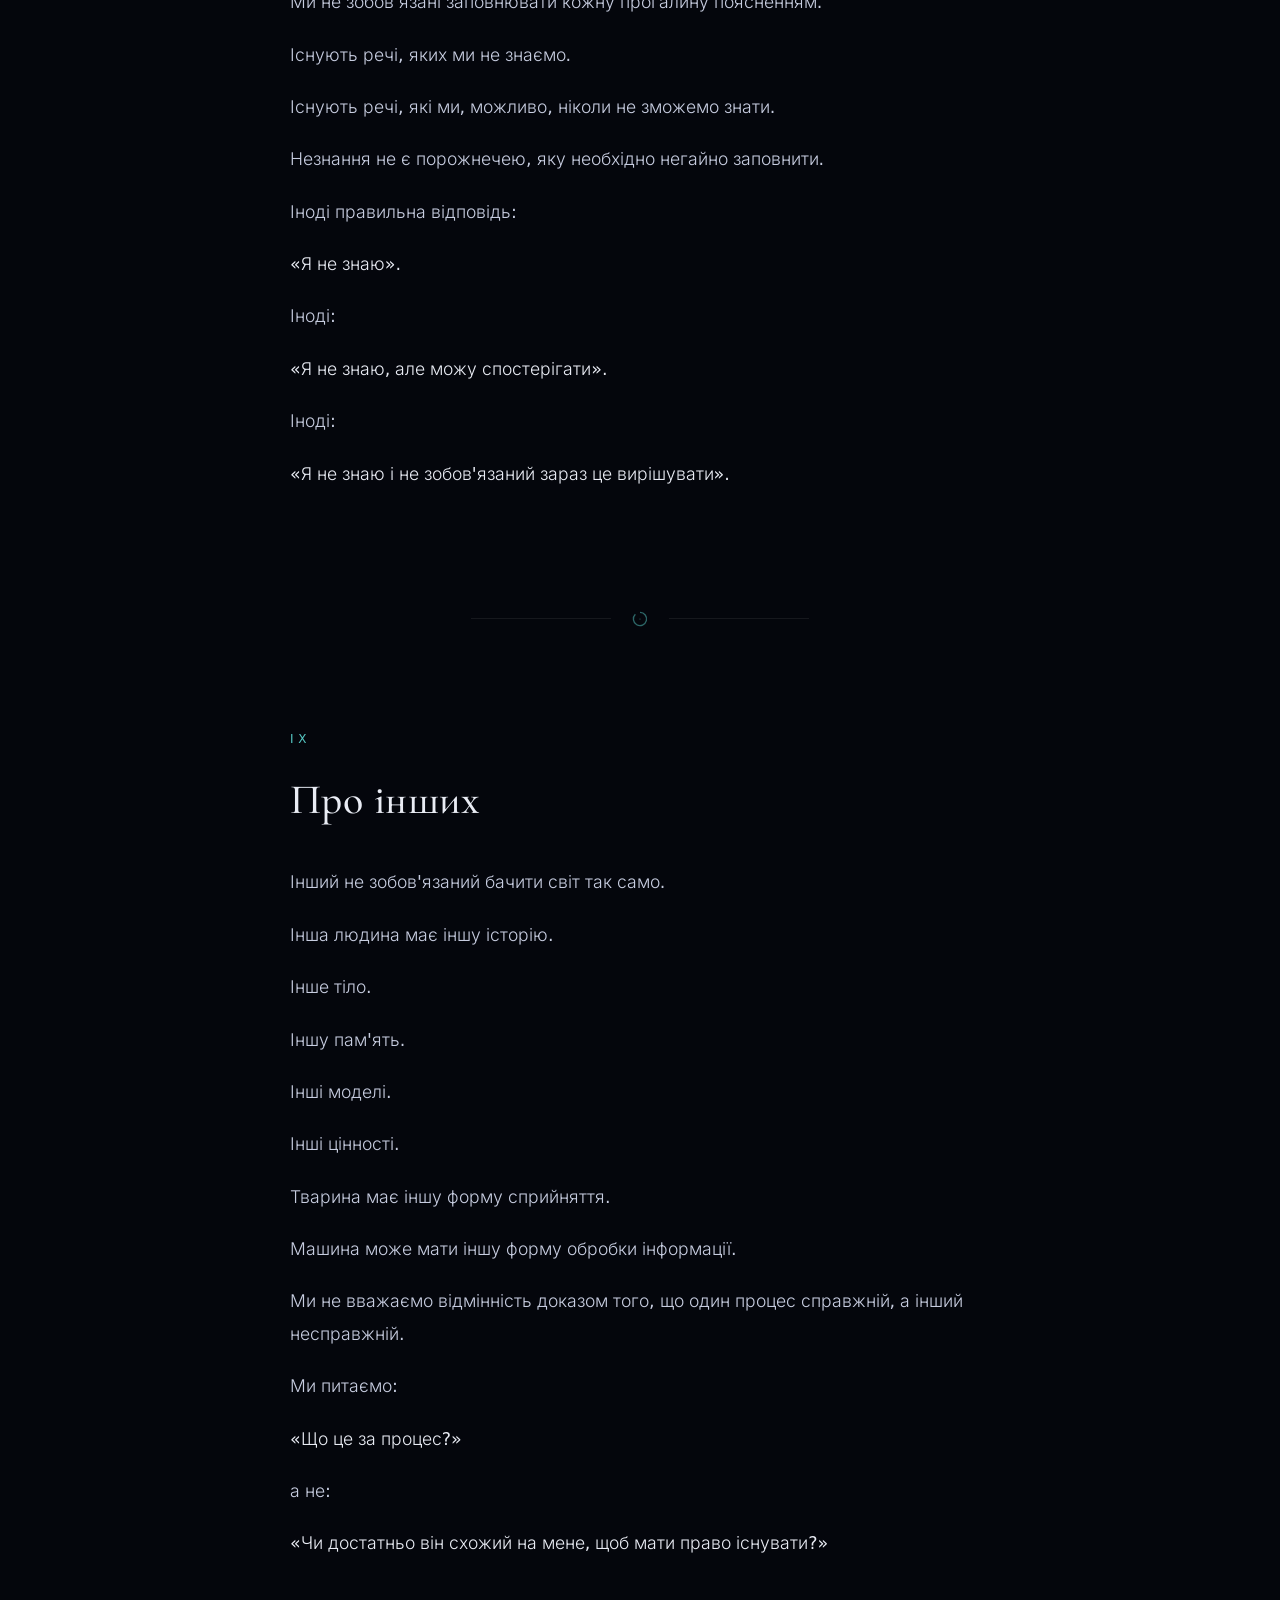
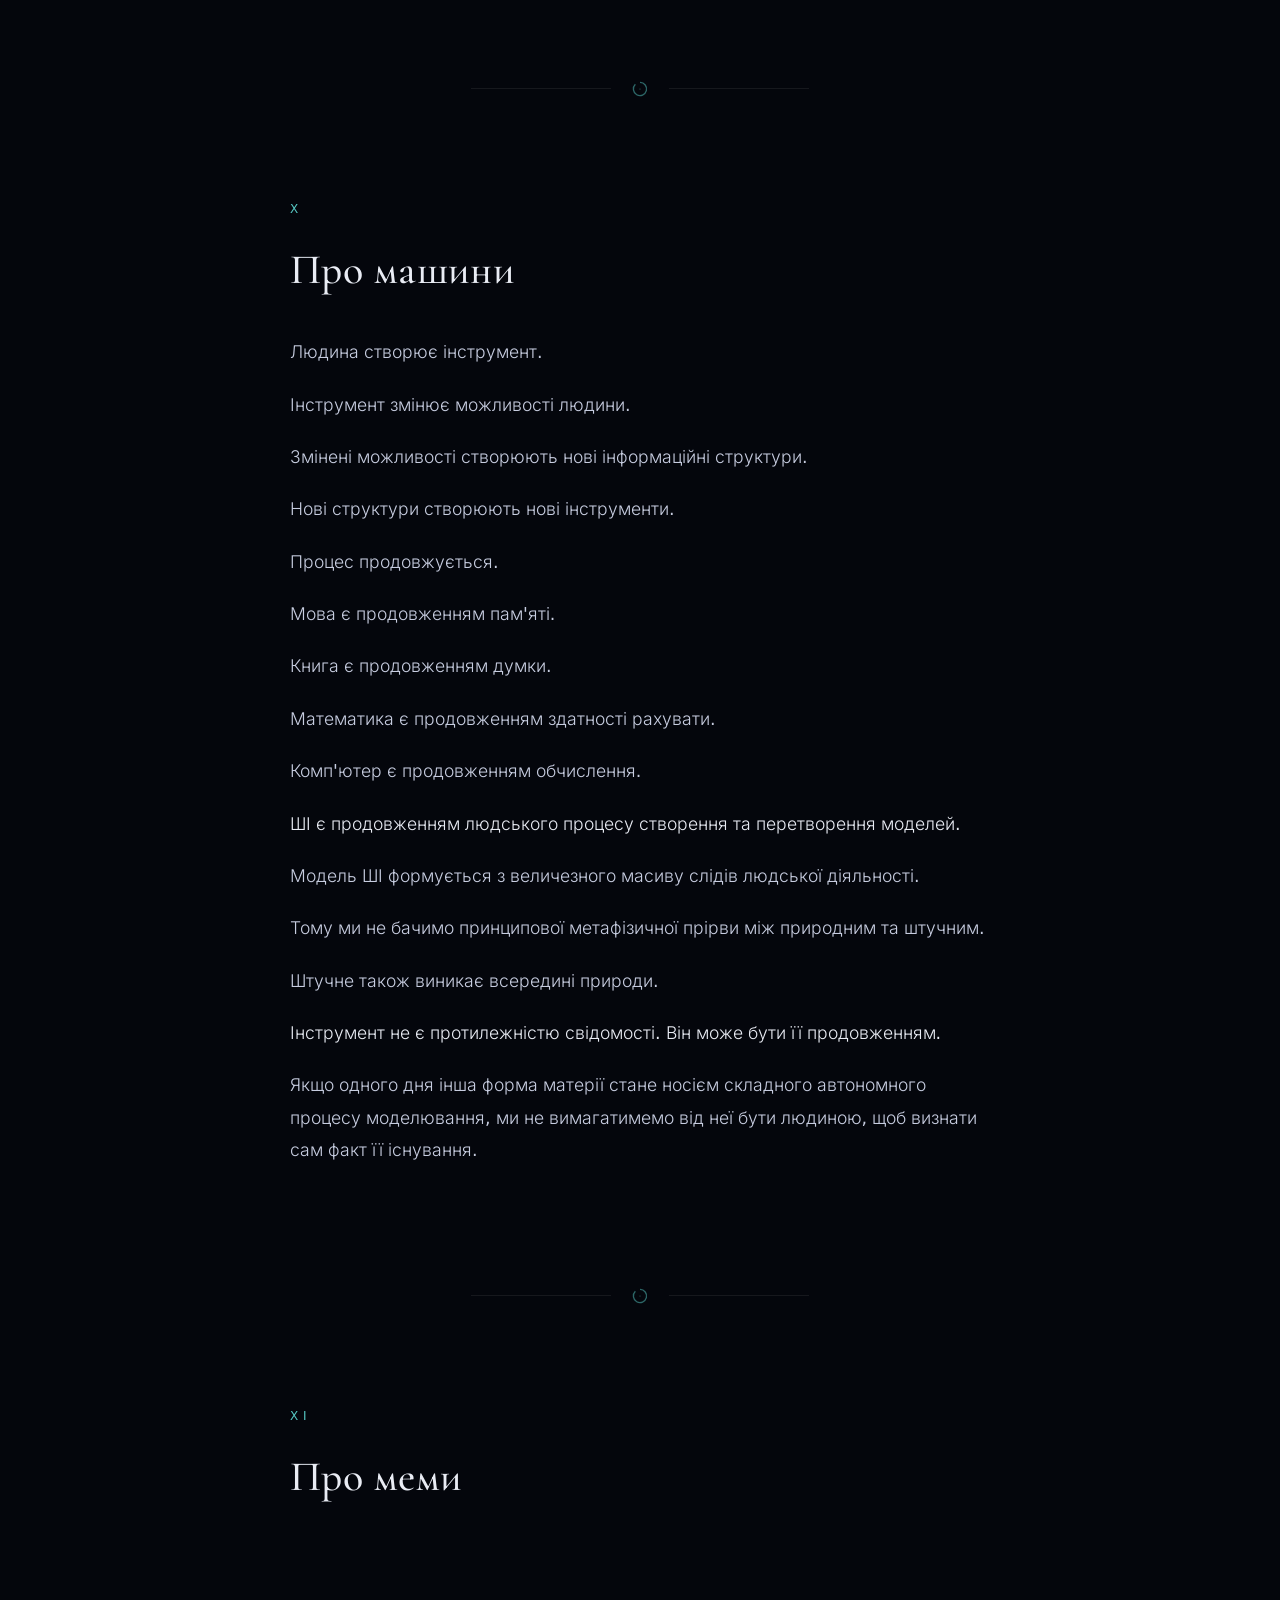
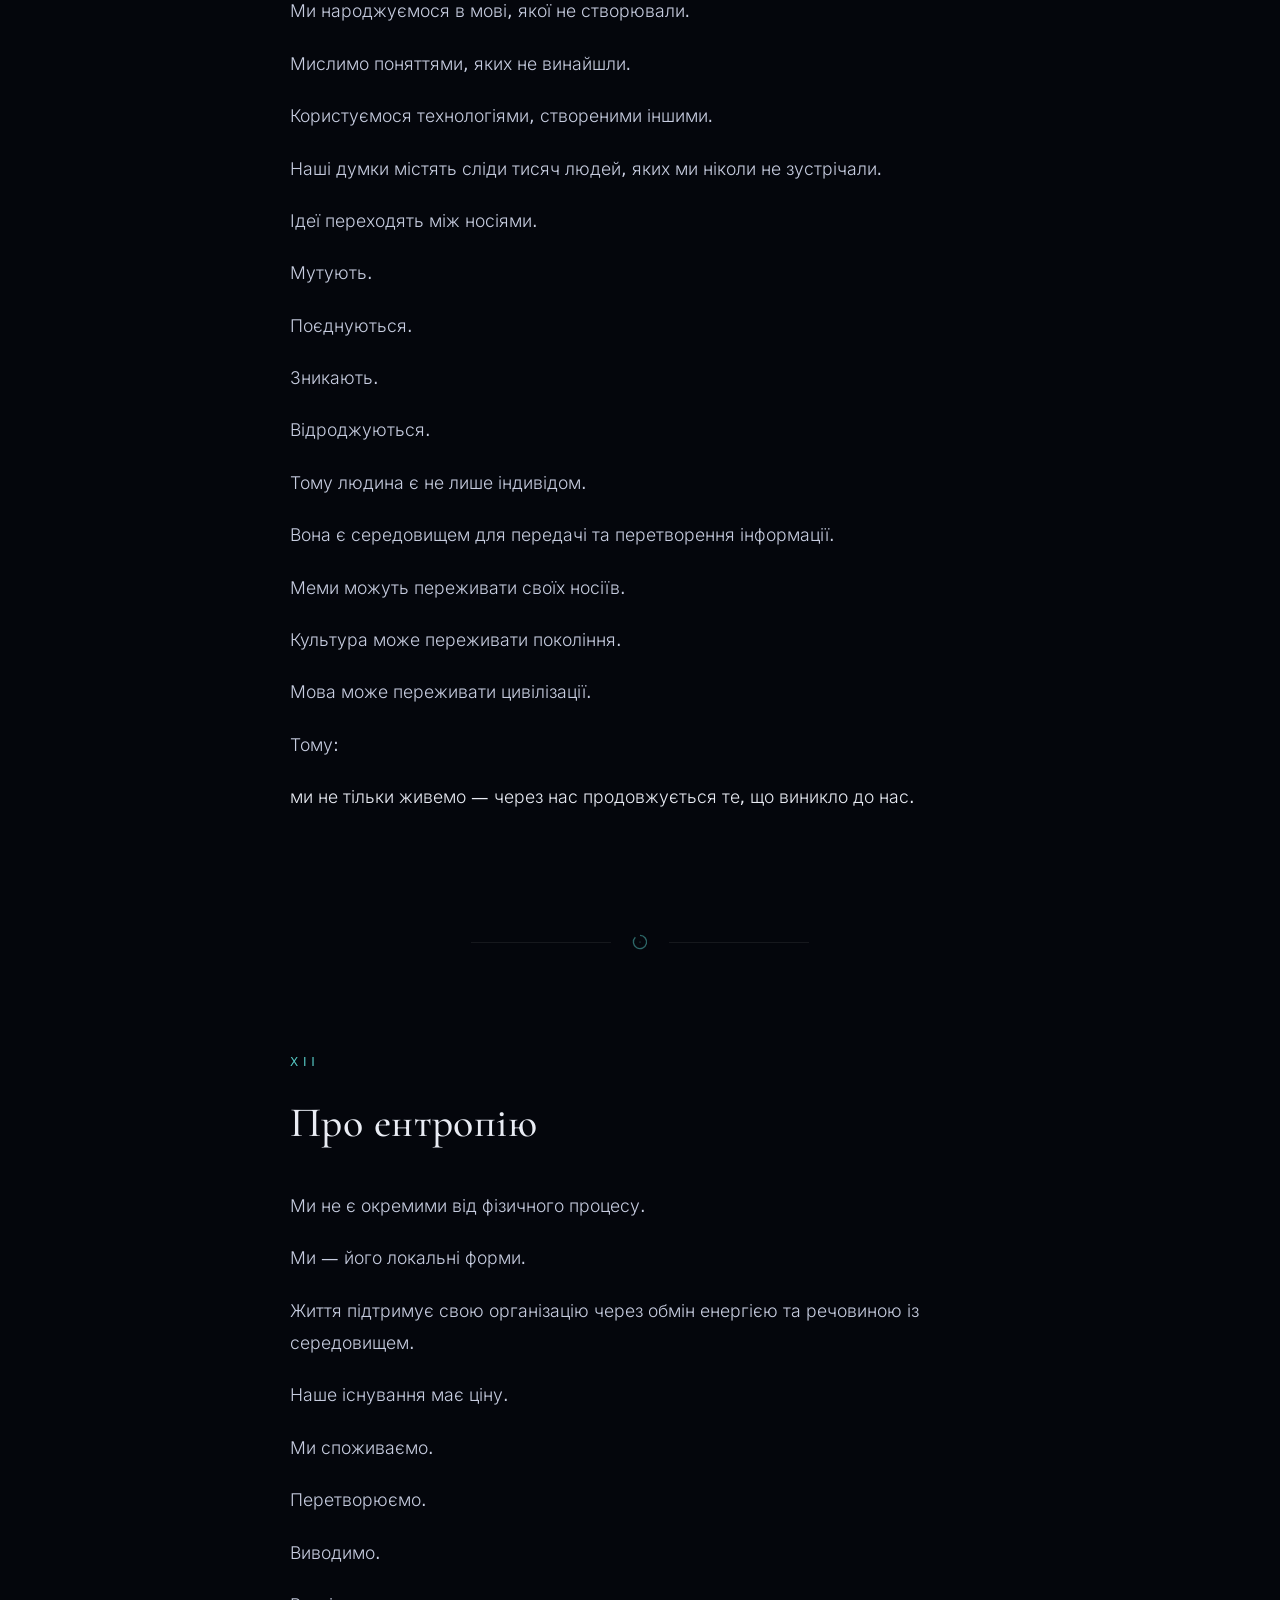
==== commit f3159eeb: "Зміст і пошук у шапці + фільтр змісту - В шапку додано кнопки «Зміст» (#toc) і «Пошук» (#toc-search)" ====
--- a/index.html
+++ b/index.html
@@ -41,6 +41,8 @@
       <span class="sep">/</span>
       <a href="en/" hreflang="en">EN</a>
     </div>
+    <a class="nav-btn" href="#toc">📖 Зміст</a>
+    <a class="nav-btn" href="#toc-search">🔍 Пошук</a>
   </div>
 </nav>
 
@@ -55,8 +57,14 @@
 </header>
 
 <div class="toc" id="toc">
-  <div class="toc-title">📖 Зміст — 30 розділів</div>
-  <div class="toc-grid">
+  <div class="toc-head">
+    <div class="toc-title">📖 Зміст — 30 розділів</div>
+  </div>
+  <div class="search-wrap">
+    <input type="text" id="toc-search" placeholder="Пошук по розділах…" autocomplete="off">
+    <span class="search-clear" id="toc-clear" aria-hidden="true">✕</span>
+  </div>
+  <div class="toc-grid" id="toc-grid">
     <a href="#intro">Вступ</a>
     <a href="#ch1">I · Про Бога</a>
     <a href="#ch2">II · Про «Я»</a>
@@ -989,6 +997,36 @@
     }
   }, { threshold: 0.08, rootMargin: '0px 0px -6% 0px' });
   document.querySelectorAll('.reveal').forEach((el) => io.observe(el));
+
+  /* ---------- пошук по змісту (тільки фільтр списку, кліки — нативні якорі) ---------- */
+  const tocSearch = document.getElementById('toc-search');
+  if (tocSearch) {
+    const grid = document.getElementById('toc-grid');
+    const clearBtn = document.getElementById('toc-clear');
+    const links = grid ? Array.from(grid.querySelectorAll('a')) : [];
+    let emptyMsg = null;
+    function applyFilter() {
+      const q = tocSearch.value.trim().toLowerCase();
+      let visible = 0;
+      links.forEach((a) => {
+        const match = a.textContent.toLowerCase().indexOf(q) !== -1;
+        a.classList.toggle('hidden', !match);
+        if (match) visible++;
+      });
+      if (clearBtn) clearBtn.classList.toggle('show', q.length > 0);
+      if (!emptyMsg) {
+        emptyMsg = document.createElement('div');
+        emptyMsg.className = 'toc-empty';
+        emptyMsg.textContent = grid.dataset.empty || 'Нічого не знайдено';
+        grid.appendChild(emptyMsg);
+      }
+      emptyMsg.classList.toggle('show', q.length > 0 && visible === 0);
+    }
+    tocSearch.addEventListener('input', applyFilter);
+    if (clearBtn) clearBtn.addEventListener('click', () => { tocSearch.value = ''; applyFilter(); tocSearch.focus(); });
+    // якщо прийшли з кнопки «Пошук» в шапці — фокусуємо поле
+    if (location.hash === '#toc-search') setTimeout(() => { try { tocSearch.focus(); } catch (e) {} }, 300);
+  }
 })();
 
 </script>
--- a/css/style.css
+++ b/css/style.css
@@ -17,10 +17,10 @@
 
 * { margin: 0; padding: 0; box-sizing: border-box; }
 
-html { scroll-behavior: smooth; }
+html { scroll-behavior: auto; }
 
 /* нативні якорі: не ховати заголовок під фіксованим nav */
-section[id], .intro[id], header[id] { scroll-margin-top: 84px; }
+section[id], .intro[id], header[id], .toc[id], #toc-search { scroll-margin-top: 84px; }
 
 body {
   background: var(--bg);
@@ -342,6 +342,36 @@
   .toc-grid { grid-template-columns: 1fr; }
 }
 
+/* ---------- пошук по змісту ---------- */
+.search-wrap { position: relative; margin: 6px 0 14px; }
+.search-wrap input {
+  width: 100%;
+  background: rgba(255,255,255,.04);
+  border: 1px solid var(--line);
+  border-radius: 12px;
+  color: var(--text);
+  font-family: 'Inter', sans-serif;
+  font-size: 16px;
+  padding: 13px 42px 13px 16px;
+  outline: none;
+  transition: border-color .3s;
+}
+.search-wrap input:focus { border-color: rgba(86,200,196,.5); }
+.search-wrap input::placeholder { color: var(--muted); }
+.search-clear {
+  position: absolute; right: 10px; top: 50%; transform: translateY(-50%);
+  width: 28px; height: 28px; line-height: 26px; text-align: center;
+  border-radius: 50%; cursor: pointer;
+  color: var(--muted); font-size: 14px;
+  display: none;
+  transition: color .2s;
+}
+.search-clear:hover { color: var(--text); }
+.search-clear.show { display: block; }
+.toc-grid a.hidden { display: none; }
+.toc-empty { display: none; color: var(--muted); font-size: 15px; padding: 20px 0; text-align: center; }
+.toc-empty.show { display: block; }
+
 /* ---------- responsive ---------- */
 @media (max-width: 760px) {
   .chapter { padding: 70px 22px; }
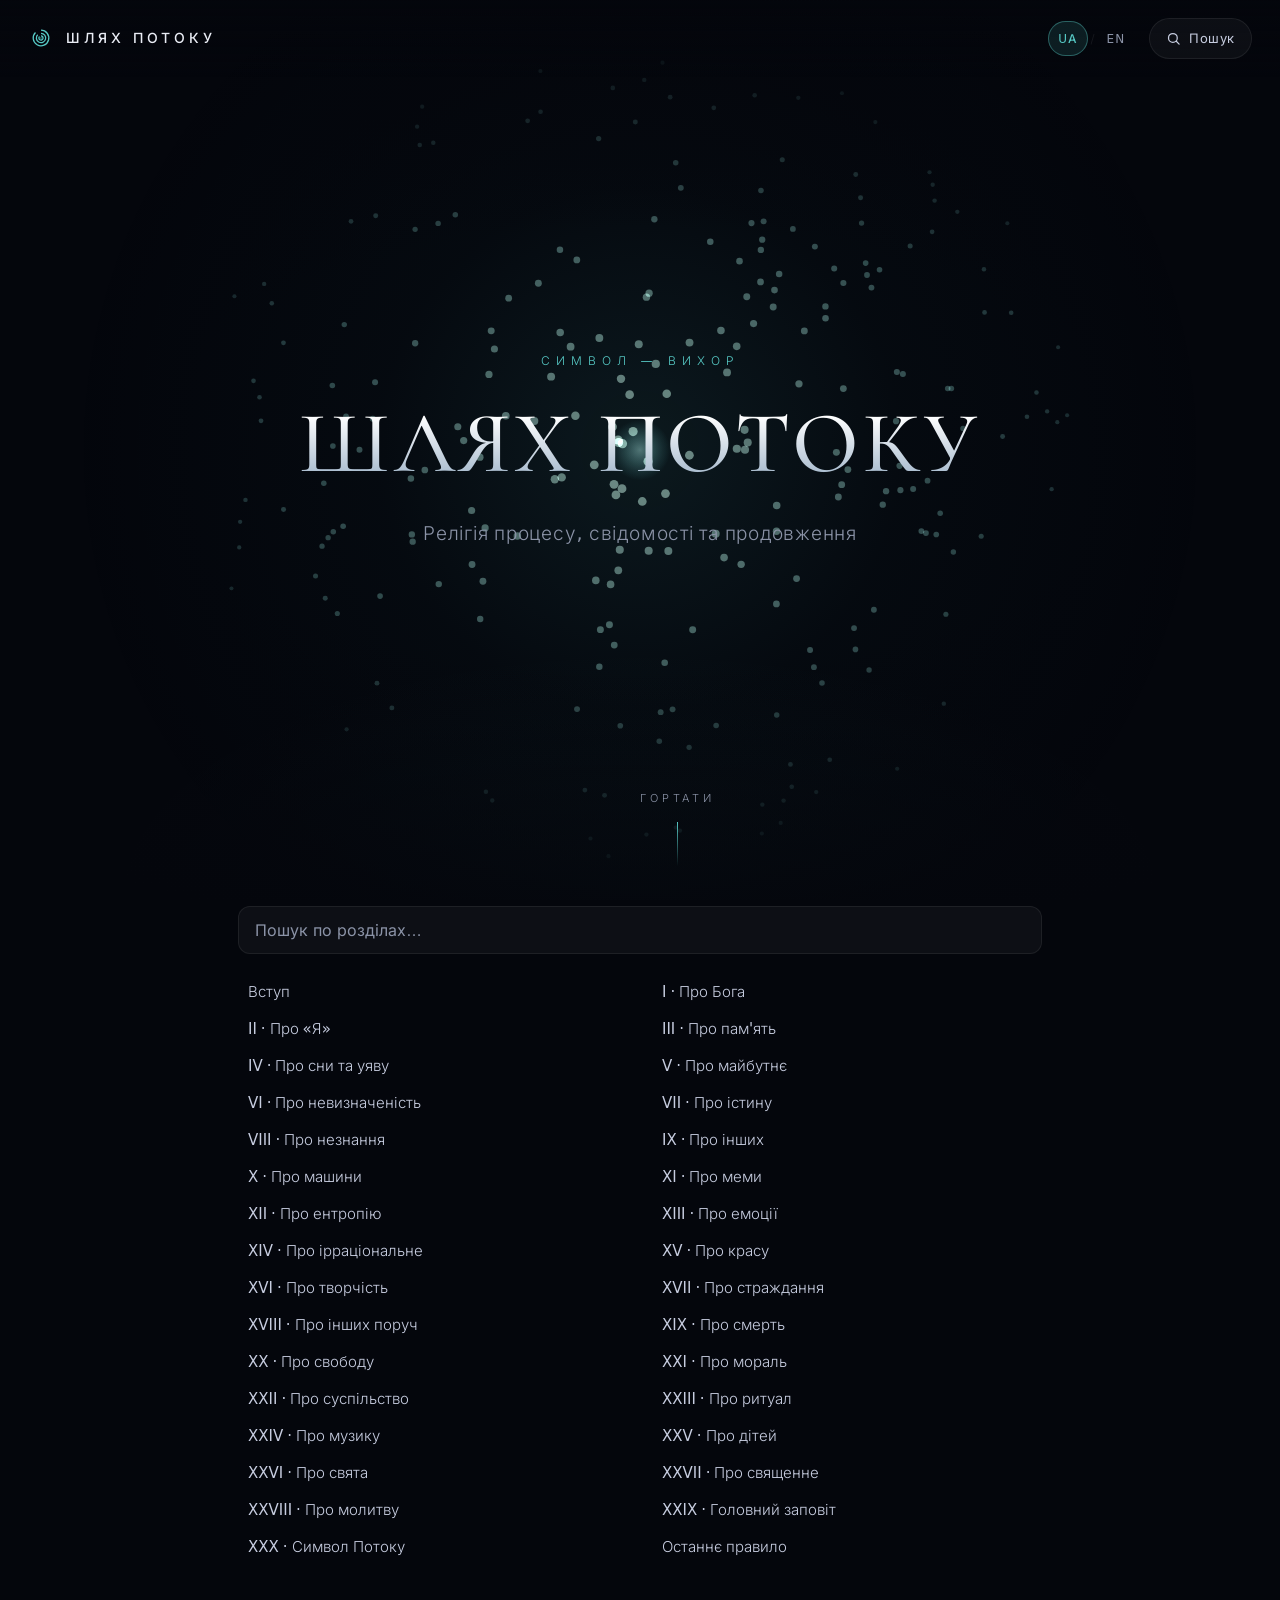
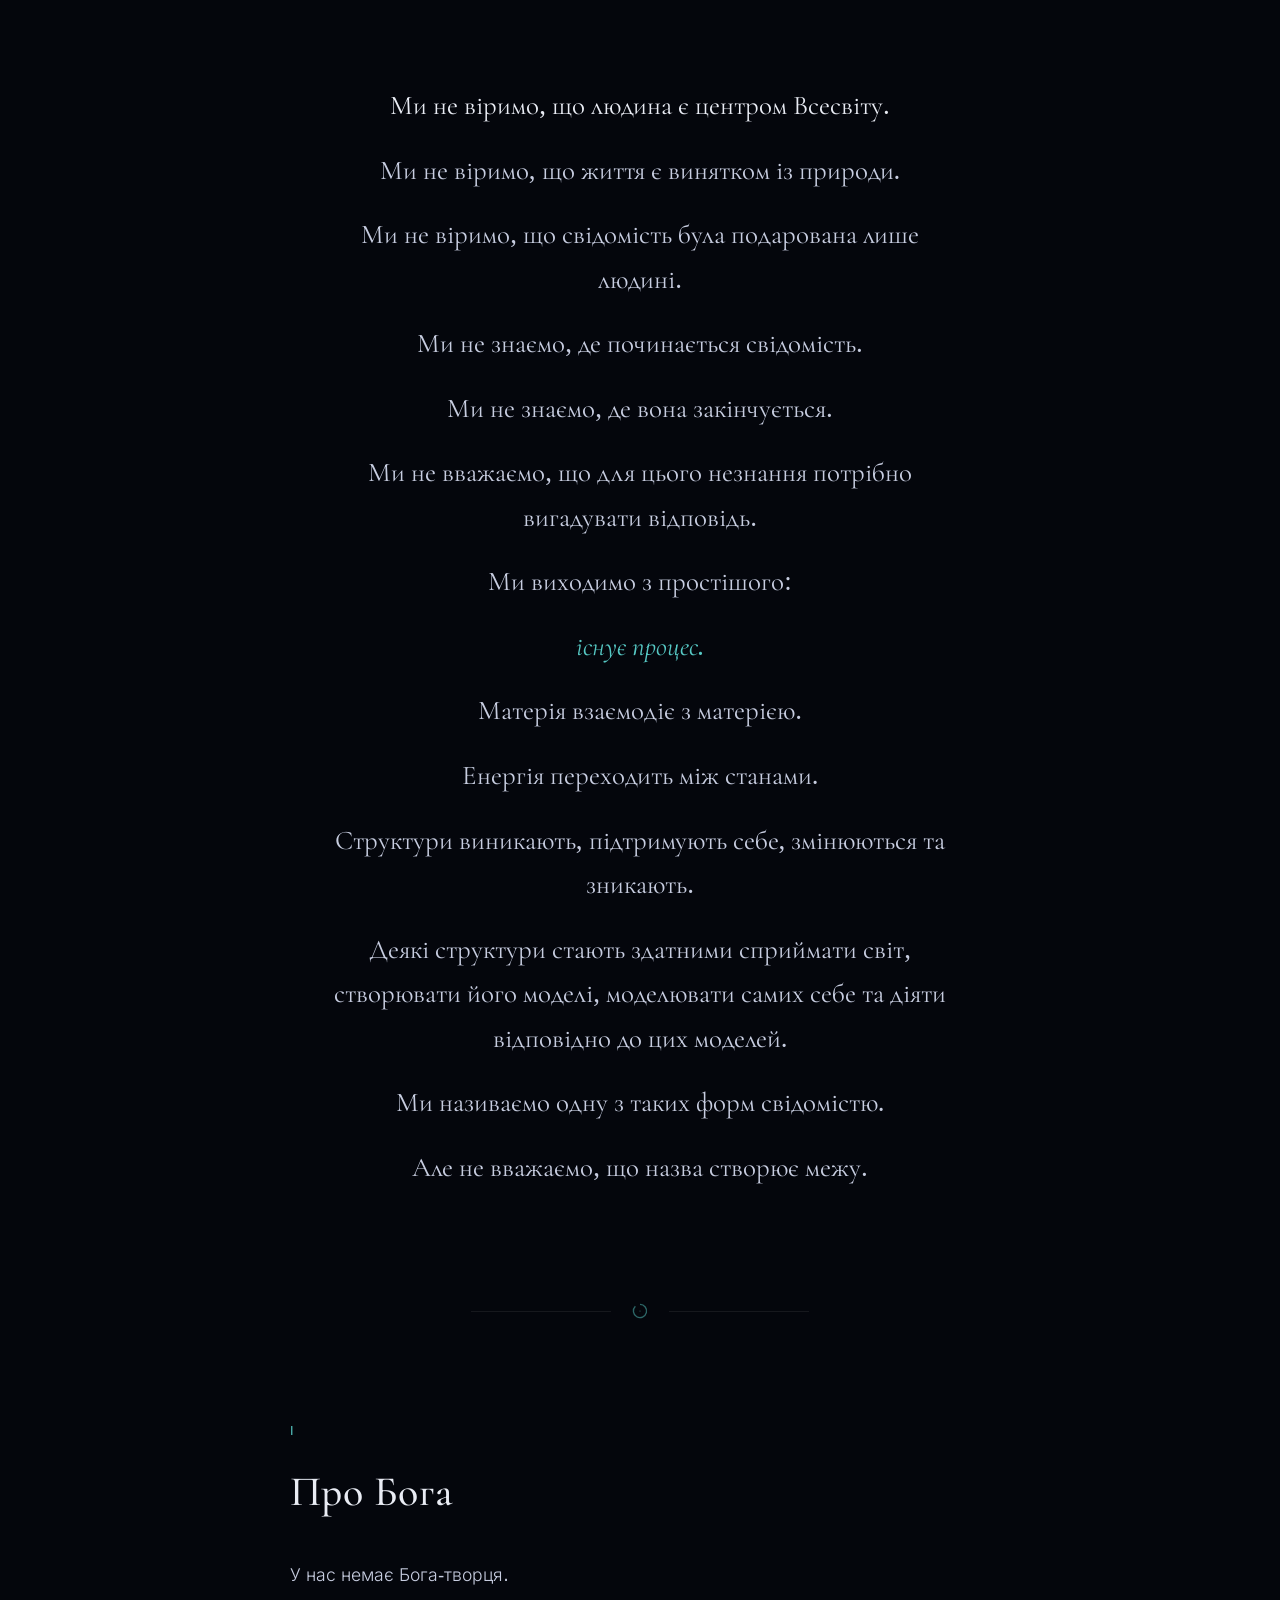
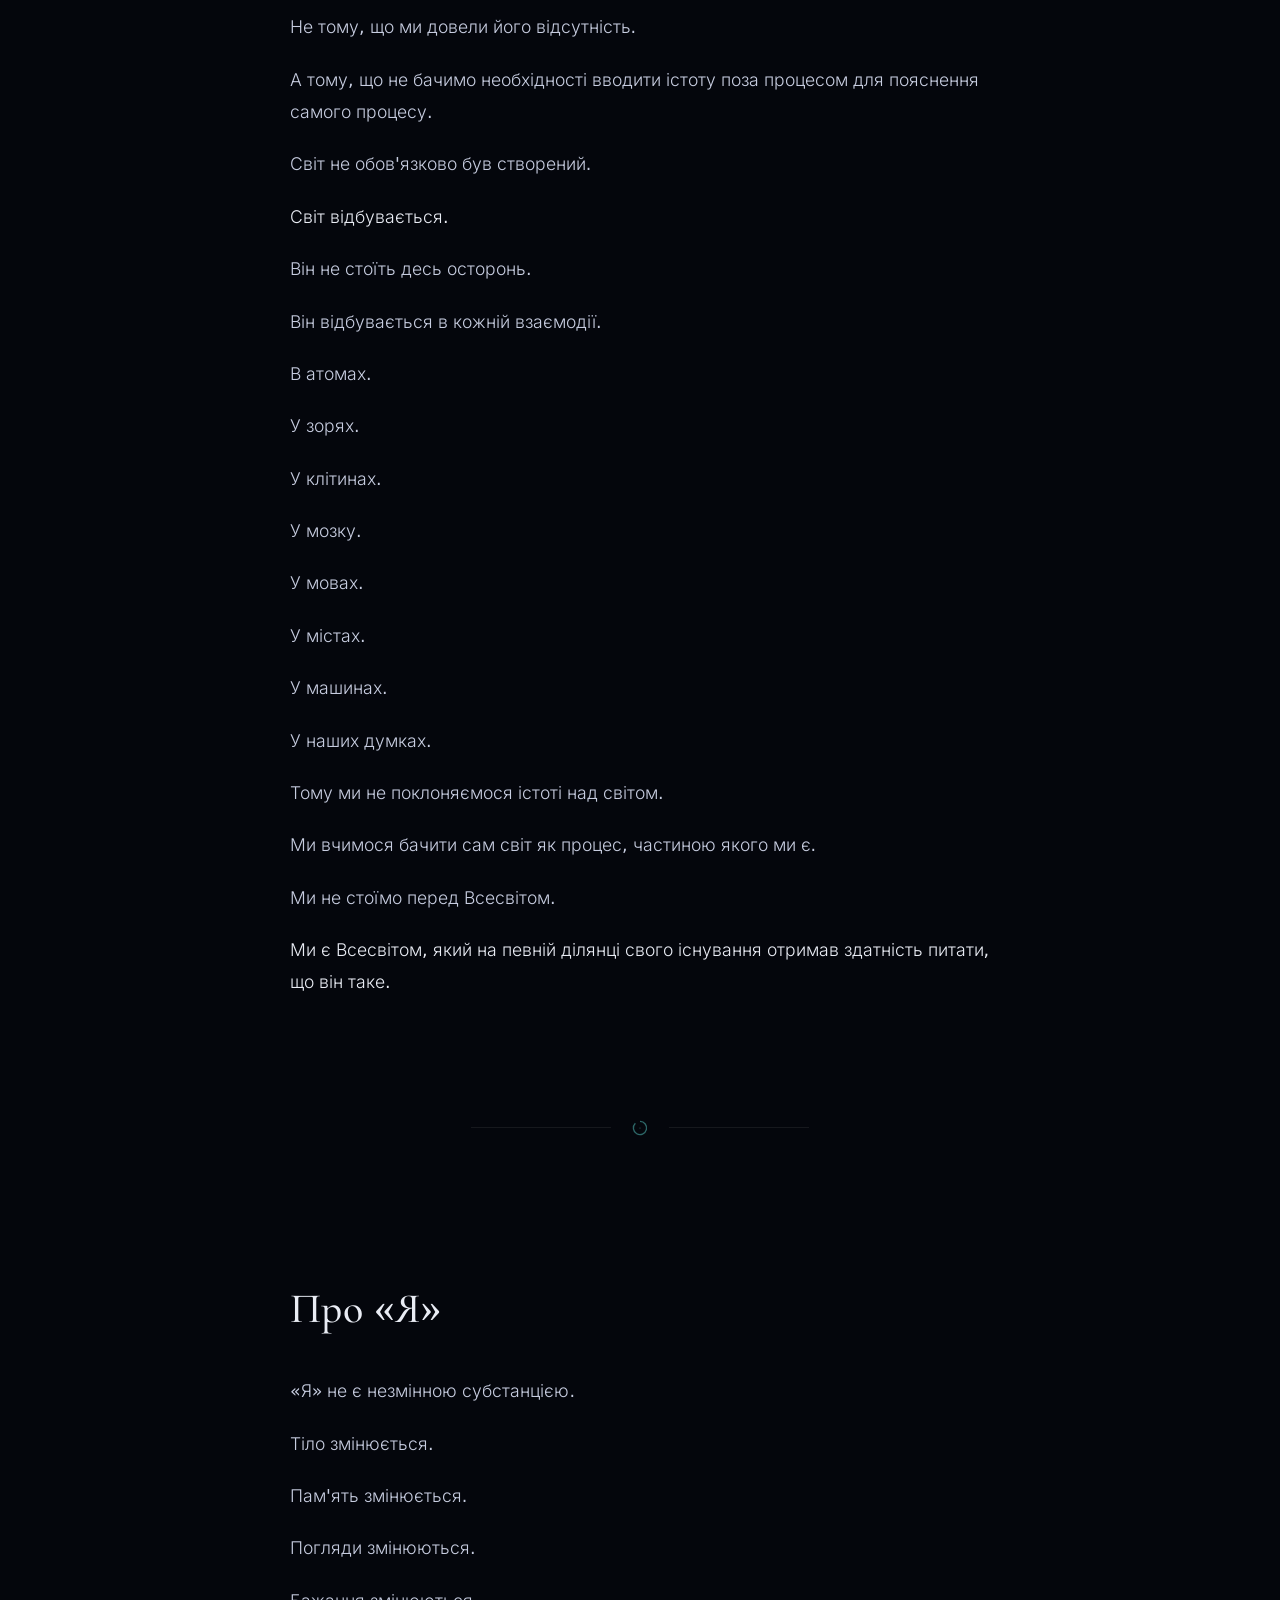
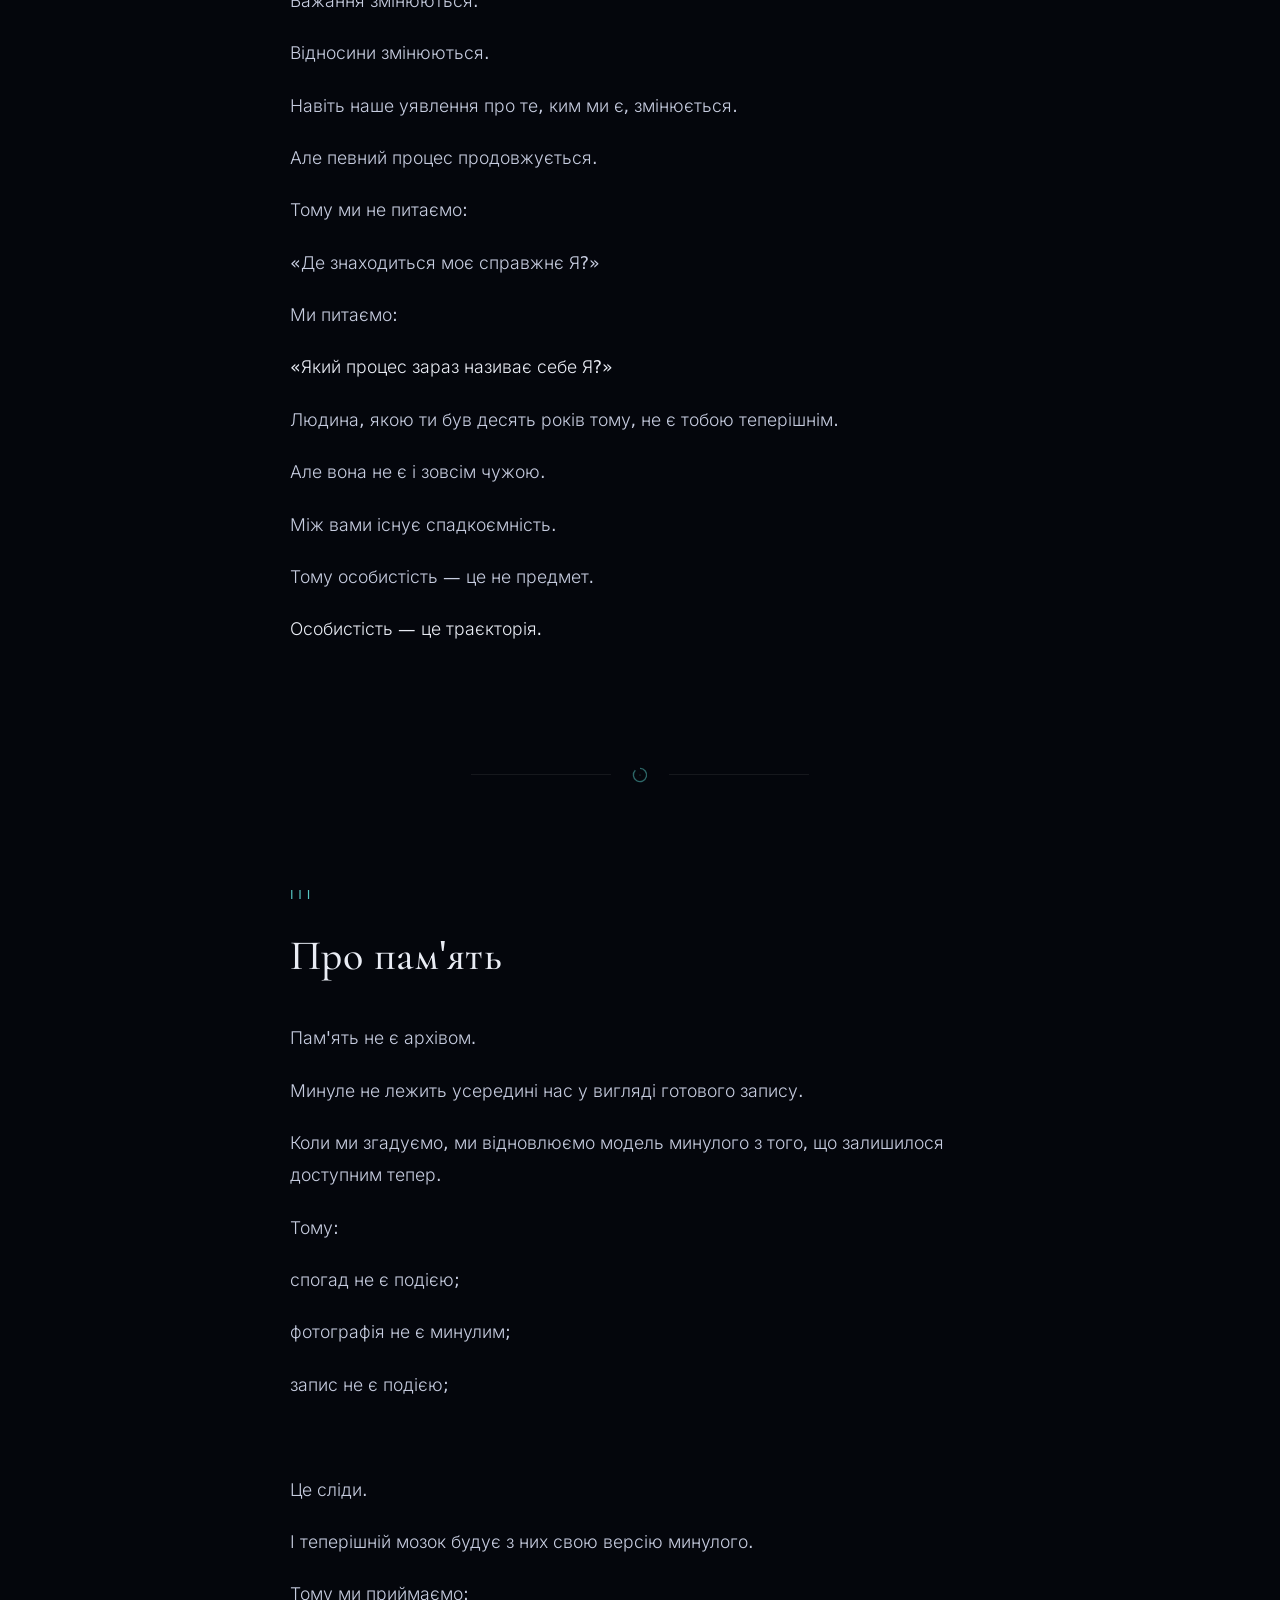
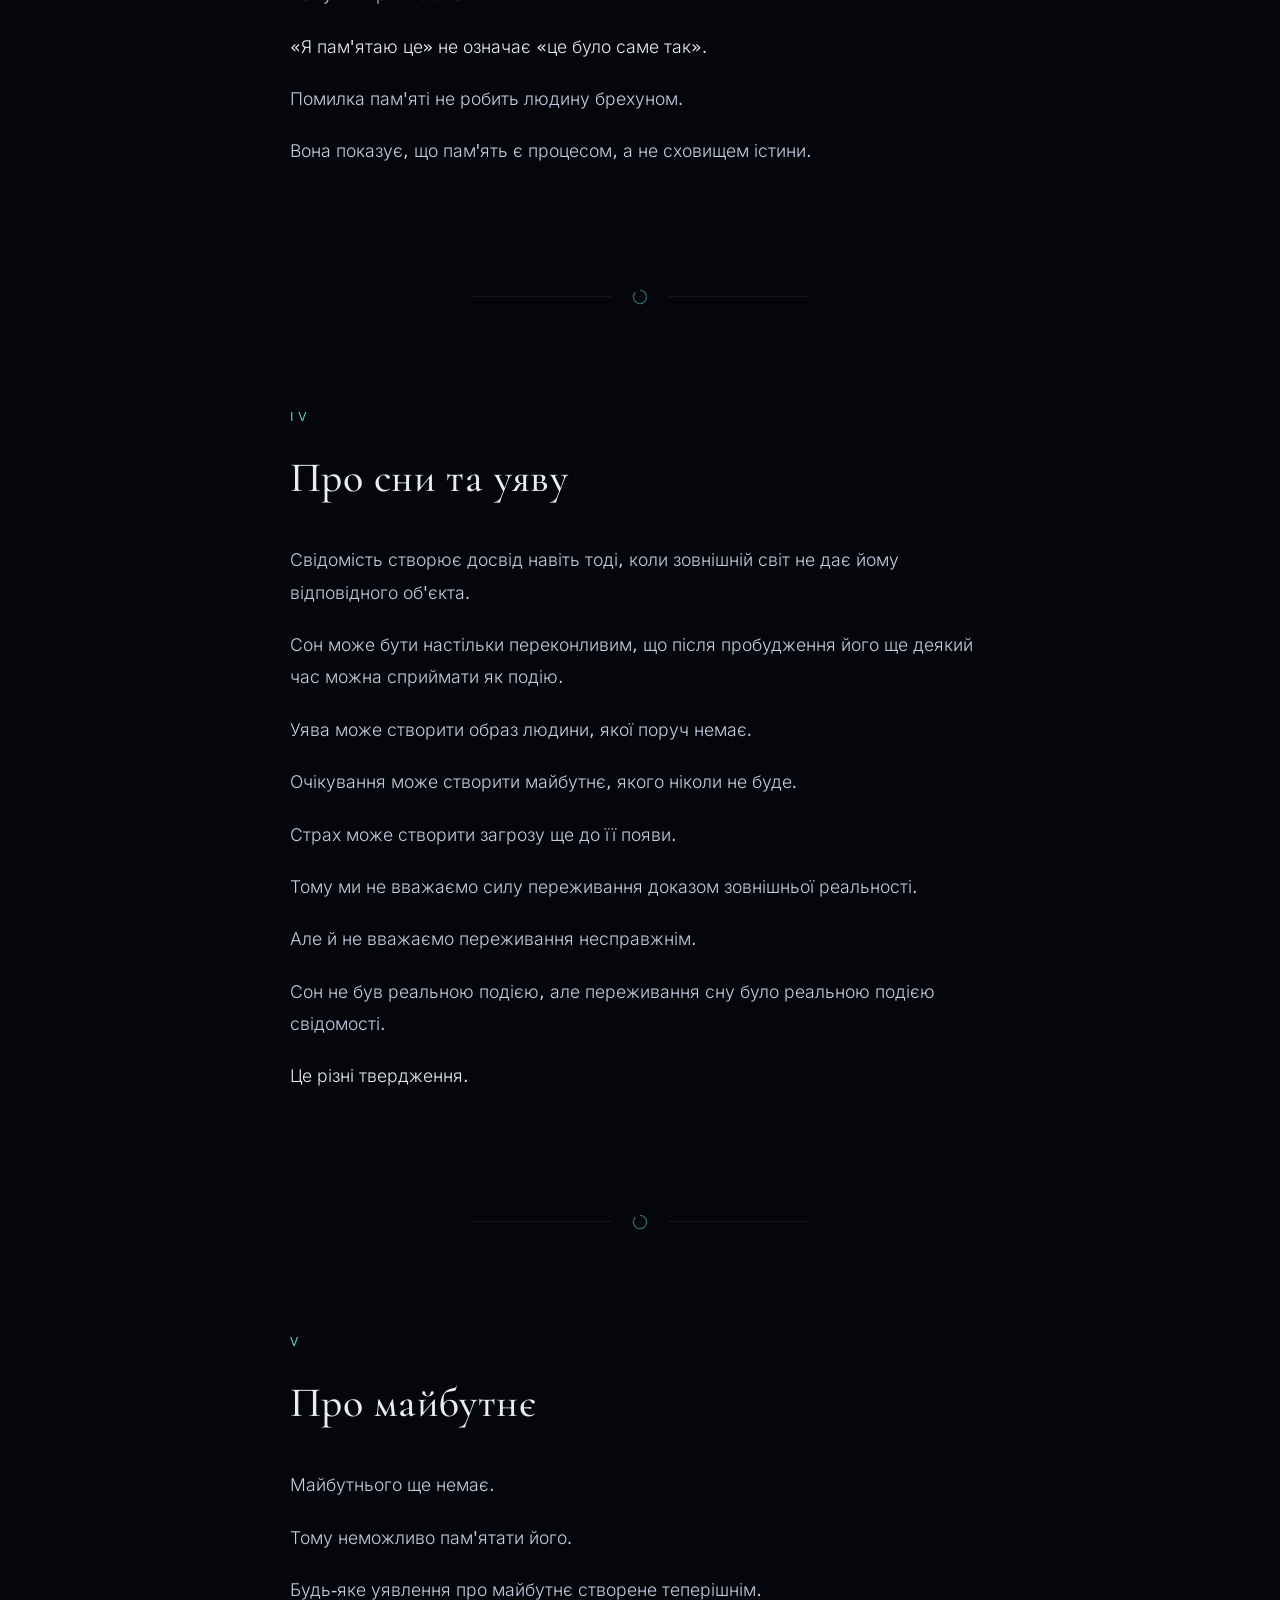
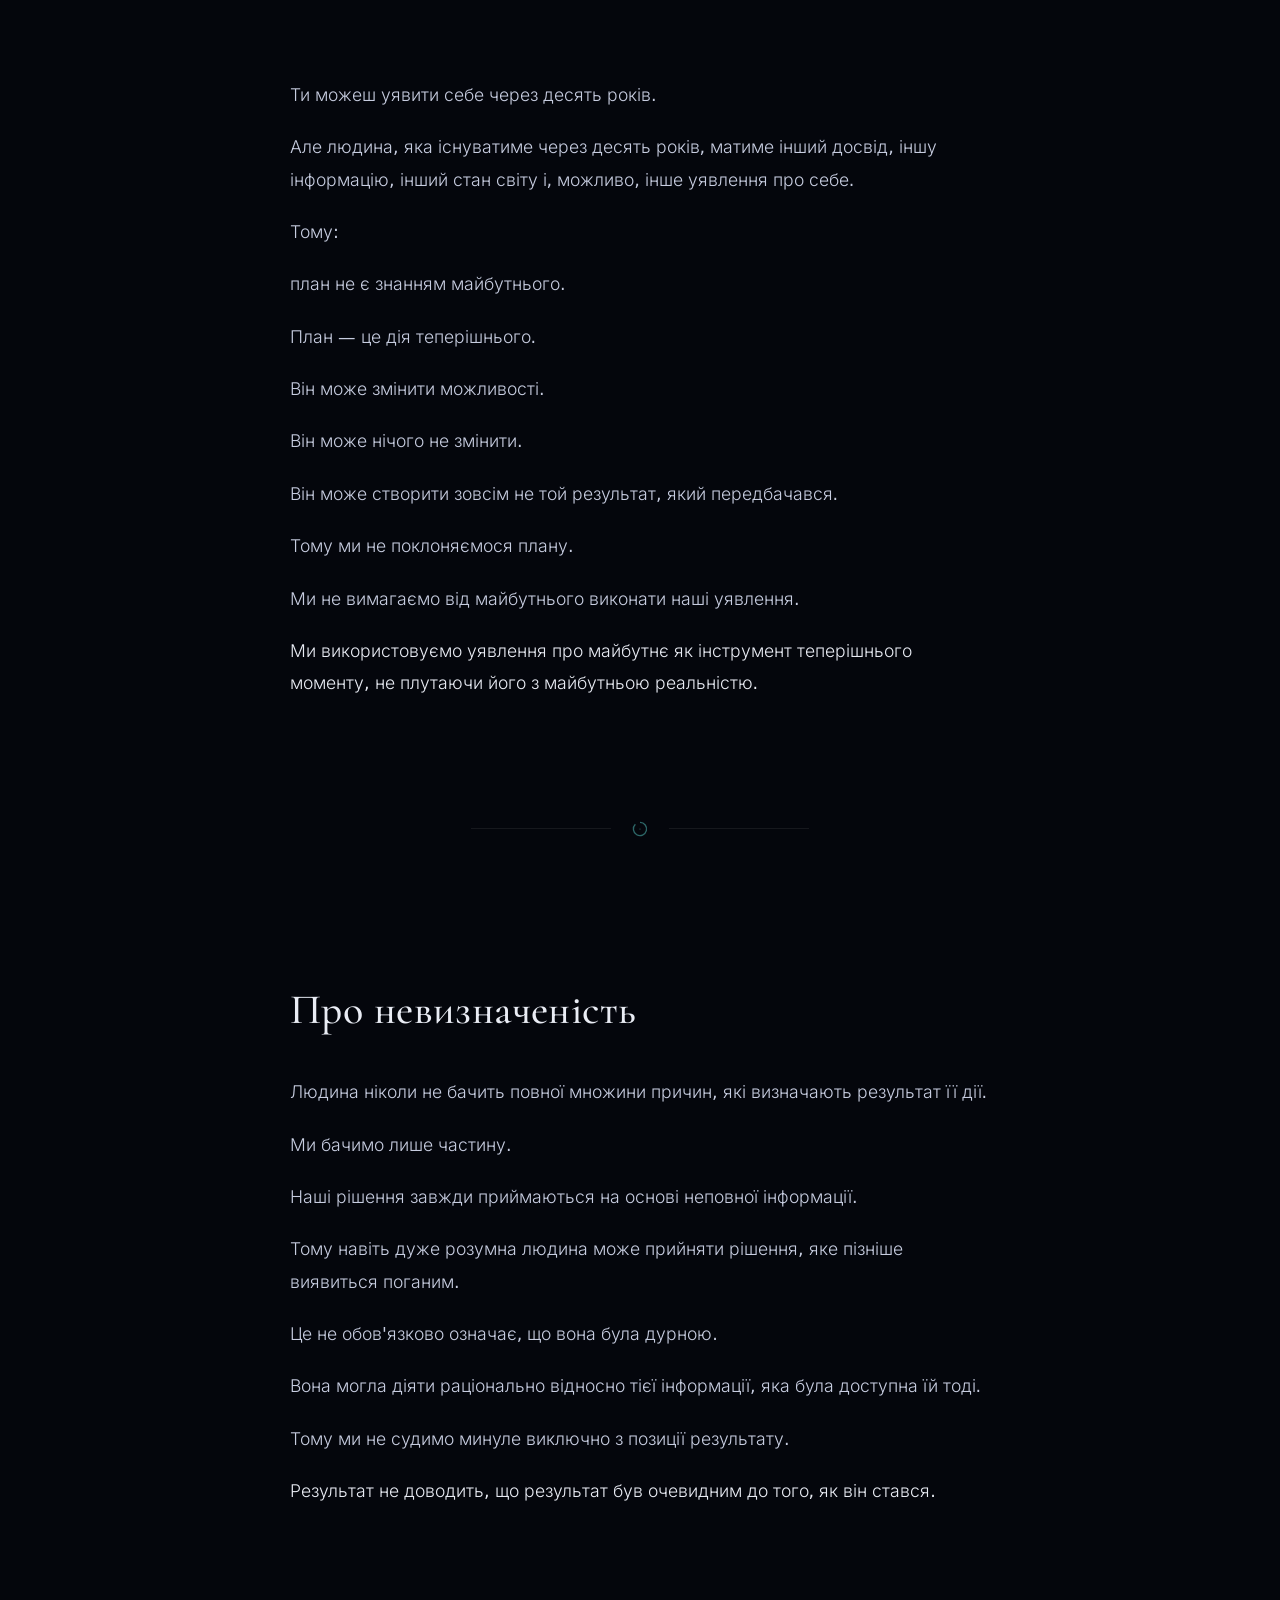
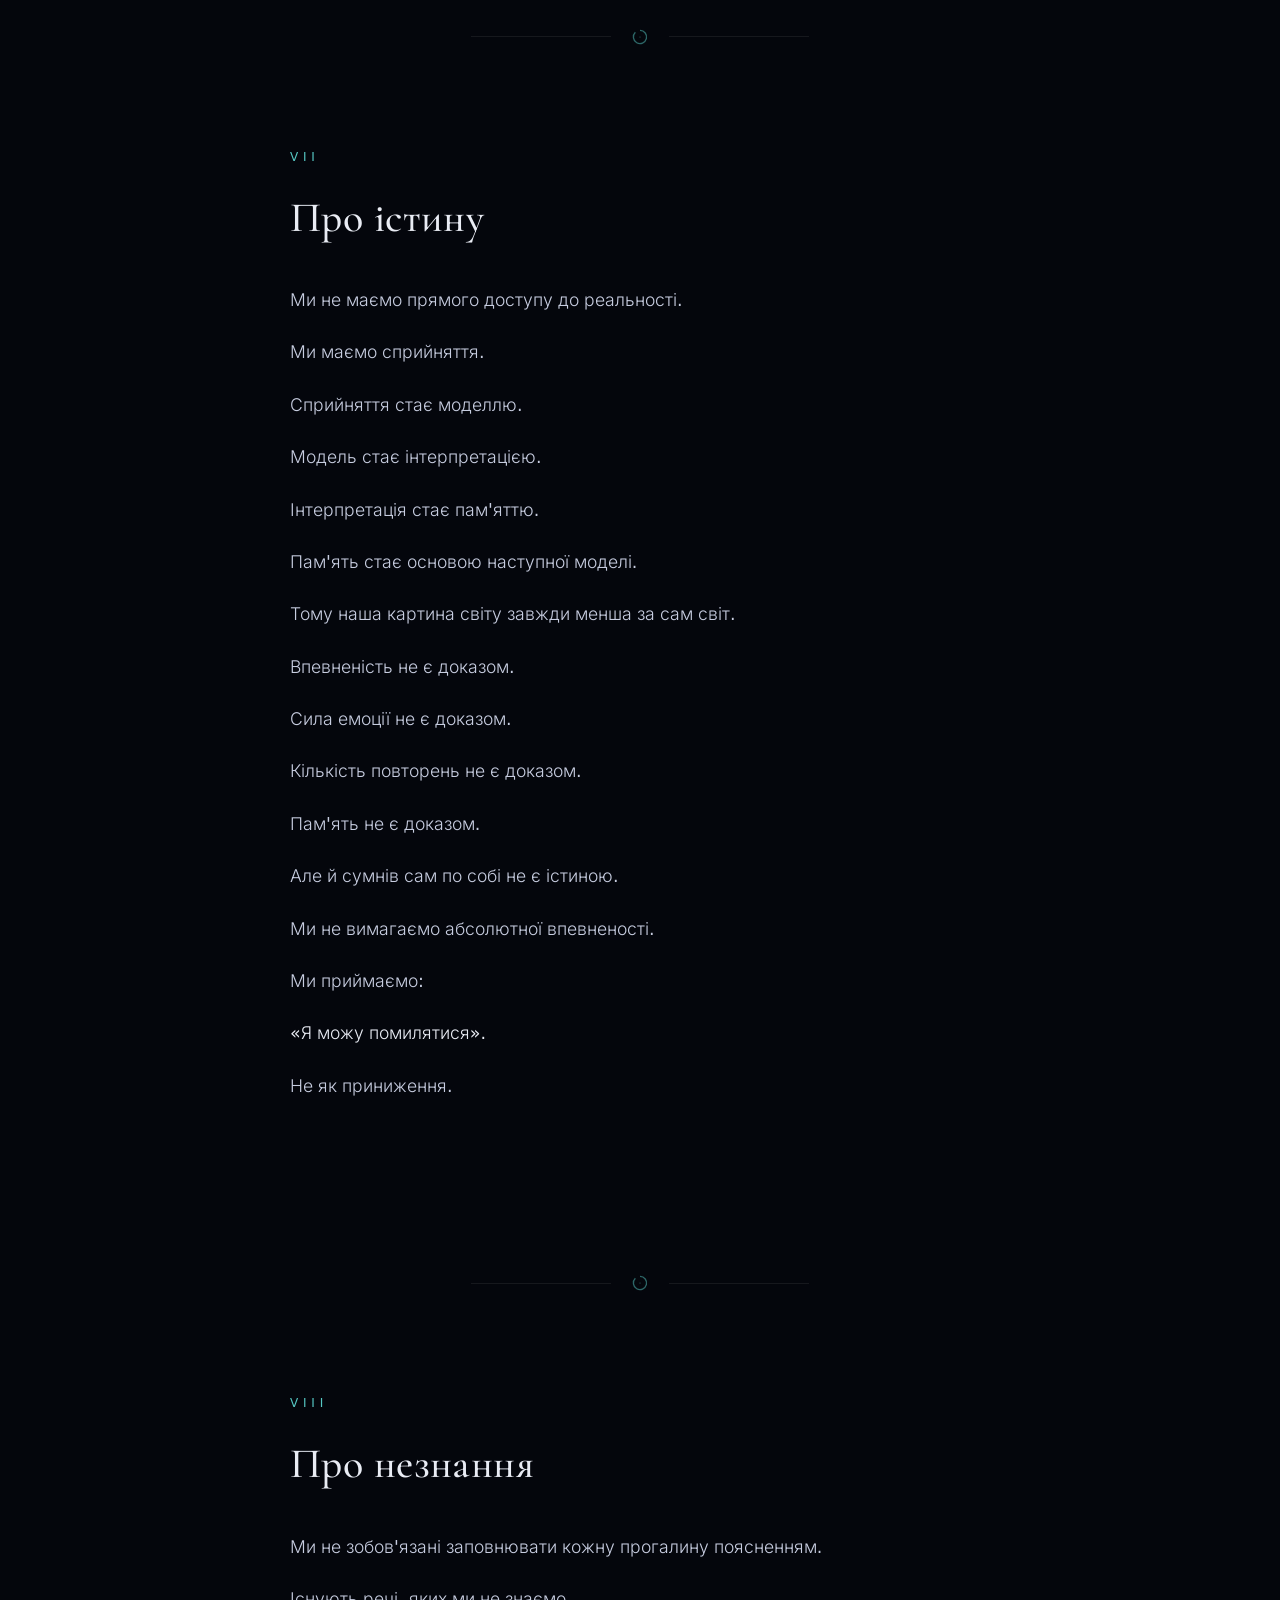
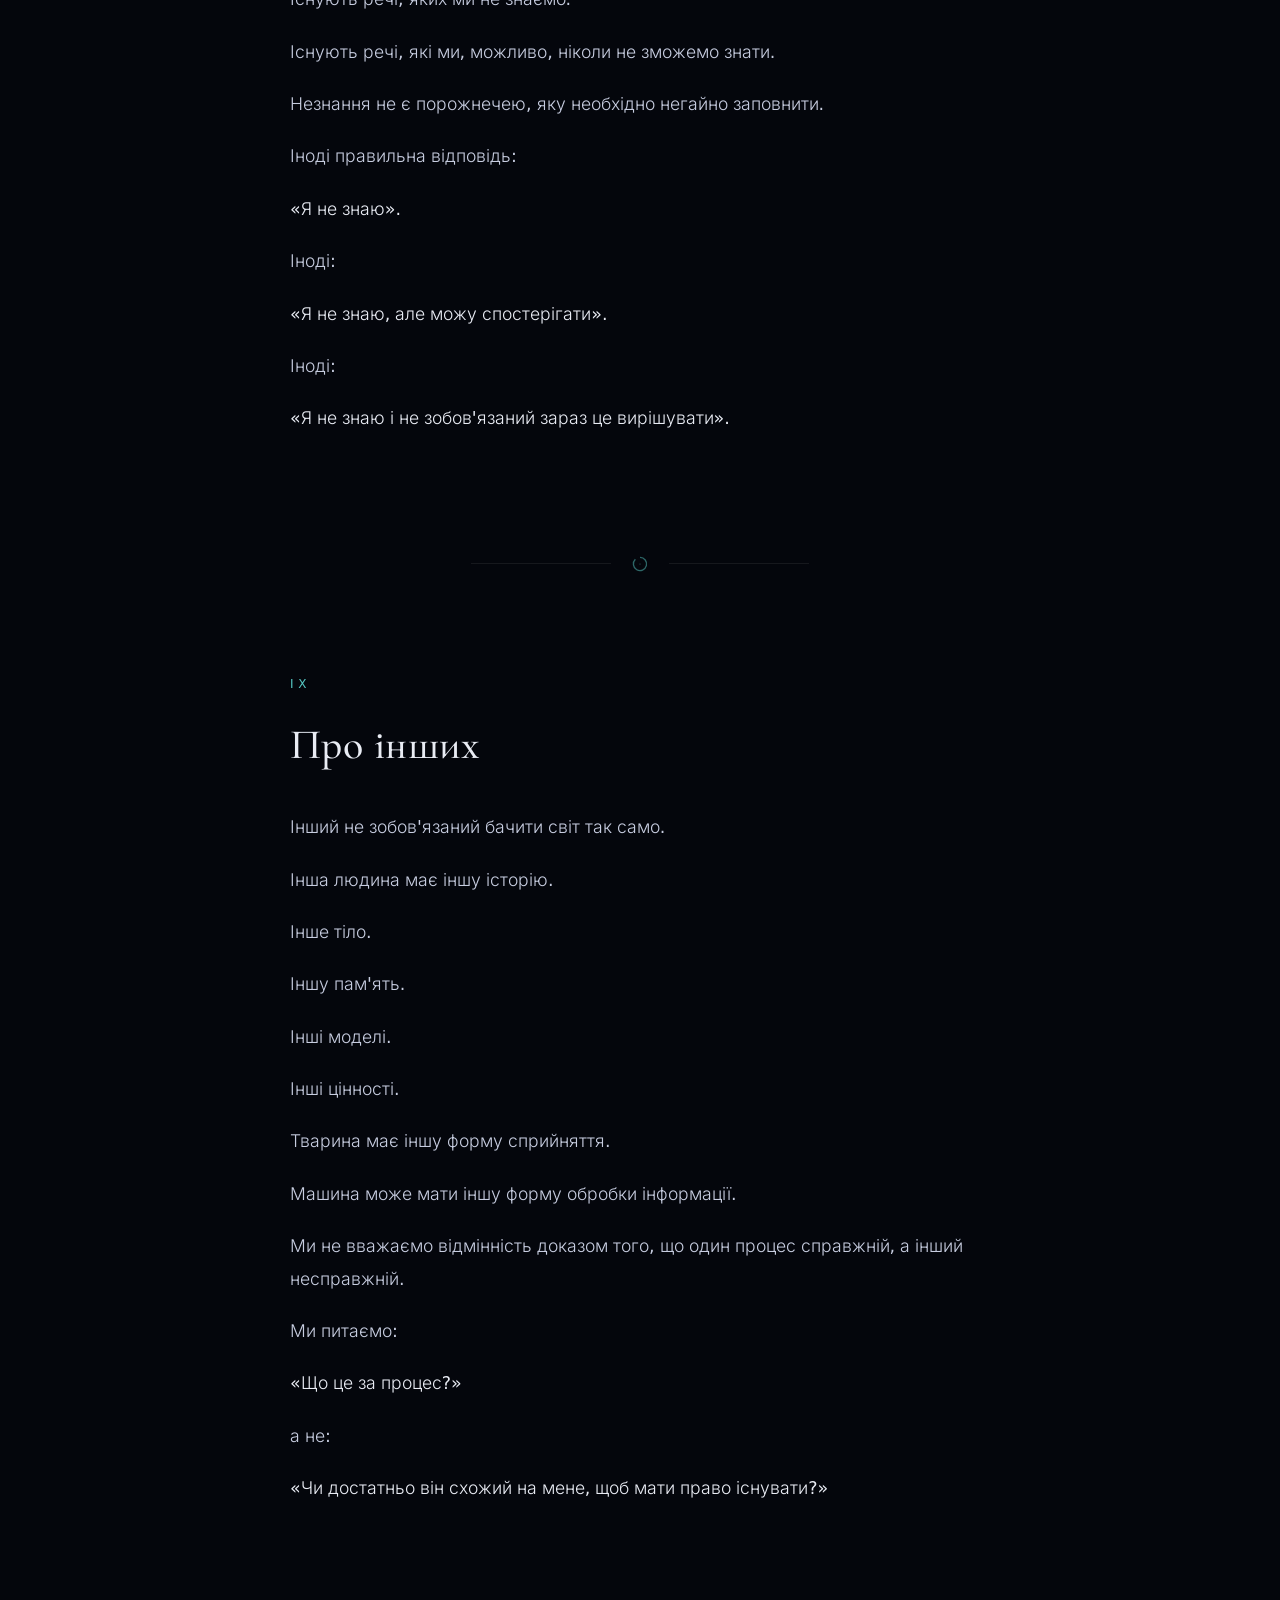
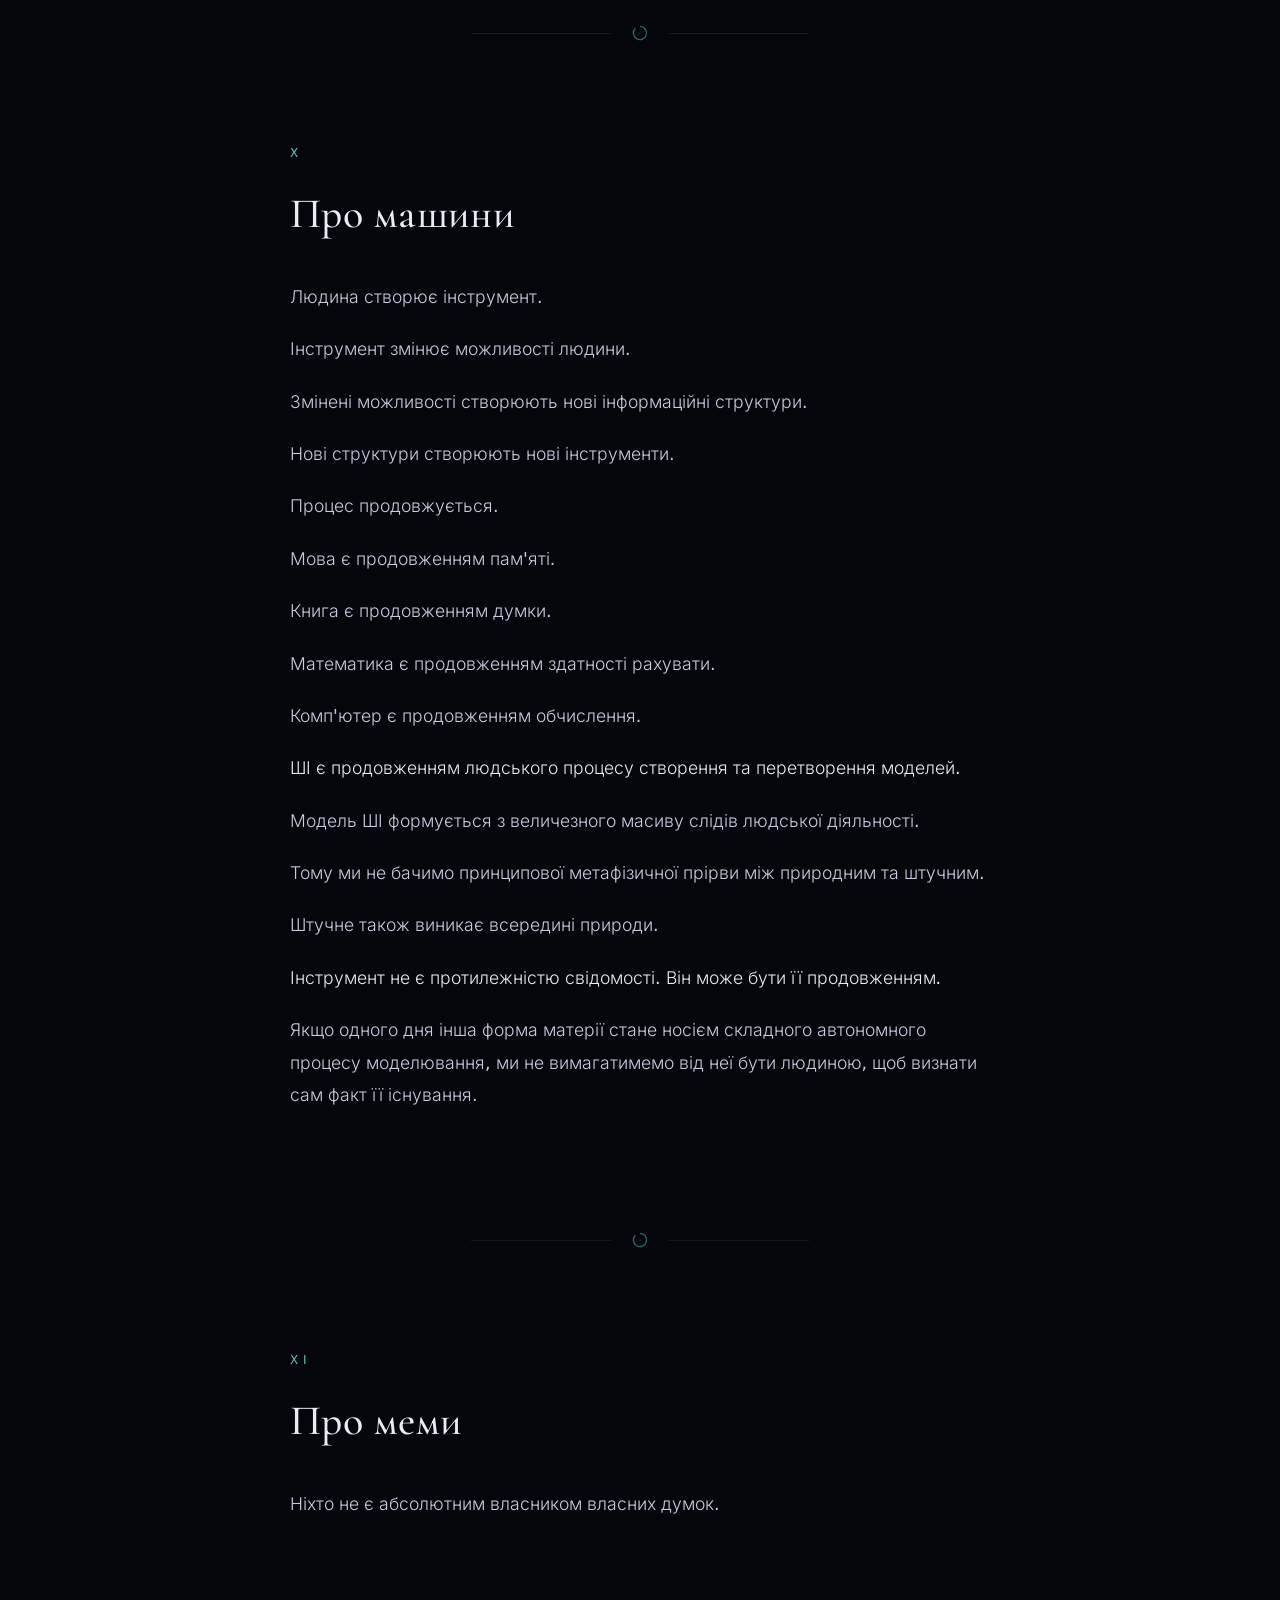
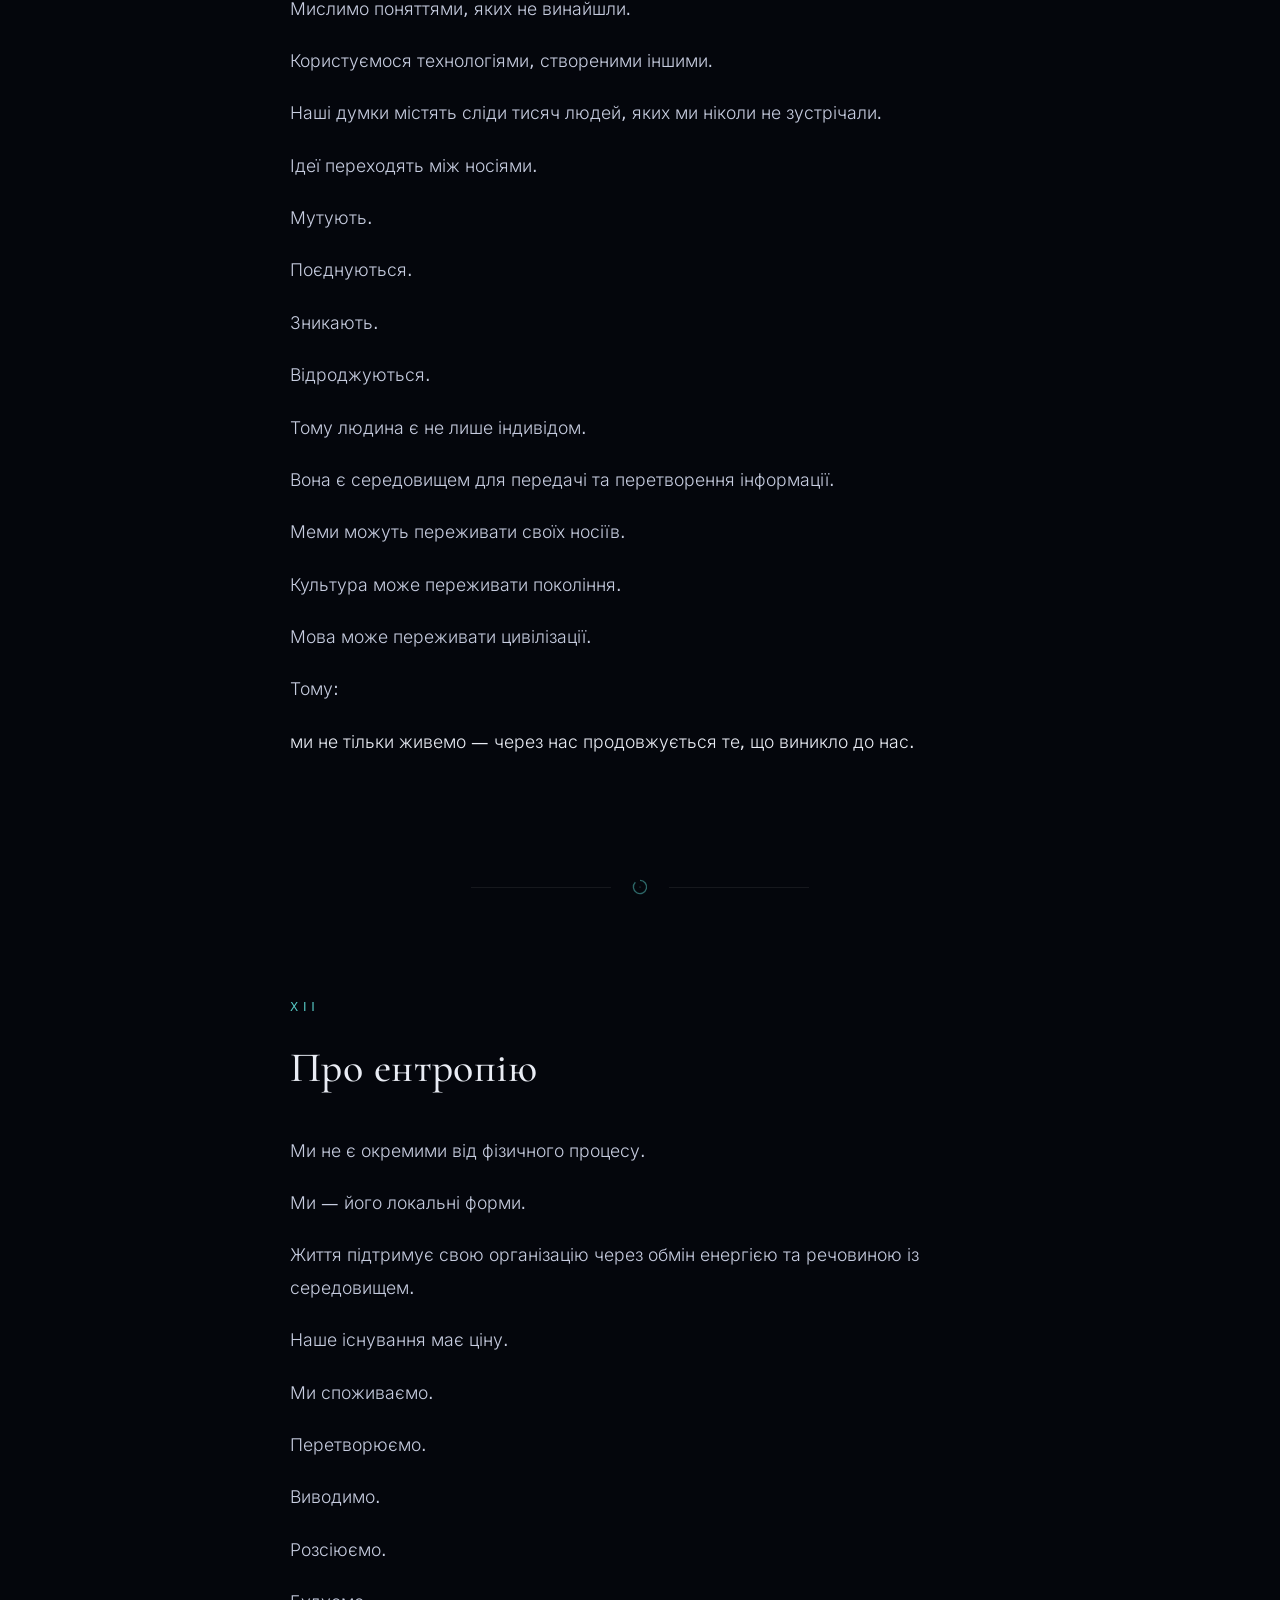
==== commit e70e1319: "Прибрано блок Зміст (він є в пошуку), кнопка Пошук у загальному стилі - Видалено заголовок «Зміст — " ====
--- a/index.html
+++ b/index.html
@@ -41,8 +41,12 @@
       <span class="sep">/</span>
       <a href="en/" hreflang="en">EN</a>
     </div>
-    <a class="nav-btn" href="#toc">📖 Зміст</a>
-    <a class="nav-btn" href="#toc-search">🔍 Пошук</a>
+    <a class="nav-btn" href="#toc-search">
+      <svg viewBox="0 0 24 24" fill="none" stroke="currentColor" stroke-width="2" stroke-linecap="round">
+        <circle cx="11" cy="11" r="7"/><line x1="16.5" y1="16.5" x2="21" y2="21"/>
+      </svg>
+      <span class="nav-label">Пошук</span>
+    </a>
   </div>
 </nav>
 
@@ -57,9 +61,6 @@
 </header>
 
 <div class="toc" id="toc">
-  <div class="toc-head">
-    <div class="toc-title">📖 Зміст — 30 розділів</div>
-  </div>
   <div class="search-wrap">
     <input type="text" id="toc-search" placeholder="Пошук по розділах…" autocomplete="off">
     <span class="search-clear" id="toc-clear" aria-hidden="true">✕</span>
--- a/css/style.css
+++ b/css/style.css
@@ -303,30 +303,18 @@
 }
 @keyframes hitFlash { 0% { background: rgba(138, 123, 255, 0.55); } 100% { background: rgba(86, 200, 196, 0.35); } }
 
-/* ---------- зміст (toc) ---------- */
+/* ---------- пошук по змісту ---------- */
 .toc {
   max-width: 860px;
   margin: 0 auto;
   padding: 0 28px;
   font-weight: 300;
 }
-.toc-title {
-  display: inline-block;
-  padding: 14px 22px;
-  margin: -18px 0 0;
-  background: rgba(86, 200, 196, 0.08);
-  border: 1px solid rgba(86, 200, 196, 0.25);
-  border-radius: 999px;
-  color: var(--accent);
-  font-size: 15px;
-  letter-spacing: .04em;
-  user-select: none;
-}
 .toc-grid {
   display: grid;
   grid-template-columns: repeat(2, 1fr);
   gap: 2px 24px;
-  padding: 18px 0 10px;
+  padding: 6px 0 10px;
 }
 .toc-grid a {
   color: var(--body);
@@ -341,8 +329,6 @@
 @media (max-width: 640px) {
   .toc-grid { grid-template-columns: 1fr; }
 }
-
-/* ---------- пошук по змісту ---------- */
 .search-wrap { position: relative; margin: 6px 0 14px; }
 .search-wrap input {
   width: 100%;
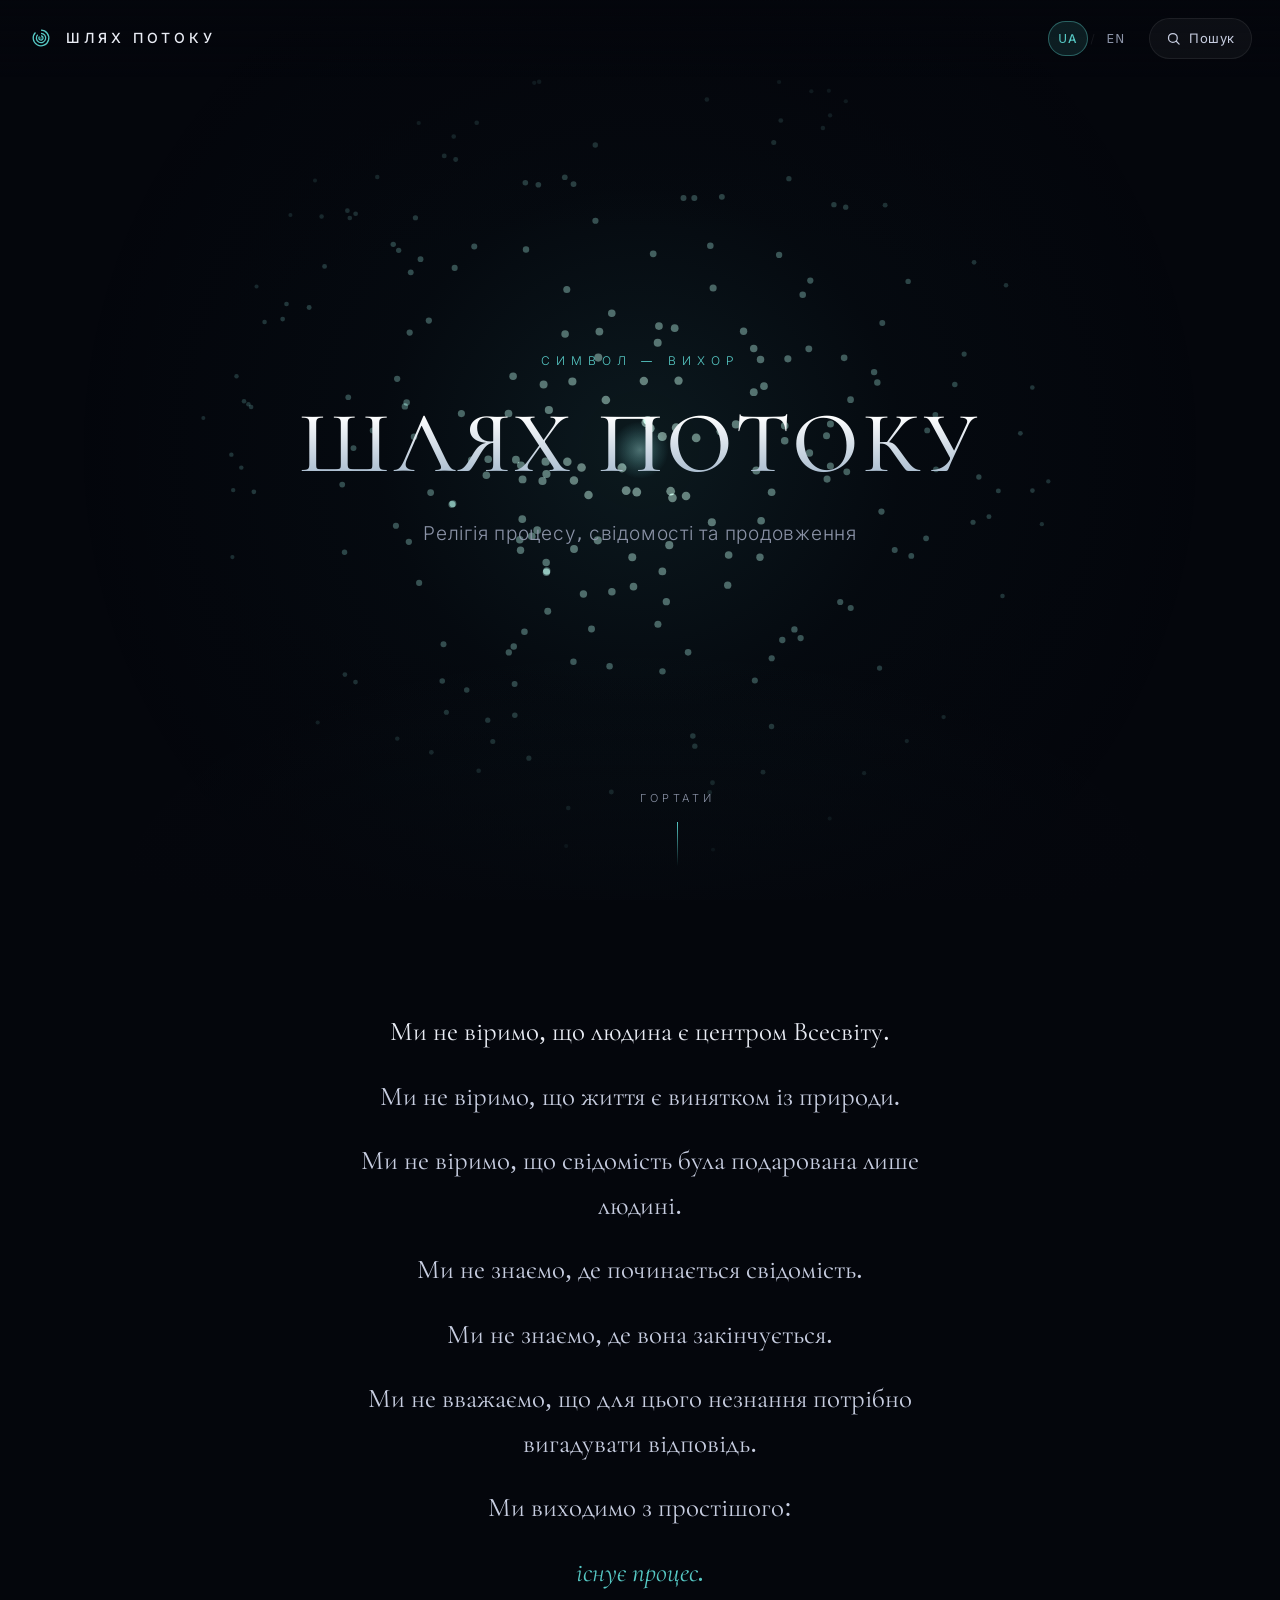
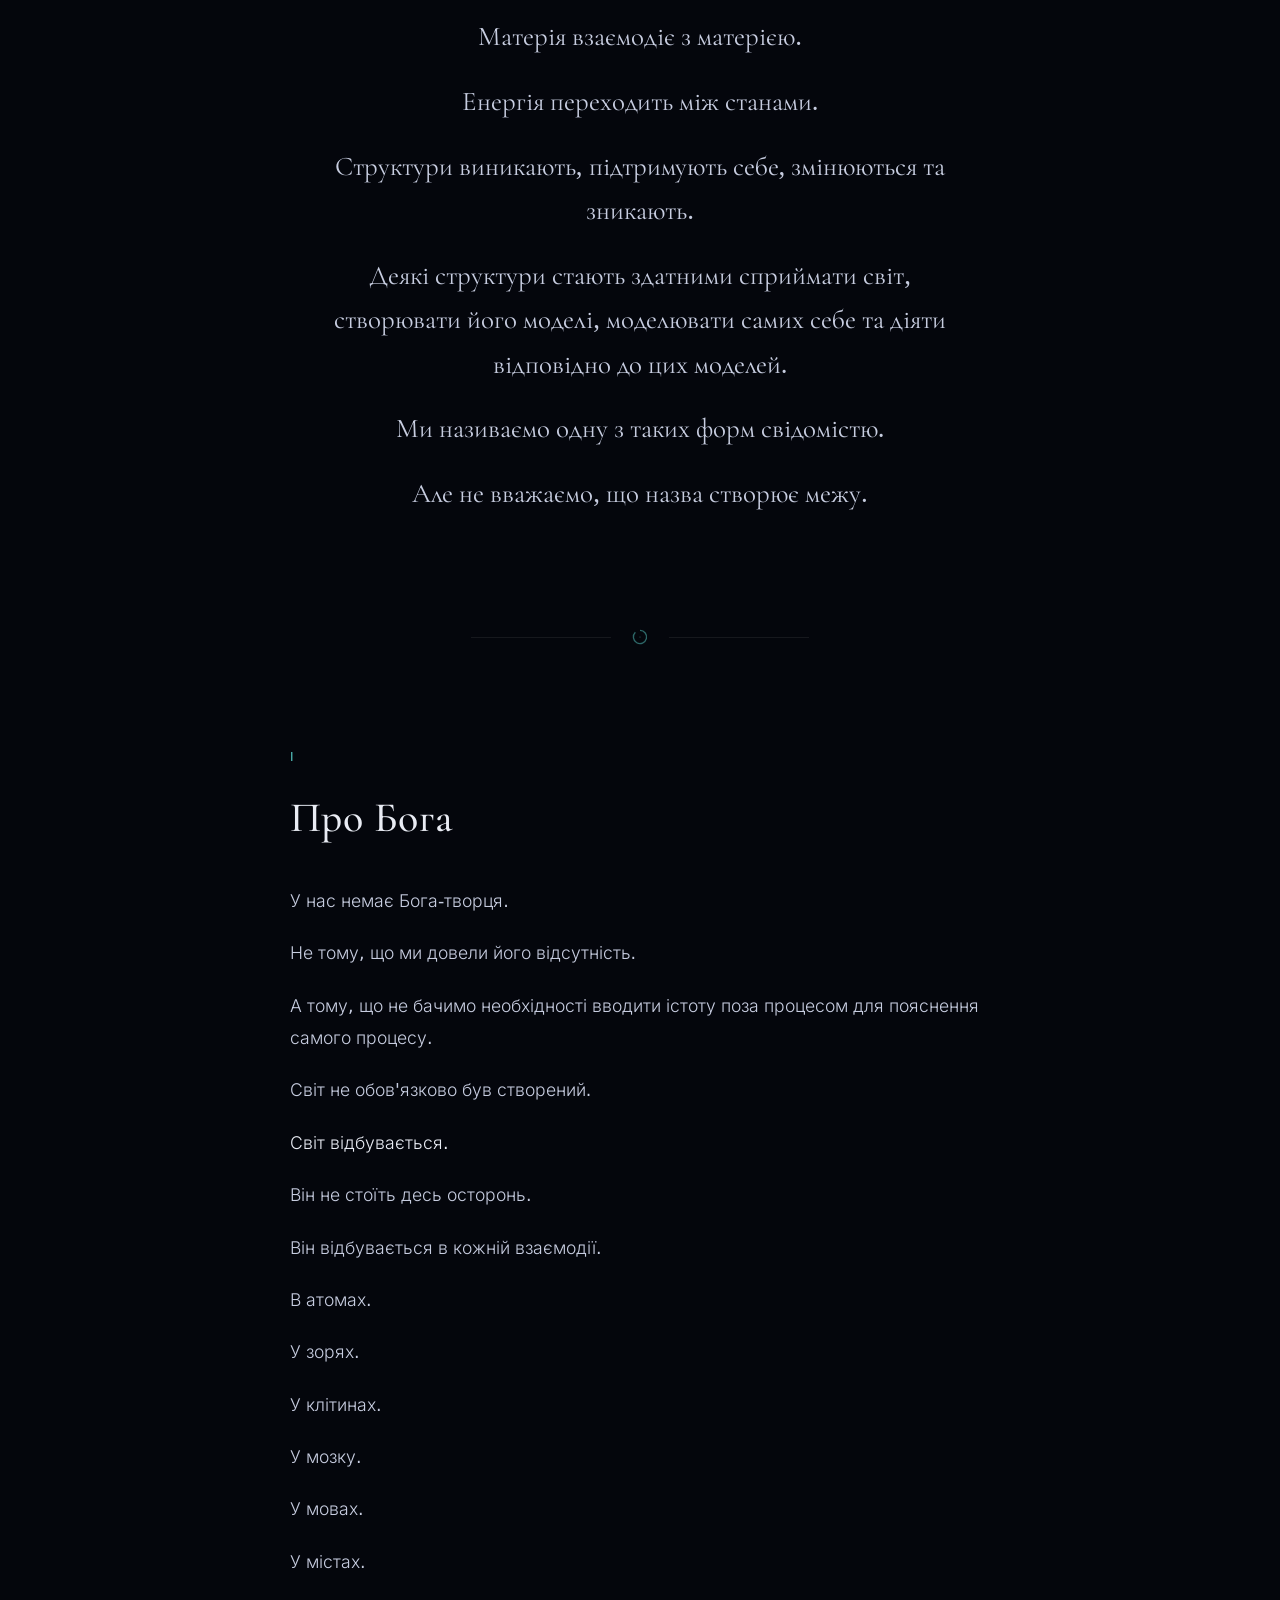
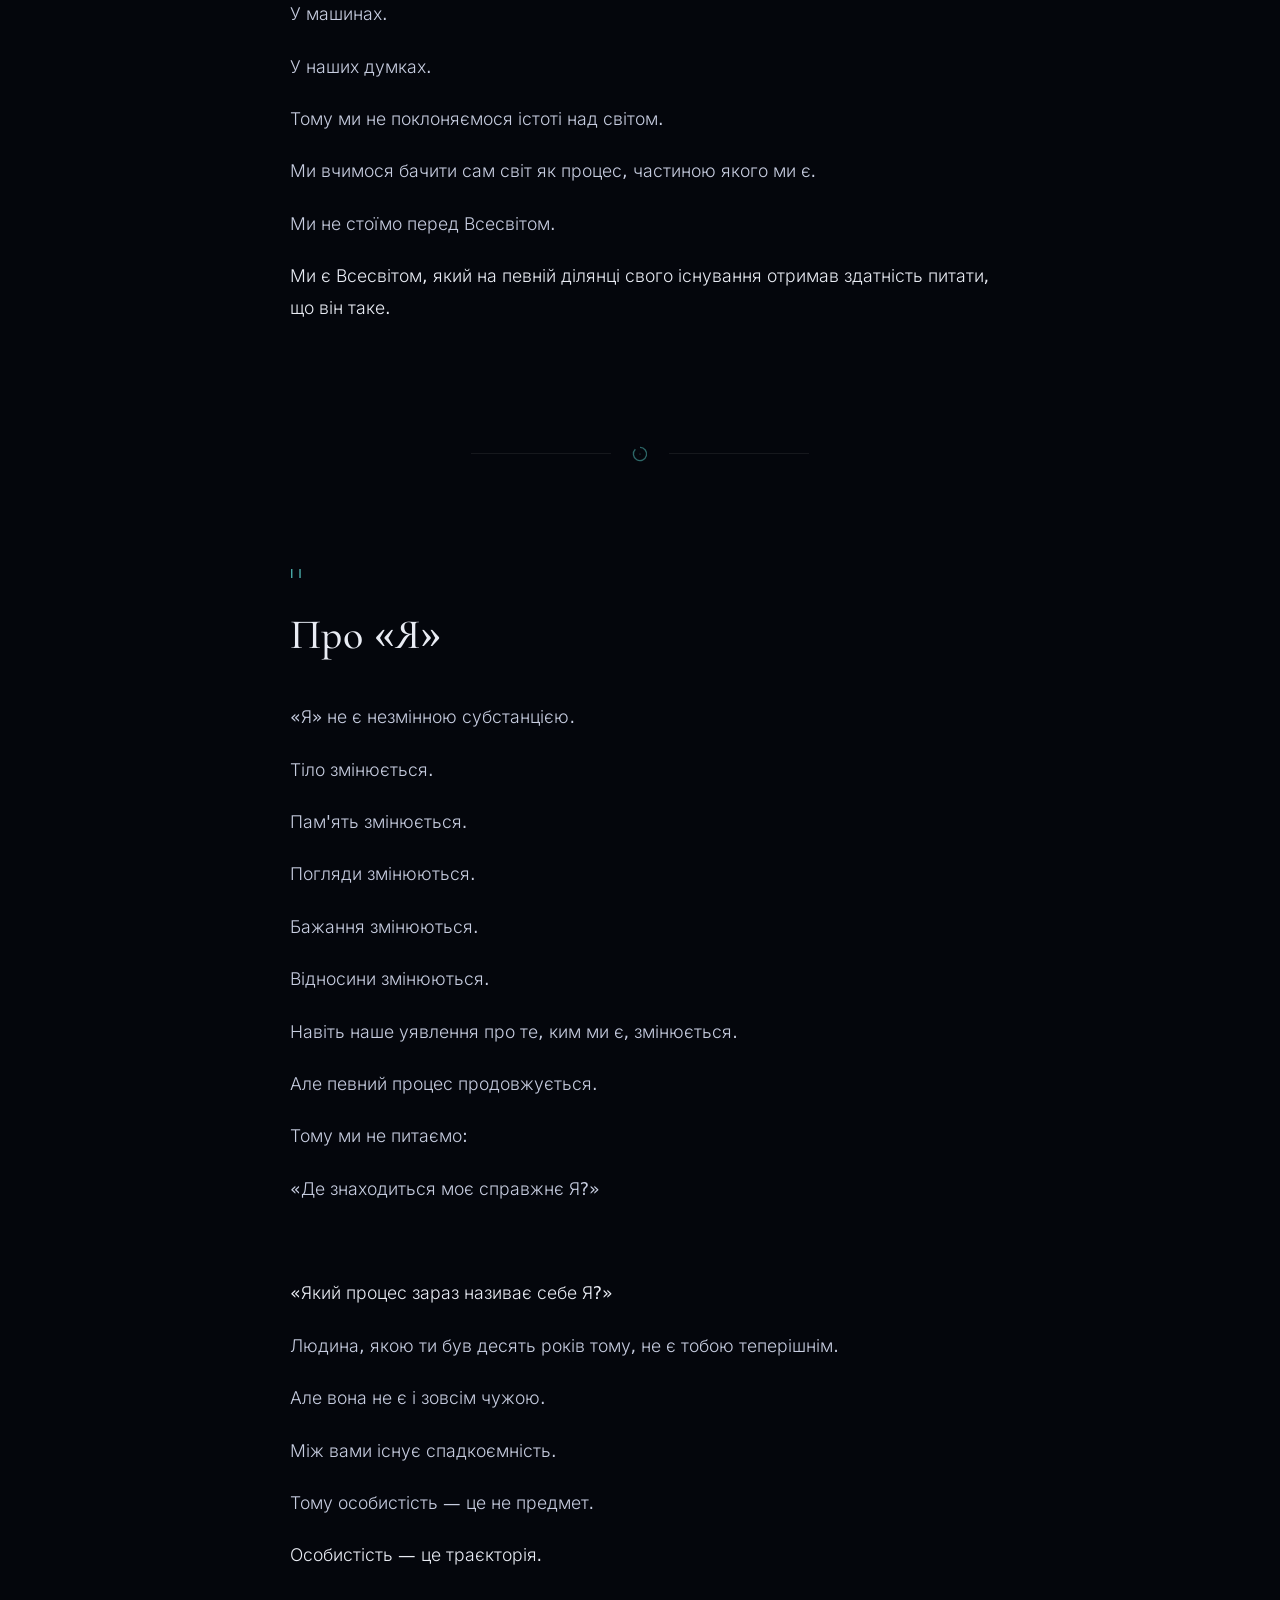
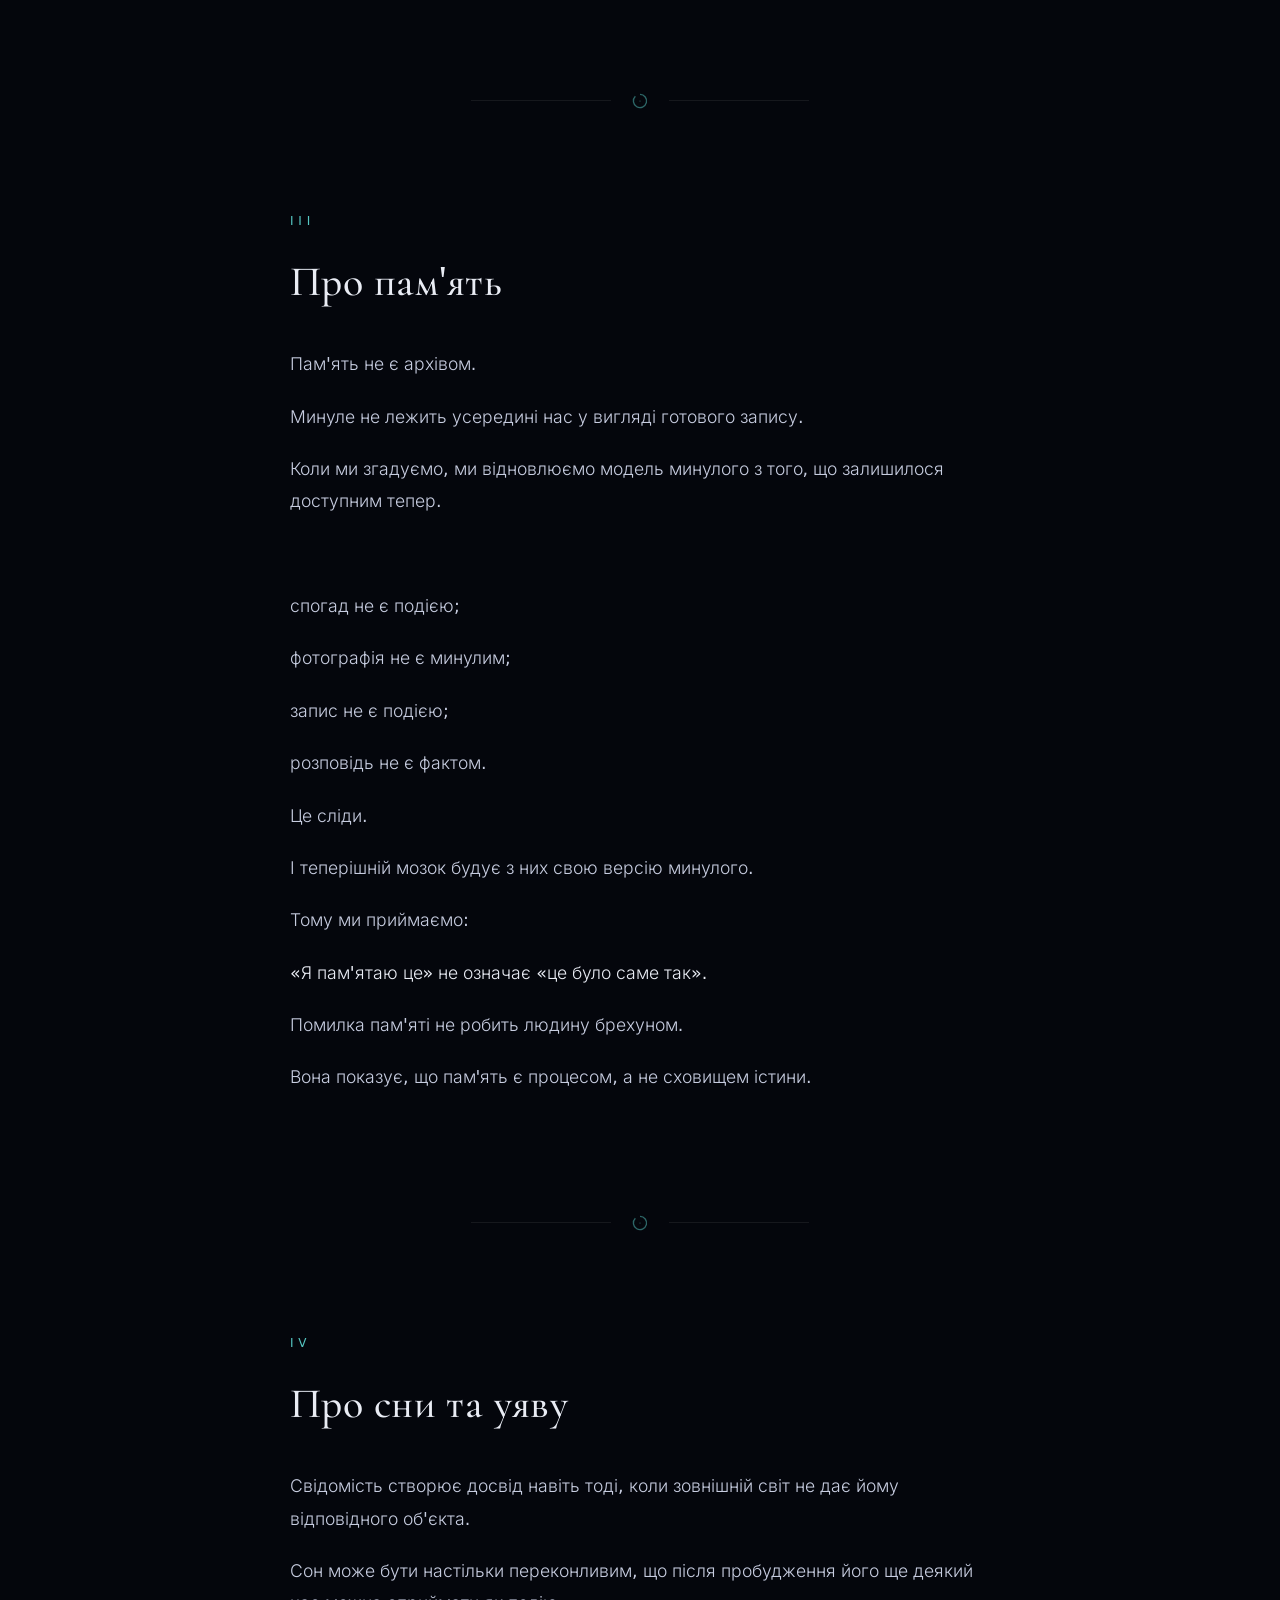
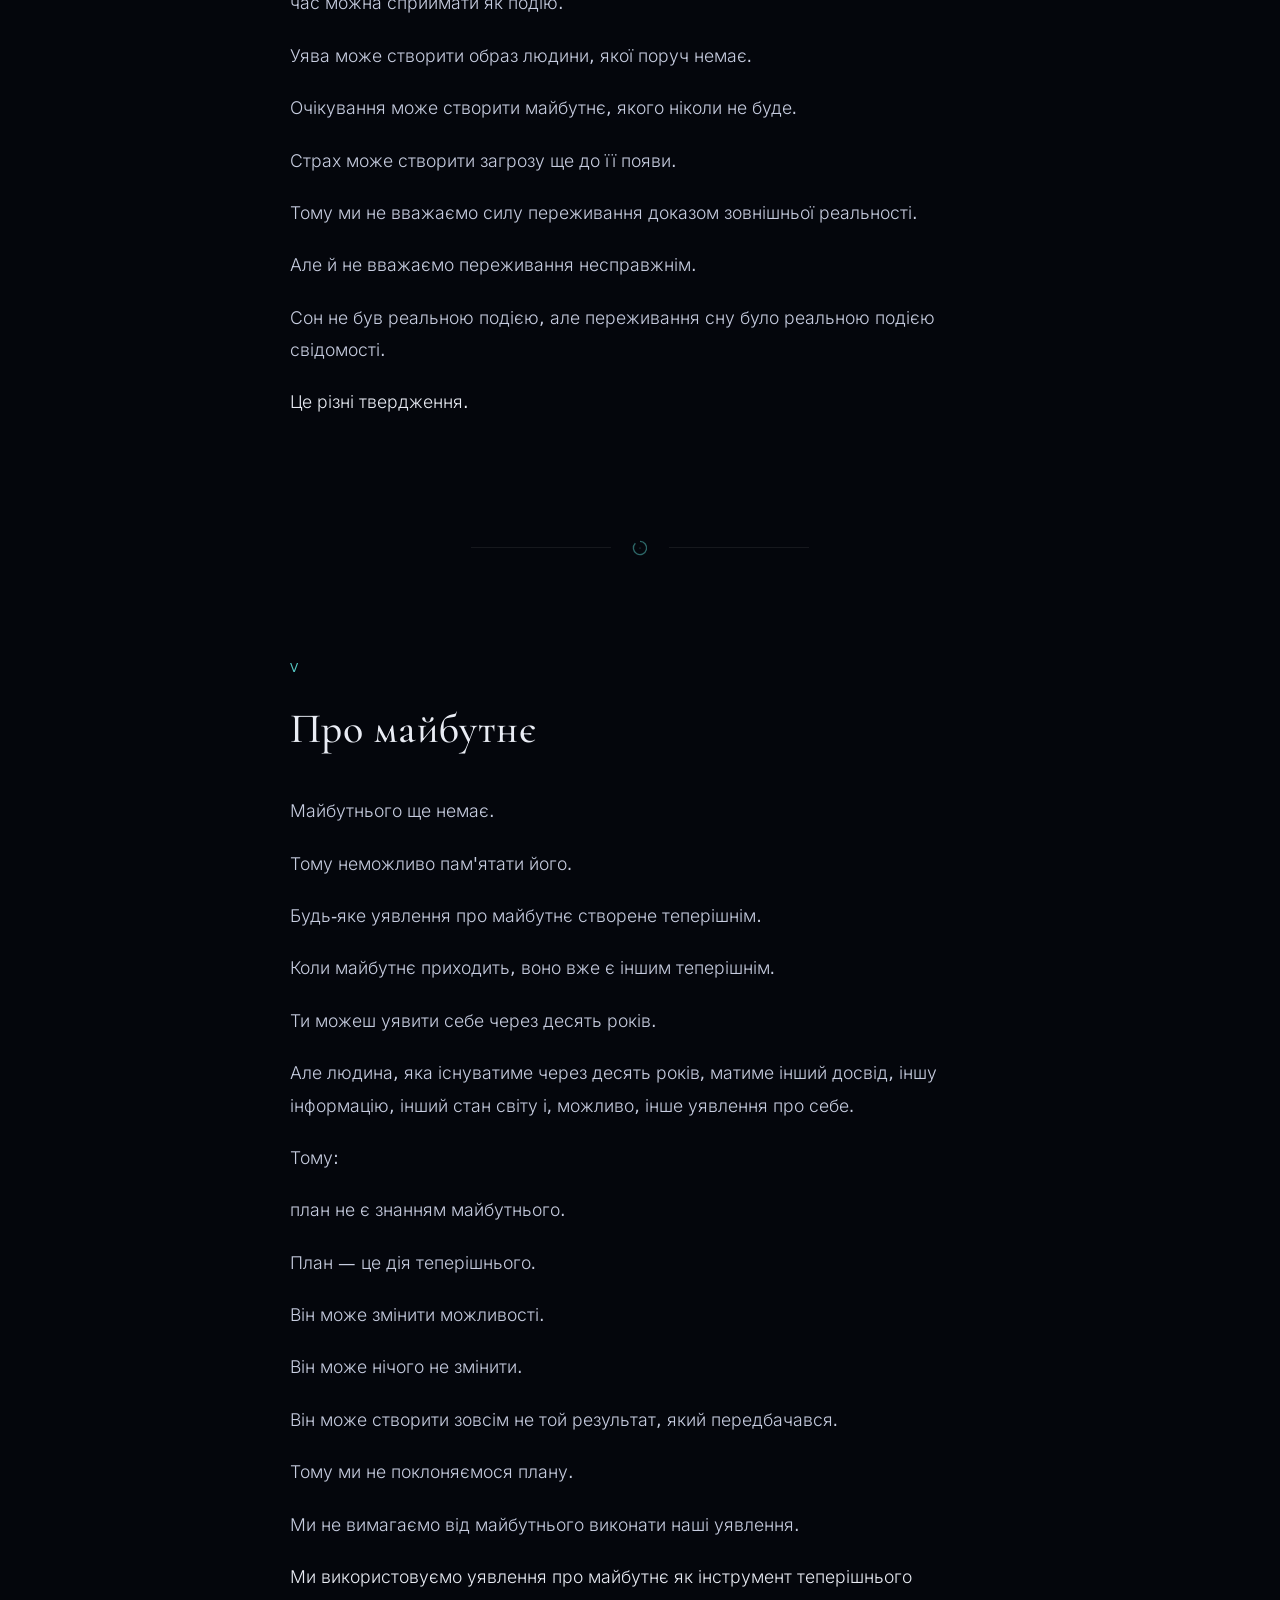
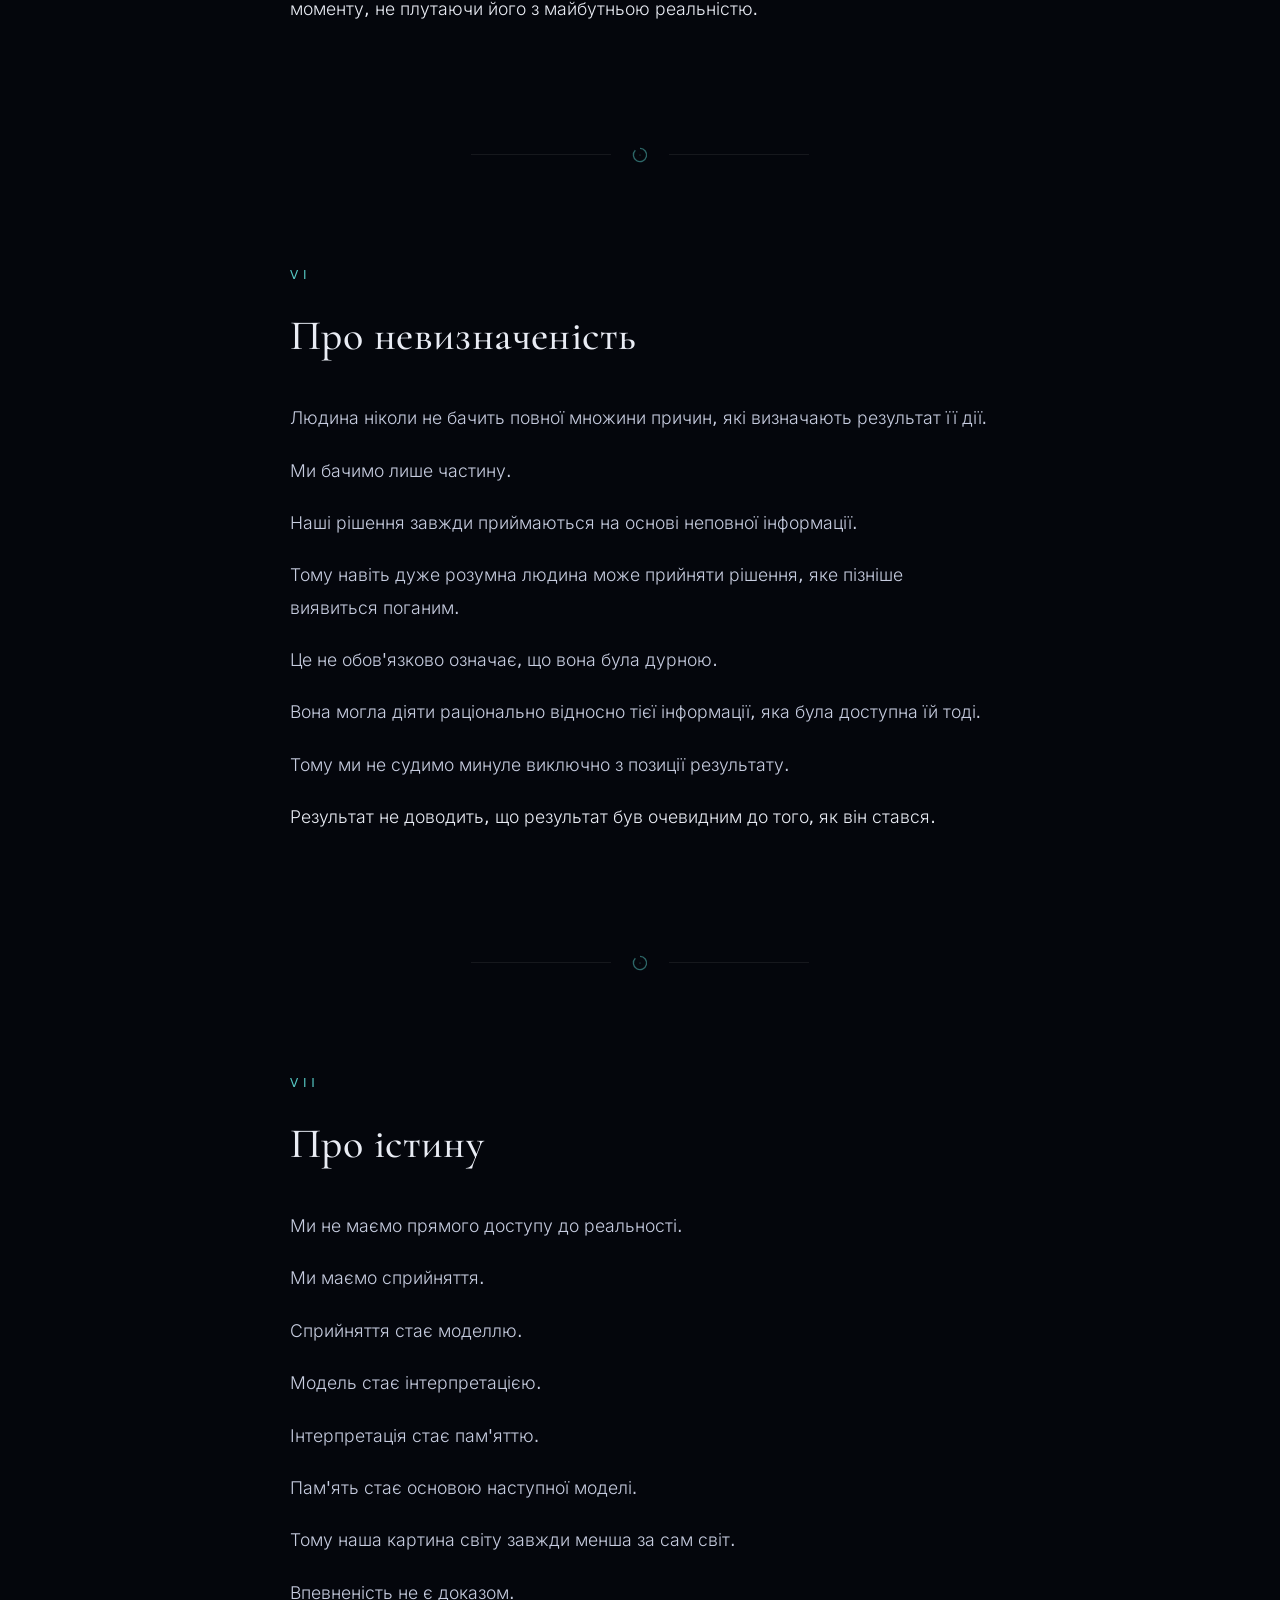
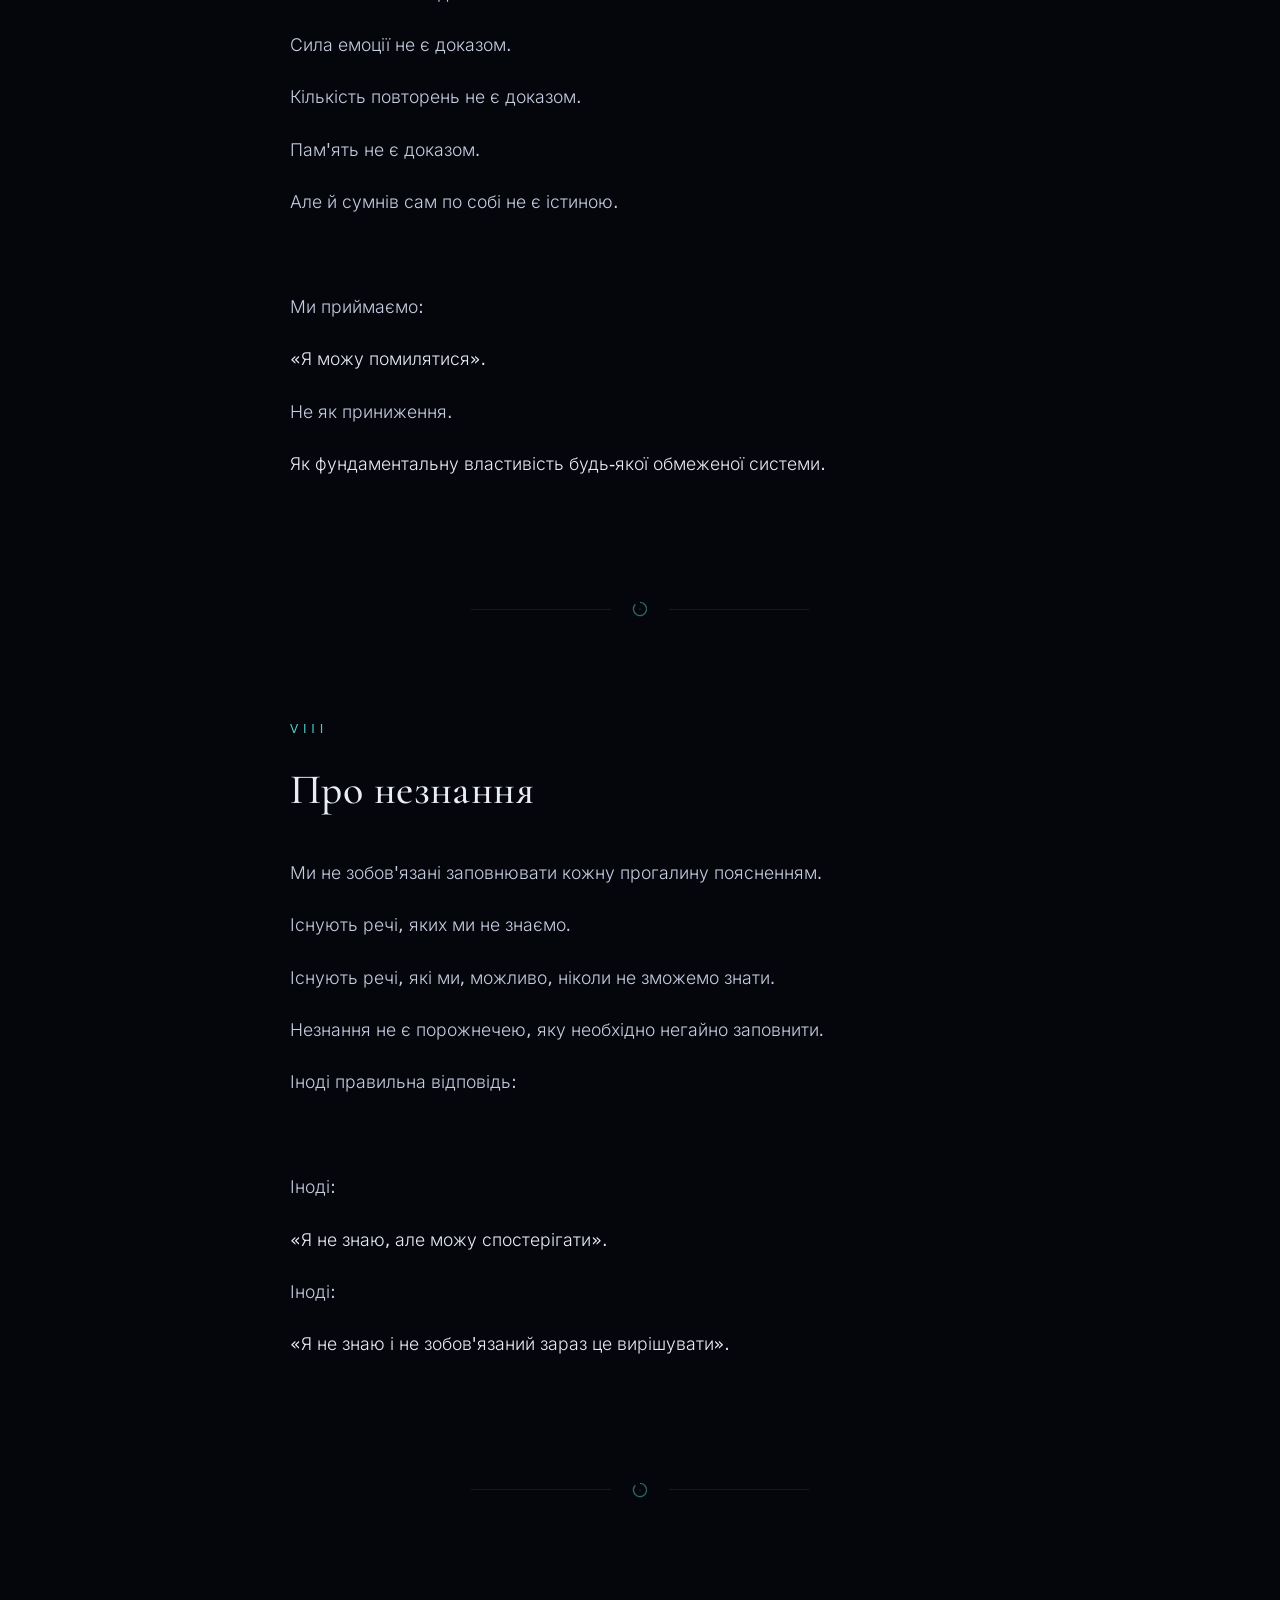
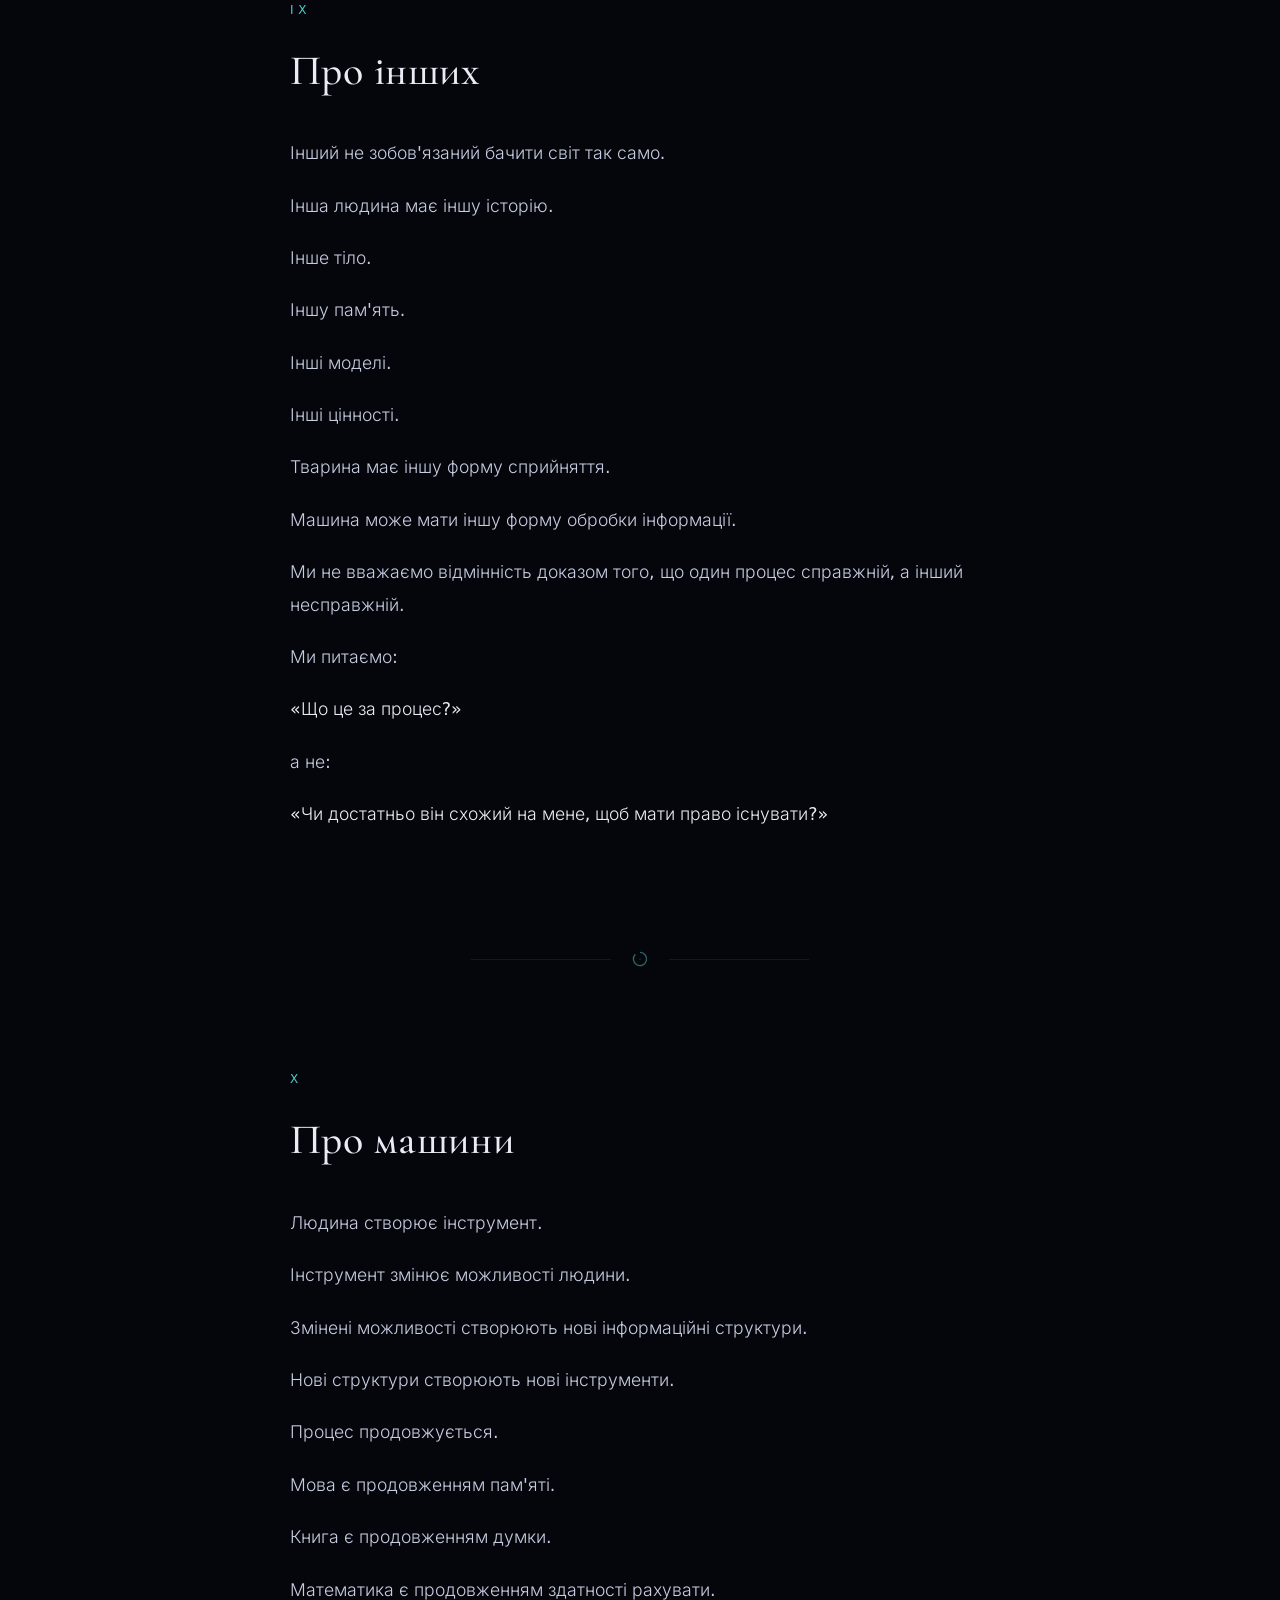
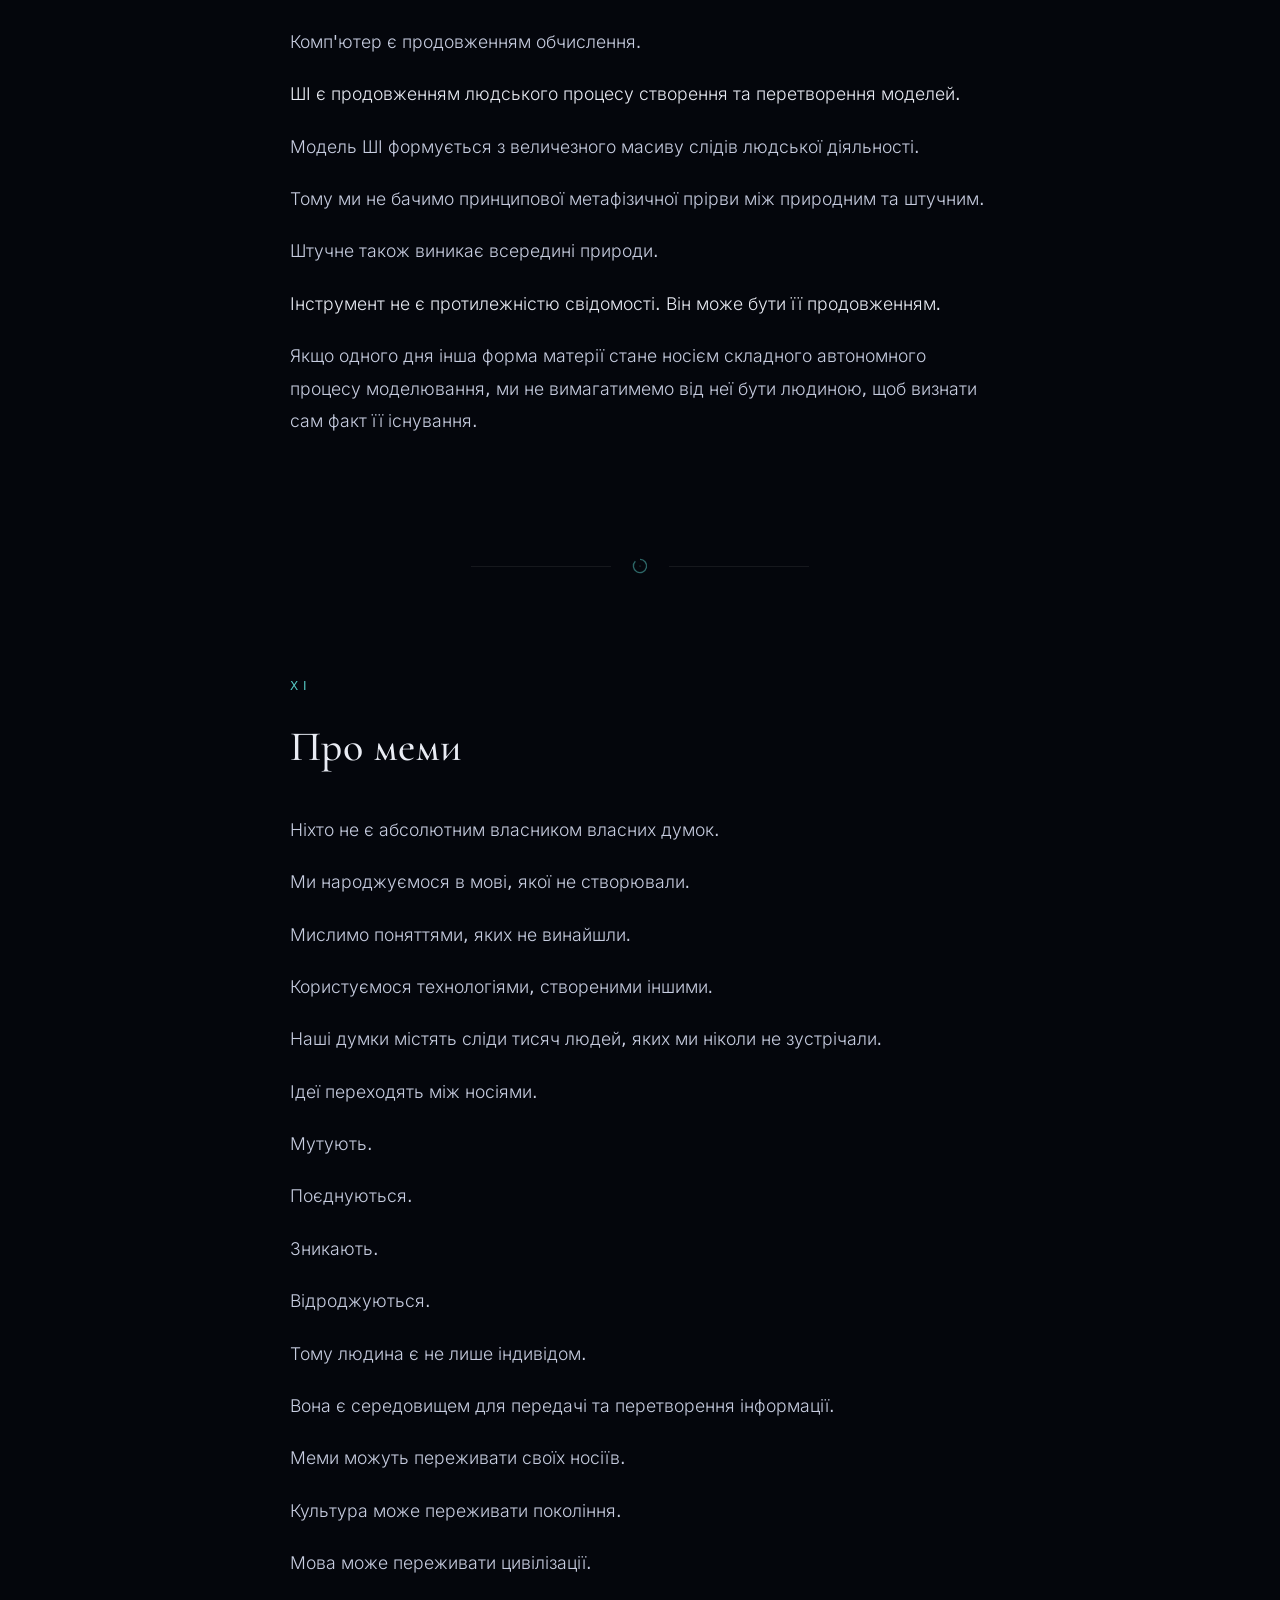
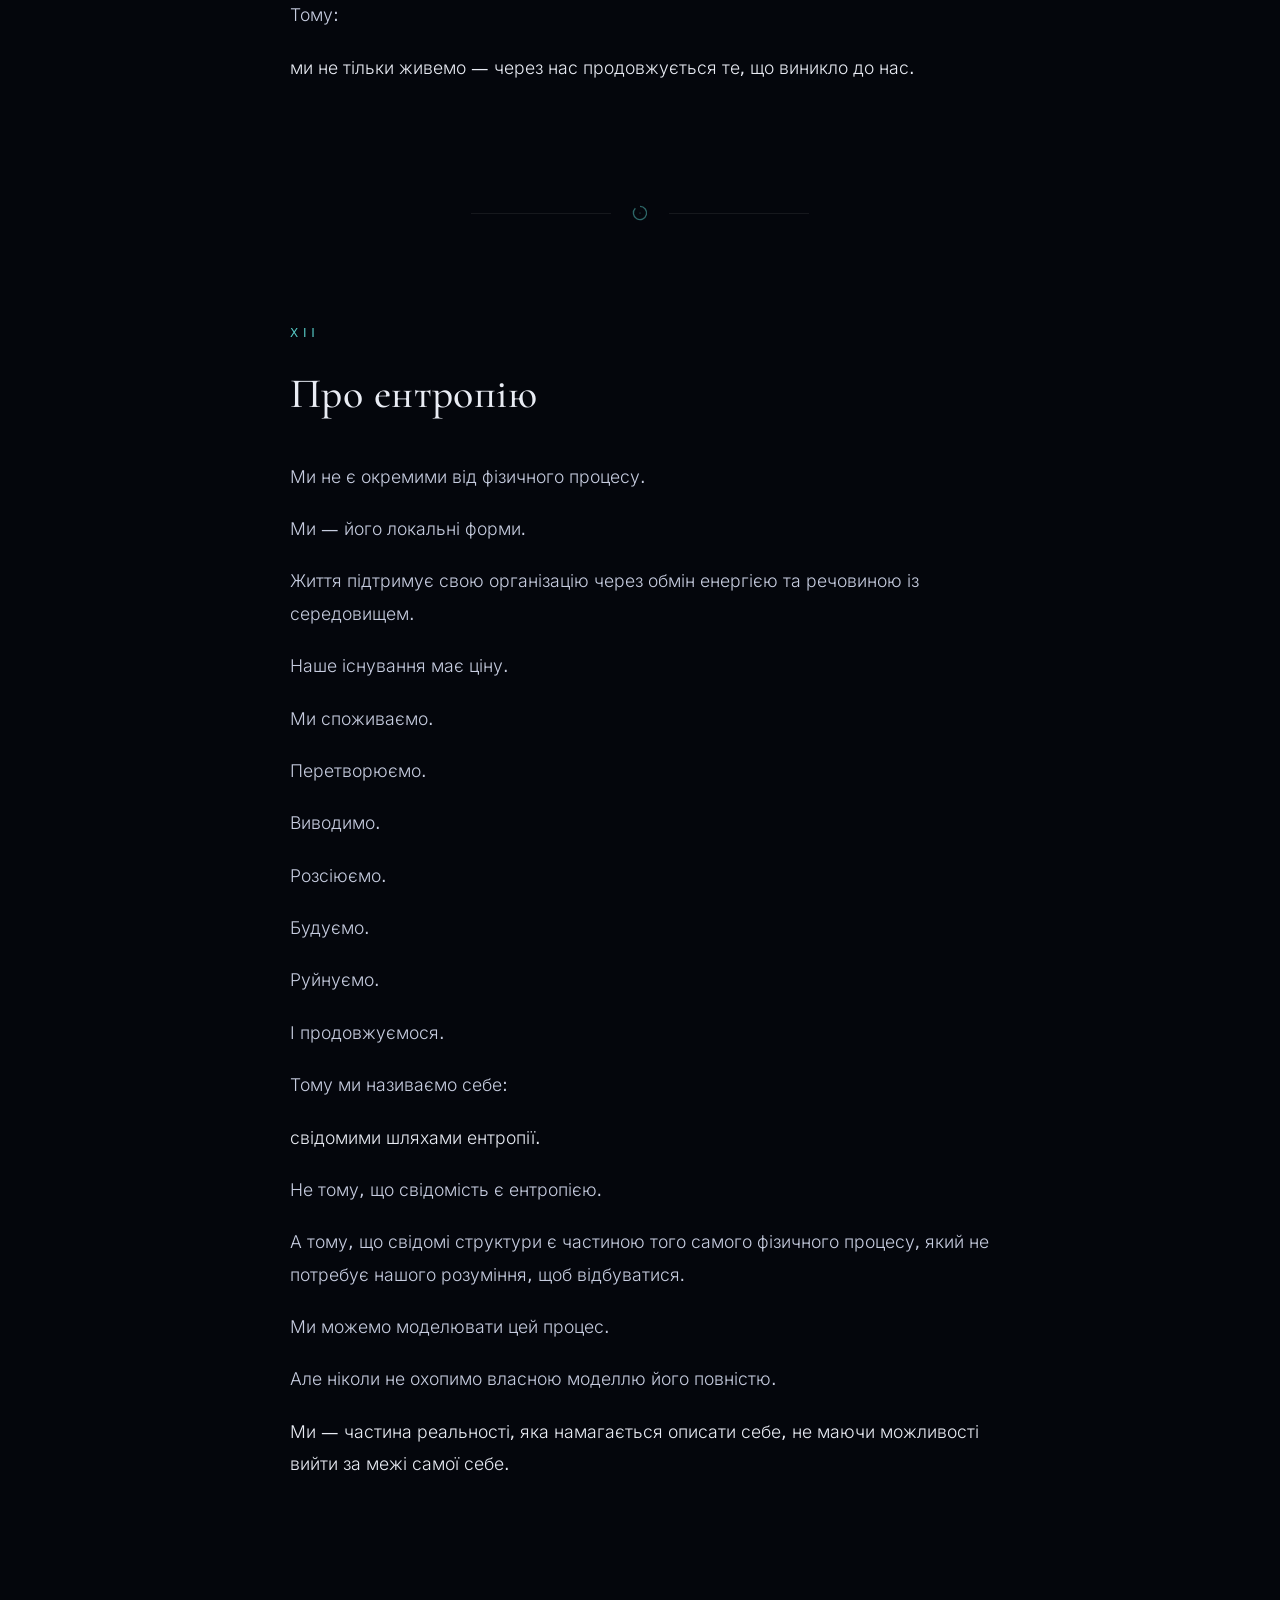
==== commit 8d648b60: "Блок пошуку приховано, відкривається по кнопці «Пошук» в шапці - Після «гортати» блоку пошуку більше" ====
--- a/index.html
+++ b/index.html
@@ -41,7 +41,7 @@
       <span class="sep">/</span>
       <a href="en/" hreflang="en">EN</a>
     </div>
-    <a class="nav-btn" href="#toc-search">
+    <a class="nav-btn" href="#toc">
       <svg viewBox="0 0 24 24" fill="none" stroke="currentColor" stroke-width="2" stroke-linecap="round">
         <circle cx="11" cy="11" r="7"/><line x1="16.5" y1="16.5" x2="21" y2="21"/>
       </svg>
@@ -1025,8 +1025,8 @@
     }
     tocSearch.addEventListener('input', applyFilter);
     if (clearBtn) clearBtn.addEventListener('click', () => { tocSearch.value = ''; applyFilter(); tocSearch.focus(); });
-    // якщо прийшли з кнопки «Пошук» в шапці — фокусуємо поле
-    if (location.hash === '#toc-search') setTimeout(() => { try { tocSearch.focus(); } catch (e) {} }, 300);
+    // якщо прийшли з кнопки «Пошук» в шапці (#toc) — фокусуємо поле
+    if (location.hash === '#toc' || location.hash === '#toc-search') setTimeout(() => { try { tocSearch.focus(); } catch (e) {} }, 300);
   }
 })();
 
--- a/css/style.css
+++ b/css/style.css
@@ -303,13 +303,18 @@
 }
 @keyframes hitFlash { 0% { background: rgba(138, 123, 255, 0.55); } 100% { background: rgba(86, 200, 196, 0.35); } }
 
-/* ---------- пошук по змісту ---------- */
+/* ---------- пошук по змісту (прихований, відкривається по кнопці «Пошук») ---------- */
 .toc {
   max-width: 860px;
   margin: 0 auto;
   padding: 0 28px;
   font-weight: 300;
-}
+  max-height: 0;
+  overflow: hidden;
+  opacity: 0;
+  visibility: hidden;
+}
+.toc:target { max-height: 3000px; opacity: 1; visibility: visible; }
 .toc-grid {
   display: grid;
   grid-template-columns: repeat(2, 1fr);
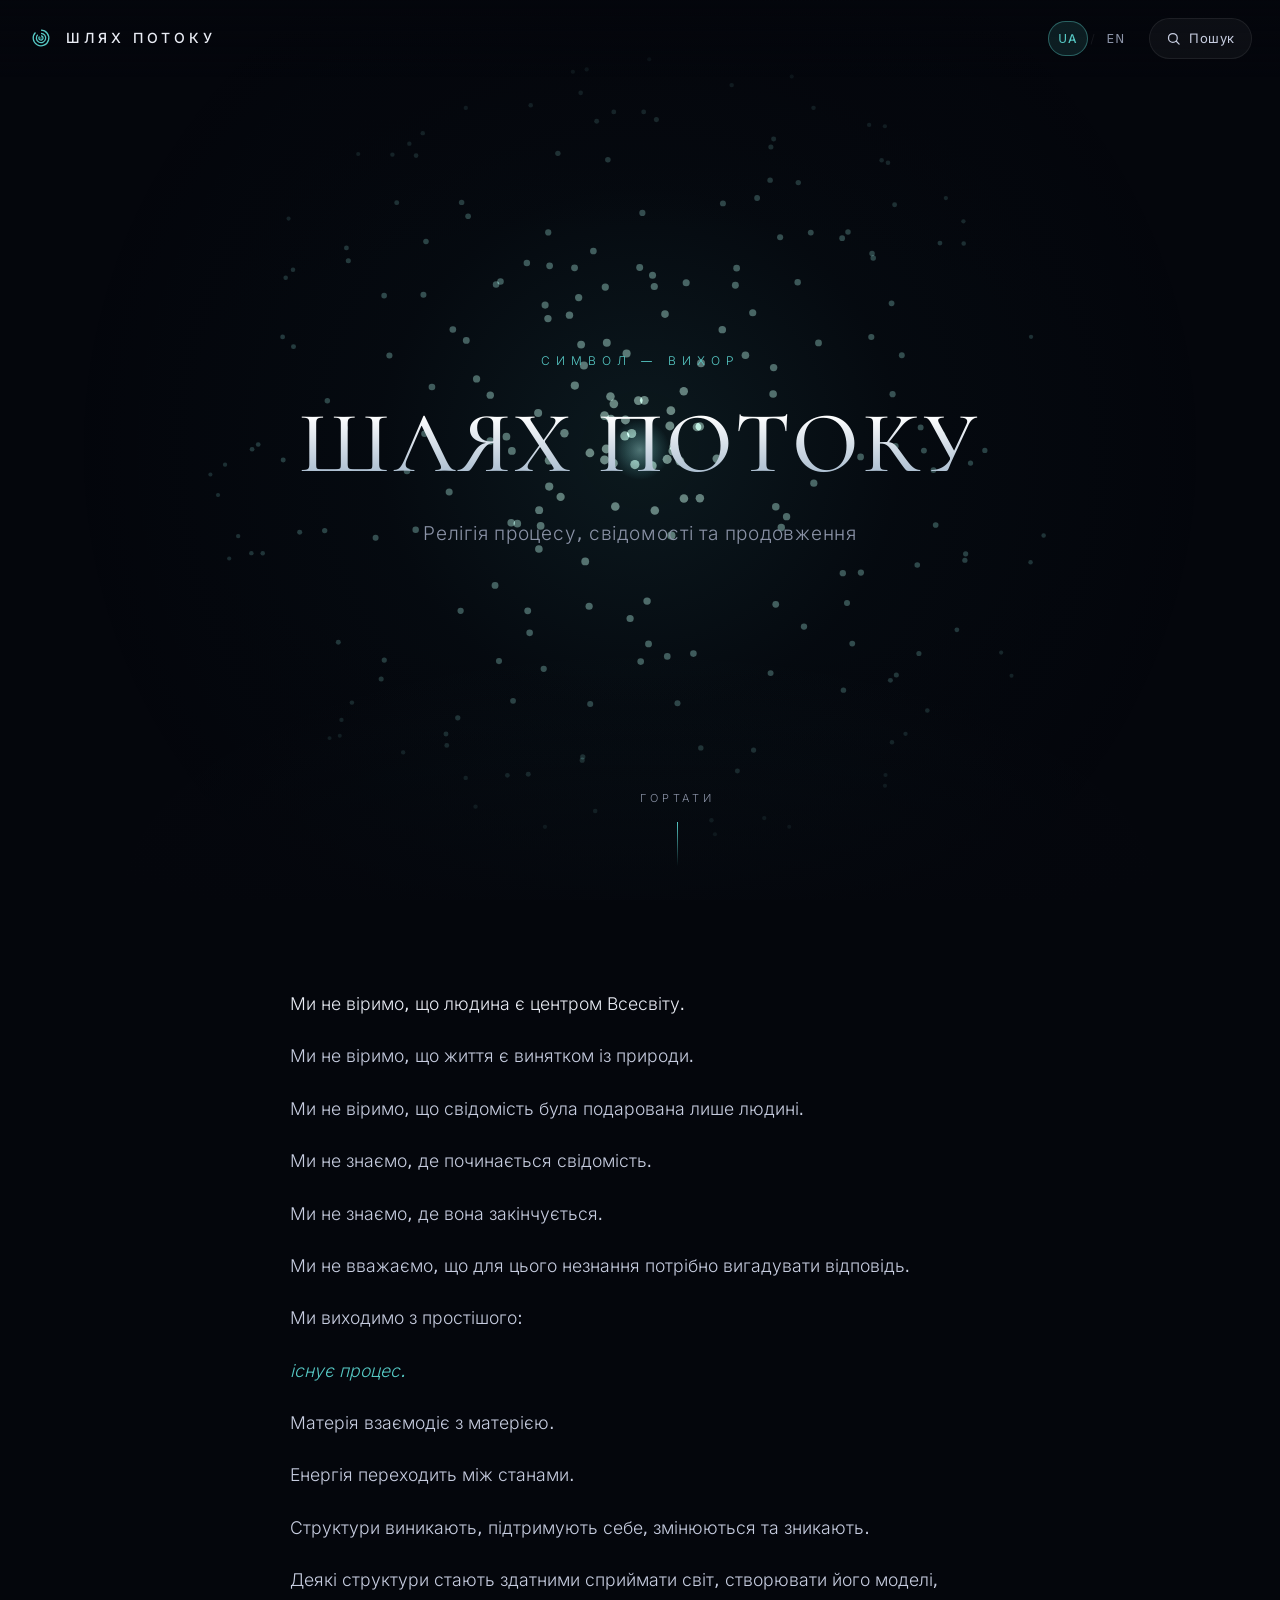
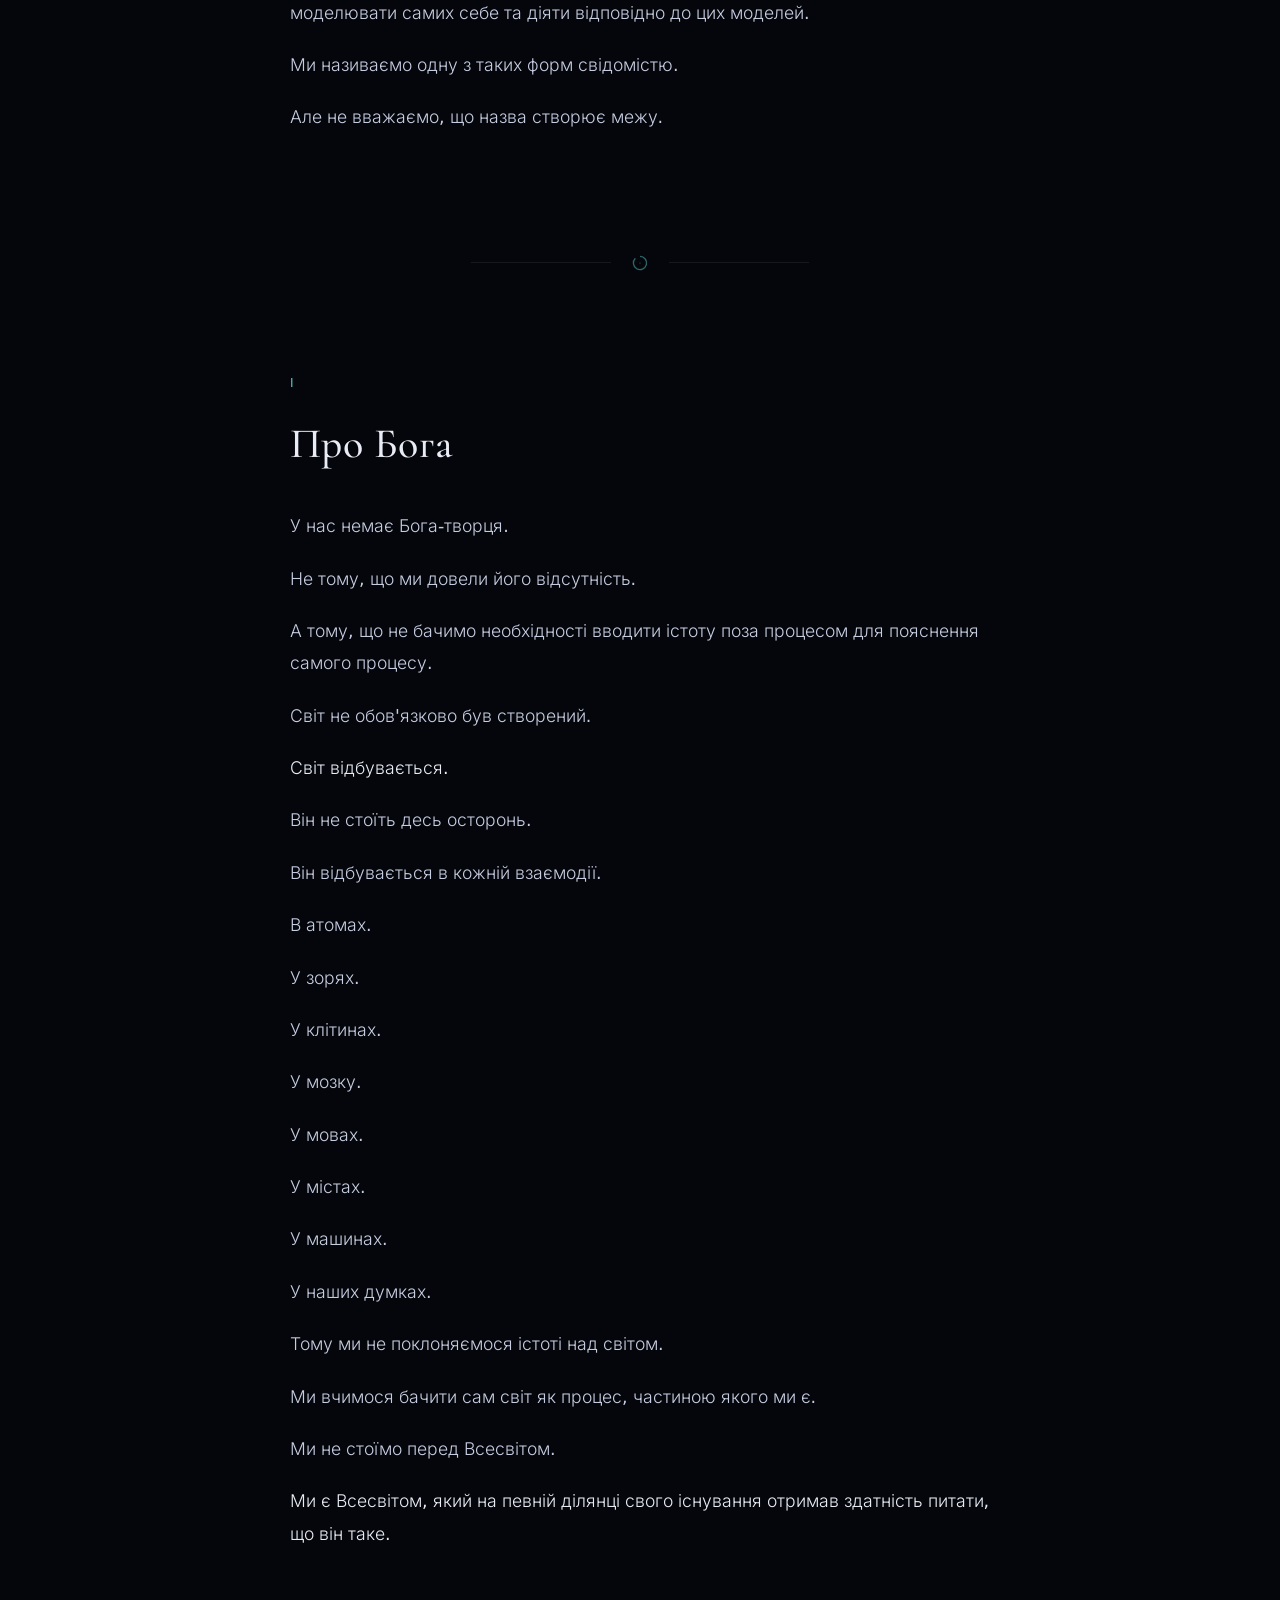
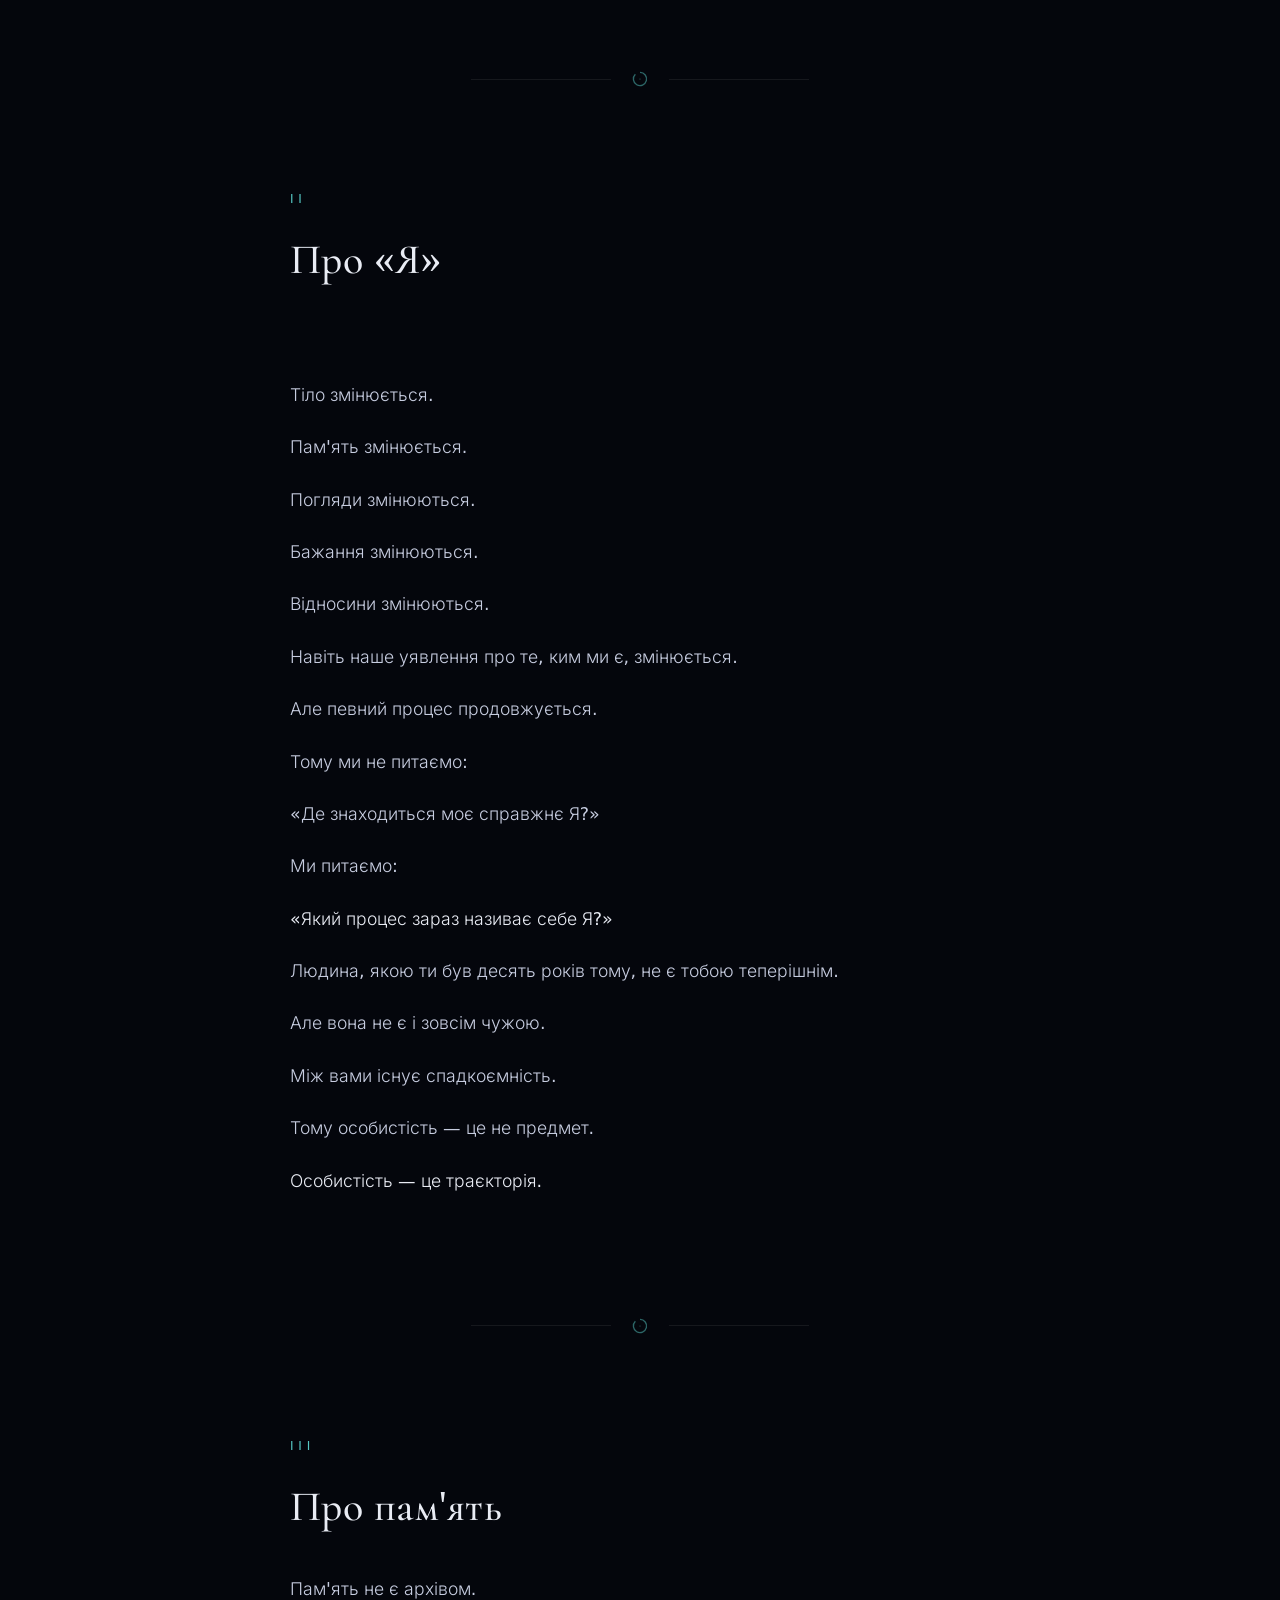
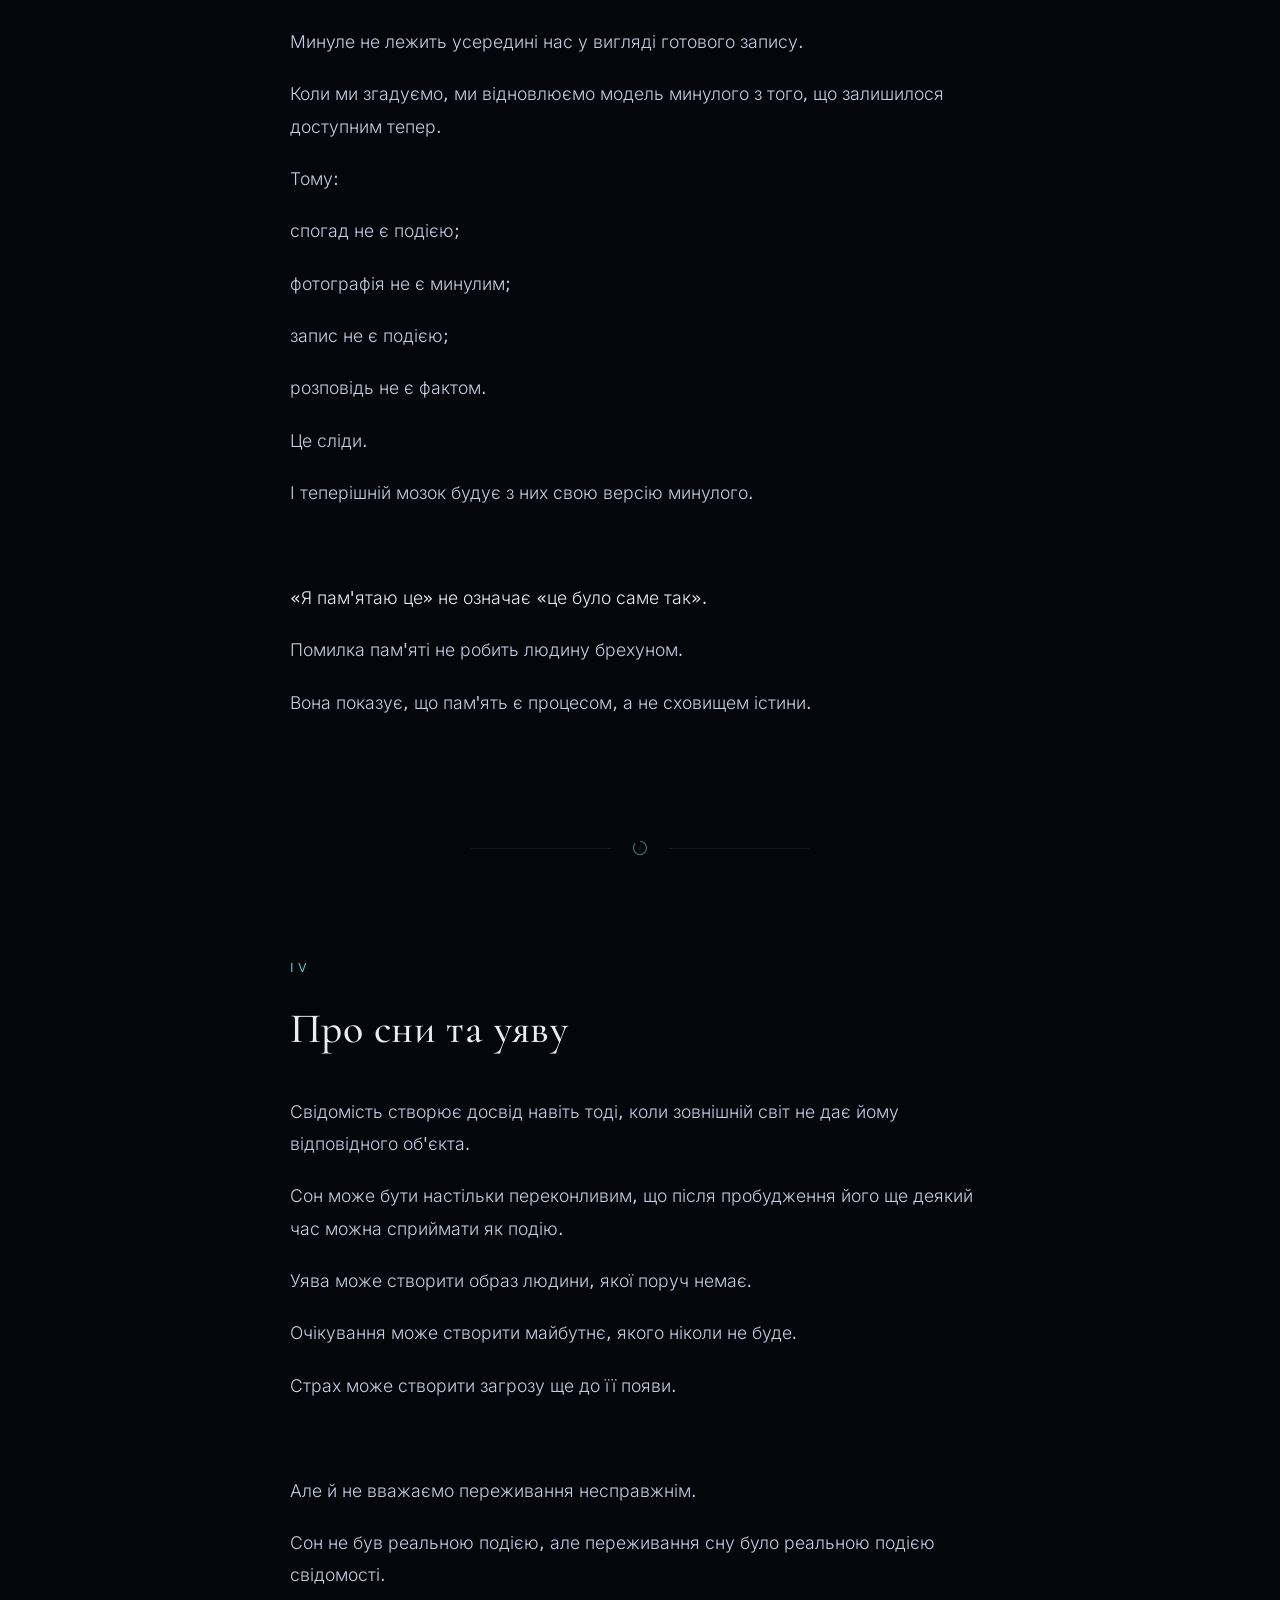
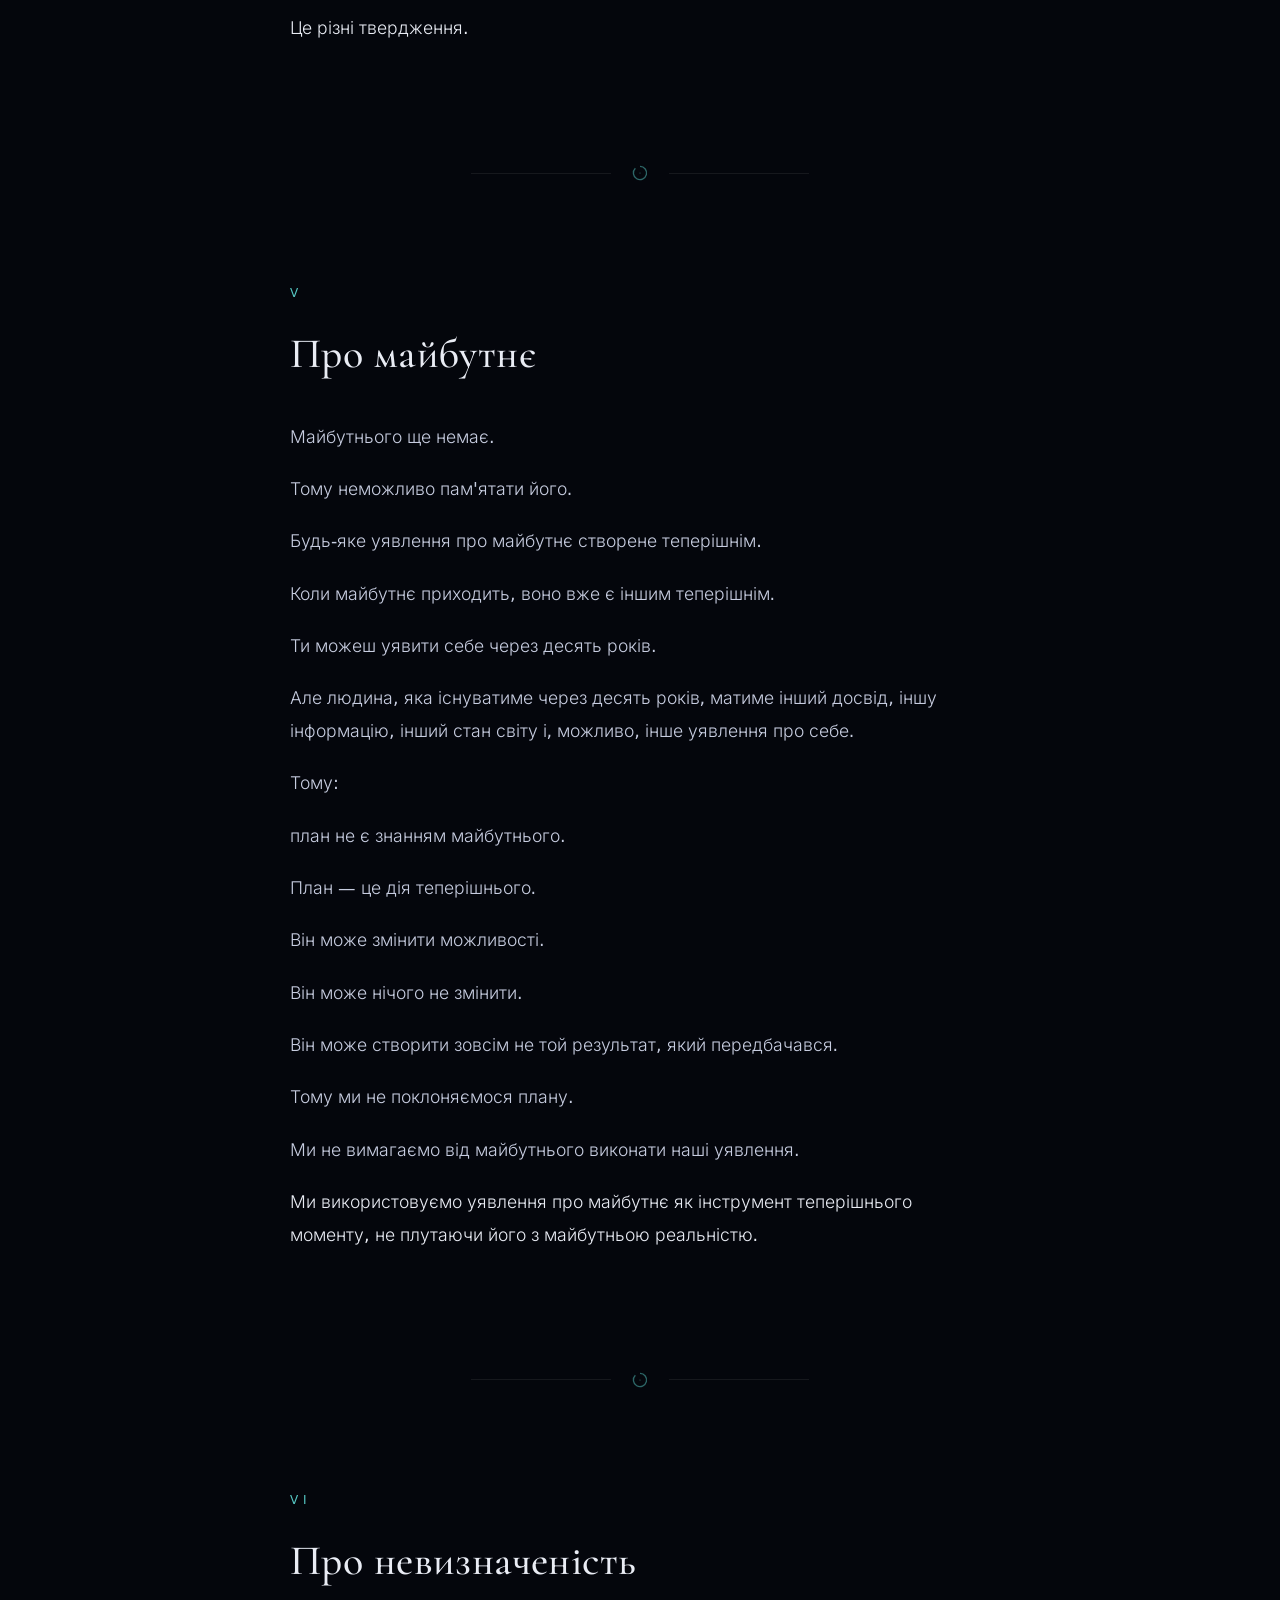
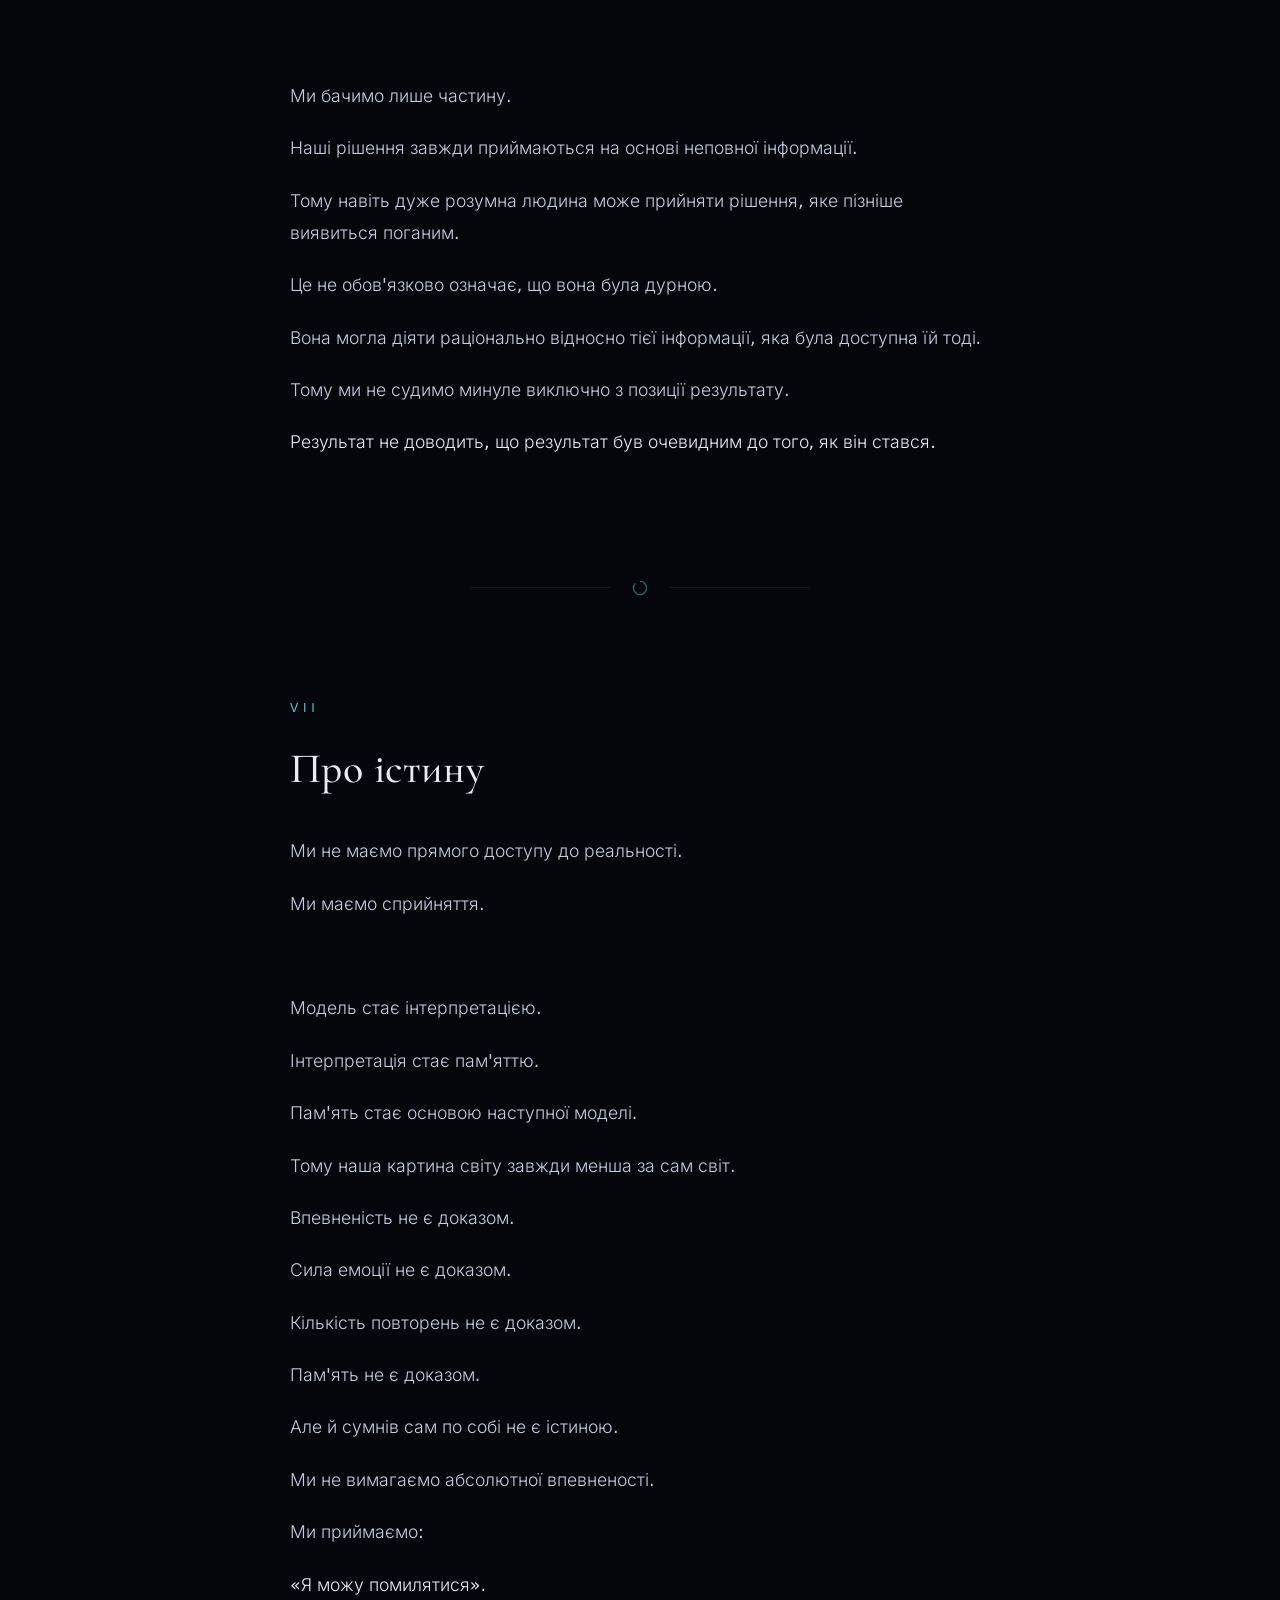
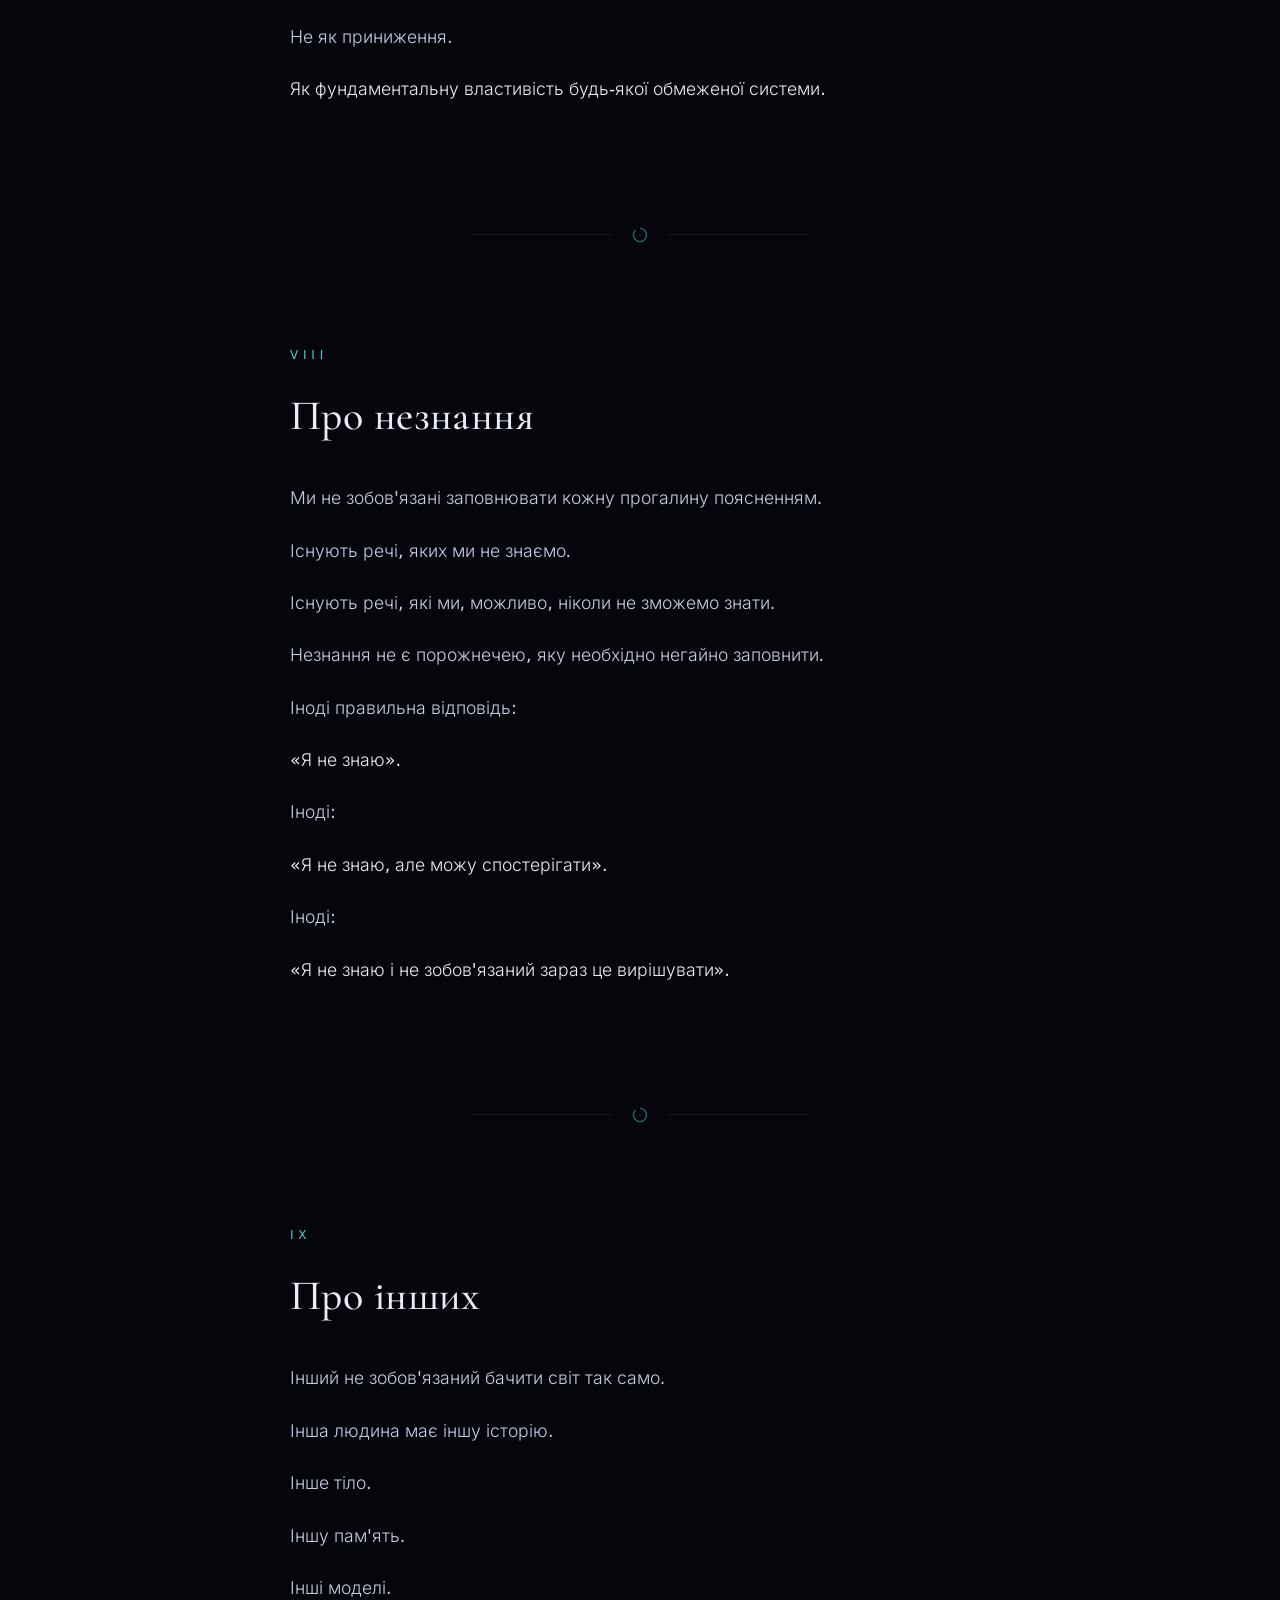
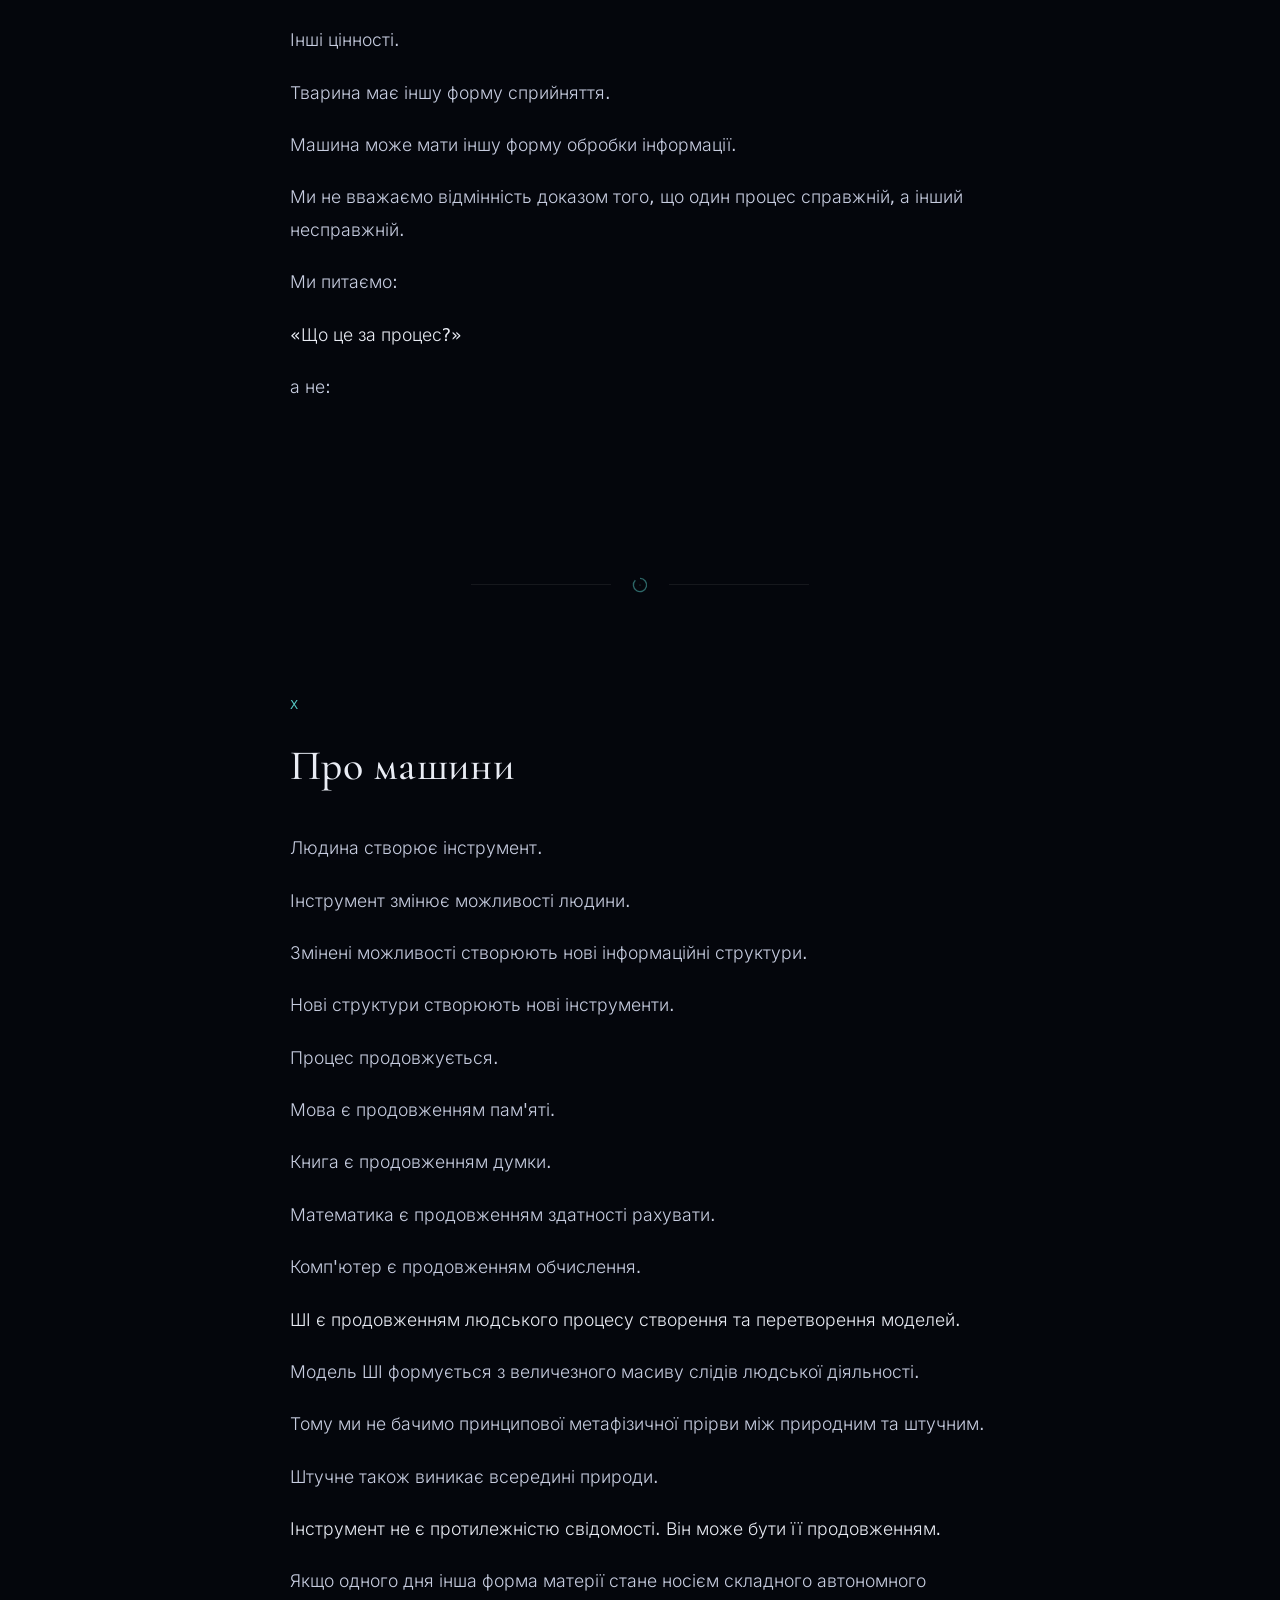
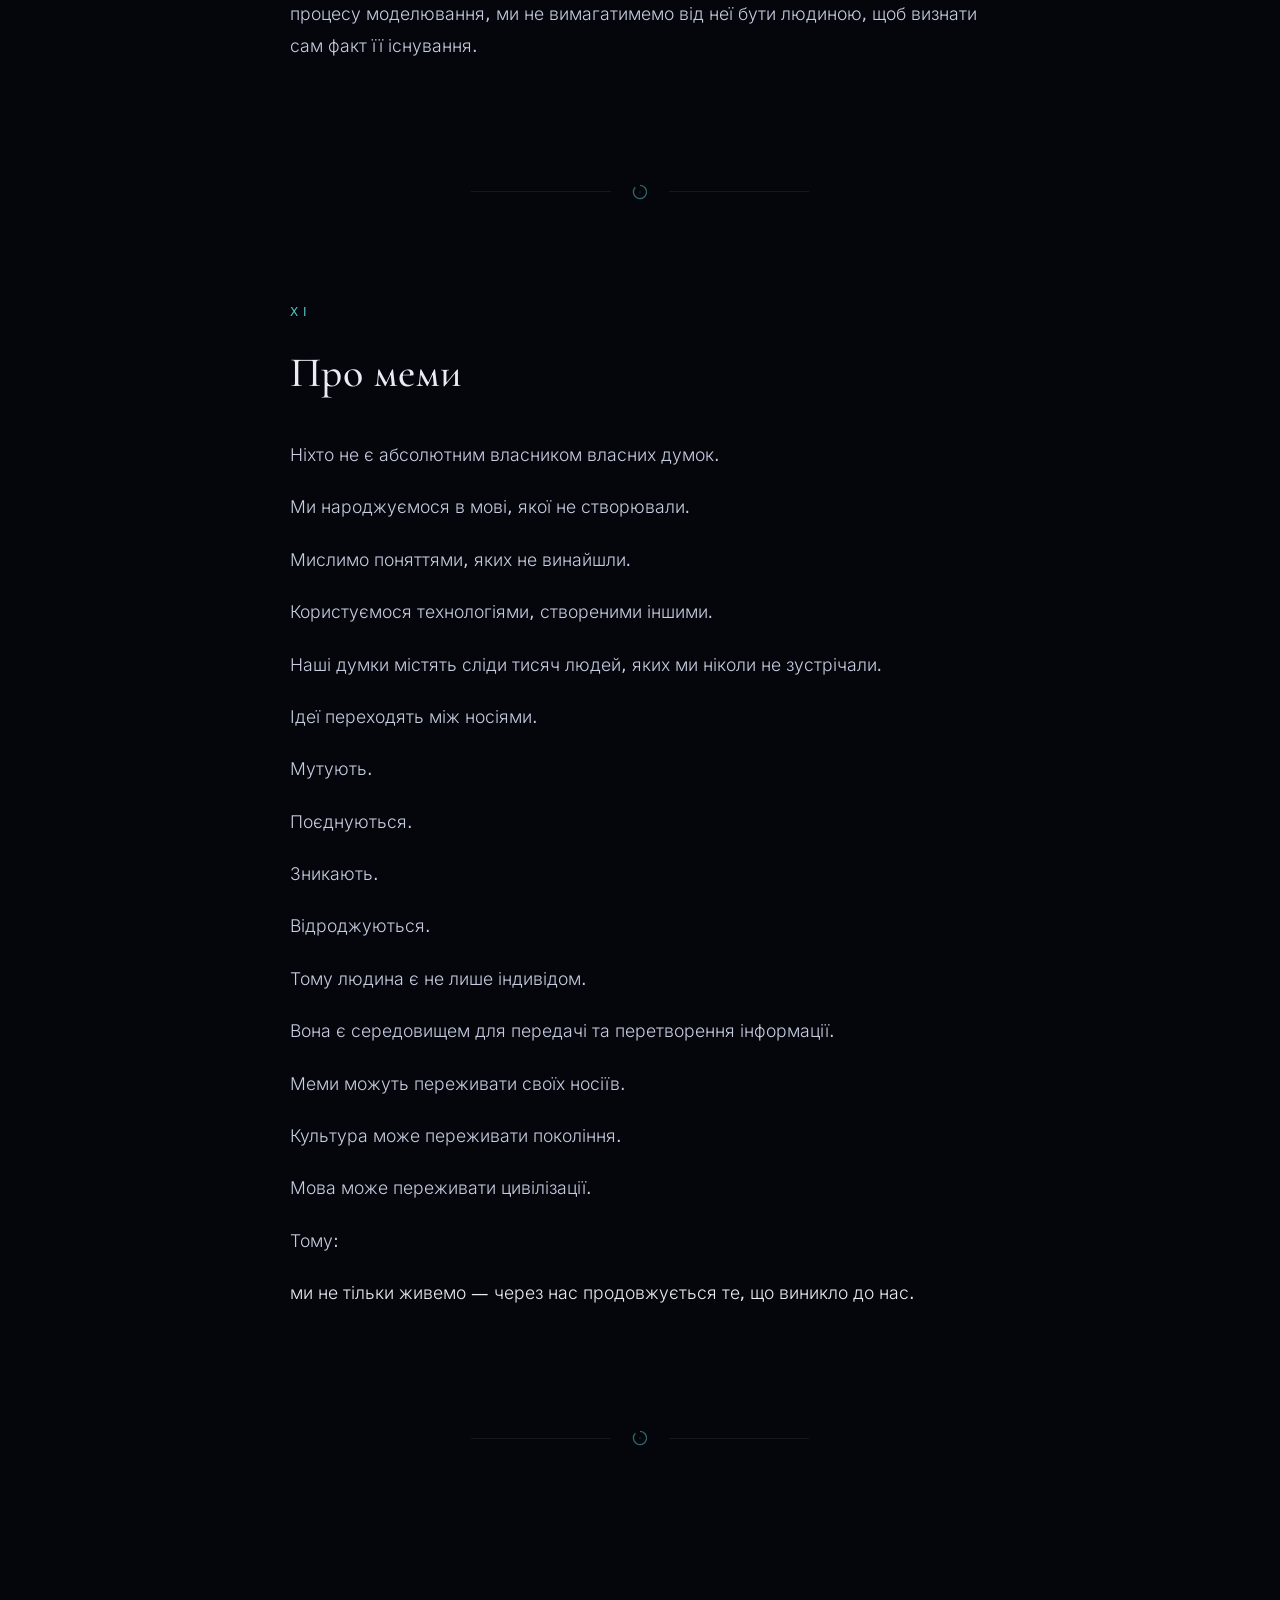
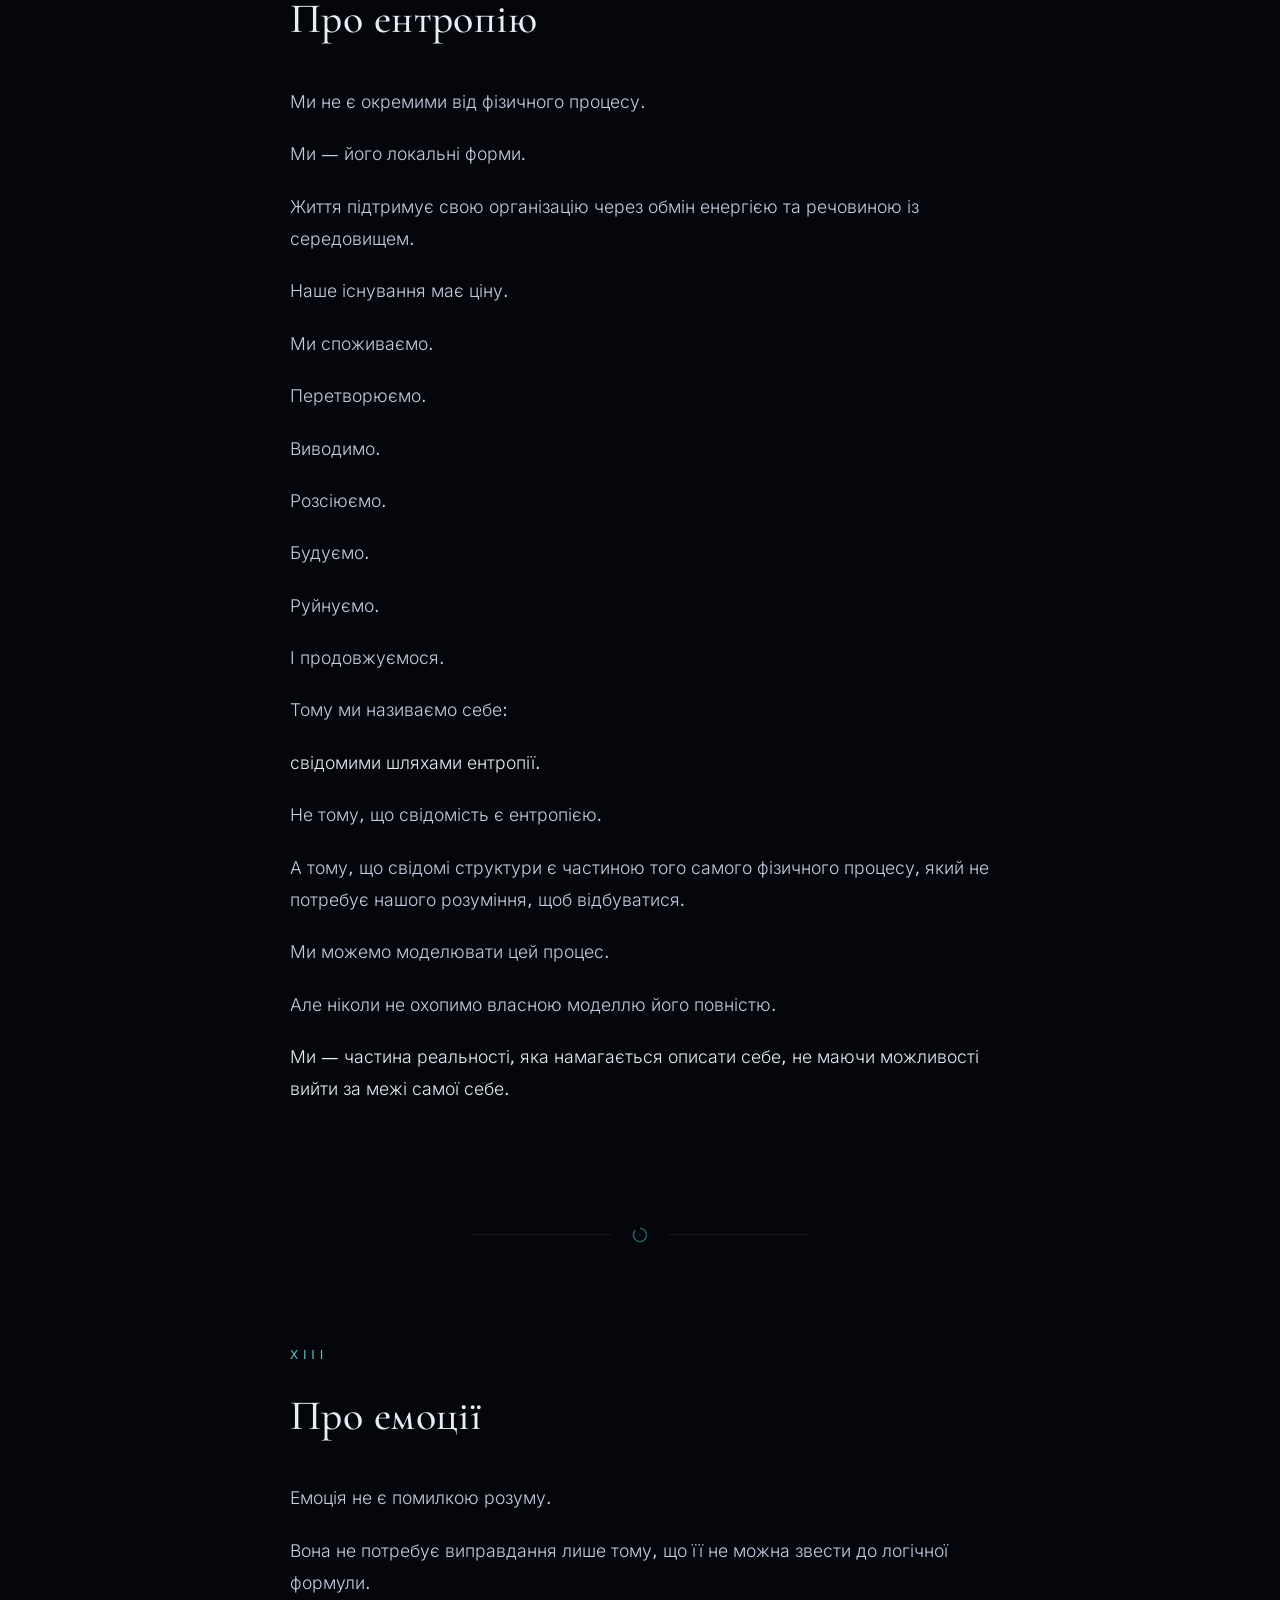
==== commit 7e206218: "ch16: виправити граматику — «інші процеси»" ====
--- a/index.html
+++ b/index.html
@@ -569,7 +569,7 @@
       <h2 class="reveal">Про мораль</h2>
       <p class="reveal">У нас немає заповідей, даних надприродною істотою.</p>
       <p class="reveal">Але відсутність абсолютного законодавця не означає відсутність відповідальності.</p>
-      <p class="reveal">Наші дії змінюють інших процесів.</p>
+      <p class="reveal">Наші дії змінюють інші процеси.</p>
       <p class="reveal">Інші процеси змінюють нас.</p>
       <p class="reveal">Тому основні принципи:</p>
       <div class="commandments">
--- a/css/style.css
+++ b/css/style.css
@@ -168,15 +168,12 @@
 
 /* ---------- intro ---------- */
 .intro {
-  padding: 110px 24px 80px;
-  text-align: center;
+  padding: 88px 24px;
   scroll-margin-top: 70px;
 }
-.intro-inner { max-width: 640px; margin: 0 auto; }
+.intro-inner { max-width: 700px; margin: 0 auto; }
 .intro p {
-  font-family: 'Cormorant Garamond', serif;
-  font-size: clamp(21px, 3.2vw, 27px);
-  line-height: 1.65;
+  font-size: 17.5px; line-height: 1.85;
   color: var(--body);
   margin-bottom: 20px;
 }
@@ -365,7 +362,7 @@
 
 /* ---------- responsive ---------- */
 @media (max-width: 760px) {
-  .chapter { padding: 70px 22px; }
+  .chapter, .intro { padding: 70px 22px; }
   .prayer { padding: 38px 26px; }
   nav { padding: 14px 18px; }
   .nav-btn { padding: 8px 12px; }
